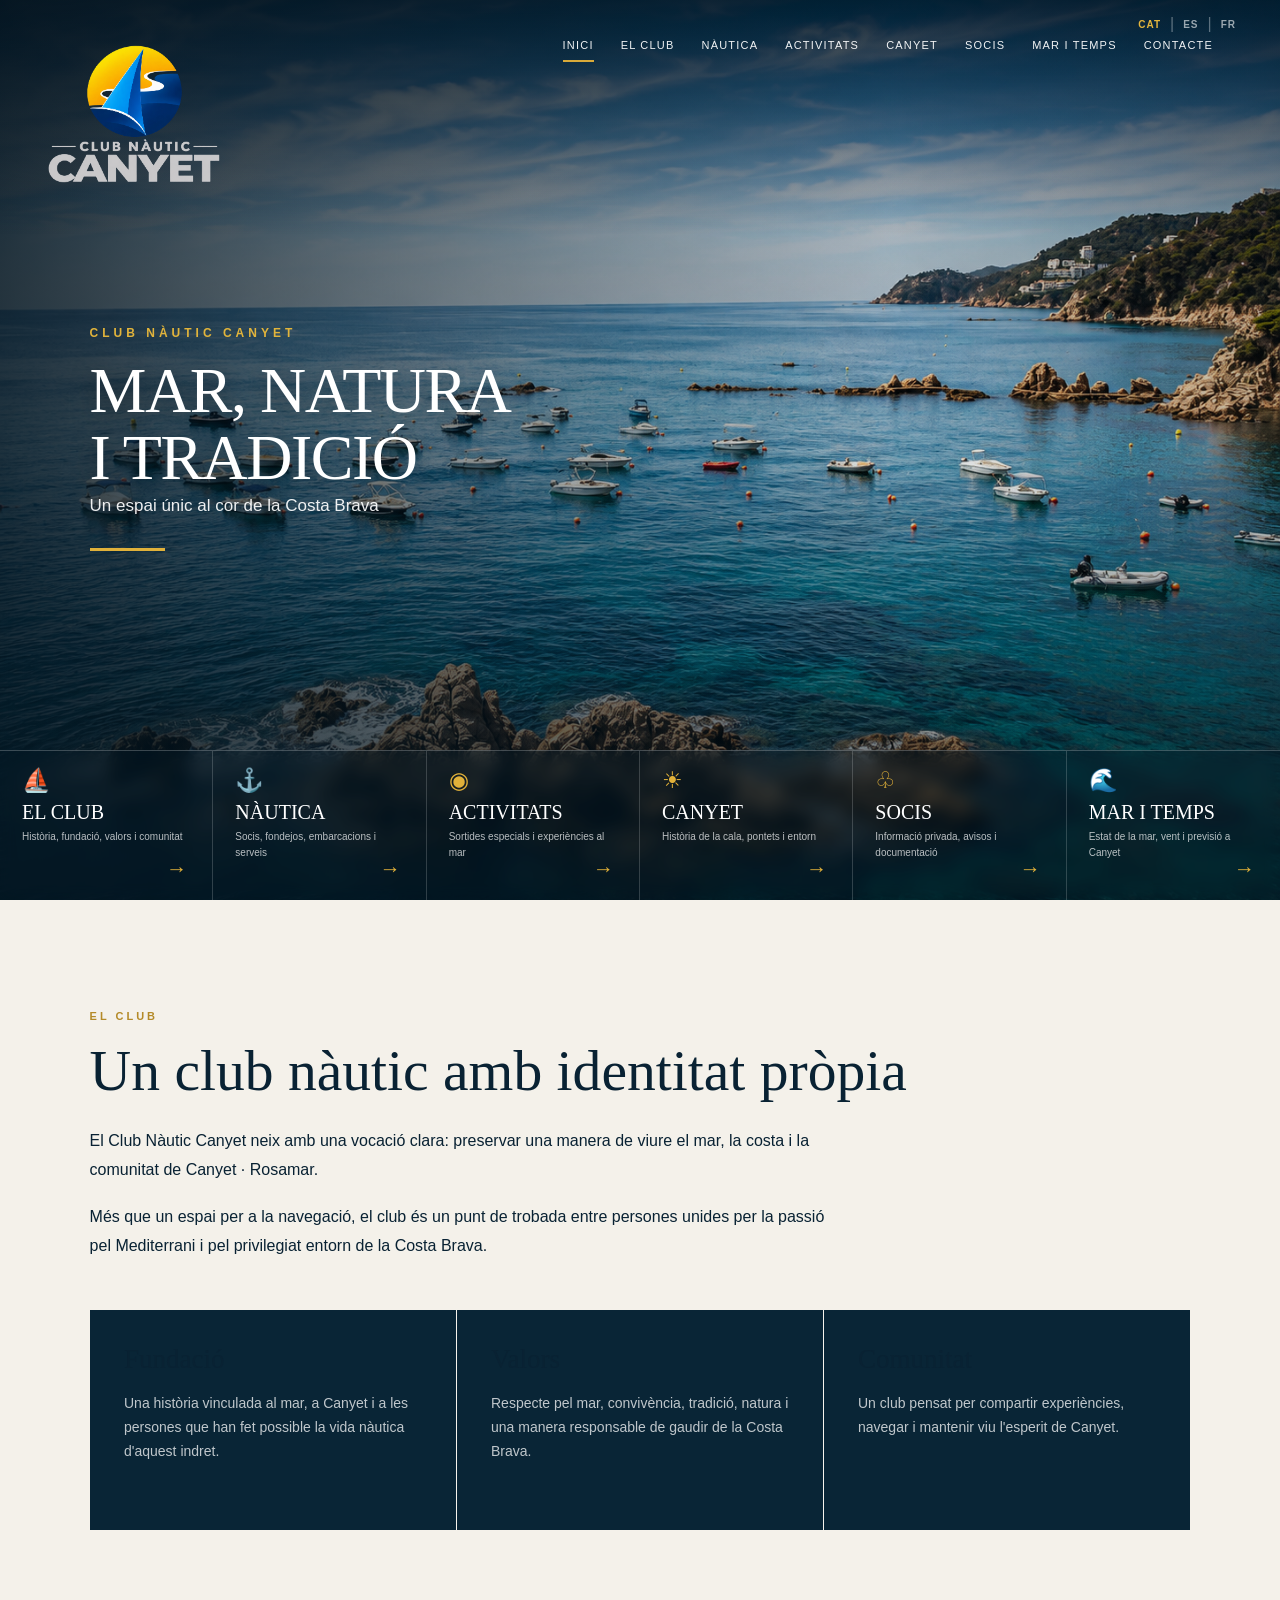
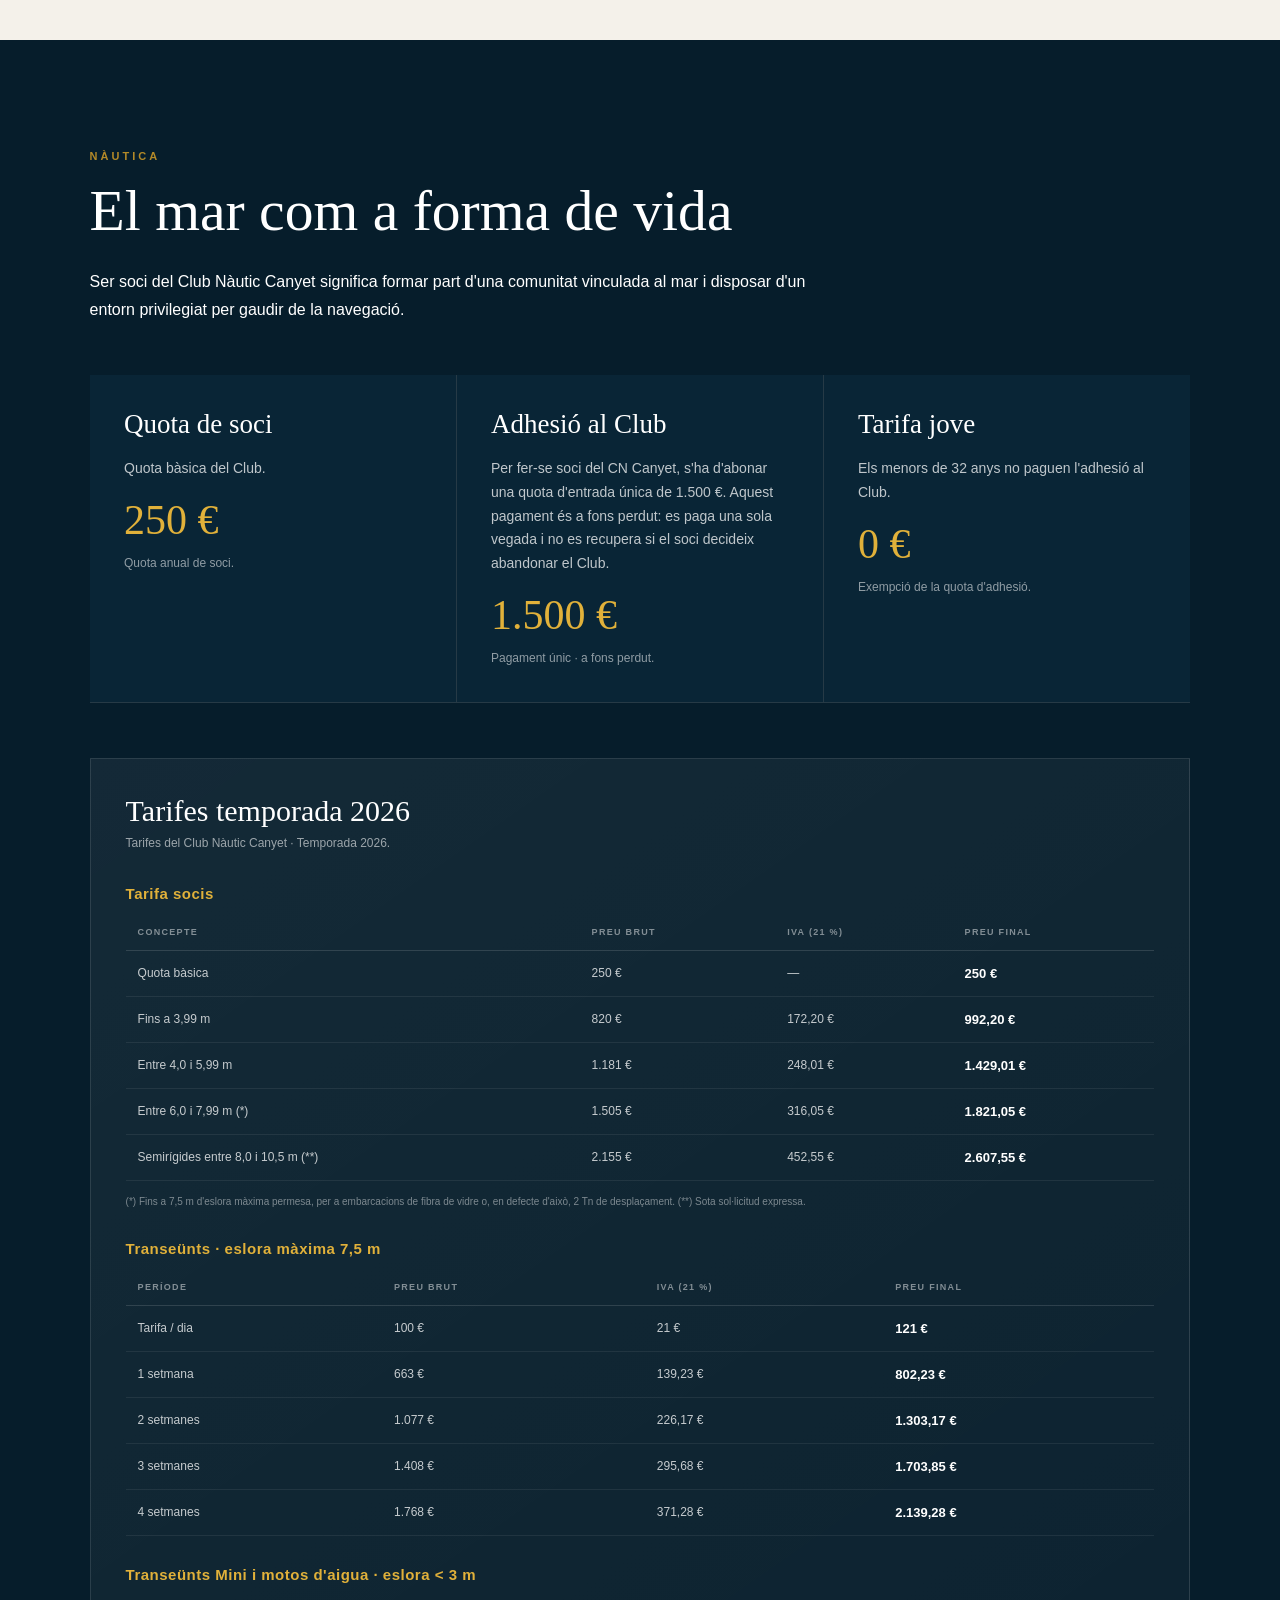
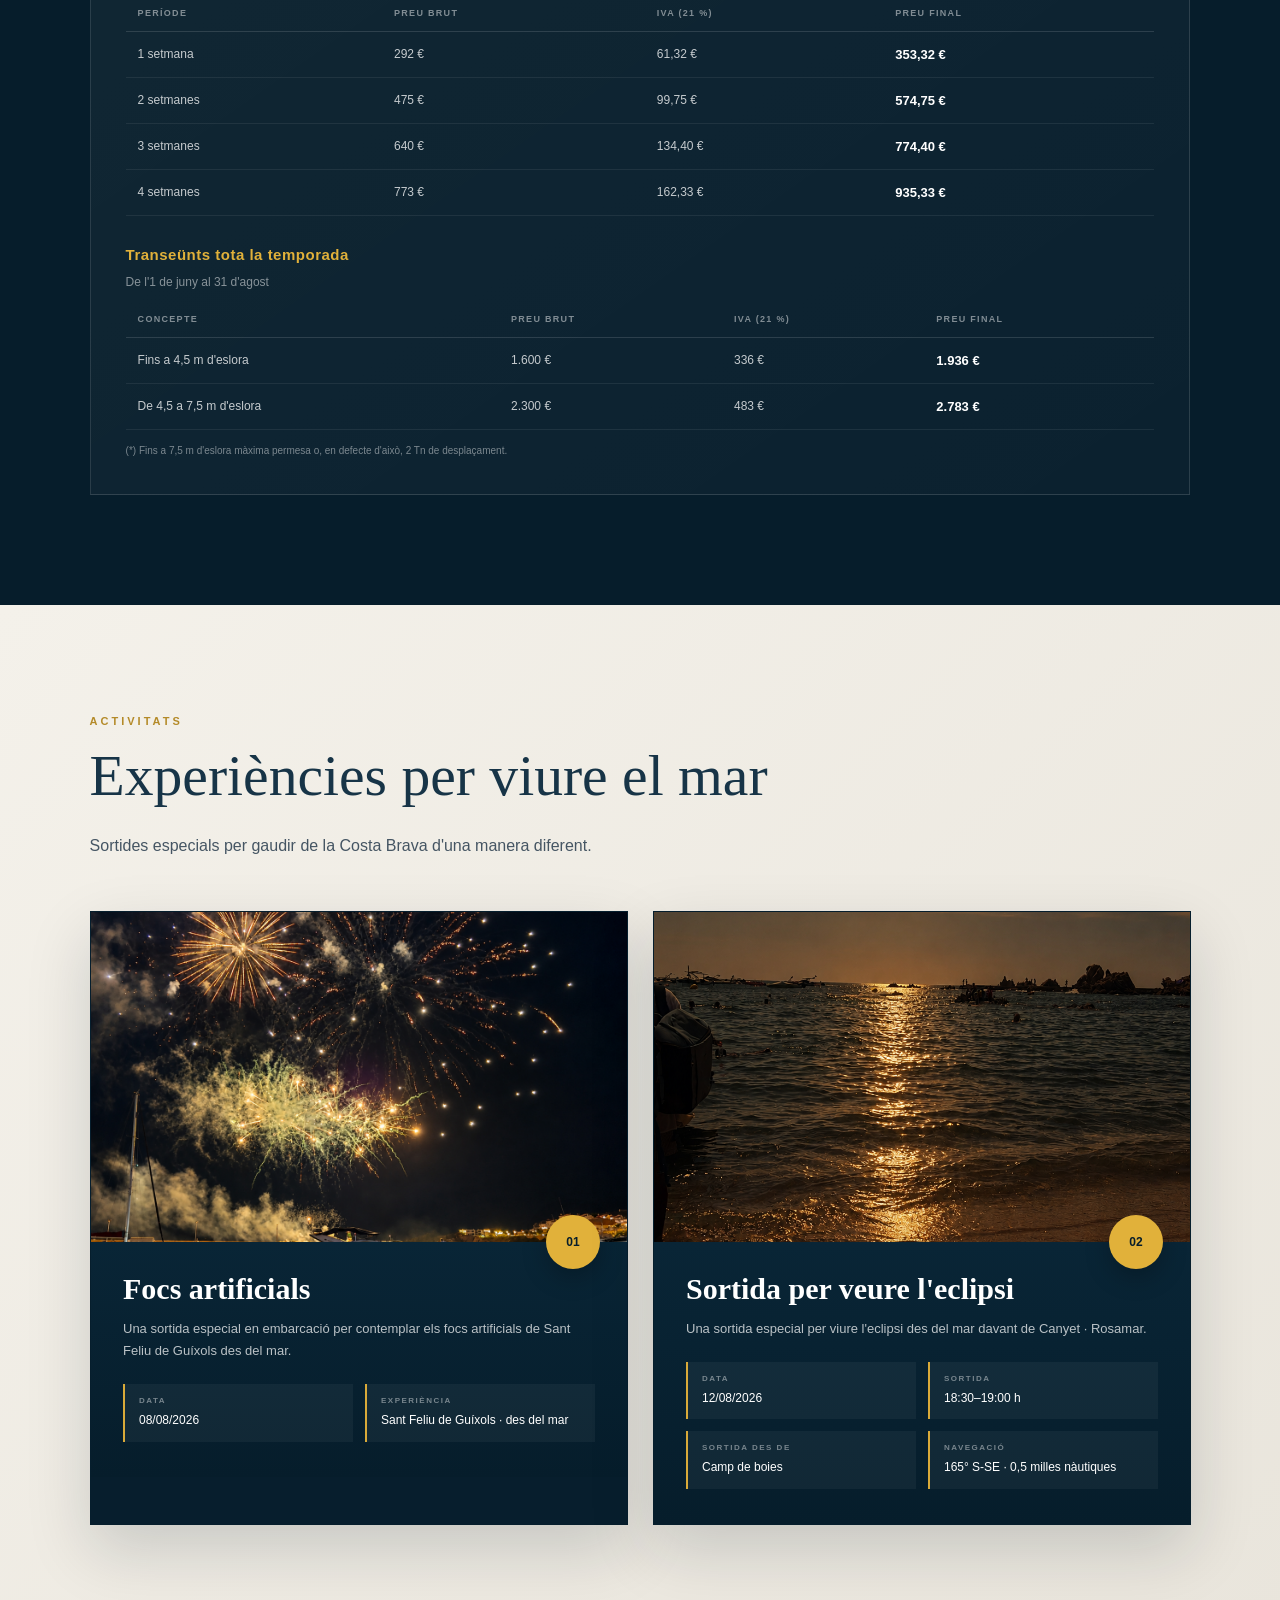
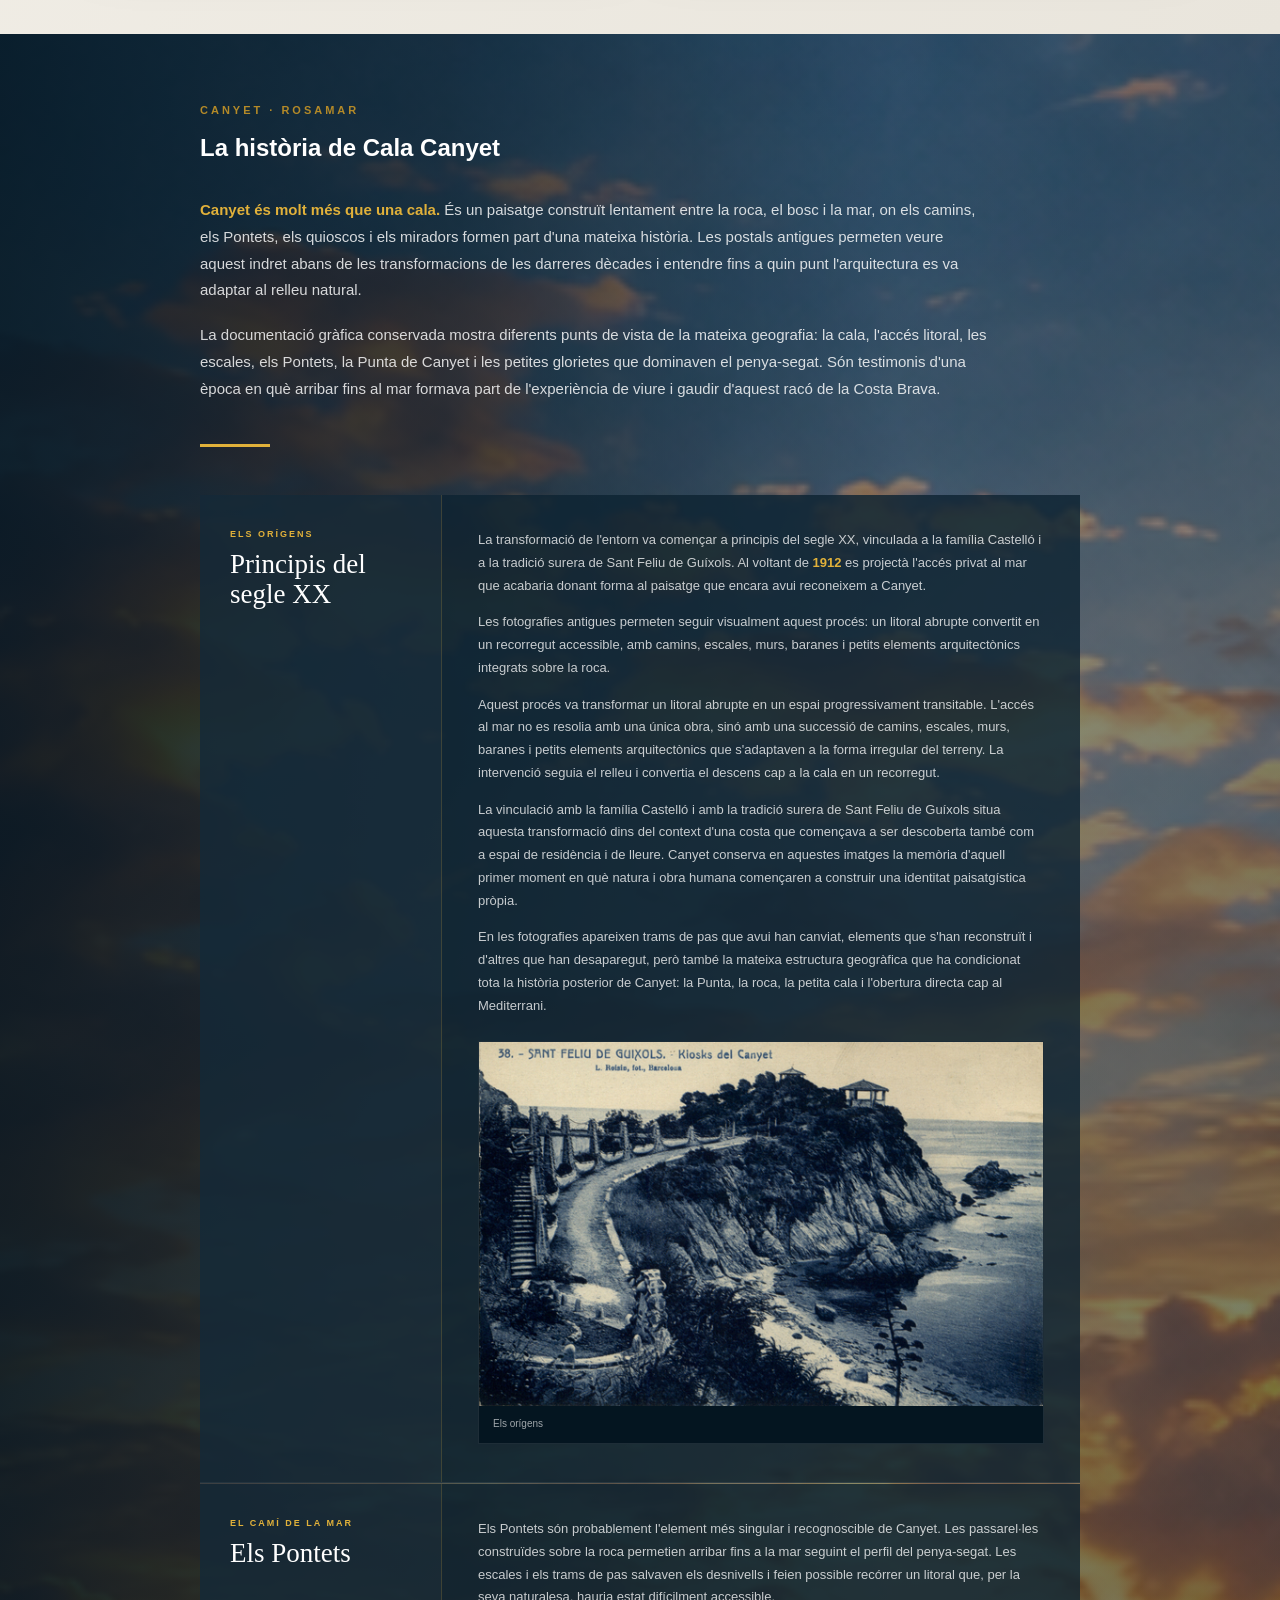
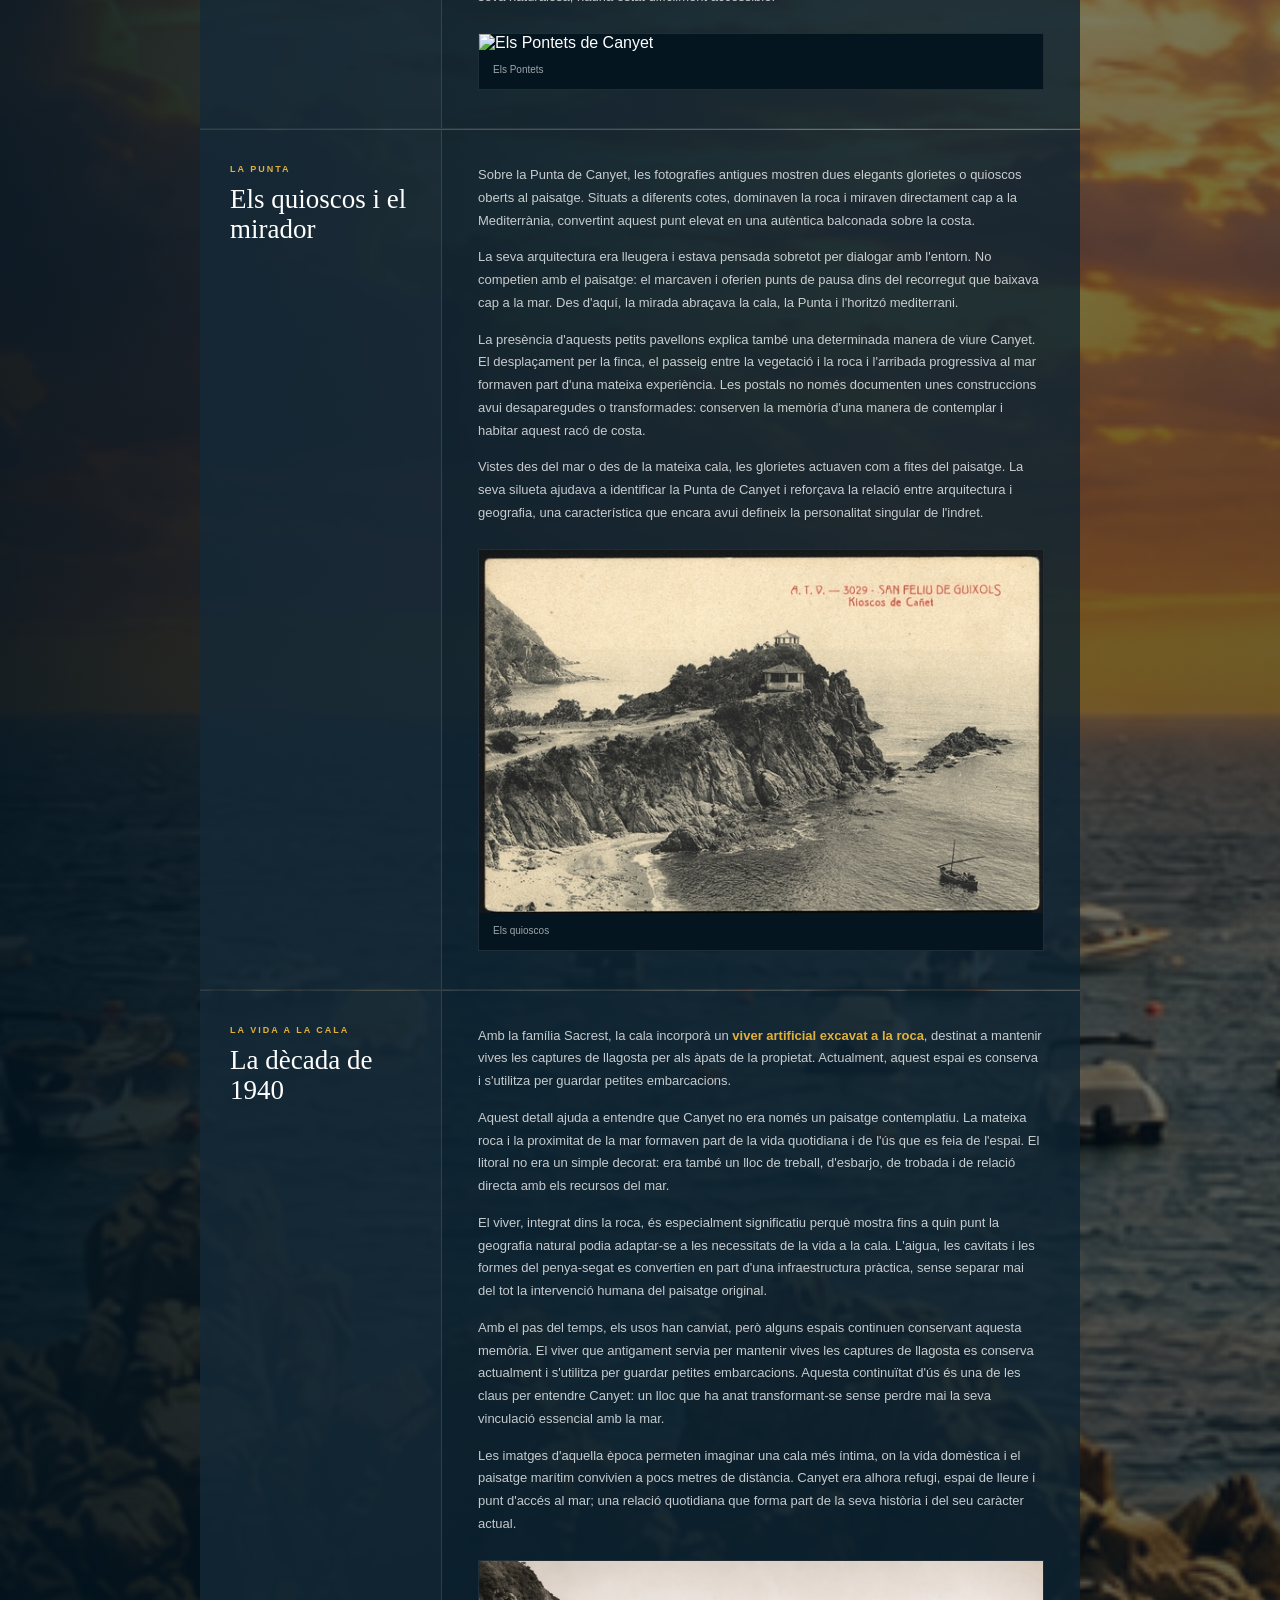
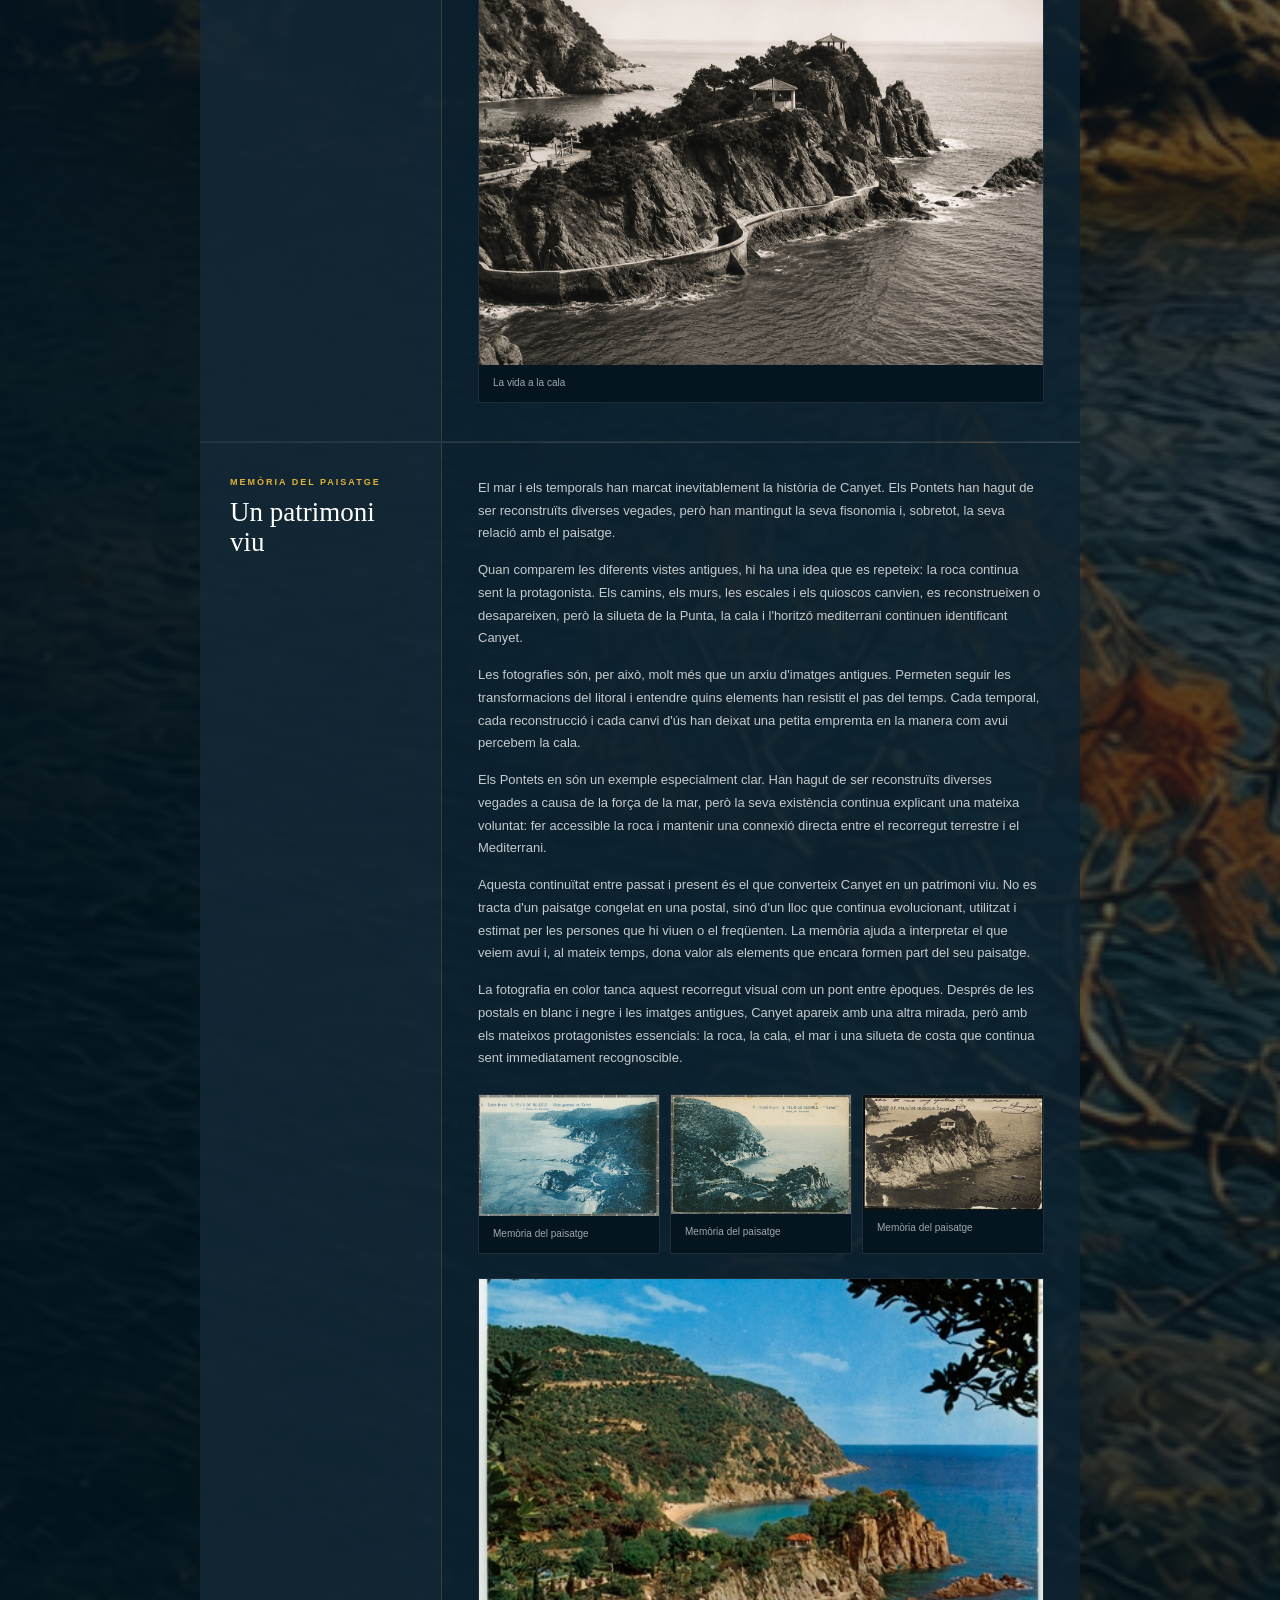
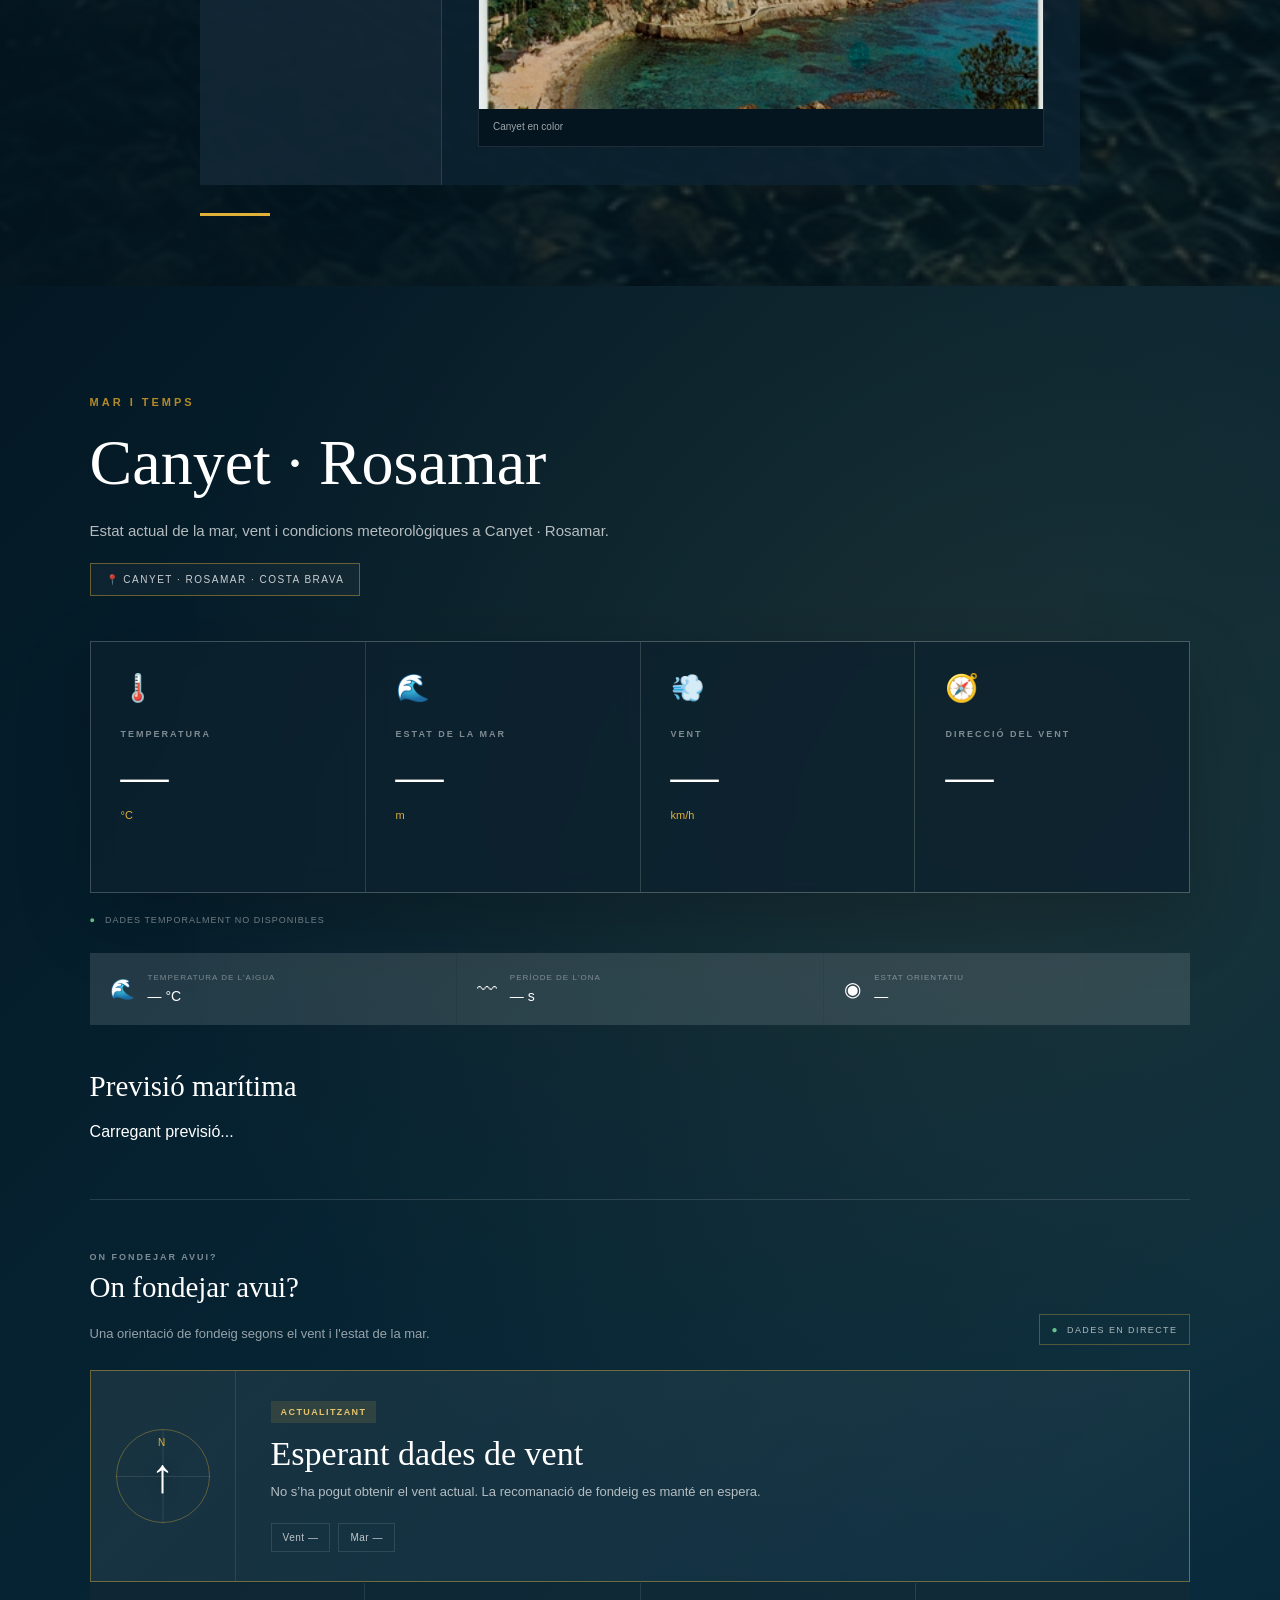
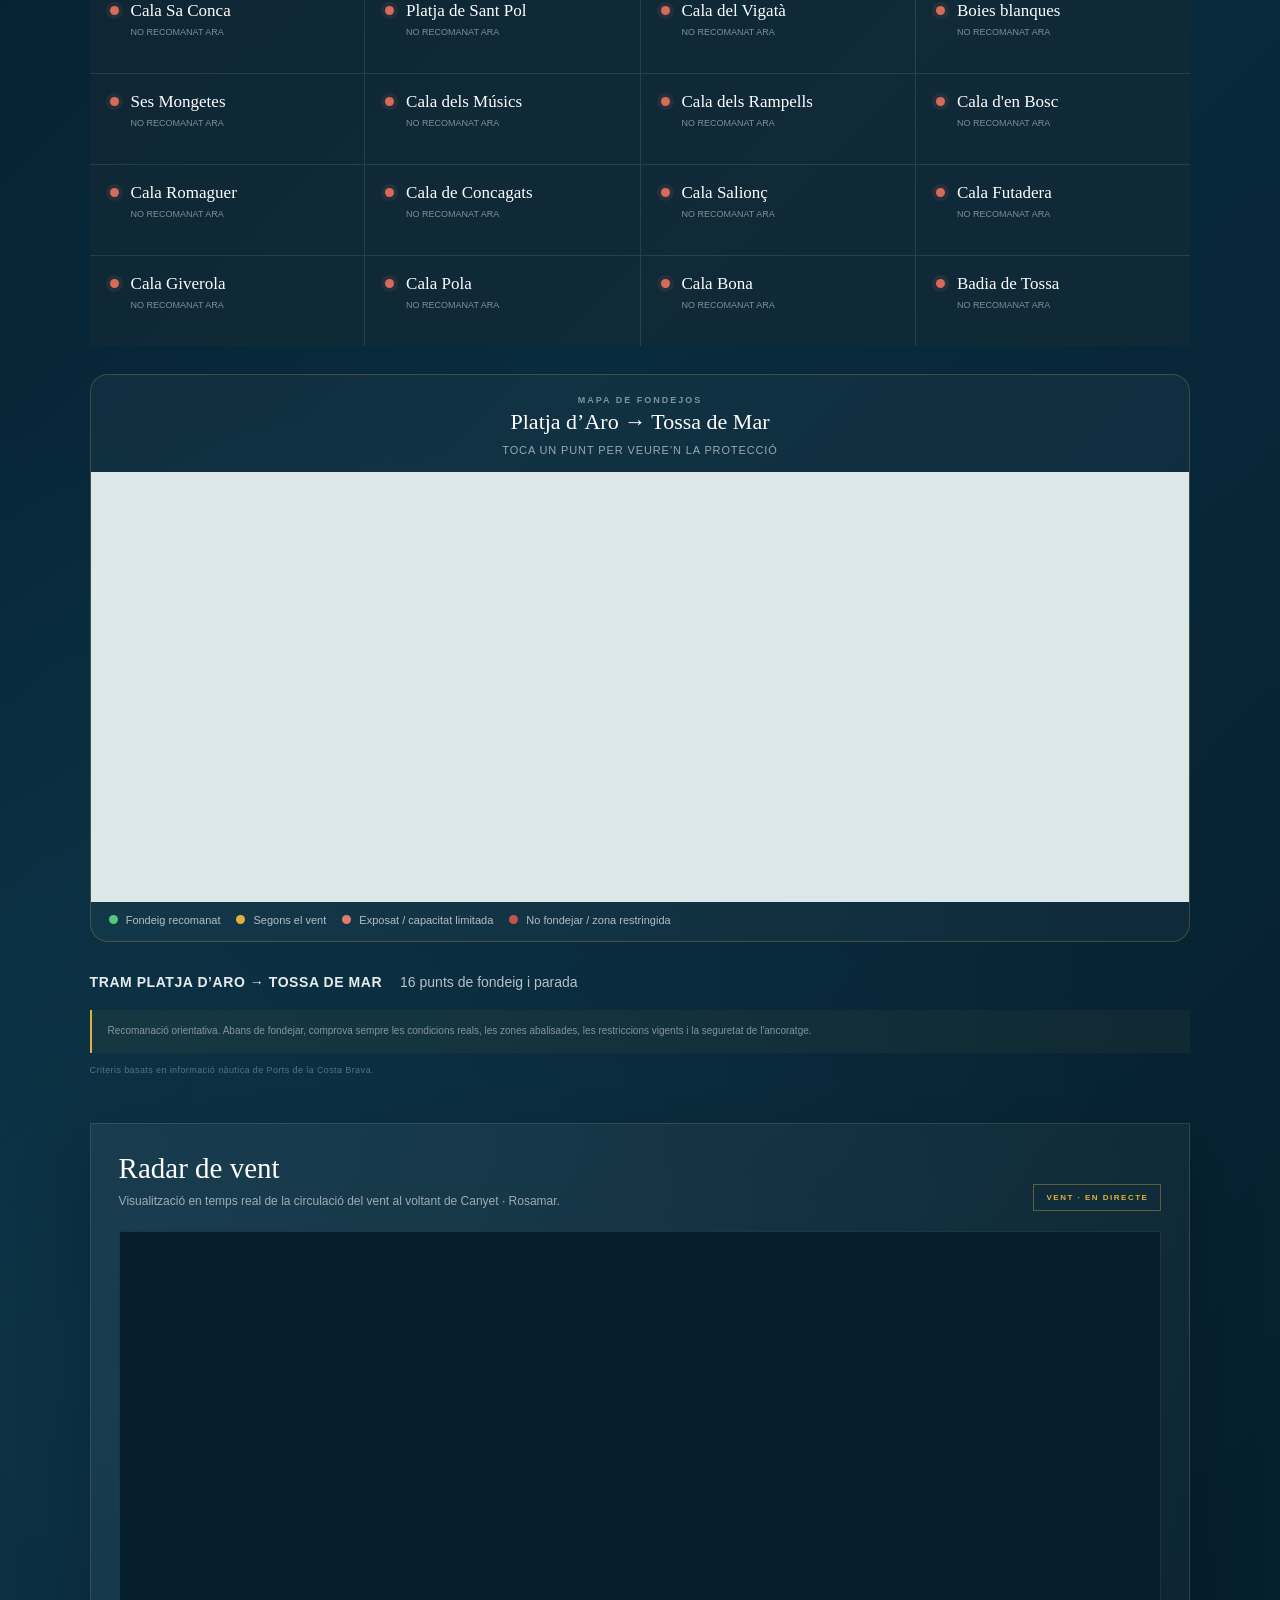
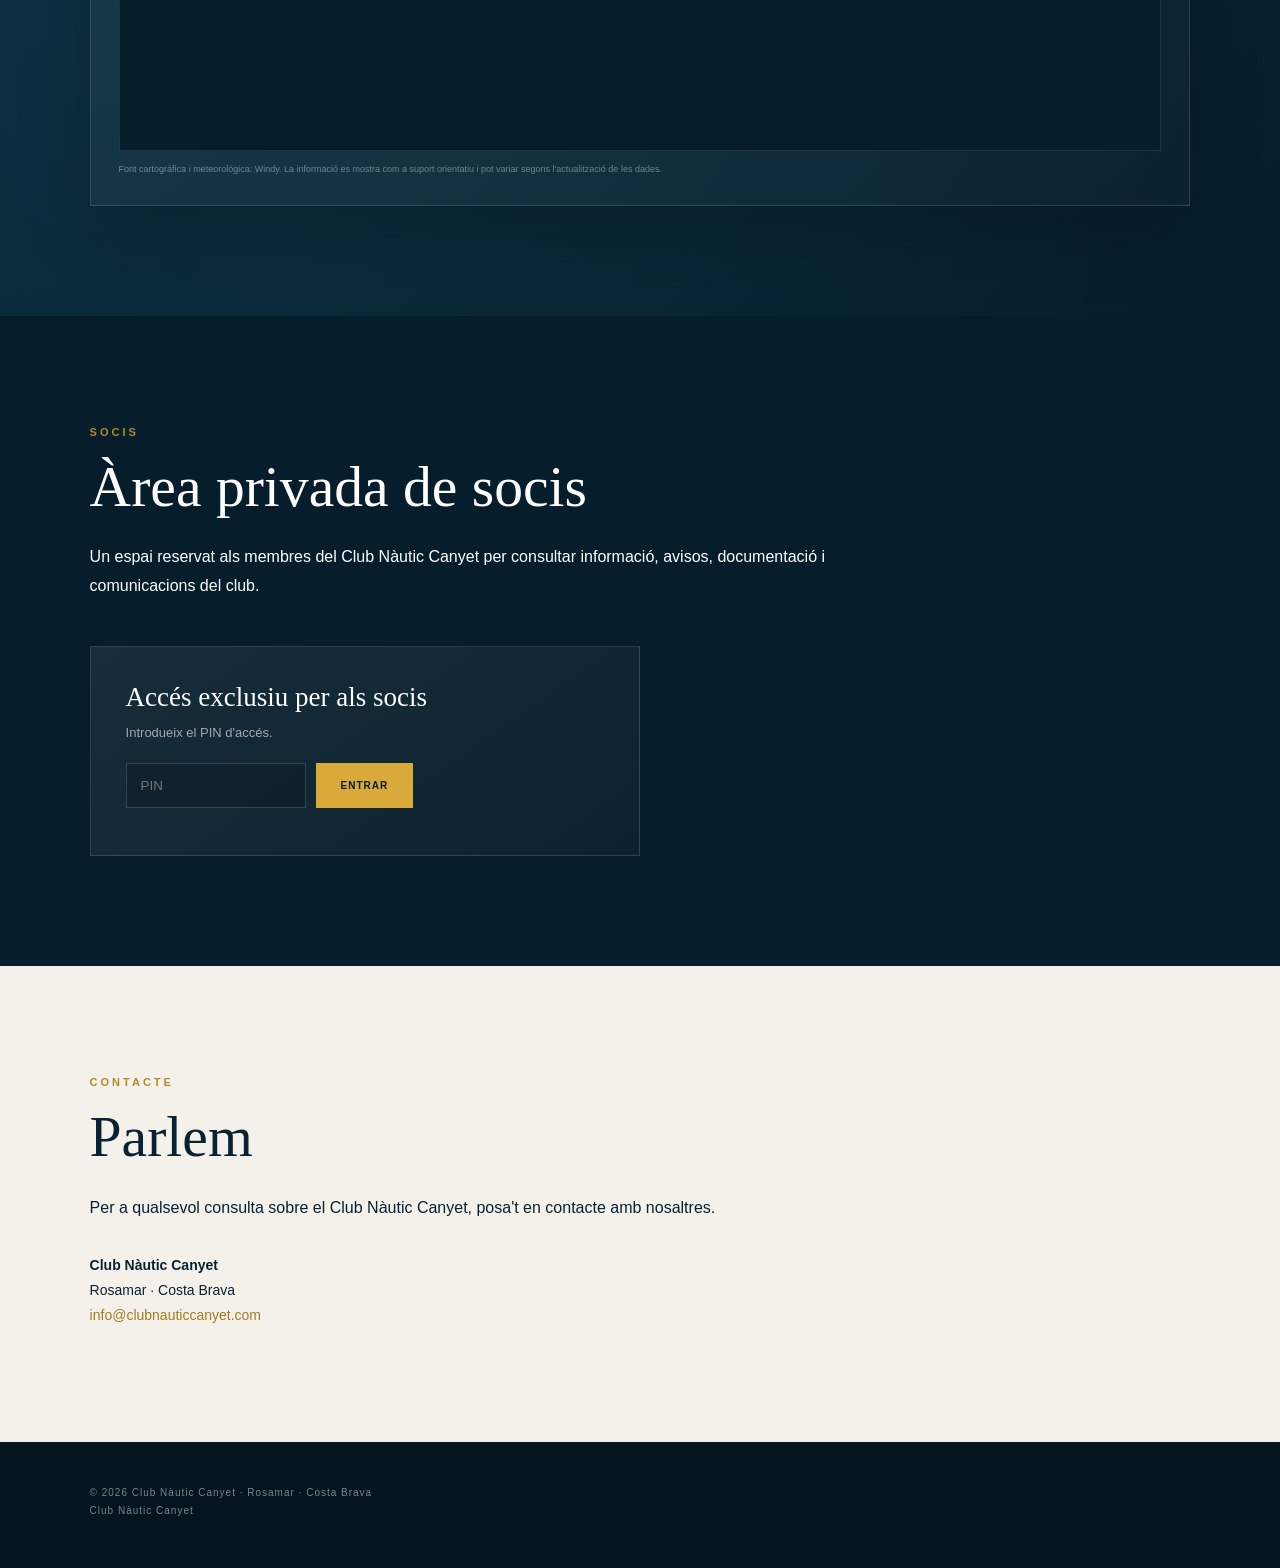
==== index.html @ 43ae9634 "Add files via upload" ====
<!DOCTYPE html>

<html lang="ca">

<head>

<meta charset="UTF-8">

<meta name="viewport"
   content="width=device-width, initial-scale=1.0">

<title>Club Nàutic Canyet · Rosamar · Costa Brava</title>

<meta name="description"
   content="Club Nàutic Canyet · Rosamar · Costa Brava. Mar, natura, navegació, tradició i comunitat.">

<style>

/* =========================================================
   CLUB NÀUTIC CANYET
   ROSAMAR · COSTA BRAVA
   INDEX COMPLETO · 2026
   ========================================================= */


/* ================= RESET ================= */

* {
    margin: 0;
    padding: 0;
    box-sizing: border-box;
}

html {
    scroll-behavior: smooth;
}

body {
    font-family:
        Montserrat,
        Arial,
        sans-serif;

    background: #061d2b;
    color: #fff;
}

a {
    color: inherit;
    text-decoration: none;
}

button,
input {
    font-family: inherit;
}


/* =========================================================
   HEADER
   ========================================================= */

.header {

    position: absolute;

    top: 0;
    left: 0;

    width: 100%;
    min-height: 125px;

    padding: 25px 42px;

    display: flex;
    align-items: flex-start;

    z-index: 50;

    background:
        linear-gradient(
            to bottom,
            rgba(2,18,29,.78),
            rgba(2,18,29,0)
        );
}


/* LOGO */

.logo {
    width: 185px;
    display: block;
}

.logo img {
    width: 100%;
    height: auto;
    display: block;
}


/* MENU */

.navigation {

    display: flex;
    align-items: center;

    gap: 27px;

    margin-left: auto;
    margin-right: 25px;

    padding-top: 14px;
}

.navigation a {

    position: relative;

    font-size: 11px;
    font-weight: 500;

    letter-spacing: 1.2px;

    white-space: nowrap;

    color: rgba(255,255,255,.94);

    transition: .3s ease;
}

.navigation a:hover {
    color: #e4b63d;
}

.navigation a.active::after {

    content: "";

    position: absolute;

    left: 0;
    right: 0;

    bottom: -11px;

    height: 2px;

    background: #d9aa39;
}


/* IDIOMAS */

.language-selector {

    position: absolute;

    top: 15px;
    right: 42px;

    display: flex;
    align-items: center;

    gap: 7px;

    z-index: 60;
}

.language-selector button {

    border: 0;
    background: transparent;

    color: rgba(255,255,255,.6);

    cursor: pointer;

    font-size: 10px;
    font-weight: 700;

    letter-spacing: 1px;

    padding: 2px;

    transition: .25s ease;
}

.language-selector button:hover,
.language-selector button.lang-active {
    color: #e4b63d;
}

.language-selector span {
    color: rgba(255,255,255,.35);
}


/* =========================================================
   HERO
   ========================================================= */

.hero {

    position: relative;

    width: 100%;
    height: 100vh;

    min-height: 640px;

    display: flex;
    align-items: center;

    overflow: hidden;

    background-image:
        url("images/615FFDF4-5258-49DB-9107-8C424C19EF22.png");

    background-size: cover;
    background-position: center;
    background-repeat: no-repeat;
}

.hero-overlay {

    position: absolute;
    inset: 0;

    background:
        linear-gradient(
            90deg,
            rgba(3,20,31,.82),
            rgba(3,20,31,.48) 32%,
            rgba(3,20,31,.08) 70%,
            rgba(3,20,31,.20)
        ),
        linear-gradient(
            to bottom,
            rgba(2,17,27,.18),
            rgba(2,17,27,0) 50%,
            rgba(2,17,27,.62)
        );
}

.hero-content {

    position: relative;

    z-index: 5;

    width: min(680px,55%);

    margin-left: 7%;

    transform: translateY(28px);
}

.hero-kicker {

    display: block;

    margin-bottom: 18px;

    color: #e2b43b;

    font-size: 12px;
    font-weight: 700;

    letter-spacing: 4px;
}

.hero h1 {

    font-family:
        Georgia,
        "Times New Roman",
        serif;

    font-size: clamp(48px,5vw,78px);

    line-height: 1.04;

    font-weight: 400;

    letter-spacing: -1.5px;

    text-transform: uppercase;

    text-shadow:
        0 5px 25px rgba(0,0,0,.35);
}

.hero-content::after {

    content: "";

    display: block;

    width: 75px;
    height: 3px;

    margin-top: 28px;
    margin-bottom: 23px;

    background: #e1b13a;
}

.hero-content > p {

    max-width: 520px;

    margin-bottom: 25px;

    color: rgba(255,255,255,.92);

    font-size: 17px;

    line-height: 1.65;
}


/* =========================================================
   QUICK LINKS
   ========================================================= */

.quick-links {

    position: absolute;

    z-index: 15;

    left: 0;
    bottom: 0;

    width: 100%;
    height: 150px;

    display: grid;

    grid-template-columns:
        repeat(6,1fr);

    background:
        rgba(3,24,38,.38);

    border-top:
        1px solid rgba(255,255,255,.22);

    backdrop-filter: blur(8px);
    -webkit-backdrop-filter: blur(8px);
}

.quick-link {

    position: relative;

    min-width: 0;
    height: 150px;

    padding: 18px 22px 16px;

    display: flex;
    flex-direction: column;

    border-right:
        1px solid rgba(255,255,255,.18);

    transition:
        background .35s ease,
        transform .35s ease;
}

.quick-link:last-child {
    border-right: 0;
}

.quick-link:hover {
    background: rgba(255,255,255,.07);
}

.quick-icon {

    margin-bottom: 9px;

    color: #e1b13a;

    font-size: 23px;

    line-height: 1;
}

.quick-link h3 {

    margin-bottom: 5px;

    font-family:
        Georgia,
        "Times New Roman",
        serif;

    font-size: 20px;
    font-weight: 400;
}

.quick-link p {

    max-width: 180px;

    color: rgba(255,255,255,.72);

    font-size: 10px;

    line-height: 1.55;
}

.quick-arrow {

    position: absolute;

    right: 25px;
    bottom: 20px;

    color: #e1b13a;

    font-size: 21px;

    transition: transform .3s ease;
}

.quick-link:hover .quick-arrow {
    transform: translateX(6px);
}


/* =========================================================
   SECCIONES GENERALES
   ========================================================= */

.section {

    position: relative;

    padding:
        110px
        7%;
}

.section-light {

    background: #f4f1ea;

    color: #092233;
}

.section-dark {

    background: #061d2b;

    color: #fff;
}

.container {

    width: min(1180px,100%);

    margin: 0 auto;
}

.section-kicker {

    display: block;

    margin-bottom: 18px;

    color: #b48a28;

    font-size: 11px;

    font-weight: 700;

    letter-spacing: 3px;
}

.section h2 {

    max-width: 850px;

    margin-bottom: 25px;

    font-family:
        Georgia,
        "Times New Roman",
        serif;

    font-size:
        clamp(40px,4.5vw,64px);

    line-height: 1.08;

    font-weight: 400;
}

.section > .container > p {

    max-width: 760px;

    margin-bottom: 18px;

    font-size: 16px;

    line-height: 1.8;
}


/* =========================================================
   CARDS GENERALES
   ========================================================= */

.cards {

    display: grid;

    grid-template-columns:
        repeat(3,1fr);

    gap: 1px;

    margin-top: 50px;

    background:
        rgba(255,255,255,.13);
}

.card {

    position: relative;

    padding: 34px;

    min-height: 220px;

    background: #092536;

    transition:
        transform .35s ease,
        background .35s ease;
}

.card:hover {

    transform: translateY(-5px);

    background: #0c3043;
}

.card h3 {

    margin-bottom: 17px;

    font-family:
        Georgia,
        "Times New Roman",
        serif;

    font-size: 27px;

    font-weight: 400;
}

.card p {

    color: rgba(255,255,255,.74);

    font-size: 14px;

    line-height: 1.7;
}


/* =========================================================
   NÁUTICA
   ========================================================= */

.nautica-price {

    margin:
        18px
        0
        12px;

    color: #e1b13a;

    font-family:
        Georgia,
        "Times New Roman",
        serif;

    font-size: 42px;

    line-height: 1;
}

.nautica-note {

    color: rgba(255,255,255,.55) !important;

    font-size: 12px !important;
}


/* TARIFAS */

.tariff-area {

    margin-top: 55px;

    padding: 35px;

    background:
        linear-gradient(
            145deg,
            rgba(255,255,255,.055),
            rgba(255,255,255,.018)
        );

    border:
        1px solid rgba(255,255,255,.12);
}

.tariff-area > h3 {

    margin-bottom: 8px;

    font-family:
        Georgia,
        "Times New Roman",
        serif;

    font-size: 30px;

    font-weight: 400;
}

.tariff-intro {

    color:
        rgba(255,255,255,.58);

    font-size: 12px !important;

    margin-bottom: 35px !important;
}

.tariff-block {

    margin-top: 30px;
}

.tariff-block h4 {

    margin-bottom: 12px;

    color: #e1b13a;

    font-size: 15px;

    font-weight: 600;

    letter-spacing: .5px;
}

.tariff-subtitle {

    color:
        rgba(255,255,255,.5);

    font-size: 12px;

    margin-bottom: 12px;
}

.tariff-table-wrap {

    overflow-x: auto;
}

.tariff-table {

    width: 100%;

    border-collapse: collapse;

    font-size: 12px;
}

.tariff-table th {

    padding:
        13px
        12px;

    text-align: left;

    color:
        rgba(255,255,255,.48);

    font-size: 9px;

    letter-spacing: 1.3px;

    text-transform: uppercase;

    border-bottom:
        1px solid rgba(255,255,255,.13);
}

.tariff-table td {

    padding:
        15px
        12px;

    color:
        rgba(255,255,255,.76);

    border-bottom:
        1px solid rgba(255,255,255,.07);
}

.tariff-table td strong {

    color: #fff;

    font-size: 13px;
}

.tariff-note {

    margin-top: 13px;

    color:
        rgba(255,255,255,.45);

    font-size: 10px !important;

    line-height: 1.6 !important;
}


/* =========================================================
   ACTIVIDADES
   ========================================================= */

.activity-section {

    background:
        linear-gradient(
            135deg,
            #f4f1ea,
            #e9e5dc
        );
}

.activity-intro {

    max-width: 650px !important;

    color: #455563;
}

.activity-grid {

    display: grid;

    grid-template-columns:
        repeat(2,1fr);

    gap: 25px;

    margin-top: 50px;
}

.activity-card {

    position: relative;

    min-height: 580px;

    padding: 0;

    overflow: hidden;

    background: #071e2d;

    border:
        1px solid rgba(9,34,51,.10);

    box-shadow:
        0 25px 60px rgba(5,25,37,.16);
}

.activity-card:hover {

    transform:
        translateY(-7px);
}

.activity-card-image {

    width: 100%;
    height: 330px;

    display: block;

    object-fit: cover;

    transition:
        transform .7s ease;
}

.activity-card:hover
.activity-card-image {

    transform: scale(1.045);
}

.activity-card-content {

    position: relative;

    padding: 30px 32px 35px;

    background:
        linear-gradient(
            180deg,
            #092536,
            #061d2b
        );
}

.activity-number {

    position: absolute;

    top: -27px;
    right: 27px;

    width: 54px;
    height: 54px;

    display: flex;
    align-items: center;
    justify-content: center;

    border-radius: 50%;

    background: #e1b13a;

    color: #071d2a;

    font-size: 12px;
    font-weight: 800;

    box-shadow:
        0 8px 25px rgba(0,0,0,.25);
}

.activity-card h3 {

    margin-bottom: 13px;

    color: #fff;

    font-family:
        Georgia,
        "Times New Roman",
        serif;

    font-size: 30px;

    line-height: 1.1;
}

.activity-card p {

    margin-bottom: 22px;

    color:
        rgba(255,255,255,.72);

    font-size: 13px;

    line-height: 1.7;
}

.activity-meta {

    display: grid;

    grid-template-columns:
        repeat(2,1fr);

    gap: 12px;
}

.activity-meta-item {

    padding:
        12px
        14px;

    background:
        rgba(255,255,255,.045);

    border-left:
        2px solid #d9aa39;
}

.activity-meta-item span {

    display: block;

    margin-bottom: 5px;

    color:
        rgba(255,255,255,.43);

    font-size: 8px;

    font-weight: 700;

    letter-spacing: 1.5px;
}

.activity-meta-item strong {

    color: #fff;

    font-size: 12px;

    font-weight: 500;

    line-height: 1.45;
}


/* =========================================================
   HISTORIA CANYET
   ========================================================= */

.section-image {

    position: relative;

    min-height: 780px;

    display: flex;
    align-items: center;

    color: #fff;

    background-image:
        url("images/C78F305A-035D-4CB3-B26A-851DBDFA6B10.png");

    background-size: cover;

    background-position: center;

    background-repeat: no-repeat;
}

.section-image-overlay {

    position: absolute;

    inset: 0;

    background:
        linear-gradient(
            90deg,
            rgba(3,20,31,.88) 0%,
            rgba(3,20,31,.68) 35%,
            rgba(3,20,31,.30) 70%,
            rgba(3,20,31,.35) 100%
        ),
        linear-gradient(
            to bottom,
            rgba(3,20,31,.18),
            rgba(3,20,31,.55)
        );
}

.section-image-content {

    position: relative;

    z-index: 2;
}

.canyet-story {

    max-width: 880px;

    padding:
        70px
        0;
}

.canyet-story h2 {

    max-width: 800px;

    margin-bottom: 35px;
}

.canyet-story p {

    max-width: 790px;

    margin-bottom: 17px;

    color:
        rgba(255,255,255,.88);

    font-size: 14px;

    line-height: 1.72;
}

.canyet-story p strong {

    color: #e1b13a;

    font-weight: 600;
}

.canyet-story::after {

    content: "";

    display: block;

    width: 70px;
    height: 3px;

    margin-top: 28px;

    background: #e1b13a;
}



/* =========================================================
   FOTOGRAFÍAS INTEGRADAS EN LA HISTORIA
   ========================================================= */

.canyet-history-photo {
    margin: 24px 0 4px;
    position: relative;
    overflow: hidden;
    background: #041520;
    border: 1px solid rgba(255,255,255,.10);
    cursor: zoom-in;
}

.canyet-history-photo img {
    display: block;
    width: 100%;
    max-height: 430px;
    object-fit: cover;
}

.canyet-history-photo figcaption {
    padding: 10px 14px 12px;
    color: rgba(255,255,255,.62);
    font-size: 10px;
    line-height: 1.5;
}

.canyet-history-photo-row {
    display: grid;
    grid-template-columns: repeat(3,1fr);
    gap: 10px;
    margin-top: 24px;
}

.canyet-history-photo-row .canyet-history-photo {
    margin: 0;
}

@media (max-width:700px) {
    .canyet-history-photo-row {
        grid-template-columns: 1fr;
    }

    .canyet-history-photo img {
        max-height: 340px;
    }
}


/* =========================================================
   HISTORIA CANYET · GALERIA HISTÒRICA
   ========================================================= */

.canyet-history-intro {
    max-width: 820px;
    margin-top: 34px;
    margin-bottom: 42px;
}

.canyet-history-intro p {
    max-width: 790px;
    margin-bottom: 18px;
    color: rgba(255,255,255,.82);
    font-size: 15px;
    line-height: 1.78;
}

.canyet-history-intro p strong {
    color: #e1b13a;
    font-weight: 600;
}

.canyet-history-divider {
    width: 70px;
    height: 3px;
    margin: 28px 0 42px;
    background: #e1b13a;
}

.canyet-timeline {
    display: grid;
    gap: 1px;
    margin-top: 48px;
    background: rgba(255,255,255,.12);
}

.canyet-timeline-item {
    display: grid;
    grid-template-columns: minmax(180px,.55fr) minmax(0,1.45fr);
    gap: 0;
    background: rgba(4,28,43,.78);
    border-bottom: 1px solid rgba(255,255,255,.08);
}

.canyet-timeline-item:last-child {
    border-bottom: 0;
}

.canyet-timeline-label {
    padding: 34px 30px;
    border-right: 1px solid rgba(225,177,58,.18);
    background: rgba(255,255,255,.025);
}

.canyet-timeline-label span {
    display: block;
    margin-bottom: 10px;
    color: #e1b13a;
    font-size: 9px;
    font-weight: 700;
    letter-spacing: 2px;
}

.canyet-timeline-label h3 {
    margin: 0;
    color: #fff;
    font-family: Georgia, "Times New Roman", serif;
    font-size: 27px;
    line-height: 1.12;
    font-weight: 400;
}

.canyet-timeline-content {
    padding: 34px 36px;
}

.canyet-timeline-content p {
    max-width: none;
    margin: 0 0 14px;
    color: rgba(255,255,255,.76);
    font-size: 13px;
    line-height: 1.75;
}

.canyet-timeline-content p:last-child {
    margin-bottom: 0;
}

.canyet-history-gallery {
    margin-top: 72px;
}

.canyet-gallery-heading {
    display: flex;
    align-items: flex-end;
    justify-content: space-between;
    gap: 25px;
    margin-bottom: 28px;
}

.canyet-gallery-heading h3 {
    margin: 0;
    font-family: Georgia, "Times New Roman", serif;
    font-size: 36px;
    font-weight: 400;
    line-height: 1.1;
}

.canyet-gallery-heading p {
    max-width: 500px;
    margin: 0;
    color: rgba(255,255,255,.52);
    font-size: 11px;
    line-height: 1.6;
}

.canyet-gallery {
    display: grid;
    grid-template-columns: repeat(12,1fr);
    gap: 10px;
}

.canyet-gallery-card {
    position: relative;
    min-height: 270px;
    overflow: hidden;
    grid-column: span 4;
    background: #041520;
    border: 1px solid rgba(255,255,255,.08);
    cursor: zoom-in;
}

.canyet-gallery-card:nth-child(1),
.canyet-gallery-card:nth-child(6),
.canyet-gallery-card:nth-child(11) {
    grid-column: span 8;
}

.canyet-gallery-card:nth-child(1) {
    min-height: 420px;
}

.canyet-gallery-card:nth-child(6),
.canyet-gallery-card:nth-child(11) {
    min-height: 360px;
}

.canyet-gallery-card img {
    width: 100%;
    height: 100%;
    min-height: inherit;
    display: block;
    object-fit: cover;
    filter: saturate(.82) contrast(1.03);
    transition: transform .7s ease, filter .5s ease;
}

.canyet-gallery-card:hover img {
    transform: scale(1.045);
    filter: saturate(.95) contrast(1.04);
}

.canyet-gallery-caption {
    position: absolute;
    left: 0;
    right: 0;
    bottom: 0;
    padding: 52px 20px 18px;
    background: linear-gradient(to top, rgba(2,14,23,.94), rgba(2,14,23,0));
    pointer-events: none;
}

.canyet-gallery-caption strong {
    display: block;
    margin-bottom: 5px;
    color: #fff;
    font-family: Georgia, "Times New Roman", serif;
    font-size: 19px;
    font-weight: 400;
}

.canyet-gallery-caption span {
    display: block;
    color: rgba(255,255,255,.62);
    font-size: 10px;
    line-height: 1.45;
}

.canyet-gallery-note {
    margin-top: 18px !important;
    color: rgba(255,255,255,.38) !important;
    font-size: 9px !important;
    line-height: 1.6 !important;
}

.canyet-lightbox {
    position: fixed;
    inset: 0;
    z-index: 9999;
    display: none;
    align-items: center;
    justify-content: center;
    padding: 35px;
    background: rgba(1,10,16,.94);
    backdrop-filter: blur(10px);
    -webkit-backdrop-filter: blur(10px);
}

.canyet-lightbox.is-open {
    display: flex;
}

.canyet-lightbox-image {
    max-width: min(94vw, 1500px);
    max-height: 88vh;
    width: auto;
    height: auto;
    object-fit: contain;
    box-shadow: 0 30px 90px rgba(0,0,0,.55);
}

.canyet-lightbox-close {
    position: fixed;
    top: 22px;
    right: 28px;
    width: 44px;
    height: 44px;
    border: 1px solid rgba(255,255,255,.22);
    background: rgba(255,255,255,.06);
    color: #fff;
    font-size: 25px;
    line-height: 1;
    cursor: pointer;
}

.canyet-lightbox-caption {
    position: fixed;
    left: 35px;
    right: 35px;
    bottom: 20px;
    text-align: center;
    color: rgba(255,255,255,.72);
    font-size: 11px;
    letter-spacing: .3px;
}

@media (max-width:900px) {
    .canyet-timeline-item {
        grid-template-columns: 1fr;
    }

    .canyet-timeline-label {
        border-right: 0;
        border-bottom: 1px solid rgba(225,177,58,.15);
    }

    .canyet-gallery-card,
    .canyet-gallery-card:nth-child(1),
    .canyet-gallery-card:nth-child(6),
    .canyet-gallery-card:nth-child(11) {
        grid-column: span 6;
        min-height: 300px;
    }
}

@media (max-width:600px) {
    .canyet-history-intro {
        margin-top: 25px;
        margin-bottom: 30px;
    }

    .canyet-history-intro p {
        font-size: 13px;
        line-height: 1.7;
    }

    .canyet-timeline {
        margin-top: 35px;
    }

    .canyet-timeline-label,
    .canyet-timeline-content {
        padding: 25px 22px;
    }

    .canyet-timeline-label h3 {
        font-size: 24px;
    }

    .canyet-gallery-heading {
        display: block;
    }

    .canyet-gallery-heading h3 {
        font-size: 31px;
        margin-bottom: 12px;
    }

    .canyet-gallery-card,
    .canyet-gallery-card:nth-child(1),
    .canyet-gallery-card:nth-child(6),
    .canyet-gallery-card:nth-child(11) {
        grid-column: span 12;
        min-height: 260px;
    }

    .canyet-gallery-card:nth-child(1) {
        min-height: 390px;
    }

    .canyet-lightbox {
        padding: 18px;
    }

    .canyet-lightbox-close {
        top: 13px;
        right: 13px;
    }

    .canyet-lightbox-caption {
        left: 18px;
        right: 18px;
        bottom: 12px;
    }
}


/* =========================================================
   MAR I TEMPS
   ========================================================= */

.marine-section {

    position: relative;

    padding:
        110px
        7%;

    overflow: hidden;

    background:
        linear-gradient(
            135deg,
            #041824,
            #082b3d 50%,
            #061d2b
        );
}

.marine-section::before {

    content: "";

    position: absolute;

    inset: 0;

    background:
        radial-gradient(
            circle at 80% 15%,
            rgba(225,177,58,.09),
            transparent 30%
        ),
        radial-gradient(
            circle at 15% 85%,
            rgba(65,170,200,.09),
            transparent 35%
        );

    pointer-events: none;
}

.marine-section .container {

    position: relative;

    z-index: 2;
}

.marine-section h2 {

    margin-bottom: 18px;

    font-family:
        Georgia,
        "Times New Roman",
        serif;

    font-size:
        clamp(42px,5vw,68px);

    font-weight: 400;
}

.marine-intro {

    max-width: 650px;

    color:
        rgba(255,255,255,.70);

    font-size: 15px;

    line-height: 1.7;
}

.marine-location {

    display: inline-flex;

    margin:
        20px
        0
        45px;

    padding:
        10px
        15px;

    border:
        1px solid rgba(225,177,58,.42);

    background:
        rgba(255,255,255,.035);

    color:
        rgba(255,255,255,.78);

    font-size: 10px;

    letter-spacing: 1.5px;
}


/* DASHBOARD */

.marine-dashboard {

    display: grid;

    grid-template-columns:
        repeat(4,1fr);

    gap: 1px;

    background:
        rgba(255,255,255,.13);

    border:
        1px solid rgba(255,255,255,.10);

    box-shadow:
        0 25px 70px rgba(0,0,0,.20);
}

.marine-card {

    position: relative;

    min-height: 250px;

    padding:
        30px;

    display: flex;
    flex-direction: column;

    background:
        rgba(3,25,38,.78);

    backdrop-filter: blur(10px);
    -webkit-backdrop-filter: blur(10px);

    transition:
        transform .3s ease,
        background .3s ease;
}

.marine-card:hover {

    transform:
        translateY(-5px);

    background:
        rgba(8,43,61,.95);
}

.marine-icon {

    margin-bottom: 25px;

    font-size: 27px;
}

.marine-label {

    margin-bottom: 13px;

    color:
        rgba(255,255,255,.48);

    font-size: 9px;

    font-weight: 700;

    letter-spacing: 2px;
}

.marine-card strong {

    font-family:
        Georgia,
        "Times New Roman",
        serif;

    font-size: 48px;

    font-weight: 400;

    line-height: 1;
}

.marine-card small {

    margin-top: 9px;

    color: #e1b13a;

    font-size: 11px;
}


/* ACTUALIZACIÓN */

.marine-update {

    display: flex;
    align-items: center;

    gap: 9px;

    margin-top: 22px;

    color:
        rgba(255,255,255,.42);

    font-size: 9px;

    letter-spacing: 1px;
}

.marine-update > span:first-child {
    color: #67bd7e;
}


/* INFO EXTRA */

.marine-extra-info {

    display: grid;

    grid-template-columns:
        repeat(3,1fr);

    gap: 1px;

    margin-top: 28px;

    background:
        rgba(255,255,255,.10);
}

.marine-extra-item {

    padding:
        20px;

    display: flex;
    align-items: center;

    gap: 13px;

    background:
        rgba(255,255,255,.025);
}

.marine-extra-item > span {

    font-size: 20px;
}

.marine-extra-item small {

    display: block;

    margin-bottom: 5px;

    color:
        rgba(255,255,255,.40);

    font-size: 8px;

    letter-spacing: 1px;
}

.marine-extra-item strong {

    font-size: 14px;

    font-weight: 500;
}



/* =========================================================
   RECOMANACIÓ DE FONDEIG
   ========================================================= */

/* =========================================================
   ON FONDEJAR AVUI?
   ========================================================= */

.anchorage-section {

    margin-top: 58px;

    padding-top: 46px;

    border-top:
        1px solid rgba(255,255,255,.13);
}

.anchorage-header {

    display: flex;

    align-items: flex-end;

    justify-content: space-between;

    gap: 30px;

    margin-bottom: 25px;
}

.anchorage-header h3 {

    margin-top: 7px;

    color: #ffffff;

    font-family:
        Georgia,
        "Times New Roman",
        serif;

    font-size: 34px;

    font-weight: 400;
}

.anchorage-header p {

    max-width: 650px;

    margin-top: 8px;

    color: rgba(255,255,255,.58);

    font-size: 13px;

    line-height: 1.6;
}

.anchorage-live {

    display: inline-flex;

    align-items: center;

    gap: 8px;

    padding: 9px 12px;

    border:
        1px solid rgba(225,177,58,.32);

    color: rgba(255,255,255,.65);

    font-size: 9px;

    letter-spacing: 1.4px;

    white-space: nowrap;
}

.anchorage-live span:first-child {

    color: #66c58b;

    font-size: 10px;
}

.anchorage-recommendation {

    display: grid;

    grid-template-columns: 145px 1fr;

    min-height: 210px;

    background:
        linear-gradient(
            135deg,
            rgba(255,255,255,.075),
            rgba(255,255,255,.025)
        );

    border:
        1px solid rgba(255,255,255,.12);

    transition:
        border-color .3s ease,
        background .3s ease;
}

.anchorage-recommendation.anchorage-good {
    border-color: rgba(91,185,126,.42);
}

.anchorage-recommendation.anchorage-watch {
    border-color: rgba(225,177,58,.45);
}

.anchorage-recommendation.anchorage-limit {
    border-color: rgba(220,105,86,.42);
}

.anchorage-compass {

    position: relative;

    min-height: 210px;

    display: flex;

    align-items: center;

    justify-content: center;

    border-right:
        1px solid rgba(255,255,255,.10);

    color: #e1b13a;
}

.anchorage-compass-ring {

    width: 94px;
    height: 94px;

    display: flex;

    align-items: flex-start;
    justify-content: center;

    padding-top: 7px;

    border:
        1px solid rgba(225,177,58,.35);

    border-radius: 50%;

    font-size: 10px;

    letter-spacing: 2px;
}

.anchorage-compass::before,
.anchorage-compass::after {

    content: "";

    position: absolute;

    width: 94px;
    height: 1px;

    background: rgba(255,255,255,.10);
}

.anchorage-compass::after {

    transform: rotate(90deg);
}

.anchorage-compass-arrow {

    position: absolute;

    color: #ffffff;

    font-size: 48px;

    line-height: 1;

    transform: translate(16px, 5px) rotate(-10deg);
}

.anchorage-main {

    padding: 29px 35px;

    display: flex;

    flex-direction: column;

    justify-content: center;
}

.anchorage-status {

    display: inline-flex;

    width: fit-content;

    padding: 6px 10px;

    margin-bottom: 12px;

    background: rgba(94,184,126,.15);

    color: #8ed0a5;

    font-size: 9px;

    font-weight: 700;

    letter-spacing: 1.4px;
}

.anchorage-limit .anchorage-status {

    background: rgba(220,105,86,.12);

    color: #e9a092;
}

.anchorage-watch .anchorage-status {

    background: rgba(225,177,58,.13);

    color: #e6c46e;
}

.anchorage-main h4 {

    margin-bottom: 8px;

    color: #ffffff;

    font-family:
        Georgia,
        "Times New Roman",
        serif;

    font-size: 34px;

    font-weight: 400;
}

.anchorage-main p {

    max-width: 760px;

    margin-bottom: 20px;

    color: rgba(255,255,255,.68);

    font-size: 13px;

    line-height: 1.7;
}

.anchorage-conditions {

    display: flex;

    flex-wrap: wrap;

    gap: 8px;
}

.anchorage-conditions span {

    padding: 8px 11px;

    border:
        1px solid rgba(255,255,255,.11);

    color: rgba(255,255,255,.72);

    font-size: 10px;

    letter-spacing: .5px;
}

.anchorage-list {

    display: grid;

    grid-template-columns:
        repeat(4,1fr);

    gap: 1px;

    margin-top: 1px;

    background:
        rgba(255,255,255,.11);
}

.anchorage-item {

    min-height: 90px;

    padding: 18px 20px;

    display: flex;

    align-items: flex-start;

    gap: 12px;

    background:
        rgba(3,25,38,.58);
}

.anchorage-item strong {

    display: block;

    margin-bottom: 5px;

    color: #ffffff;

    font-family:
        Georgia,
        "Times New Roman",
        serif;

    font-size: 17px;

    font-weight: 400;
}

.anchorage-item small {

    display: block;

    color: rgba(255,255,255,.48);

    font-size: 9px;

    line-height: 1.5;
}

.anchorage-item {
    transition: background .3s ease, box-shadow .3s ease;
}

.anchorage-item-active {
    background: rgba(102,197,139,.09) !important;
    box-shadow: inset 0 2px 0 rgba(102,197,139,.55);
}

.anchorage-item-active strong {
    color: #f5f2e8;
}

.anchorage-item-muted {
    opacity: .62;
}

.anchorage-compass-arrow {
    position: absolute;
    left: 50%;
    top: 50%;
    color: #ffffff;
    font-size: 48px;
    line-height: 1;
    transform: translate(-50%, -50%) rotate(0deg);
    transform-origin: 50% 50%;
    transition: transform .7s cubic-bezier(.2,.8,.2,1);
    text-shadow: 0 3px 16px rgba(0,0,0,.28);
}

.anchorage-dot {

    flex:
        0 0 9px;

    width: 9px;
    height: 9px;

    margin-top: 5px;

    border-radius: 50%;

    background: #66c58b;

    box-shadow:
        0 0 0 4px rgba(102,197,139,.10);
}

.anchorage-dot-watch {

    background: #e1b13a;

    box-shadow:
        0 0 0 4px rgba(225,177,58,.10);
}

.anchorage-dot-limit {

    background: #d66b59;

    box-shadow:
        0 0 0 4px rgba(214,107,89,.10);
}

.anchorage-note {

    margin-top: 17px;

    padding: 13px 16px;

    border-left:
        2px solid #e1b13a;

    background:
        rgba(225,177,58,.045);

    color: rgba(255,255,255,.48);

    font-size: 10px;

    line-height: 1.65;
}

.anchorage-source {

    margin-top: 12px;

    color: rgba(255,255,255,.32);

    font-size: 9px;

    letter-spacing: .4px;
}



/* PREVISIÓN */

.marine-forecast {

    margin-top: 45px;
}

.marine-forecast h3 {

    margin-bottom: 20px;

    font-family:
        Georgia,
        "Times New Roman",
        serif;

    font-size: 29px;

    font-weight: 400;
}

.marine-forecast-grid {

    display: grid;

    grid-template-columns:
        repeat(6,1fr);

    gap: 8px;
}

.marine-forecast-card {

    padding:
        18px
        14px;

    background:
        rgba(255,255,255,.045);

    border:
        1px solid rgba(255,255,255,.07);

    transition:
        background .3s ease;
}

.marine-forecast-card:hover {
    background:
        rgba(255,255,255,.09);
}

.marine-forecast-time {

    margin-bottom: 15px;

    color: #e1b13a;

    font-size: 13px;

    font-weight: 700;
}

.marine-forecast-card div:not(.marine-forecast-time) {

    margin-top: 7px;

    color:
        rgba(255,255,255,.68);

    font-size: 10px;
}

.marine-forecast-temperature {

    color: #fff !important;

    font-size: 17px !important;
}


/* RADAR DE VIENTO */

.wind-radar {
    margin-top: 48px;
    padding: 28px;
    background: linear-gradient(145deg, rgba(255,255,255,.055), rgba(255,255,255,.018));
    border: 1px solid rgba(255,255,255,.12);
    box-shadow: 0 25px 70px rgba(0,0,0,.20);
}

.wind-radar-header {
    display: flex;
    align-items: flex-end;
    justify-content: space-between;
    gap: 25px;
    margin-bottom: 20px;
}

.wind-radar-title {
    margin: 0 !important;
    font-family: Georgia, "Times New Roman", serif;
    font-size: 30px;
    font-weight: 400;
}

.wind-radar-intro {
    max-width: 620px;
    margin: 7px 0 0;
    color: rgba(255,255,255,.58);
    font-size: 12px;
    line-height: 1.6;
}

.wind-radar-badge {
    flex: 0 0 auto;
    padding: 8px 12px;
    border: 1px solid rgba(225,177,58,.38);
    color: #e1b13a;
    font-size: 8px;
    font-weight: 700;
    letter-spacing: 1.5px;
}

.wind-radar-frame {
    position: relative;
    width: 100%;
    height: 520px;
    overflow: hidden;
    background: #061d2b;
    border: 1px solid rgba(255,255,255,.10);
}

.wind-radar-frame iframe {
    width: 100%;
    height: 100%;
    display: block;
    border: 0;
}

.wind-radar-note {
    margin: 12px 0 0;
    color: rgba(255,255,255,.40);
    font-size: 9px;
    line-height: 1.55;
}

@media (max-width:600px) {
    .wind-radar {
        margin-top: 35px;
        padding: 18px;
    }

    .wind-radar-header {
        display: block;
    }

    .wind-radar-badge {
        display: inline-block;
        margin-top: 14px;
    }

    .wind-radar-frame {
        height: 430px;
    }
}


/* =========================================================
   ÁREA PRIVADA
   ========================================================= */

.members-login {

    max-width: 550px;

    margin-top: 45px;

    padding: 35px;

    background:
        linear-gradient(
            145deg,
            rgba(255,255,255,.07),
            rgba(255,255,255,.025)
        );

    border:
        1px solid rgba(255,255,255,.12);
}

.members-login h3 {

    margin-bottom: 10px;

    font-family:
        Georgia,
        "Times New Roman",
        serif;

    font-size: 27px;

    font-weight: 400;
}

.members-login p {

    color:
        rgba(255,255,255,.60);

    font-size: 13px;

    line-height: 1.6;
}

.members-pin-form {

    display: flex;

    gap: 10px;

    margin-top: 20px;
}

.members-pin-form input {

    width: 180px;

    padding:
        14px;

    border:
        1px solid rgba(255,255,255,.15);

    background:
        rgba(0,0,0,.18);

    color: #fff;

    outline: none;
}

.members-pin-form button {

    padding:
        0 25px;

    border: 0;

    background: #d9aa39;

    color: #071d2a;

    font-size: 10px;

    font-weight: 800;

    letter-spacing: 1px;

    cursor: pointer;
}

.members-error {

    color: #e98a8a !important;

    margin-top: 12px;

}

.members-private {

    margin-top: 45px;
}

.members-private h3 {

    margin-bottom: 12px;

    font-family:
        Georgia,
        "Times New Roman",
        serif;

    font-size: 35px;

    font-weight: 400;
}

.members-private > p {

    color:
        rgba(255,255,255,.64);
}

.members-private-grid {

    display: grid;

    grid-template-columns:
        repeat(2,1fr);

    gap: 15px;

    margin-top: 30px;
}

.member-private-card {

    padding: 27px;

    background:
        linear-gradient(
            145deg,
            rgba(255,255,255,.07),
            rgba(255,255,255,.025)
        );

    border:
        1px solid rgba(255,255,255,.10);

    transition:
        transform .3s ease;
}

.member-private-card:hover {
    transform: translateY(-4px);
}

.member-private-card > span {

    display: block;

    margin-bottom: 15px;

    font-size: 24px;
}

.member-private-card h4 {

    margin-bottom: 10px;

    color: #fff;

    font-family:
        Georgia,
        "Times New Roman",
        serif;

    font-size: 23px;

    font-weight: 400;
}

.member-private-card p {

    color:
        rgba(255,255,255,.60);

    font-size: 12px;

    line-height: 1.6;
}

.private-summary {

    grid-column:
        1 / -1;

    border-left:
        3px solid #d9aa39;
}

.private-summary ul {

    margin:
        20px
        0;

    padding-left: 18px;
}

.private-summary li {

    margin-bottom: 10px;

    color:
        rgba(255,255,255,.75);

    font-size: 13px;

    line-height: 1.6;
}

.document-link {

    display: inline-flex;

    margin-top: 8px;

    padding:
        13px
        18px;

    background: #d9aa39;

    color: #071d2a;

    font-size: 9px;

    font-weight: 800;

    letter-spacing: 1px;
}

.members-logout {

    margin-top: 25px;

    padding:
        12px
        20px;

    border:
        1px solid rgba(255,255,255,.2);

    background: transparent;

    color: #fff;

    cursor: pointer;

    font-size: 10px;

    letter-spacing: 1px;
}


/* =========================================================
   CONTACTO
   ========================================================= */

.contact-info {

    margin-top: 35px;
}

.contact-info p {

    margin-bottom: 9px;

    font-size: 14px;
}

.contact-info a {
    color: #a37a20;
}


/* =========================================================
   FOOTER
   ========================================================= */

.footer {

    padding:
        45px 7%;

    background: #041520;

    color:
        rgba(255,255,255,.48);

    font-size: 10px;

    letter-spacing: 1px;
}

.footer p {
    margin-bottom: 7px;
}


/* =========================================================
   TABLET HORIZONTAL
   ========================================================= */

@media (max-width:1150px) {

    .header {
        padding-left: 25px;
        padding-right: 25px;
    }

    .logo {
        width: 155px;
    }

    .navigation {
        gap: 16px;
        margin-right: 10px;
    }

    .navigation a {
        font-size: 9px;
    }

    .language-selector {
        right: 25px;
    }

    .quick-links {
        height: 175px;
    }

    .quick-link {
        height: 175px;
        padding: 22px 18px;
    }

    .quick-link h3 {
        font-size: 18px;
    }

    .quick-link p {
        font-size: 9px;
    }

    .marine-dashboard {
        grid-template-columns:
            repeat(2,1fr);
    }

    .marine-forecast-grid {
        grid-template-columns:
            repeat(3,1fr);
    }

    .activity-card-image {
        height: 280px;
    }
}


/* =========================================================
   TABLET VERTICAL
   ========================================================= */

@media (max-width:900px) {

    .navigation {
        display: none;
    }

    .language-selector {
        top: 22px;
        right: 25px;
    }

    .hero-content {
        width: 68%;
        margin-left: 6%;
    }

    .quick-links {

        display: flex;

        height: 175px;

        overflow-x: auto;
        overflow-y: hidden;

        scrollbar-width: none;

        -webkit-overflow-scrolling: touch;
    }

    .quick-links::-webkit-scrollbar {
        display: none;
    }

    .quick-link {

        flex:
            0 0 205px;

        min-width: 205px;

        height: 175px;

        padding:
            25px
            22px;
    }

    .cards {
        grid-template-columns:
            1fr 1fr;
    }

    .activity-grid {
        grid-template-columns:
            1fr;
    }

    .marine-dashboard {
        grid-template-columns:
            1fr 1fr;
    }

    .marine-extra-info {
        grid-template-columns:
            1fr 1fr 1fr;
    }

    .marine-forecast-grid {
        grid-template-columns:
            repeat(3,1fr);
    }

    .members-private-grid {
        grid-template-columns:
            1fr 1fr;
    }
}


/* =========================================================
   MÓVIL
   ========================================================= */

@media (max-width:600px) {

    .header {

        height: 95px;

        padding:
            17px
            20px;
    }

    .logo {
        width: 130px;
    }

    .language-selector {
        top: 17px;
        right: 18px;
    }

    .hero {

        min-height: 760px;

        height: 100svh;

        align-items: flex-start;

        background-position:
            60% center;
    }

    .hero-overlay {

        background:
            linear-gradient(
                to bottom,
                rgba(2,18,29,.22),
                rgba(2,18,29,.30) 38%,
                rgba(2,18,29,.92) 100%
            );
    }

    .hero-content {

        width: 100%;

        margin: 0;

        padding:
            245px
            25px
            220px;

        transform: none;
    }

    .hero-kicker {

        font-size: 9px;

        letter-spacing: 2.7px;
    }

    .hero h1 {
        font-size: 41px;
    }

    .hero-content > p {
        font-size: 14px;
    }


    /* QUICK */

    .quick-links {

        height: 150px;

        background:
            rgba(3,24,38,.48);
    }

    .quick-link {

        flex:
            0 0 195px;

        min-width: 195px;

        height: 150px;

        padding:
            18px;
    }

    .quick-icon {
        margin-bottom: 10px;
        font-size: 20px;
    }

    .quick-link h3 {
        font-size: 18px;
    }

    .quick-link p {
        font-size: 9px;
    }


    /* SECCIONES */

    .section {
        padding:
            78px
            25px;
    }

    .section h2 {
        font-size: 40px;
    }

    .cards {
        grid-template-columns:
            1fr;
    }


    /* NÁUTICA */

    .tariff-area {
        padding: 20px;
    }

    .tariff-table {
        min-width: 600px;
    }


    /* ACTIVIDADES */

    .activity-grid {
        gap: 18px;
    }

    .activity-card {
        min-height: auto;
    }

    .activity-card-image {
        height: 235px;
    }

    .activity-card-content {
        padding:
            27px
            23px
            28px;
    }

    .activity-card h3 {
        font-size: 26px;
    }

    .activity-meta {
        grid-template-columns:
            1fr;
    }


    /* HISTORIA */

    .section-image {
        min-height: 800px;

        background-position:
            58% center;
    }

    .section-image-overlay {

        background:
            linear-gradient(
                to bottom,
                rgba(3,20,31,.35),
                rgba(3,20,31,.72) 42%,
                rgba(3,20,31,.93)
            );
    }

    .canyet-story {
        padding:
            50px
            0;
    }

    .canyet-story p {
        font-size: 13px;
        line-height: 1.68;
    }


    /* MAR */

    .marine-section {
        padding:
            78px
            25px;
    }

    .marine-section h2 {
        font-size: 40px;
    }

    .marine-dashboard {
        grid-template-columns:
            1fr;
    }

    .marine-card {
        min-height: 180px;
    }

    .marine-extra-info {
        grid-template-columns:
            1fr;
    }

    .marine-forecast-grid {
        grid-template-columns:
            repeat(2,1fr);
    }


    /* SOCIOS */

    .members-pin-form {
        flex-direction: column;
    }

    .members-pin-form input {
        width: 100%;
    }

    .members-pin-form button {
        min-height: 45px;
    }

    .members-private-grid {
        grid-template-columns:
            1fr;
    }

    .private-summary {
        grid-column: auto;
    }

}


/* =========================================================
   MÓVIL PEQUEÑO
   ========================================================= */

@media (max-width:400px) {

    .hero h1 {
        font-size: 36px;
    }

    .logo {
        width: 115px;
    }

    .hero-content {
        padding-top: 230px;
    }

    .quick-link {
        flex-basis: 180px;
        min-width: 180px;
    }

    .marine-section h2 {
        font-size: 36px;
    }

}


/* =========================================================
   ANIMACIONES
   ========================================================= */

@keyframes fadeUp {

    from {
        opacity: 0;
        transform: translateY(20px);
    }

    to {
        opacity: 1;
        transform: translateY(0);
    }
}

.hero-content {
    animation:
        fadeUp .9s ease both;
}

.activity-card,
.card {
    will-change: transform;
}



/* =========================================================
   AJUSTES FINALES · ESCRITORIO
   ========================================================= */

/* Oculta la barra visual sin bloquear el desplazamiento */
html,
body {
    -ms-overflow-style: none;
    scrollbar-width: none;
}

html::-webkit-scrollbar,
body::-webkit-scrollbar {
    width: 0;
    height: 0;
    display: none;
}

/* En ordenador, centra más el bloque de texto de la portada.
   Tablet y móvil conservan exactamente su posición actual. */
@media (min-width: 901px) {
    .hero-content {
        transform: translateY(-42px);
    }
}

/* La sección ACTIVITATS tiene fondo claro: el título no puede ser blanco */
.activity-section .section-kicker {
    color: #b48a28;
}

.activity-section h2,
.activity-section .section h2 {
    color: #173447 !important;
}

.activity-section .activity-intro {
    color: #455563 !important;
}

/* Refuerzo para que las imágenes de la historia se muestren correctamente */
.canyet-history-photo img,
.canyet-history-feature img {
    display: block;
    width: 100%;
    height: auto;
    object-fit: cover;
}


@media (max-width: 900px) {
    .anchorage-header {
        align-items: flex-start;
        flex-direction: column;
    }
    .anchorage-recommendation {
        grid-template-columns: 110px 1fr;
    }
    .anchorage-list {
        grid-template-columns: repeat(2, 1fr);
    }
}

@media (max-width: 600px) {
    .anchorage-recommendation {
        grid-template-columns: 1fr;
    }
    .anchorage-compass {
        min-height: 135px;
        border-right: 0;
        border-bottom: 1px solid rgba(255,255,255,.10);
    }
    .anchorage-main {
        padding: 25px 22px;
    }
    .anchorage-main h4 {
        font-size: 29px;
    }
    .anchorage-list {
        grid-template-columns: 1fr;
    }
}



/* ================= MAPA DE FONDEJOS ================= */
.anchorage-map-wrap{
    width:100%;
    margin:28px auto 0;
    border:1px solid rgba(225,177,58,.24);
    background:rgba(255,255,255,.035);
    border-radius:18px;
    overflow:hidden;
}
.anchorage-map-header{
    width:100%;
    box-sizing:border-box;
    padding:20px 22px 16px;
    display:flex;
    flex-direction:column;
    justify-content:center;
    align-items:center;
    gap:9px;
    text-align:center;
}
.anchorage-map-title{
    display:flex;
    width:100%;
    align-items:center;
    justify-content:center;
    flex-direction:column;
    align-items:center;
}
.anchorage-map-header .marine-label{
    display:inline-flex;
    align-items:center;
    justify-content:center;
    margin:0 auto;
}
.anchorage-map-header h4{
    margin-top:4px;
    font-family:Georgia,serif;
    font-size:22px;
    font-weight:400;
    color:#fff;
}
.anchorage-map-hint{
    font-size:11px;
    letter-spacing:.08em;
    text-transform:uppercase;
    color:rgba(255,255,255,.58);
}
#anchorage-map{height:430px;width:100%;background:#dbe7e9;}
.anchorage-coverage{
    width:100%;
    box-sizing:border-box;
    margin:30px 0 0;
    padding:0;
    display:flex;
    flex-wrap:wrap;
    align-items:baseline;
    gap:8px 18px;
    font-family:Montserrat,Arial,sans-serif;
    color:rgba(255,255,255,.9);
    font-size:14px;
    line-height:1.5;
}
.anchorage-coverage span:first-child{
    font-weight:600;
    letter-spacing:.04em;
}
.anchorage-coverage span:last-child{
    color:rgba(255,255,255,.7);
}
.anchorage-map-legend{
    display:flex;
    flex-wrap:wrap;
    gap:16px;
    padding:12px 18px 15px;
    font-size:11px;
    color:rgba(255,255,255,.68);
}
.legend-dot{display:inline-block;width:9px;height:9px;border-radius:50%;margin-right:5px;}
.legend-good{background:#54c77a}.legend-conditional{background:#e1b13a}.legend-caution{background:#e37b6b}
.anchorage-map-popup{font-family:Montserrat,Arial,sans-serif;min-width:210px;color:#10212b;}
.anchorage-map-popup strong{display:block;font-family:Georgia,serif;font-size:18px;margin-bottom:5px;}
.anchorage-map-popup .popup-status{font-size:10px;letter-spacing:.08em;text-transform:uppercase;font-weight:700;margin-bottom:8px;}
.anchorage-map-popup p{font-size:12px;line-height:1.5;margin:0 0 7px;}
.anchorage-map-popup small{font-size:10px;color:#66727a;}

.anchorage-restrictions{
    margin:28px auto 0;
    border:1px solid rgba(210,82,72,.28);
    border-radius:18px;
    background:rgba(255,255,255,.025);
    overflow:hidden;
}
.anchorage-restrictions-head{padding:22px 22px 12px;text-align:center;}
.anchorage-restrictions-head .marine-label{display:inline-flex;margin:0 auto;}
.anchorage-restrictions-head h4{margin:6px 0 7px;font-family:Georgia,serif;font-size:22px;font-weight:400;color:#fff;}
.anchorage-restrictions-head p{margin:0 auto;color:rgba(255,255,255,.64);font-size:12px;line-height:1.55;max-width:760px;}
.anchorage-restrictions-grid{display:grid;grid-template-columns:repeat(4,1fr);gap:10px;padding:10px 18px 16px;}
.anchorage-restrictions-grid article{padding:13px 13px 14px;border:1px solid rgba(255,255,255,.08);border-radius:12px;background:rgba(255,255,255,.025);}
.anchorage-restrictions-grid b{display:block;color:#e9b0a9;font-size:10px;letter-spacing:.09em;margin-bottom:6px;}
.anchorage-restrictions-grid span{display:block;color:rgba(255,255,255,.68);font-size:11px;line-height:1.5;}
.anchorage-restrictions-sites{display:grid;grid-template-columns:repeat(2,1fr);gap:0;border-top:1px solid rgba(255,255,255,.07);}
.anchorage-restrictions-sites>div{padding:11px 18px;border-bottom:1px solid rgba(255,255,255,.06);display:flex;gap:10px;align-items:flex-start;}
.anchorage-restrictions-sites>div:nth-child(odd){border-right:1px solid rgba(255,255,255,.06);}
.anchorage-restrictions-sites strong{min-width:115px;color:#fff;font-family:Georgia,serif;font-size:14px;font-weight:400;}
.anchorage-restrictions-sites span{color:rgba(255,255,255,.62);font-size:11px;line-height:1.45;}
.anchorage-restrictions-foot{padding:13px 18px 15px;text-align:center;color:rgba(255,255,255,.5);font-size:10px;letter-spacing:.03em;}
.legend-no-anchor{background:#c6534c;}
@media(max-width:900px){.anchorage-restrictions-grid{grid-template-columns:repeat(2,1fr);}}
@media(max-width:700px){
    .anchorage-restrictions-head{padding:18px 15px 10px;}
    .anchorage-restrictions-head h4{font-size:20px;}
    .anchorage-restrictions-grid{grid-template-columns:1fr;padding:9px 12px 13px;}
    .anchorage-restrictions-sites{grid-template-columns:1fr;}
    .anchorage-restrictions-sites>div:nth-child(odd){border-right:0;}
    .anchorage-restrictions-sites strong{min-width:92px;}
    .anchorage-restrictions-sites>div{padding:10px 13px;}
}

.anchorage-marker{width:22px;height:22px;border-radius:50% 50% 50% 0;transform:rotate(-45deg);border:3px solid rgba(255,255,255,.95);box-shadow:0 2px 8px rgba(0,0,0,.35);}
.anchorage-marker > span{display:block;transform:rotate(45deg);font-size:10px;line-height:16px;text-align:center;color:#fff;font-weight:700;}
.anchorage-marker.good{background:#2f9b5d}.anchorage-marker.conditional{background:#c9961d}.anchorage-marker.caution{background:#c55f51}.anchorage-marker.muted{background:#6c7780}
@media(max-width:700px){
    .anchorage-map-header{align-items:center;flex-direction:column;gap:8px;padding:17px 16px 12px;text-align:center;}
    .anchorage-map-title{align-items:center;}
    #anchorage-map{height:360px;}
    .anchorage-map-hint{font-size:10px;}
    .anchorage-coverage{margin-top:26px;gap:5px 12px;font-size:13px;}
    .anchorage-map-legend{gap:10px;font-size:10px;padding:10px 13px 13px;}
}
</style>

<!-- Leaflet: overrides to prevent the site's global image rules from breaking map tiles -->
<style>
#anchorage-map.leaflet-container { position: relative; overflow: hidden; }
#anchorage-map .leaflet-tile-pane img.leaflet-tile {
  max-width: none !important;
  width: 256px !important;
  height: 256px !important;
  display: block !important;
  margin: 0 !important;
  padding: 0 !important;
}
#anchorage-map .leaflet-marker-icon,
#anchorage-map .leaflet-marker-shadow,
#anchorage-map .leaflet-pane img { max-width: none !important; }
#anchorage-map .leaflet-control-zoom a { box-sizing: content-box; }
</style>

<link rel="stylesheet" href="https://unpkg.com/leaflet@1.9.4/dist/leaflet.css" />

</head>

<body>

<!-- =========================================================
     HEADER
     ========================================================= -->

<header class="header">

<a href="#inicio" class="logo">

    <img
        src="images/6468DE60-AED8-4554-BC22-8978B873ECDF.png"
        alt="Club Nàutic Canyet">

</a>


<nav class="navigation">

    <a href="#inicio"
       class="active"
       data-i18n="nav_inicio">
        INICI
    </a>

    <a href="#club"
       data-i18n="nav_club">
        EL CLUB
    </a>

    <a href="#nautica"
       data-i18n="nav_nautica">
        NÀUTICA
    </a>

    <a href="#actividades"
       data-i18n="nav_actividades">
        ACTIVITATS
    </a>

    <a href="#canyet"
       data-i18n="nav_canyet">
        CANYET
    </a>

    <a href="#socios"
       data-i18n="nav_socios">
        SOCIS
    </a>

    <a href="#maritemps"
       data-i18n="nav_mar">
        MAR I TEMPS
    </a>

    <a href="#contacto"
       data-i18n="nav_contacto">
        CONTACTE
    </a>

</nav>


<div class="language-selector">

    <button
        class="lang-active"
        onclick="changeLanguage('ca')">
        CAT
    </button>

    <span>|</span>

    <button onclick="changeLanguage('es')">
        ES
    </button>

    <span>|</span>

    <button onclick="changeLanguage('fr')">
        FR
    </button>

</div>

</header>



<main>

<!-- =========================================================
     HERO
     ========================================================= -->

<section id="inicio"
         class="hero">

<div class="hero-overlay"></div>

<div class="hero-content">

    <span class="hero-kicker"
          data-i18n="hero_kicker">
        CLUB NÀUTIC CANYET
    </span>

    <h1 data-i18n="hero_title">
        MAR, NATURA<br>
        I TRADICIÓ
    </h1>

    <p data-i18n="hero_text">
        Un espai únic al cor de la Costa Brava
    </p>

</div>


<section class="quick-links">


    <a href="#club"
       class="quick-link">

        <span class="quick-icon">⛵</span>

        <h3 data-i18n="quick_club">
            EL CLUB
        </h3>

        <p data-i18n="quick_club_text">
            Història, fundació, valors i comunitat
        </p>

        <span class="quick-arrow">→</span>

    </a>


    <a href="#nautica"
       class="quick-link">

        <span class="quick-icon">⚓</span>

        <h3 data-i18n="quick_nautica">
            NÀUTICA
        </h3>

        <p data-i18n="quick_nautica_text">
            Socis, fondejos, embarcacions i serveis
        </p>

        <span class="quick-arrow">→</span>

    </a>


    <a href="#actividades"
       class="quick-link">

        <span class="quick-icon">◉</span>

        <h3 data-i18n="quick_activities">
            ACTIVITATS
        </h3>

        <p data-i18n="quick_activities_text">
            Sortides especials i experiències al mar
        </p>

        <span class="quick-arrow">→</span>

    </a>


    <a href="#canyet"
       class="quick-link">

        <span class="quick-icon">☀</span>

        <h3 data-i18n="quick_canyet">
            CANYET
        </h3>

        <p data-i18n="quick_canyet_text">
            Història de la cala, pontets i entorn
        </p>

        <span class="quick-arrow">→</span>

    </a>


    <a href="#socios"
       class="quick-link">

        <span class="quick-icon">♧</span>

        <h3 data-i18n="quick_members">
            SOCIS
        </h3>

        <p data-i18n="quick_members_text">
            Informació privada, avisos i documentació
        </p>

        <span class="quick-arrow">→</span>

    </a>


    <a href="#maritemps"
       class="quick-link">

        <span class="quick-icon">🌊</span>

        <h3 data-i18n="quick_weather">
            MAR I TEMPS
        </h3>

        <p data-i18n="quick_weather_text">
            Estat de la mar, vent i previsió a Canyet
        </p>

        <span class="quick-arrow">→</span>

    </a>


</section>

</section>



<!-- =========================================================
     EL CLUB
     ========================================================= -->

<section id="club"
         class="section section-light">

<div class="container">

    <span class="section-kicker"
          data-i18n="club_kicker">
        EL CLUB
    </span>

    <h2 data-i18n="club_title">
        Un club nàutic amb identitat pròpia
    </h2>

    <p data-i18n="club_text_1">
        El Club Nàutic Canyet neix amb una vocació clara:
        preservar una manera de viure el mar, la costa i
        la comunitat de Canyet · Rosamar.
    </p>

    <p data-i18n="club_text_2">
        Més que un espai per a la navegació, el club és un
        punt de trobada entre persones unides per la passió
        pel Mediterrani i pel privilegiat entorn de la Costa Brava.
    </p>


    <div class="cards">

        <article class="card">

            <h3 data-i18n="club_foundation_title">
                Fundació
            </h3>

            <p data-i18n="club_foundation_text">
                Una història vinculada al mar, a Canyet i a
                les persones que han fet possible la vida
                nàutica d'aquest indret.
            </p>

        </article>


        <article class="card">

            <h3 data-i18n="club_values_title">
                Valors
            </h3>

            <p data-i18n="club_values_text">
                Respecte pel mar, convivència, tradició,
                natura i una manera responsable de gaudir
                de la Costa Brava.
            </p>

        </article>


        <article class="card">

            <h3 data-i18n="club_community_title">
                Comunitat
            </h3>

            <p data-i18n="club_community_text">
                Un club pensat per compartir experiències,
                navegar i mantenir viu l'esperit de Canyet.
            </p>

        </article>

    </div>

</div>

</section>



<!-- =========================================================
     NÀUTICA
     ========================================================= -->

<section id="nautica"
         class="section section-dark">

<div class="container">

    <span class="section-kicker"
          data-i18n="nautica_kicker">
        NÀUTICA
    </span>

    <h2 data-i18n="nautica_title">
        El mar com a forma de vida
    </h2>

    <p data-i18n="nautica_text">
        Ser soci del Club Nàutic Canyet significa formar
        part d'una comunitat vinculada al mar i disposar
        d'un entorn privilegiat per gaudir de la navegació.
    </p>


    <div class="cards">


        <!-- CUOTA -->

        <article class="card">

            <h3 data-i18n="member_price_title">
                Quota de soci
            </h3>

            <p data-i18n="member_price_text">
                Quota bàsica del Club.
            </p>

            <div class="nautica-price">
                250 €
            </div>

            <p class="nautica-note"
               data-i18n="member_price_note">
                Quota anual de soci.
            </p>

        </article>


        <!-- ADHESIÓN -->

        <article class="card">

            <h3 data-i18n="adhesion_title">
                Adhesió al Club
            </h3>

            <p data-i18n="adhesion_text">
                Per fer-se soci del CN Canyet, s'ha d'abonar
                una quota d'entrada única de 1.500 €. Aquest
                pagament és a fons perdut: es paga una sola
                vegada i no es recupera si el soci decideix
                abandonar el Club.
            </p>

            <div class="nautica-price">
                1.500 €
            </div>

            <p class="nautica-note"
               data-i18n="adhesion_note">
                Pagament únic · a fons perdut.
            </p>

        </article>


        <!-- JOVES -->

        <article class="card">

            <h3 data-i18n="young_title">
                Tarifa jove
            </h3>

            <p data-i18n="young_text">
                Els menors de 32 anys no paguen l'adhesió
                al Club.
            </p>

            <div class="nautica-price">
                0 €
            </div>

            <p class="nautica-note"
               data-i18n="young_note">
                Exempció de la quota d'adhesió.
            </p>

        </article>


    </div>



    <!-- =================================================
         TARIFES 2026
         ================================================= -->

    <div class="tariff-area">

        <h3 data-i18n="tariff_title">
            Tarifes temporada 2026
        </h3>

        <p class="tariff-intro"
           data-i18n="tariff_intro">
            Tarifes del Club Nàutic Canyet · Temporada 2026.
        </p>


        <!-- SOCIS -->

        <div class="tariff-block">

            <h4 data-i18n="tariff_members_title">
                Tarifa socis
            </h4>

            <div class="tariff-table-wrap">

                <table class="tariff-table">

                    <thead>

                        <tr>
                            <th data-i18n="tariff_concept">
                                Concepte
                            </th>

                            <th data-i18n="tariff_gross">
                                Preu brut
                            </th>

                            <th data-i18n="tariff_vat">
                                IVA (21 %)
                            </th>

                            <th data-i18n="tariff_final">
                                Preu final
                            </th>
                        </tr>

                    </thead>

                    <tbody>

                        <tr>
                            <td data-i18n="tariff_basic">
                                Quota bàsica
                            </td>
                            <td>250 €</td>
                            <td>—</td>
                            <td><strong>250 €</strong></td>
                        </tr>

                        <tr>
                            <td data-i18n="tariff_u399">
                                Fins a 3,99 m
                            </td>
                            <td>820 €</td>
                            <td>172,20 €</td>
                            <td><strong>992,20 €</strong></td>
                        </tr>

                        <tr>
                            <td data-i18n="tariff_400599">
                                Entre 4,0 i 5,99 m
                            </td>
                            <td>1.181 €</td>
                            <td>248,01 €</td>
                            <td><strong>1.429,01 €</strong></td>
                        </tr>

                        <tr>
                            <td data-i18n="tariff_600799">
                                Entre 6,0 i 7,99 m (*)
                            </td>
                            <td>1.505 €</td>
                            <td>316,05 €</td>
                            <td><strong>1.821,05 €</strong></td>
                        </tr>

                        <tr>
                            <td data-i18n="tariff_rib80105">
                                Semirígides entre 8,0 i 10,5 m (**)
                            </td>
                            <td>2.155 €</td>
                            <td>452,55 €</td>
                            <td><strong>2.607,55 €</strong></td>
                        </tr>

                    </tbody>

                </table>

            </div>

            <p class="tariff-note"
               data-i18n="tariff_members_note">
                (*) Fins a 7,5 m d'eslora màxima permesa,
                per a embarcacions de fibra de vidre o,
                en defecte d'això, 2 Tn de desplaçament.
                (**) Sota sol·licitud expressa.
            </p>

        </div>


        <!-- TRANSEÜNTS -->

        <div class="tariff-block">

            <h4 data-i18n="tariff_transient_title">
                Transeünts · eslora màxima 7,5 m
            </h4>

            <div class="tariff-table-wrap">

                <table class="tariff-table">

                    <thead>

                        <tr>
                            <th data-i18n="tariff_period">
                                Període
                            </th>

                            <th data-i18n="tariff_gross">
                                Preu brut
                            </th>

                            <th data-i18n="tariff_vat">
                                IVA (21 %)
                            </th>

                            <th data-i18n="tariff_final">
                                Preu final
                            </th>
                        </tr>

                    </thead>

                    <tbody>

                        <tr>
                            <td data-i18n="tariff_day">
                                Tarifa / dia
                            </td>
                            <td>100 €</td>
                            <td>21 €</td>
                            <td><strong>121 €</strong></td>
                        </tr>

                        <tr>
                            <td>1 setmana</td>
                            <td>663 €</td>
                            <td>139,23 €</td>
                            <td><strong>802,23 €</strong></td>
                        </tr>

                        <tr>
                            <td>2 setmanes</td>
                            <td>1.077 €</td>
                            <td>226,17 €</td>
                            <td><strong>1.303,17 €</strong></td>
                        </tr>

                        <tr>
                            <td>3 setmanes</td>
                            <td>1.408 €</td>
                            <td>295,68 €</td>
                            <td><strong>1.703,85 €</strong></td>
                        </tr>

                        <tr>
                            <td>4 setmanes</td>
                            <td>1.768 €</td>
                            <td>371,28 €</td>
                            <td><strong>2.139,28 €</strong></td>
                        </tr>

                    </tbody>

                </table>

            </div>

        </div>


        <!-- MINI -->

        <div class="tariff-block">

            <h4 data-i18n="tariff_mini_title">
                Transeünts Mini i motos d'aigua · eslora &lt; 3 m
            </h4>

            <div class="tariff-table-wrap">

                <table class="tariff-table">

                    <thead>

                        <tr>
                            <th>Període</th>
                            <th>Preu brut</th>
                            <th>IVA (21 %)</th>
                            <th>Preu final</th>
                        </tr>

                    </thead>

                    <tbody>

                        <tr>
                            <td>1 setmana</td>
                            <td>292 €</td>
                            <td>61,32 €</td>
                            <td><strong>353,32 €</strong></td>
                        </tr>

                        <tr>
                            <td>2 setmanes</td>
                            <td>475 €</td>
                            <td>99,75 €</td>
                            <td><strong>574,75 €</strong></td>
                        </tr>

                        <tr>
                            <td>3 setmanes</td>
                            <td>640 €</td>
                            <td>134,40 €</td>
                            <td><strong>774,40 €</strong></td>
                        </tr>

                        <tr>
                            <td>4 setmanes</td>
                            <td>773 €</td>
                            <td>162,33 €</td>
                            <td><strong>935,33 €</strong></td>
                        </tr>

                    </tbody>

                </table>

            </div>

        </div>


        <!-- TEMPORADA -->

        <div class="tariff-block">

            <h4 data-i18n="tariff_season_title">
                Transeünts tota la temporada
            </h4>

            <p class="tariff-subtitle"
               data-i18n="tariff_season_period">
                De l'1 de juny al 31 d'agost
            </p>

            <div class="tariff-table-wrap">

                <table class="tariff-table">

                    <thead>

                        <tr>
                            <th>Concepte</th>
                            <th>Preu brut</th>
                            <th>IVA (21 %)</th>
                            <th>Preu final</th>
                        </tr>

                    </thead>

                    <tbody>

                        <tr>
                            <td data-i18n="tariff_season_45">
                                Fins a 4,5 m d'eslora
                            </td>
                            <td>1.600 €</td>
                            <td>336 €</td>
                            <td><strong>1.936 €</strong></td>
                        </tr>

                        <tr>
                            <td data-i18n="tariff_season_4575">
                                De 4,5 a 7,5 m d'eslora
                            </td>
                            <td>2.300 €</td>
                            <td>483 €</td>
                            <td><strong>2.783 €</strong></td>
                        </tr>

                    </tbody>

                </table>

            </div>

            <p class="tariff-note">
                (*) Fins a 7,5 m d'eslora màxima permesa
                o, en defecte d'això, 2 Tn de desplaçament.
            </p>

        </div>

    </div>

</div>

</section>



<!-- =========================================================
     ACTIVIDADES
     ========================================================= -->

<section id="actividades"
         class="section activity-section">

<div class="container">

    <span class="section-kicker"
          data-i18n="activities_kicker">
        ACTIVITATS
    </span>

    <h2 data-i18n="activities_title">
        Experiències per viure el mar
    </h2>

    <p class="activity-intro"
       data-i18n="activities_intro">
        Sortides especials per gaudir de la Costa Brava
        d'una manera diferent.
    </p>


    <div class="activity-grid">


        <!-- FUEGOS -->

        <article class="activity-card">

            <img
                class="activity-card-image"
                src="images/CAB4665A-33BF-4BF0-911B-FA93D63C3F12.png"
                alt="Focs artificials de Sant Feliu de Guíxols">

            <div class="activity-card-content">

                <div class="activity-number">
                    01
                </div>

                <h3 data-i18n="fireworks_title">
                    Focs artificials
                </h3>

                <p data-i18n="fireworks_text">
                    Una sortida especial en embarcació per
                    contemplar els focs artificials de
                    Sant Feliu de Guíxols des del mar.
                </p>


                <div class="activity-meta">

                    <div class="activity-meta-item">

                        <span data-i18n="date_label">
                            DATA
                        </span>

                        <strong>
                            08/08/2026
                        </strong>

                    </div>


                    <div class="activity-meta-item">

                        <span data-i18n="place_label">
                            EXPERIÈNCIA
                        </span>

                        <strong data-i18n="fireworks_place">
                            Sant Feliu de Guíxols · des del mar
                        </strong>

                    </div>

                </div>

            </div>

        </article>



        <!-- ECLIPSE -->

        <article class="activity-card">

            <img
                class="activity-card-image"
                src="images/ChatGPT%20Image%2011%20ago%202026%2C%2020_30_25.png"
                alt="Sortida en vaixell per observar l'eclipsi">

            <div class="activity-card-content">

                <div class="activity-number">
                    02
                </div>

                <h3 data-i18n="eclipse_title">
                    Sortida per veure l'eclipsi
                </h3>

                <p data-i18n="eclipse_text">
                    Una sortida especial per viure l'eclipsi
                    des del mar davant de Canyet · Rosamar.
                </p>


                <div class="activity-meta">

                    <div class="activity-meta-item">

                        <span data-i18n="date_label">
                            DATA
                        </span>

                        <strong>
                            12/08/2026
                        </strong>

                    </div>


                    <div class="activity-meta-item">

                        <span data-i18n="departure_label">
                            SORTIDA
                        </span>

                        <strong>
                            18:30–19:00 h
                        </strong>

                    </div>


                    <div class="activity-meta-item">

                        <span data-i18n="departure_place_label">
                            SORTIDA DES DE
                        </span>

                        <strong data-i18n="departure_place">
                            Camp de boies
                        </strong>

                    </div>


                    <div class="activity-meta-item">

                        <span data-i18n="route_label">
                            NAVEGACIÓ
                        </span>

                        <strong>
                            165° S-SE · 0,5 milles nàutiques
                        </strong>

                    </div>

                </div>

            </div>

        </article>


    </div>

</div>

</section>



<!-- =========================================================
     CANYET · HISTORIA
     ========================================================= -->

<section id="canyet"
         class="section-image">

<div class="section-image-overlay"></div>

<div class="container section-image-content canyet-story">

    <span class="section-kicker"
          data-i18n="canyet_kicker">
        CANYET · ROSAMAR
    </span>

    <h2 data-i18n="canyet_title">
        La història de Cala Canyet
    </h2>

    <div class="canyet-history-intro">

        <p data-i18n="canyet_history_intro_1">
            <strong>Canyet és molt més que una cala.</strong>
            És un paisatge construït lentament entre la roca, el bosc i la mar,
            on els camins, els Pontets, els quioscos i els miradors formen part
            d'una mateixa història. Les postals antigues permeten veure aquest
            indret abans de les transformacions de les darreres dècades i entendre
            fins a quin punt l'arquitectura es va adaptar al relleu natural.
        </p>

        <p data-i18n="canyet_history_intro_2">
            La documentació gràfica conservada mostra diferents punts de vista de
            la mateixa geografia: la cala, l'accés litoral, les escales, els
            Pontets, la Punta de Canyet i les petites glorietes que dominaven el
            penya-segat. Són testimonis d'una època en què arribar fins al mar
            formava part de l'experiència de viure i gaudir d'aquest racó de la
            Costa Brava.
        </p>

    </div>

    <div class="canyet-history-divider"></div>


    <div class="canyet-timeline">

        <article class="canyet-timeline-item">

            <div class="canyet-timeline-label">
                <span data-i18n="history_origins_label">ELS ORÍGENS</span>
                <h3 data-i18n="history_origins_title">
                    Principis del segle XX
                </h3>
            </div>

            <div class="canyet-timeline-content">

                <p data-i18n="history_origins_p1">
                    La transformació de l'entorn va començar a principis del
                    segle XX, vinculada a la família Castelló i a la tradició
                    surera de Sant Feliu de Guíxols. Al voltant de <strong>1912</strong>
                    es projectà l'accés privat al mar que acabaria donant forma
                    al paisatge que encara avui reconeixem a Canyet.
                </p>

                <p data-i18n="history_origins_p2">
                    Les fotografies antigues permeten seguir visualment aquest
                    procés: un litoral abrupte convertit en un recorregut
                    accessible, amb camins, escales, murs, baranes i petits
                    elements arquitectònics integrats sobre la roca.
                </p>

                <p data-i18n="history_origins_p3">
                    Aquest procés va transformar un litoral abrupte en un espai
                    progressivament transitable. L'accés al mar no es resolia amb
                    una única obra, sinó amb una successió de camins, escales,
                    murs, baranes i petits elements arquitectònics que s'adaptaven
                    a la forma irregular del terreny. La intervenció seguia el
                    relleu i convertia el descens cap a la cala en un recorregut.
                </p>

                <p data-i18n="history_origins_p4">
                    La vinculació amb la família Castelló i amb la tradició
                    surera de Sant Feliu de Guíxols situa aquesta transformació
                    dins del context d'una costa que començava a ser descoberta
                    també com a espai de residència i de lleure. Canyet conserva
                    en aquestes imatges la memòria d'aquell primer moment en què
                    natura i obra humana començaren a construir una identitat
                    paisatgística pròpia.
                </p>

                <p data-i18n="history_origins_p5">
                    En les fotografies apareixen trams de pas que avui han canviat,
                    elements que s'han reconstruït i d'altres que han desaparegut,
                    però també la mateixa estructura geogràfica que ha condicionat
                    tota la història posterior de Canyet: la Punta, la roca, la
                    petita cala i l'obertura directa cap al Mediterrani.
                </p>

                <figure class="canyet-history-photo"
                        onclick="openCanyetLightbox(this)"
                        data-title="Els orígens"
                        data-description="Una imatge històrica dels inicis de la transformació de Canyet.">

                    <img
                        src="images/IMG_4247.JPG"
                        alt="Els orígens de Canyet"
                        loading="lazy">

                    <figcaption data-i18n="history_origins_caption">
                        Els orígens
                    </figcaption>

                </figure>

            </div>

        </article>


        <article class="canyet-timeline-item">

            <div class="canyet-timeline-label">
                <span data-i18n="history_pontets_label">
                    EL CAMÍ DE LA MAR
                </span>

                <h3 data-i18n="history_pontets_title">
                    Els Pontets
                </h3>
            </div>

            <div class="canyet-timeline-content">

                <p data-i18n="history_pontets_p1">
                    Els Pontets són probablement l'element més singular i
                    recognoscible de Canyet. Les passarel·les construïdes sobre
                    la roca permetien arribar fins a la mar seguint el perfil
                    del penya-segat. Les escales i els trams de pas salvaven
                    els desnivells i feien possible recórrer un litoral que,
                    per la seva naturalesa, hauria estat difícilment accessible.
                </p>

                <figure class="canyet-history-photo"
                        onclick="openCanyetLightbox(this)"
                        data-title="Els Pontets"
                        data-description="Els Pontets de Canyet en una fotografia històrica.">

                    <img
                        src="https://raw.githubusercontent.com/clubnauticcanyet/club-nautic-canyet/main/images/IMG_0127.png"
                        alt="Els Pontets de Canyet"
                        loading="lazy">

                    <figcaption data-i18n="history_pontets_caption">
                        Els Pontets
                    </figcaption>

                </figure>

            </div>

        </article>


        <article class="canyet-timeline-item">

            <div class="canyet-timeline-label">

                <span data-i18n="history_kiosks_label">
                    LA PUNTA
                </span>

                <h3 data-i18n="history_kiosks_title">
                    Els quioscos i el mirador
                </h3>

            </div>

            <div class="canyet-timeline-content">

                <p data-i18n="history_kiosks_p1">
                    Sobre la Punta de Canyet, les fotografies antigues mostren
                    dues elegants glorietes o quioscos oberts al paisatge.
                    Situats a diferents cotes, dominaven la roca i miraven
                    directament cap a la Mediterrània, convertint aquest punt
                    elevat en una autèntica balconada sobre la costa.
                </p>

                <p data-i18n="history_kiosks_p2">
                    La seva arquitectura era lleugera i estava pensada sobretot
                    per dialogar amb l'entorn. No competien amb el paisatge: el
                    marcaven i oferien punts de pausa dins del recorregut que
                    baixava cap a la mar. Des d'aquí, la mirada abraçava la cala,
                    la Punta i l'horitzó mediterrani.
                </p>

                <p data-i18n="history_kiosks_p3">
                    La presència d'aquests petits pavellons explica també una
                    determinada manera de viure Canyet. El desplaçament per la
                    finca, el passeig entre la vegetació i la roca i l'arribada
                    progressiva al mar formaven part d'una mateixa experiència.
                    Les postals no només documenten unes construccions avui
                    desaparegudes o transformades: conserven la memòria d'una
                    manera de contemplar i habitar aquest racó de costa.
                </p>

                <p data-i18n="history_kiosks_p4">
                    Vistes des del mar o des de la mateixa cala, les glorietes
                    actuaven com a fites del paisatge. La seva silueta ajudava a
                    identificar la Punta de Canyet i reforçava la relació entre
                    arquitectura i geografia, una característica que encara avui
                    defineix la personalitat singular de l'indret.
                </p>

                <figure class="canyet-history-photo"
                        onclick="openCanyetLightbox(this)"
                        data-title="Els quioscos"
                        data-description="Els quioscos i el mirador de la Punta de Canyet.">

                    <img
                        src="images/IMG_4242.JPG"
                        alt="Els quioscos de Canyet"
                        loading="lazy">

                    <figcaption data-i18n="history_kiosks_caption">
                        Els quioscos
                    </figcaption>

                </figure>

            </div>

        </article>


        <article class="canyet-timeline-item">

            <div class="canyet-timeline-label">

                <span data-i18n="history_1940s_label">
                    LA VIDA A LA CALA
                </span>

                <h3 data-i18n="history_1940s_title">
                    La dècada de 1940
                </h3>

            </div>

            <div class="canyet-timeline-content">

                <p data-i18n="history_1940s_p1">
                    Amb la família Sacrest, la cala incorporà un
                    <strong>viver artificial excavat a la roca</strong>,
                    destinat a mantenir vives les captures de llagosta
                    per als àpats de la propietat. Actualment, aquest espai
                    es conserva i s'utilitza per guardar petites embarcacions.
                </p>

                <p data-i18n="history_1940s_p2">
                    Aquest detall ajuda a entendre que Canyet no era només un
                    paisatge contemplatiu. La mateixa roca i la proximitat de la
                    mar formaven part de la vida quotidiana i de l'ús que es feia
                    de l'espai. El litoral no era un simple decorat: era també
                    un lloc de treball, d'esbarjo, de trobada i de relació directa
                    amb els recursos del mar.
                </p>

                <p data-i18n="history_1940s_p3">
                    El viver, integrat dins la roca, és especialment significatiu
                    perquè mostra fins a quin punt la geografia natural podia
                    adaptar-se a les necessitats de la vida a la cala. L'aigua,
                    les cavitats i les formes del penya-segat es convertien en
                    part d'una infraestructura pràctica, sense separar mai del
                    tot la intervenció humana del paisatge original.
                </p>

                <p data-i18n="history_1940s_p4">
                    Amb el pas del temps, els usos han canviat, però alguns
                    espais continuen conservant aquesta memòria. El viver que
                    antigament servia per mantenir vives les captures de llagosta
                    es conserva actualment i s'utilitza per guardar petites
                    embarcacions. Aquesta continuïtat d'ús és una de les claus
                    per entendre Canyet: un lloc que ha anat transformant-se
                    sense perdre mai la seva vinculació essencial amb la mar.
                </p>

                <p data-i18n="history_1940s_p5">
                    Les imatges d'aquella època permeten imaginar una cala més
                    íntima, on la vida domèstica i el paisatge marítim convivien
                    a pocs metres de distància. Canyet era alhora refugi, espai
                    de lleure i punt d'accés al mar; una relació quotidiana que
                    forma part de la seva història i del seu caràcter actual.
                </p>

                <figure class="canyet-history-photo"
                        onclick="openCanyetLightbox(this)"
                        data-title="La vida a la cala"
                        data-description="Una imatge de la vida quotidiana a Canyet.">

                    <img
                        src="images/95F91CB8-8190-4932-B212-E6872C7CA7BD.PNG"
                        alt="La vida a la cala"
                        loading="lazy">

                    <figcaption data-i18n="history_1940s_caption">
                        La vida a la cala
                    </figcaption>

                </figure>

            </div>

        </article>


        <article class="canyet-timeline-item">

            <div class="canyet-timeline-label">

                <span data-i18n="history_heritage_label">
                    MEMÒRIA DEL PAISATGE
                </span>

                <h3 data-i18n="history_heritage_title">
                    Un patrimoni viu
                </h3>

            </div>

            <div class="canyet-timeline-content">

                <p data-i18n="history_heritage_p1">
                    El mar i els temporals han marcat inevitablement la història
                    de Canyet. Els Pontets han hagut de ser reconstruïts diverses
                    vegades, però han mantingut la seva fisonomia i, sobretot,
                    la seva relació amb el paisatge.
                </p>

                <p data-i18n="history_heritage_p2">
                    Quan comparem les diferents vistes antigues, hi ha una idea
                    que es repeteix: la roca continua sent la protagonista. Els
                    camins, els murs, les escales i els quioscos canvien, es
                    reconstrueixen o desapareixen, però la silueta de la Punta,
                    la cala i l'horitzó mediterrani continuen identificant Canyet.
                </p>

                <p data-i18n="history_heritage_p3">
                    Les fotografies són, per això, molt més que un arxiu d'imatges
                    antigues. Permeten seguir les transformacions del litoral i
                    entendre quins elements han resistit el pas del temps. Cada
                    temporal, cada reconstrucció i cada canvi d'ús han deixat una
                    petita empremta en la manera com avui percebem la cala.
                </p>

                <p data-i18n="history_heritage_p4">
                    Els Pontets en són un exemple especialment clar. Han hagut de
                    ser reconstruïts diverses vegades a causa de la força de la
                    mar, però la seva existència continua explicant una mateixa
                    voluntat: fer accessible la roca i mantenir una connexió
                    directa entre el recorregut terrestre i el Mediterrani.
                </p>

                <p data-i18n="history_heritage_p5">
                    Aquesta continuïtat entre passat i present és el que converteix
                    Canyet en un patrimoni viu. No es tracta d'un paisatge congelat
                    en una postal, sinó d'un lloc que continua evolucionant, utilitzat
                    i estimat per les persones que hi viuen o el freqüenten. La
                    memòria ajuda a interpretar el que veiem avui i, al mateix temps,
                    dona valor als elements que encara formen part del seu paisatge.
                </p>

                <p data-i18n="history_heritage_p6">
                    La fotografia en color tanca aquest recorregut visual com un
                    pont entre èpoques. Després de les postals en blanc i negre i
                    les imatges antigues, Canyet apareix amb una altra mirada, però
                    amb els mateixos protagonistes essencials: la roca, la cala, el
                    mar i una silueta de costa que continua sent immediatament
                    recognoscible.
                </p>

                <div class="canyet-history-photo-row">

                    <figure class="canyet-history-photo"
                            onclick="openCanyetLightbox(this)"
                            data-title="Memòria del paisatge"
                            data-description="Canyet i la permanència del seu paisatge.">

                        <img
                            src="images/IMG_4238.JPG"
                            alt="Memòria del paisatge"
                            loading="lazy">

                        <figcaption data-i18n="history_heritage_caption">
                            Memòria del paisatge
                        </figcaption>

                    </figure>

                    <figure class="canyet-history-photo"
                            onclick="openCanyetLightbox(this)"
                            data-title="Memòria del paisatge"
                            data-description="Una altra mirada històrica de Canyet.">

                        <img
                            src="images/IMG_4237.JPG"
                            alt="Memòria del paisatge"
                            loading="lazy">

                        <figcaption data-i18n="history_heritage_caption">
                            Memòria del paisatge
                        </figcaption>

                    </figure>

                    <figure class="canyet-history-photo"
                            onclick="openCanyetLightbox(this)"
                            data-title="Memòria del paisatge"
                            data-description="La roca, la cala i l'horitzó mediterrani.">

                        <img
                            src="images/IMG_4241.JPG"
                            alt="Memòria del paisatge"
                            loading="lazy">

                        <figcaption data-i18n="history_heritage_caption">
                            Memòria del paisatge
                        </figcaption>

                    </figure>

                </div>

                <figure class="canyet-history-photo"
                        onclick="openCanyetLightbox(this)"
                        data-title="Canyet en color"
                        data-description="Una mirada en color al paisatge de Canyet.">

                    <img
                        src="images/IMG_0121.jpeg"
                        alt="Canyet en color"
                        loading="lazy">

                    <figcaption data-i18n="history_color_caption">
                        Canyet en color
                    </figcaption>

                </figure>

            </div>

        </article>

    </div>

</div>

</section>


<!-- VISOR DE FOTOGRAFIA HISTÒRICA -->

<div id="canyet-lightbox"
     class="canyet-lightbox"
     aria-hidden="true"
     onclick="closeCanyetLightbox(event)">

    <button
        type="button"
        class="canyet-lightbox-close"
        aria-label="Tancar"
        onclick="closeCanyetLightbox(event)">
        ×
    </button>

    <img
        id="canyet-lightbox-image"
        class="canyet-lightbox-image"
        src=""
        alt="">

    <div
        id="canyet-lightbox-caption"
        class="canyet-lightbox-caption">
    </div>

</div>



<!-- =========================================================
     MAR I TEMPS
     ========================================================= -->

<section id="maritemps"
         class="marine-section">

<div class="container">

    <span class="section-kicker"
          data-i18n="marine_kicker">
        MAR I TEMPS
    </span>

    <h2>
        Canyet · Rosamar
    </h2>

    <p class="marine-intro"
       data-i18n="marine_intro">
        Estat actual de la mar, vent i condicions
        meteorològiques a Canyet · Rosamar.
    </p>

    <div class="marine-location">
        📍 CANYET · ROSAMAR · COSTA BRAVA
    </div>


    <div class="marine-dashboard">


        <article class="marine-card">

            <span class="marine-icon">
                🌡️
            </span>

            <span class="marine-label"
                  data-i18n="marine_temperature">
                TEMPERATURA
            </span>

            <strong id="marine-temperature">
                —
            </strong>

            <small>°C</small>

        </article>


        <article class="marine-card">

            <span class="marine-icon">
                🌊
            </span>

            <span class="marine-label"
                  data-i18n="marine_wave">
                ESTAT DE LA MAR
            </span>

            <strong id="marine-wave">
                —
            </strong>

            <small>m</small>

        </article>


        <article class="marine-card">

            <span class="marine-icon">
                💨
            </span>

            <span class="marine-label"
                  data-i18n="marine_wind">
                VENT
            </span>

            <strong id="marine-wind">
                —
            </strong>

            <small>km/h</small>

        </article>


        <article class="marine-card">

            <span class="marine-icon">
                🧭
            </span>

            <span class="marine-label"
                  data-i18n="marine_direction">
                DIRECCIÓ DEL VENT
            </span>

            <strong id="marine-direction">
                —
            </strong>

            <small></small>

        </article>


    </div>


    <div class="marine-update">

        <span>●</span>

        <span>
            ACTUALITZANT...
        </span>

    </div>


    <div id="marine-extra-info"
         class="marine-extra-info">
    </div>


    <div class="marine-forecast">

        <h3 data-i18n="marine_forecast_title">
            Previsió marítima
        </h3>

        <div id="marine-forecast-grid"
             class="marine-forecast-grid">

            <div>
                Carregant previsió...
            </div>

        </div>



    <!-- =========================================================
         ON FONDEJAR AVUI?
         RECOMANACIÓ DINÀMICA DE FONDEIG
         ========================================================= -->

    <div class="anchorage-section">

        <div class="anchorage-header">

            <div>
                <span class="marine-label">
                    ON FONDEJAR AVUI?
                </span>

                <h3 data-i18n="anchorage_title">
                    On fondejar avui?
                </h3>

                <p data-i18n="anchorage_intro">
                    Una orientació de fondeig segons el vent i l'estat de la mar.
                </p>
            </div>

            <span class="anchorage-live">
                <span>●</span>
                <span data-i18n="anchorage_live">DADES EN DIRECTE</span>
            </span>

        </div>


        <div id="anchorage-recommendation"
             class="anchorage-recommendation">

            <div class="anchorage-compass">
                <span class="anchorage-compass-ring">N</span>
                <span id="anchorage-compass-arrow"
              class="anchorage-compass-arrow"
              aria-hidden="true">↑</span>
            </div>

            <div class="anchorage-main">

                <span class="anchorage-status"
                      data-i18n="anchorage_calculating">
                    CALCULANT RECOMANACIÓ...
                </span>

                <h4 id="anchorage-place">
                    —
                </h4>

                <p id="anchorage-reason">
                    —
                </p>

                <div class="anchorage-conditions">
                    <span id="anchorage-wind">Vent —</span>
                    <span id="anchorage-wave">Mar —</span>
                </div>

            </div>

        </div>


        <div class="anchorage-list anchorage-list-expanded">

            <article class="anchorage-item" data-anchorage="sa-conca">
                <span class="anchorage-dot anchorage-dot-good"></span><div><strong>Cala Sa Conca</strong><small class="anchorage-advice" data-anchorage-advice="sa-conca">—</small></div>
            </article>
            <article class="anchorage-item" data-anchorage="sant-pol">
                <span class="anchorage-dot anchorage-dot-good"></span><div><strong>Platja de Sant Pol</strong><small class="anchorage-advice" data-anchorage-advice="sant-pol">—</small></div>
            </article>
            <article class="anchorage-item" data-anchorage="vigata">
                <span class="anchorage-dot anchorage-dot-watch"></span><div><strong>Cala del Vigatà</strong><small class="anchorage-advice" data-anchorage-advice="vigata">—</small></div>
            </article>
            <article class="anchorage-item" data-anchorage="boies-blanques">
                <span class="anchorage-dot anchorage-dot-watch"></span><div><strong>Boies blanques</strong><small class="anchorage-advice" data-anchorage-advice="boies-blanques">—</small></div>
            </article>
            <article class="anchorage-item" data-anchorage="ses-mongetes">
                <span class="anchorage-dot anchorage-dot-watch"></span><div><strong>Ses Mongetes</strong><small class="anchorage-advice" data-anchorage-advice="ses-mongetes">—</small></div>
            </article>
            <article class="anchorage-item" data-anchorage="musics">
                <span class="anchorage-dot anchorage-dot-watch"></span><div><strong>Cala dels Músics</strong><small class="anchorage-advice" data-anchorage-advice="musics">—</small></div>
            </article>
            <article class="anchorage-item" data-anchorage="rampells">
                <span class="anchorage-dot anchorage-dot-watch"></span><div><strong>Cala dels Rampells</strong><small class="anchorage-advice" data-anchorage-advice="rampells">—</small></div>
            </article>
            <article class="anchorage-item" data-anchorage="bosc">
                <span class="anchorage-dot anchorage-dot-watch"></span><div><strong>Cala d'en Bosc</strong><small class="anchorage-advice" data-anchorage-advice="bosc">—</small></div>
            </article>
            <article class="anchorage-item" data-anchorage="romaguer">
                <span class="anchorage-dot anchorage-dot-watch"></span><div><strong>Cala Romaguer</strong><small class="anchorage-advice" data-anchorage-advice="romaguer">—</small></div>
            </article>
            <article class="anchorage-item" data-anchorage="concagats">
                <span class="anchorage-dot anchorage-dot-watch"></span><div><strong>Cala de Concagats</strong><small class="anchorage-advice" data-anchorage-advice="concagats">—</small></div>
            </article>
            <article class="anchorage-item" data-anchorage="salionc">
                <span class="anchorage-dot anchorage-dot-watch"></span><div><strong>Cala Salionç</strong><small class="anchorage-advice" data-anchorage-advice="salionc">—</small></div>
            </article>
            <article class="anchorage-item" data-anchorage="futadera">
                <span class="anchorage-dot anchorage-dot-watch"></span><div><strong>Cala Futadera</strong><small class="anchorage-advice" data-anchorage-advice="futadera">—</small></div>
            </article>
            <article class="anchorage-item" data-anchorage="giverola">
                <span class="anchorage-dot anchorage-dot-good"></span><div><strong>Cala Giverola</strong><small class="anchorage-advice" data-anchorage-advice="giverola">—</small></div>
            </article>
            <article class="anchorage-item" data-anchorage="pola">
                <span class="anchorage-dot anchorage-dot-watch"></span><div><strong>Cala Pola</strong><small class="anchorage-advice" data-anchorage-advice="pola">—</small></div>
            </article>
            <article class="anchorage-item" data-anchorage="bona">
                <span class="anchorage-dot anchorage-dot-watch"></span><div><strong>Cala Bona</strong><small class="anchorage-advice" data-anchorage-advice="bona">—</small></div>
            </article>
            <article class="anchorage-item" data-anchorage="tossa">
                <span class="anchorage-dot anchorage-dot-good"></span><div><strong>Badia de Tossa</strong><small class="anchorage-advice" data-anchorage-advice="tossa">—</small></div>
            </article>

        </div>

        <div class="anchorage-map-wrap">
            <div class="anchorage-map-header">
                <div class="anchorage-map-title">
                    <span class="marine-label" data-i18n="anchorage_map_label">MAPA DE FONDEJOS</span>
                    <h4 data-i18n="anchorage_map_title">Platja d’Aro → Tossa de Mar</h4>
                </div>
                <span class="anchorage-map-hint" data-i18n="anchorage_map_hint">Toca un punt per veure’n la protecció</span>
            </div>
            <div id="anchorage-map" data-i18n-attr="aria-label:anchorage_map_aria" aria-label="Mapa dels fondejos entre Platja d’Aro i Tossa de Mar"></div>
            <div class="anchorage-map-legend">
                <span><i class="legend-dot legend-good"></i> <span data-i18n="anchorage_map_legend_good">Fondeig recomanat</span></span>
                <span><i class="legend-dot legend-conditional"></i> <span data-i18n="anchorage_map_legend_conditional">Segons el vent</span></span>
                <span><i class="legend-dot legend-caution"></i> <span data-i18n="anchorage_map_legend_caution">Exposat / capacitat limitada</span></span>
                <span><i class="legend-dot legend-no-anchor"></i> <span data-i18n="anchorage_map_legend_no_anchor">No fondejar / zona restringida</span></span>
            </div>
        </div>

        <div class="anchorage-coverage">
            <span data-i18n="anchorage_map_route">TRAM PLATJA D’ARO → TOSSA DE MAR</span>
            <span data-i18n="anchorage_map_count">16 punts de fondeig i parada</span>
        </div>

        <div class="anchorage-note"
             data-i18n="anchorage_note">
            Recomanació orientativa. Abans de fondejar, comprova sempre les condicions reals,
            les zones abalisades, les restriccions vigents i la seguretat de l'ancoratge.
        </div>

        <div class="anchorage-source">
            <span data-i18n="anchorage_source">
                Criteris basats en informació nàutica de Ports de la Costa Brava.
            </span>
        </div>

    </div>

    <!-- RADAR DE VIENTO -->

    <div class="wind-radar">

        <div class="wind-radar-header">

            <div>
                <h3 class="wind-radar-title" data-i18n="marine_wind_radar_title">
                    Radar de vent
                </h3>

                <p class="wind-radar-intro" data-i18n="marine_wind_radar_intro">
                    Visualització en temps real de la circulació del vent al voltant de Canyet · Rosamar.
                </p>
            </div>

            <span class="wind-radar-badge" data-i18n="marine_wind_radar_badge">
                VENT · EN DIRECTE
            </span>

        </div>

        <div class="wind-radar-frame">

            <iframe
                title="Radar de vent a Canyet · Rosamar"
                src="https://embed.windy.com/embed2.html?lat=41.7596&lon=2.98205&zoom=10&level=surface&overlay=wind&menu=&message=false&marker=true&calendar=now&pressure=&type=map&location=coordinates&detail=true&detailLat=41.7596&detailLon=2.98205&metricWind=default&metricTemp=default&radarRange=-1"
                loading="lazy"
                allowfullscreen>
            </iframe>

        </div>

        <p class="wind-radar-note" data-i18n="marine_wind_radar_note">
            Font cartogràfica i meteorològica: Windy. La informació es mostra com a suport orientatiu i pot variar segons l'actualització de les dades.
        </p>

    </div>

    </div>

</section>



<!-- =========================================================
     SOCIOS
     ========================================================= -->

<section id="socios"
         class="section section-dark">

<div class="container">

    <span class="section-kicker"
          data-i18n="members_kicker">
        SOCIS
    </span>

    <h2 data-i18n="members_title">
        Àrea privada de socis
    </h2>

    <p data-i18n="members_text">
        Un espai reservat als membres del Club Nàutic
        Canyet per consultar informació, avisos,
        documentació i comunicacions del club.
    </p>


    <div class="members-login"
         id="members-login">

        <h3 data-i18n="members_login_title">
            Accés exclusiu per als socis
        </h3>

        <p data-i18n="members_login_text">
            Introdueix el PIN d'accés.
        </p>

        <div class="members-pin-form">

            <input
                type="password"
                id="members-pin"
                maxlength="12"
                inputmode="numeric"
                autocomplete="off"
                placeholder="PIN">

            <button
                type="button"
                onclick="checkMemberPin()"
                data-i18n="members_login_button">
                ENTRAR
            </button>

        </div>

        <p id="members-error"
           class="members-error">
        </p>

    </div>


    <div class="members-private"
         id="members-private"
         style="display:none;">

        <h3 data-i18n="members_private_title">
            Benvingut a l'àrea de socis
        </h3>

        <p data-i18n="members_private_text">
            Aquesta zona incorpora informació, avisos
            i documentació del Club Nàutic Canyet.
        </p>


        <div class="members-private-grid">


            <article class="member-private-card private-summary">

                <span>📋</span>

                <h4 data-i18n="private_meeting_title">
                    Última reunió del Club
                </h4>

                <p data-i18n="private_meeting_intro">
                    Resum de l'Assemblea General Extraordinària
                    celebrada el 7 d'agost de 2026.
                </p>


                <ul>

                    <li data-i18n="private_meeting_1">
                        <strong>Embarcació:</strong>
                        proposta de substitució de la
                        semirígida Narwhal.
                    </li>

                    <li data-i18n="private_meeting_2">
                        <strong>Nova embarcació:</strong>
                        semirígida de 4,5 m, motor de 20 CV
                        i remolc.
                    </li>

                    <li data-i18n="private_meeting_3">
                        <strong>Inversió total:</strong>
                        12.498 € incloent matriculació.
                    </li>

                    <li data-i18n="private_meeting_4">
                        <strong>Finançament:</strong>
                        derrama extraordinària de 350 €
                        per soci/a.
                    </li>

                    <li data-i18n="private_meeting_5">
                        <strong>Pagament:</strong>
                        del 15 d'agost a l'1 d'octubre
                        de 2026. Fora de termini,
                        recàrrec del 20 %.
                    </li>

                    <li data-i18n="private_meeting_6">
                        <strong>Aprovació:</strong>
                        16 vots a favor i 1 en contra.
                    </li>

                </ul>


                <a
                    class="document-link"
                    href="documents/acta-asamblea-general-extraordinaria-2026.pdf"
                    target="_blank"
                    rel="noopener"
                    data-i18n="private_meeting_pdf">

                    DESCARREGAR ACTA COMPLETA EN PDF

                </a>

            </article>


            <article class="member-private-card">

                <span>📢</span>

                <h4 data-i18n="private_news">
                    Avisos
                </h4>

                <p data-i18n="private_news_text">
                    Properament.
                </p>

            </article>


            <article class="member-private-card">

                <span>📄</span>

                <h4 data-i18n="private_documents">
                    Documentació
                </h4>

                <p data-i18n="private_documents_text">
                    Tarifes i documents del Club.
                </p>

            </article>


            <article class="member-private-card">

                <span>⚓</span>

                <h4 data-i18n="private_moorings">
                    Fondejos
                </h4>

                <p data-i18n="private_moorings_text">
                    Informació sobre el camp de boies.
                </p>

            </article>


            <article class="member-private-card">

                <span>📅</span>

                <h4 data-i18n="private_calendar">
                    Calendari
                </h4>

                <p data-i18n="private_calendar_text">
                    Activitats i dates del Club.
                </p>

            </article>


        </div>


        <button
            type="button"
            class="members-logout"
            onclick="logoutMembers()"
            data-i18n="members_logout">

            SORTIR

        </button>

    </div>

</div>

</section>



<!-- =========================================================
     CONTACTO
     ========================================================= -->

<section id="contacto"
         class="section section-light">

<div class="container">

    <span class="section-kicker"
          data-i18n="contact_kicker">
        CONTACTE
    </span>

    <h2 data-i18n="contact_title">
        Parlem
    </h2>

    <p data-i18n="contact_text">
        Canyet no és només un lloc. És una manera de viure el mar.
    Si vols formar part d'ella, som aquí per escoltar-te.
    </p>


    <div class="contact-info">

        <p>
            <strong>
                Club Nàutic Canyet
            </strong>
        </p>

        <p>
            Rosamar · Costa Brava
        </p>

        <p>
            <a href="mailto:info@clubnauticcanyet.com">
                info@clubnauticcanyet.com
            </a>
        </p>

    </div>

</div>

</section>

</main>



<!-- =========================================================
     FOOTER
     ========================================================= -->

<footer class="footer">

<div class="container">

    <p>
        © 2026 Club Nàutic Canyet · Rosamar · Costa Brava
    </p>

    <p>
        Club Nàutic Canyet
    </p>

</div>

</footer>



<script>

/* =========================================================
   TRADUCCIONES
   ========================================================= */

const translations = {


ca: {

nav_inicio:"INICI",
nav_club:"EL CLUB",
nav_nautica:"NÀUTICA",
nav_actividades:"ACTIVITATS",
nav_canyet:"CANYET",
nav_socios:"SOCIS",
nav_mar:"MAR I TEMPS",
nav_contacto:"CONTACTE",

hero_kicker:"CLUB NÀUTIC CANYET",
hero_title:"MAR, NATURA<br>I TRADICIÓ",
hero_text:"Un espai únic al cor de la Costa Brava",

quick_club:"EL CLUB",
quick_club_text:"Història, fundació, valors i comunitat",

quick_nautica:"NÀUTICA",
quick_nautica_text:"Socis, fondejos, embarcacions i serveis",

quick_activities:"ACTIVITATS",
quick_activities_text:"Sortides especials i experiències al mar",

quick_canyet:"CANYET",
quick_canyet_text:"Història de la cala, pontets i entorn",

quick_members:"SOCIS",
quick_members_text:"Informació privada, avisos i documentació",

quick_weather:"MAR I TEMPS",
quick_weather_text:"Estat de la mar, vent i previsió a Canyet",

club_kicker:"EL CLUB",
club_title:"Un club nàutic amb identitat pròpia",
club_text_1:"El Club Nàutic Canyet neix amb una vocació clara: preservar una manera de viure el mar, la costa i la comunitat de Canyet · Rosamar.",
club_text_2:"Més que un espai per a la navegació, el club és un punt de trobada entre persones unides per la passió pel Mediterrani i pel privilegiat entorn de la Costa Brava.",

club_foundation_title:"Fundació",
club_foundation_text:"Una història vinculada al mar, a Canyet i a les persones que han fet possible la vida nàutica d'aquest indret.",
club_values_title:"Valors",
club_values_text:"Respecte pel mar, convivència, tradició, natura i una manera responsable de gaudir de la Costa Brava.",
club_community_title:"Comunitat",
club_community_text:"Un club pensat per compartir experiències, navegar i mantenir viu l'esperit de Canyet.",

nautica_kicker:"NÀUTICA",
nautica_title:"El mar com a forma de vida",
nautica_text:"Ser soci del Club Nàutic Canyet significa formar part d'una comunitat vinculada al mar i disposar d'un entorn privilegiat per gaudir de la navegació.",

member_price_title:"Quota de soci",
member_price_text:"Quota bàsica del Club.",
member_price_note:"Quota anual de soci.",

adhesion_title:"Adhesió al Club",
adhesion_text:"Per fer-se soci del CN Canyet, s'ha d'abonar una quota d'entrada única de 1.500 €. Aquest pagament és a fons perdut: es paga una sola vegada i no es recupera si el soci decideix abandonar el Club.",
adhesion_note:"Pagament únic · a fons perdut.",

young_title:"Tarifa jove",
young_text:"Els menors de 32 anys no paguen l'adhesió al Club.",
young_note:"Exempció de la quota d'adhesió.",

tariff_title:"Tarifes temporada 2026",
tariff_intro:"Tarifes del Club Nàutic Canyet · Temporada 2026.",
tariff_members_title:"Tarifa socis",
tariff_concept:"Concepte",
tariff_gross:"Preu brut",
tariff_vat:"IVA (21 %)",
tariff_final:"Preu final",
tariff_basic:"Quota bàsica",
tariff_u399:"Fins a 3,99 m",
tariff_400599:"Entre 4,0 i 5,99 m",
tariff_600799:"Entre 6,0 i 7,99 m (*)",
tariff_rib80105:"Semirígides entre 8,0 i 10,5 m (**)",
tariff_members_note:"(*) Fins a 7,5 m d'eslora màxima permesa, per a embarcacions de fibra de vidre o, en defecte d'això, 2 Tn de desplaçament. (**) Sota sol·licitud expressa.",
tariff_transient_title:"Transeünts · eslora màxima 7,5 m",
tariff_period:"Període",
tariff_day:"Tarifa / dia",
tariff_mini_title:"Transeünts Mini i motos d'aigua · eslora < 3 m",
tariff_season_title:"Transeünts tota la temporada",
tariff_season_period:"De l'1 de juny al 31 d'agost",
tariff_season_45:"Fins a 4,5 m d'eslora",
tariff_season_4575:"De 4,5 a 7,5 m d'eslora",

activities_kicker:"ACTIVITATS",
activities_title:"Experiències per viure el mar",
activities_intro:"Sortides especials per gaudir de la Costa Brava d'una manera diferent.",

fireworks_title:"Focs artificials",
fireworks_text:"Una sortida especial en embarcació per contemplar els focs artificials de Sant Feliu de Guíxols des del mar.",
fireworks_place:"Sant Feliu de Guíxols · des del mar",

eclipse_title:"Sortida per veure l'eclipsi",
eclipse_text:"Una sortida especial per viure l'eclipsi des del mar davant de Canyet · Rosamar.",

date_label:"DATA",
place_label:"EXPERIÈNCIA",
departure_label:"SORTIDA",
departure_place_label:"SORTIDA DES DE",
departure_place:"Camp de boies",
route_label:"NAVEGACIÓ",

/* =========================================================
   HISTÒRIA CANYET · CATALÀ
   ========================================================= */

canyet_kicker:"CANYET · ROSAMAR",
canyet_title:"La història de Cala Canyet",

canyet_history_intro_1:"<strong>Canyet és molt més que una cala.</strong> És un paisatge construït lentament entre la roca, el bosc i la mar, on els camins, els Pontets, els quioscos i els miradors formen part d'una mateixa història. Les postals antigues permeten veure aquest indret abans de les transformacions de les darreres dècades i entendre fins a quin punt l'arquitectura es va adaptar al relleu natural.",

canyet_history_intro_2:"La documentació gràfica conservada mostra diferents punts de vista de la mateixa geografia: la cala, l'accés litoral, les escales, els Pontets, la Punta de Canyet i les petites glorietes que dominaven el penya-segat. Són testimonis d'una època en què arribar fins al mar formava part de l'experiència de viure i gaudir d'aquest racó de la Costa Brava.",

history_origins_label:"ELS ORÍGENS",
history_origins_title:"Principis del segle XX",
history_origins_p1:"La transformació de l'entorn va començar a principis del segle XX, vinculada a la família Castelló i a la tradició surera de Sant Feliu de Guíxols. Al voltant de <strong>1912</strong> es projectà l'accés privat al mar que acabaria donant forma al paisatge que encara avui reconeixem a Canyet.",
history_origins_p2:"Les fotografies antigues permeten seguir visualment aquest procés: un litoral abrupte convertit en un recorregut accessible, amb camins, escales, murs, baranes i petits elements arquitectònics integrats sobre la roca.",
history_origins_p3:"Aquest procés va transformar un litoral abrupte en un espai progressivament transitable. L'accés al mar no es resolia amb una única obra, sinó amb una successió de camins, escales, murs, baranes i petits elements arquitectònics que s'adaptaven a la forma irregular del terreny. La intervenció seguia el relleu i convertia el descens cap a la cala en un recorregut.",
history_origins_p4:"La vinculació amb la família Castelló i amb la tradició surera de Sant Feliu de Guíxols situa aquesta transformació dins del context d'una costa que començava a ser descoberta també com a espai de residència i de lleure. Canyet conserva en aquestes imatges la memòria d'aquell primer moment en què natura i obra humana començaren a construir una identitat paisatgística pròpia.",
history_origins_p5:"En les fotografies apareixen trams de pas que avui han canviat, elements que s'han reconstruït i d'altres que han desaparegut, però també la mateixa estructura geogràfica que ha condicionat tota la història posterior de Canyet: la Punta, la roca, la petita cala i l'obertura directa cap al Mediterrani.",
history_origins_caption:"Els orígens",

history_pontets_label:"EL CAMÍ DE LA MAR",
history_pontets_title:"Els Pontets",
history_pontets_p1:"Els Pontets són probablement l'element més singular i recognoscible de Canyet. Les passarel·les construïdes sobre la roca permetien arribar fins a la mar seguint el perfil del penya-segat. Les escales i els trams de pas salvaven els desnivells i feien possible recórrer un litoral que, per la seva naturalesa, hauria estat difícilment accessible.",
history_pontets_caption:"Els Pontets",

history_kiosks_label:"LA PUNTA",
history_kiosks_title:"Els quioscos i el mirador",
history_kiosks_p1:"Sobre la Punta de Canyet, les fotografies antigues mostren dues elegants glorietes o quioscos oberts al paisatge. Situats a diferents cotes, dominaven la roca i miraven directament cap a la Mediterrània, convertint aquest punt elevat en una autèntica balconada sobre la costa.",
history_kiosks_p2:"La seva arquitectura era lleugera i estava pensada sobretot per dialogar amb l'entorn. No competien amb el paisatge: el marcaven i oferien punts de pausa dins del recorregut que baixava cap a la mar. Des d'aquí, la mirada abraçava la cala, la Punta i l'horitzó mediterrani.",
history_kiosks_p3:"La presència d'aquests petits pavellons explica també una determinada manera de viure Canyet. El desplaçament per la finca, el passeig entre la vegetació i la roca i l'arribada progressiva al mar formaven part d'una mateixa experiència. Les postals no només documenten unes construccions avui desaparegudes o transformades: conserven la memòria d'una manera de contemplar i habitar aquest racó de costa.",
history_kiosks_p4:"Vistes des del mar o des de la mateixa cala, les glorietes actuaven com a fites del paisatge. La seva silueta ajudava a identificar la Punta de Canyet i reforçava la relació entre arquitectura i geografia, una característica que encara avui defineix la personalitat singular de l'indret.",
history_kiosks_caption:"Els quioscos",

history_1940s_label:"LA VIDA A LA CALA",
history_1940s_title:"La dècada de 1940",
history_1940s_p1:"Amb la família Sacrest, la cala incorporà un <strong>viver artificial excavat a la roca</strong>, destinat a mantenir vives les captures de llagosta per als àpats de la propietat. Actualment, aquest espai es conserva i s'utilitza per guardar petites embarcacions.",
history_1940s_p2:"Aquest detall ajuda a entendre que Canyet no era només un paisatge contemplatiu. La mateixa roca i la proximitat de la mar formaven part de la vida quotidiana i de l'ús que es feia de l'espai. El litoral no era un simple decorat: era també un lloc de treball, d'esbarjo, de trobada i de relació directa amb els recursos del mar.",
history_1940s_p3:"El viver, integrat dins la roca, és especialment significatiu perquè mostra fins a quin punt la geografia natural podia adaptar-se a les necessitats de la vida a la cala. L'aigua, les cavitats i les formes del penya-segat es convertien en part d'una infraestructura pràctica, sense separar mai del tot la intervenció humana del paisatge original.",
history_1940s_p4:"Amb el pas del temps, els usos han canviat, però alguns espais continuen conservant aquesta memòria. El viver que antigament servia per mantenir vives les captures de llagosta es conserva actualment i s'utilitza per guardar petites embarcacions. Aquesta continuïtat d'ús és una de les claus per entendre Canyet: un lloc que ha anat transformant-se sense perdre mai la seva vinculació essencial amb la mar.",
history_1940s_p5:"Les imatges d'aquella època permeten imaginar una cala més íntima, on la vida domèstica i el paisatge marítim convivien a pocs metres de distància. Canyet era alhora refugi, espai de lleure i punt d'accés al mar; una relació quotidiana que forma part de la seva història i del seu caràcter actual.",
history_1940s_caption:"La vida a la cala",

history_heritage_label:"MEMÒRIA DEL PAISATGE",
history_heritage_title:"Un patrimoni viu",
history_heritage_p1:"El mar i els temporals han marcat inevitablement la història de Canyet. Els Pontets han hagut de ser reconstruïts diverses vegades, però han mantingut la seva fisonomia i, sobretot, la seva relació amb el paisatge.",
history_heritage_p2:"Quan comparem les diferents vistes antigues, hi ha una idea que es repeteix: la roca continua sent la protagonista. Els camins, els murs, les escales i els quioscos canvien, es reconstrueixen o desapareixen, però la silueta de la Punta, la cala i l'horitzó mediterrani continuen identificant Canyet.",
history_heritage_p3:"Les fotografies són, per això, molt més que un arxiu d'imatges antigues. Permeten seguir les transformacions del litoral i entendre quins elements han resistit el pas del temps. Cada temporal, cada reconstrucció i cada canvi d'ús han deixat una petita empremta en la manera com avui percebem la cala.",
history_heritage_p4:"Els Pontets en són un exemple especialment clar. Han hagut de ser reconstruïts diverses vegades a causa de la força de la mar, però la seva existència continua explicant una mateixa voluntat: fer accessible la roca i mantenir una connexió directa entre el recorregut terrestre i el Mediterrani.",
history_heritage_p5:"Aquesta continuïtat entre passat i present és el que converteix Canyet en un patrimoni viu. No es tracta d'un paisatge congelat en una postal, sinó d'un lloc que continua evolucionant, utilitzat i estimat per les persones que hi viuen o el freqüenten. La memòria ajuda a interpretar el que veiem avui i, al mateix temps, dona valor als elements que encara formen part del seu paisatge.",
history_heritage_p6:"La fotografia en color tanca aquest recorregut visual com un pont entre èpoques. Després de les postals en blanc i negre i les imatges antigues, Canyet apareix amb una altra mirada, però amb els mateixos protagonistes essencials: la roca, la cala, el mar i una silueta de costa que continua sent immediatament recognoscible.",
history_heritage_caption:"Memòria del paisatge",
history_color_caption:"Canyet en color",

marine_kicker:"MAR I TEMPS",
marine_intro:"Estat actual de la mar, vent i condicions meteorològiques a Canyet · Rosamar.",
marine_temperature:"TEMPERATURA",
marine_wave:"ESTAT DE LA MAR",
marine_wind:"VENT",
marine_direction:"DIRECCIÓ DEL VENT",
marine_forecast_title:"Previsió marítima",
marine_wind_radar_title:"Radar de vent",
marine_wind_radar_intro:"Visualització en temps real de la circulació del vent al voltant de Canyet · Rosamar.",
marine_wind_radar_badge:"VENT · EN DIRECTE",
marine_wind_radar_note:"Font cartogràfica i meteorològica: Windy. La informació es mostra com a suport orientatiu i pot variar segons l'actualització de les dades.",
anchorage_title:"On fondejar avui?",
anchorage_intro:"Una orientació de fondeig segons el vent i l'estat de la mar.",
anchorage_live:"DADES EN DIRECTE",
anchorage_calculating:"CALCULANT RECOMANACIÓ...",
anchorage_canyet_note:"Bon abric amb Tramuntana i Gregal",
anchorage_giverola_note:"Alternativa amb Tramuntana",
anchorage_futadera_note:"Especialment favorable amb Garbí",
anchorage_salions_note:"No és la primera opció amb mar oberta",
anchorage_note:"Recomanació orientativa. Abans de fondejar, comprova sempre les condicions reals, les zones abalisades, les restriccions vigents i la seguretat de l'ancoratge.",
anchorage_source:"Criteris basats en informació nàutica de Ports de la Costa Brava.",
anchorage_list_sa_conca:"Fondeig davant la platja · valorar la mar local",
anchorage_list_sant_pol:"Fondeig exterior · respectar boies i zona de bany",
anchorage_list_vigata:"Preferència per boies ecològiques · Posidonia",
anchorage_list_white_buoys:"Amarratge amb boia · no tirar l'àncora dins el camp",
anchorage_list_local:"—",
anchorage_list_salionc:"Molt condicionada pel vent · millor amb vent de terra",
anchorage_list_futadera:"Especialment favorable amb Garbí · evitar amb vents de nord",
anchorage_list_giverola:"Bona alternativa amb Tramuntana · uns 5 m de fons",
anchorage_list_pola:"Poca capacitat · exposada al Llevant",
anchorage_list_bona:"Més recollida · exposada al Llevant",
anchorage_list_tossa:"Possible amb Tramuntana · atenció als baixos",
anchorage_map_label:"MAPA DE FONDEJOS",
anchorage_map_title:"Platja d’Aro → Tossa de Mar",
anchorage_map_hint:"Toca un punt per veure’n la protecció",
anchorage_map_aria:"Mapa dels fondejos entre Platja d’Aro i Tossa de Mar",
anchorage_map_legend_good:"Fondeig recomanat",
anchorage_map_legend_conditional:"Segons el vent",
anchorage_map_legend_caution:"Exposat / capacitat limitada",
anchorage_map_legend_no_anchor:"No fondejar / zona restringida",
anchorage_restrictions_label:"NO FONDEJAR",
anchorage_restrictions_title:"Zones de bany, praderies, boies i perills",
anchorage_restrictions_intro:"El mapa separa les zones on el fondeig està restringit o prohibit de les zones que simplement requereixen molta precaució.",
anchorage_restriction_bathing_title:"ZONES DE BANY",
anchorage_restriction_bathing_text:"Dins les zones abalisades no s'hi pot navegar ni fondejar. Sense abalisament, la franja de platja és de 200 m i la resta de costa de 50 m.",
anchorage_restriction_seagrass_title:"PRADERIES",
anchorage_restriction_seagrass_text:"No fondejar sobre Posidonia oceanica o Cymodocea nodosa. Només s'admeten sistemes de baix impacte autoritzats.",
anchorage_restriction_buoys_title:"CAMPS DE BOIES",
anchorage_restriction_buoys_text:"No tirar l'àncora dins un camp de boies ni travessar-ne la zona d'amarrament. Utilitza la boia autoritzada corresponent.",
anchorage_restriction_hazards_title:"ROQUES I BAIXOS",
anchorage_restriction_hazards_text:"No és una prohibició general per si sola, però són zones inadequades o perilloses per a l'àncora. Cal deixar marge de seguretat.",
anchorage_restriction_sa_conca:"No dins la zona de bany davant la platja; el fondeig s'ha de fer fora de la zona abalisada.",
anchorage_restriction_sant_pol:"Zona de bany + camp de boies + zona de protecció de Cymodocea. No fondejar dins aquestes àrees.",
anchorage_restriction_canyet:"Hi ha praderies de Posidonia al voltant de la cala: prioritzar les boies de fondeig i evitar l'àncora sobre la praderia.",
anchorage_restriction_futadera:"Respectar la zona de bany i evitar roques o baixos. Buscar només fons segur i net d'obstacles.",
anchorage_restriction_giverola:"Zona de bany i presència de praderia de Posidonia. Respectar les boies i no ancorar sobre la praderia.",
anchorage_restriction_pola:"Camp de boies regulat i praderia de Posidonia: utilitzar l'amarratge autoritzat i no fondejar sobre la praderia.",
anchorage_restriction_bona:"Capacitat molt limitada i fons amb roca; evitar els baixos i la zona de bany.",
anchorage_restriction_tossa:"Respectar les zones de bany i el camp de boies. Atenció especial als baixos prop de l'illa de la Palma.",
anchorage_restrictions_foot:"Abans de fondejar, prevalen sempre les boies, balises, cartes nàutiques i instruccions de les autoritats marítimes. Criteri de protecció de fanerògames: normativa estatal vigent.",
anchorage_map_route:"TRAM PLATJA D’ARO → TOSSA DE MAR",
anchorage_map_count:"16 punts de fondeig i parada",
anchorage_popup_mooring:"Fondeig",
anchorage_popup_good_shelter:"Bon abric",
anchorage_popup_wind_dependent:"Segons el vent",
anchorage_popup_exposed:"Exposat",
anchorage_popup_local:"Punt habitual de fondeig",
anchorage_popup_local_spot:"Valoració segons el vent i l’estat de la mar. Comprovar sempre el fons, les zones de bany i les restriccions vigents.",
anchorage_popup_vigata:"Cala protegida segons les condicions locals. Ports Costa Brava recomana el fondeig amb boies ecològiques; davant hi ha una important pradera de Posidonia.",
anchorage_popup_white_buoys:"Zona de boies: utilitzar el sistema d’amarratge corresponent i no tirar l’àncora dins del camp de boies.",
anchorage_popup_salionc:"Cala molt condicionada pel vent: especialment dependent del vent de terra.",anchorage_popup_sa_conca:"Cala profunda i envoltada de pins. Fondeig davant la platja; valorar sempre la mar local.",
anchorage_popup_sant_pol:"Fondeig només fora del camp de boies i de la zona de bany abalisada; respectar també la zona de protecció de Cymodocea.",
anchorage_popup_futadera:"Especialment favorable amb Garbí. Cal evitar-la amb vents de nord.",
anchorage_popup_giverola:"Uns 5 m de fons. Alternativa protegida de la Tramuntana; respectar la zona de bany, les boies i la praderia de Posidonia.",
anchorage_popup_pola:"Fondeig de poca capacitat i exposat al Llevant. Camp de boies regulat: no fondejar sobre la praderia de Posidonia.",
anchorage_popup_bona:"Més recollida que Pola; exposada al Llevant. Possibilitat de cap a terra.",
anchorage_popup_tossa:"Possible amb Tramuntana en la zona sorrenca indicada per Ports; respectar les zones de bany, el camp de boies i els baixos prop de l’illa de la Palma.",
anchorage_popup_footer:"Club Nàutic Canyet · informació orientativa",

members_kicker:"SOCIS",
members_title:"Àrea privada de socis",
members_text:"Un espai reservat als membres del Club Nàutic Canyet per consultar informació, avisos, documentació i comunicacions del club.",
members_login_title:"Accés exclusiu per als socis",
members_login_text:"Introdueix el PIN d'accés.",
members_login_button:"ENTRAR",
members_private_title:"Benvingut a l'àrea de socis",
members_private_text:"Aquesta zona incorpora informació, avisos i documentació del Club Nàutic Canyet.",

private_meeting_title:"Última reunió del Club",
private_meeting_intro:"Resum de l'Assemblea General Extraordinària celebrada el 7 d'agost de 2026.",
private_meeting_1:"<strong>Embarcació:</strong> proposta de substitució de la semirígida Narwhal, amb més de deu anys de servei.",
private_meeting_2:"<strong>Nova embarcació:</strong> semirígida de 4,5 m, motor de 20 CV i remolc.",
private_meeting_3:"<strong>Inversió total:</strong> 12.498 € incloent matriculació.",
private_meeting_4:"<strong>Finançament:</strong> derrama extraordinària de 350 € per soci/a.",
private_meeting_5:"<strong>Pagament:</strong> del 15 d'agost a l'1 d'octubre de 2026. Fora de termini, recàrrec del 20 %.",
private_meeting_6:"<strong>Aprovació:</strong> 16 vots a favor i 1 en contra.",
private_meeting_pdf:"DESCARREGAR ACTA COMPLETA EN PDF",

private_news:"Avisos",
private_news_text:"Properament.",
private_documents:"Documentació",
private_documents_text:"Tarifes i documents del Club.",
private_moorings:"Fondejos",
private_moorings_text:"Informació sobre el camp de boies.",
private_calendar:"Calendari",
private_calendar_text:"Activitats i dates del Club.",
members_logout:"SORTIR",

contact_kicker:"CONTACTE",
contact_title:"Parlem",
contact_text:"Per a qualsevol consulta sobre el Club Nàutic Canyet, posa't en contacte amb nosaltres."

},


es: {

nav_inicio:"INICIO",
nav_club:"EL CLUB",
nav_nautica:"NÁUTICA",
nav_actividades:"ACTIVIDADES",
nav_canyet:"CANYET",
nav_socios:"SOCIOS",
nav_mar:"MAR Y TIEMPO",
nav_contacto:"CONTACTO",

hero_kicker:"CLUB NÀUTIC CANYET",
hero_title:"MAR, NATURALEZA<br>Y TRADICIÓN",
hero_text:"Un espacio único en el corazón de la Costa Brava",

quick_club:"EL CLUB",
quick_club_text:"Historia, fundación, valores y comunidad",
quick_nautica:"NÁUTICA",
quick_nautica_text:"Socios, fondeos, embarcaciones y servicios",
quick_activities:"ACTIVIDADES",
quick_activities_text:"Salidas especiales y experiencias en el mar",
quick_canyet:"CANYET",
quick_canyet_text:"Historia de la cala, pontets y entorno",
quick_members:"SOCIOS",
quick_members_text:"Información privada, avisos y documentación",
quick_weather:"MAR Y TIEMPO",
quick_weather_text:"Estado del mar, viento y previsión en Canyet",

club_kicker:"EL CLUB",
club_title:"Un club náutico con identidad propia",
club_text_1:"El Club Nàutic Canyet nace con una vocación clara: preservar una manera de vivir el mar, la costa y la comunidad de Canyet · Rosamar.",
club_text_2:"Más que un espacio para la navegación, el club es un punto de encuentro entre personas unidas por la pasión por el Mediterráneo y por el privilegiado entorno de la Costa Brava.",
club_foundation_title:"Fundación",
club_foundation_text:"Una historia vinculada al mar, a Canyet y a las personas que han hecho posible la vida náutica de este lugar.",
club_values_title:"Valores",
club_values_text:"Respeto por el mar, convivencia, tradición, naturaleza y una manera responsable de disfrutar de la Costa Brava.",
club_community_title:"Comunidad",
club_community_text:"Un club pensado para compartir experiencias, navegar y mantener vivo el espíritu de Canyet.",

nautica_kicker:"NÁUTICA",
nautica_title:"El mar como forma de vida",
nautica_text:"Ser socio del Club Nàutic Canyet significa formar parte de una comunidad vinculada al mar y disponer de un entorno privilegiado para disfrutar de la navegación.",
member_price_title:"Cuota de socio",
member_price_text:"Cuota básica del Club.",
member_price_note:"Cuota anual de socio.",
adhesion_title:"Adhesión al Club",
adhesion_text:"Para hacerse socio del CN Canyet debe abonarse una cuota de entrada única de 1.500 €. Este pago es a fondo perdido: se paga una sola vez y no se recupera si el socio decide abandonar el Club.",
adhesion_note:"Pago único · a fondo perdido.",
young_title:"Tarifa joven",
young_text:"Los menores de 32 años no pagan la adhesión al Club.",
young_note:"Exención de la cuota de adhesión.",

tariff_title:"Tarifas temporada 2026",
tariff_intro:"Tarifas del Club Nàutic Canyet · Temporada 2026.",
tariff_members_title:"Tarifa socios",
tariff_concept:"Concepto",
tariff_gross:"Precio bruto",
tariff_vat:"IVA (21 %)",
tariff_final:"Precio final",
tariff_basic:"Cuota básica",
tariff_u399:"Hasta 3,99 m",
tariff_400599:"Entre 4,0 y 5,99 m",
tariff_600799:"Entre 6,0 y 7,99 m (*)",
tariff_rib80105:"Semirrígidas entre 8,0 y 10,5 m (**)",
tariff_members_note:"(*) Hasta 7,5 m de eslora máxima permitida, para embarcaciones de fibra de vidrio o, en su defecto, 2 Tn de desplazamiento. (**) Bajo solicitud expresa.",
tariff_transient_title:"Transeúntes · eslora máxima 7,5 m",
tariff_period:"Periodo",
tariff_day:"Tarifa / día",
tariff_mini_title:"Transeúntes Mini y motos de agua · eslora < 3 m",
tariff_season_title:"Transeúntes toda la temporada",
tariff_season_period:"Del 1 de junio al 31 de agosto",
tariff_season_45:"Hasta 4,5 m de eslora",
tariff_season_4575:"De 4,5 a 7,5 m de eslora",

activities_kicker:"ACTIVIDADES",
activities_title:"Experiencias para vivir el mar",
activities_intro:"Salidas especiales para disfrutar de la Costa Brava de una manera diferente.",
fireworks_title:"Fuegos artificiales",
fireworks_text:"Una salida especial en embarcación para contemplar los fuegos artificiales de Sant Feliu de Guíxols desde el mar.",
fireworks_place:"Sant Feliu de Guíxols · desde el mar",
eclipse_title:"Salida para ver el eclipse",
eclipse_text:"Una salida especial para vivir el eclipse desde el mar frente a Canyet · Rosamar.",
date_label:"FECHA",
place_label:"EXPERIENCIA",
departure_label:"SALIDA",
departure_place_label:"SALIDA DESDE",
departure_place:"Campo de boyas",
route_label:"NAVEGACIÓN",

/* =========================================================
   HISTÒRIA CANYET · ESPAÑOL
   ========================================================= */

canyet_kicker:"CANYET · ROSAMAR",
canyet_title:"La historia de Cala Canyet",

canyet_history_intro_1:"<strong>Canyet es mucho más que una cala.</strong> Es un paisaje construido lentamente entre la roca, el bosque y el mar, donde los caminos, los Pontets, los quioscos y los miradores forman parte de una misma historia. Las postales antiguas permiten ver este lugar antes de las transformaciones de las últimas décadas y entender hasta qué punto la arquitectura se adaptó al relieve natural.",

canyet_history_intro_2:"La documentación gráfica conservada muestra diferentes puntos de vista de una misma geografía: la cala, el acceso litoral, las escaleras, los Pontets, la Punta de Canyet y las pequeñas glorietas que dominaban el acantilado. Son testimonios de una época en la que llegar hasta el mar formaba parte de la experiencia de vivir y disfrutar de este rincón de la Costa Brava.",

history_origins_label:"LOS ORÍGENES",
history_origins_title:"Principios del siglo XX",
history_origins_p1:"La transformación del entorno comenzó a principios del siglo XX, vinculada a la familia Castelló y a la tradición corchera de Sant Feliu de Guíxols. Alrededor de <strong>1912</strong> se proyectó el acceso privado al mar que acabaría dando forma al paisaje que todavía hoy reconocemos en Canyet.",
history_origins_p2:"Las fotografías antiguas permiten seguir visualmente este proceso: un litoral abrupto convertido en un recorrido accesible, con caminos, escaleras, muros, barandillas y pequeños elementos arquitectónicos integrados sobre la roca.",
history_origins_p3:"Este proceso transformó un litoral abrupto en un espacio progresivamente transitable. El acceso al mar no se resolvía con una única obra, sino con una sucesión de caminos, escaleras, muros, barandillas y pequeños elementos arquitectónicos que se adaptaban a la forma irregular del terreno. La intervención seguía el relieve y convertía el descenso hacia la cala en un recorrido.",
history_origins_p4:"La vinculación con la familia Castelló y con la tradición corchera de Sant Feliu de Guíxols sitúa esta transformación dentro del contexto de una costa que empezaba a ser descubierta también como espacio de residencia y ocio. Canyet conserva en estas imágenes la memoria de aquel primer momento en que naturaleza y obra humana comenzaron a construir una identidad paisajística propia.",
history_origins_p5:"En las fotografías aparecen tramos de paso que hoy han cambiado, elementos que se han reconstruido y otros que han desaparecido, pero también la misma estructura geográfica que ha condicionado toda la historia posterior de Canyet: la Punta, la roca, la pequeña cala y la apertura directa hacia el Mediterráneo.",
history_origins_caption:"Los orígenes",

history_pontets_label:"EL CAMINO DEL MAR",
history_pontets_title:"Els Pontets",
history_pontets_p1:"Els Pontets son probablemente el elemento más singular y reconocible de Canyet. Las pasarelas construidas sobre la roca permitían llegar hasta el mar siguiendo el perfil del acantilado. Las escaleras y los tramos de paso salvaban los desniveles y hacían posible recorrer un litoral que, por su naturaleza, habría sido difícilmente accesible.",
history_pontets_caption:"Els Pontets",

history_kiosks_label:"LA PUNTA",
history_kiosks_title:"Los quioscos y el mirador",
history_kiosks_p1:"Sobre la Punta de Canyet, las fotografías antiguas muestran dos elegantes glorietas o quioscos abiertos al paisaje. Situados a diferentes cotas, dominaban la roca y miraban directamente hacia el Mediterráneo, convirtiendo este punto elevado en un auténtico balcón sobre la costa.",
history_kiosks_p2:"Su arquitectura era ligera y estaba pensada sobre todo para dialogar con el entorno. No competían con el paisaje: lo enmarcaban y ofrecían puntos de pausa dentro del recorrido que descendía hacia el mar. Desde aquí, la mirada abrazaba la cala, la Punta y el horizonte mediterráneo.",
history_kiosks_p3:"La presencia de estos pequeños pabellones explica también una determinada manera de vivir Canyet. El desplazamiento por la finca, el paseo entre la vegetación y la roca y la llegada progresiva al mar formaban parte de una misma experiencia. Las postales no solo documentan unas construcciones hoy desaparecidas o transformadas: conservan la memoria de una manera de contemplar y habitar este rincón de costa.",
history_kiosks_p4:"Vistas desde el mar o desde la propia cala, las glorietas actuaban como hitos del paisaje. Su silueta ayudaba a identificar la Punta de Canyet y reforzaba la relación entre arquitectura y geografía, una característica que todavía hoy define la personalidad singular del lugar.",
history_kiosks_caption:"Los quioscos",

history_1940s_label:"LA VIDA EN LA CALA",
history_1940s_title:"La década de 1940",
history_1940s_p1:"Con la familia Sacrest, la cala incorporó un <strong>vivero artificial excavado en la roca</strong>, destinado a mantener vivas las capturas de langosta para las comidas de la propiedad. Actualmente, este espacio se conserva y se utiliza para guardar pequeñas embarcaciones.",
history_1940s_p2:"Este detalle ayuda a entender que Canyet no era solo un paisaje contemplativo. La propia roca y la proximidad del mar formaban parte de la vida cotidiana y del uso que se hacía del espacio. El litoral no era un simple decorado: era también un lugar de trabajo, ocio, encuentro y relación directa con los recursos del mar.",
history_1940s_p3:"El vivero, integrado en la roca, es especialmente significativo porque muestra hasta qué punto la geografía natural podía adaptarse a las necesidades de la vida en la cala. El agua, las cavidades y las formas del acantilado se convertían en parte de una infraestructura práctica, sin separar nunca por completo la intervención humana del paisaje original.",
history_1940s_p4:"Con el paso del tiempo, los usos han cambiado, pero algunos espacios continúan conservando esta memoria. El vivero que antiguamente servía para mantener vivas las capturas de langosta se conserva actualmente y se utiliza para guardar pequeñas embarcaciones. Esta continuidad de uso es una de las claves para entender Canyet: un lugar que ha ido transformándose sin perder nunca su vinculación esencial con el mar.",
history_1940s_p5:"Las imágenes de aquella época permiten imaginar una cala más íntima, donde la vida doméstica y el paisaje marítimo convivían a pocos metros de distancia. Canyet era a la vez refugio, espacio de ocio y punto de acceso al mar; una relación cotidiana que forma parte de su historia y de su carácter actual.",
history_1940s_caption:"La vida en la cala",

history_heritage_label:"MEMORIA DEL PAISAJE",
history_heritage_title:"Un patrimonio vivo",
history_heritage_p1:"El mar y los temporales han marcado inevitablemente la historia de Canyet. Els Pontets han tenido que ser reconstruidos varias veces, pero han mantenido su fisonomía y, sobre todo, su relación con el paisaje.",
history_heritage_p2:"Cuando comparamos las diferentes vistas antiguas, hay una idea que se repite: la roca continúa siendo la protagonista. Los caminos, los muros, las escaleras y los quioscos cambian, se reconstruyen o desaparecen, pero la silueta de la Punta, la cala y el horizonte mediterráneo continúan identificando Canyet.",
history_heritage_p3:"Las fotografías son, por ello, mucho más que un archivo de imágenes antiguas. Permiten seguir las transformaciones del litoral y entender qué elementos han resistido el paso del tiempo. Cada temporal, cada reconstrucción y cada cambio de uso han dejado una pequeña huella en la manera en que hoy percibimos la cala.",
history_heritage_p4:"Els Pontets son un ejemplo especialmente claro. Han tenido que ser reconstruidos varias veces debido a la fuerza del mar, pero su existencia continúa explicando una misma voluntad: hacer accesible la roca y mantener una conexión directa entre el recorrido terrestre y el Mediterráneo.",
history_heritage_p5:"Esta continuidad entre pasado y presente es lo que convierte Canyet en un patrimonio vivo. No se trata de un paisaje congelado en una postal, sino de un lugar que continúa evolucionando, utilizado y querido por las personas que viven en él o lo frecuentan. La memoria ayuda a interpretar lo que vemos hoy y, al mismo tiempo, da valor a los elementos que todavía forman parte de su paisaje.",
history_heritage_p6:"La fotografía en color cierra este recorrido visual como un puente entre épocas. Después de las postales en blanco y negro y las imágenes antiguas, Canyet aparece con otra mirada, pero con los mismos protagonistas esenciales: la roca, la cala, el mar y una silueta de costa que continúa siendo inmediatamente reconocible.",
history_heritage_caption:"Memoria del paisaje",
history_color_caption:"Canyet en color",

marine_kicker:"MAR Y TIEMPO",
marine_intro:"Estado actual del mar, viento y condiciones meteorológicas en Canyet · Rosamar.",
marine_temperature:"TEMPERATURA",
marine_wave:"ESTADO DEL MAR",
marine_wind:"VIENTO",
marine_direction:"DIRECCIÓN DEL VIENTO",
marine_forecast_title:"Previsión marítima",
marine_wind_radar_title:"Radar de viento",
marine_wind_radar_intro:"Visualización en tiempo real de la circulación del viento alrededor de Canyet · Rosamar.",
marine_wind_radar_badge:"VIENTO · EN DIRECTO",
marine_wind_radar_note:"Fuente cartográfica y meteorológica: Windy. La información se muestra como apoyo orientativo y puede variar según la actualización de los datos.",
anchorage_title:"¿Dónde fondear hoy?",
anchorage_intro:"Una orientación de fondeo según el viento y el estado de la mar.",
anchorage_live:"DATOS EN DIRECTO",
anchorage_calculating:"CALCULANDO RECOMENDACIÓN...",
anchorage_canyet_note:"Buen abrigo con Tramontana y Gregal",
anchorage_giverola_note:"Alternativa con Tramontana",
anchorage_futadera_note:"Especialmente favorable con Garbí",
anchorage_salions_note:"No es la primera opción con mar abierta",
anchorage_note:"Recomendación orientativa. Antes de fondear, comprueba siempre las condiciones reales, las zonas balizadas, las restricciones vigentes y la seguridad del anclaje.",
anchorage_source:"Criterios basados en información náutica de Ports de la Costa Brava.",
anchorage_list_sa_conca:"Fondeo frente a la playa · valorar el estado del mar",
anchorage_list_sant_pol:"Fondeo exterior · respetar boyas y zona de baño",
anchorage_list_vigata:"Preferencia por boyas ecológicas · Posidonia",
anchorage_list_white_buoys:"Amarre con boya · no echar el ancla dentro del campo",
anchorage_list_local:"—",
anchorage_list_salionc:"Muy condicionada por el viento · mejor con viento de tierra",
anchorage_list_futadera:"Especialmente favorable con Garbí · evitar vientos del norte",
anchorage_list_giverola:"Buena alternativa con Tramontana · unos 5 m de fondo",
anchorage_list_pola:"Poca capacidad · expuesta al Levante",
anchorage_list_bona:"Más recogida · expuesta al Levante",
anchorage_list_tossa:"Posible con Tramontana · atención a los bajos",
anchorage_map_label:"MAPA DE FONDEOS",
anchorage_map_title:"Platja d’Aro → Tossa de Mar",
anchorage_map_hint:"Toca un punto para ver su protección",
anchorage_map_aria:"Mapa de los fondeos entre Platja d’Aro y Tossa de Mar",
anchorage_map_legend_good:"Fondeo recomendado",
anchorage_map_legend_conditional:"Según el viento",
anchorage_map_legend_caution:"Expuesto / capacidad limitada",
anchorage_map_legend_no_anchor:"No fondear / zona restringida",
anchorage_restrictions_label:"NO FONDEAR",
anchorage_restrictions_title:"Zonas de baño, praderas, boyas y peligros",
anchorage_restrictions_intro:"El mapa separa las zonas donde el fondeo está restringido o prohibido de las zonas que simplemente requieren mucha precaución.",
anchorage_restriction_bathing_title:"ZONAS DE BAÑO",
anchorage_restriction_bathing_text:"Dentro de las zonas balizadas no se puede navegar ni fondear. Sin balizamiento, la franja de playa es de 200 m y el resto de costa de 50 m.",
anchorage_restriction_seagrass_title:"PRADERAS",
anchorage_restriction_seagrass_text:"No fondear sobre Posidonia oceanica o Cymodocea nodosa. Solo se admiten sistemas de bajo impacto autorizados.",
anchorage_restriction_buoys_title:"CAMPOS DE BOYAS",
anchorage_restriction_buoys_text:"No echar el ancla dentro de un campo de boyas ni atravesar su zona de amarre. Utiliza la boya autorizada correspondiente.",
anchorage_restriction_hazards_title:"ROCAS Y BAJOS",
anchorage_restriction_hazards_text:"No es una prohibición general por sí sola, pero son zonas inadecuadas o peligrosas para el ancla. Hay que dejar margen de seguridad.",
anchorage_restriction_sa_conca:"No dentro de la zona de baño frente a la playa; el fondeo debe hacerse fuera de la zona balizada.",
anchorage_restriction_sant_pol:"Zona de baño + campo de boyas + zona de protección de Cymodocea. No fondear dentro de estas áreas.",
anchorage_restriction_canyet:"Hay praderas de Posidonia alrededor de la cala: priorizar las boyas de fondeo y evitar el ancla sobre la pradera.",
anchorage_restriction_futadera:"Respetar la zona de baño y evitar rocas o bajos. Buscar solo fondo seguro y limpio de obstáculos.",
anchorage_restriction_giverola:"Zona de baño y presencia de pradera de Posidonia. Respetar las boyas y no anclar sobre la pradera.",
anchorage_restriction_pola:"Campo de boyas regulado y pradera de Posidonia: utilizar el amarre autorizado y no fondear sobre la pradera.",
anchorage_restriction_bona:"Capacidad muy limitada y fondo con roca; evitar los bajos y la zona de baño.",
anchorage_restriction_tossa:"Respetar las zonas de baño y el campo de boyas. Atención especial a los bajos cerca de la isla de la Palma.",
anchorage_restrictions_foot:"Antes de fondear, prevalecen siempre las boyas, balizas, cartas náuticas y las instrucciones de las autoridades marítimas. Criterio de protección de fanerógamas: normativa estatal vigente.",
anchorage_map_route:"TRAMO PLATJA D’ARO → TOSSA DE MAR",
anchorage_map_count:"16 puntos de fondeo y parada",
anchorage_popup_mooring:"Fondeo",
anchorage_popup_good_shelter:"Buen abrigo",
anchorage_popup_wind_dependent:"Según el viento",
anchorage_popup_exposed:"Expuesto",
anchorage_popup_local:"Punto habitual de fondeo",
anchorage_popup_local_spot:"Punto habitual de parada y fondeo de los socios. Comprobar siempre el fondo, las zonas de baño y las restricciones vigentes.",
anchorage_popup_vigata:"Cala protegida según las condiciones locales. Ports Costa Brava recomienda el fondeo con boyas ecológicas; frente a ella hay una importante pradera de Posidonia.",
anchorage_popup_white_buoys:"Zona de boyas: utilizar el sistema de amarre correspondiente y no echar el ancla dentro del campo de boyas.",
anchorage_popup_salionc:"Cala muy condicionada por el viento: especialmente dependiente del viento de tierra.",anchorage_popup_sa_conca:"Cala profunda y rodeada de pinos. Fondeo frente a la playa; valorar siempre la mar local.",
anchorage_popup_sant_pol:"Fondeo solo fuera del campo de boyas y de la zona de baño balizada; respetar también la zona de protección de Cymodocea.",
anchorage_popup_futadera:"Especialmente favorable con Garbí. Debe evitarse con vientos de norte.",
anchorage_popup_giverola:"Unos 5 m de fondo. Alternativa protegida de la Tramontana; respetar la zona de baño, las boyas y la pradera de Posidonia.",
anchorage_popup_pola:"Fondeo de poca capacidad y expuesto al Llevant. Campo de boyas regulado: no fondear sobre la pradera de Posidonia.",
anchorage_popup_bona:"Más recogida que Pola; expuesta al Llevant. Posibilidad de cabo a tierra.",
anchorage_popup_tossa:"Posible con Tramontana. Fondo de arena; atención a bajos y ocupación estival.",
anchorage_popup_footer:"Club Nàutic Canyet · información orientativa",

members_kicker:"SOCIOS",
members_title:"Área privada de socios",
members_text:"Un espacio reservado a los miembros del Club Nàutic Canyet para consultar información, avisos, documentación y comunicaciones del club.",
members_login_title:"Acceso exclusivo para socios",
members_login_text:"Introduce el PIN de acceso.",
members_login_button:"ENTRAR",
members_private_title:"Bienvenido al área de socios",
members_private_text:"Esta zona incorpora información, avisos y documentación del Club Nàutic Canyet.",

private_meeting_title:"Última reunión del Club",
private_meeting_intro:"Resumen del Acta de la Asamblea General Extraordinaria celebrada el 7 de agosto de 2026.",
private_meeting_1:"<strong>Embarcación:</strong> propuesta de sustitución de la semirrígida Narwhal, con más de diez años de servicio.",
private_meeting_2:"<strong>Nueva embarcación:</strong> semirrígida de 4,5 m, motor de 20 CV y remolque.",
private_meeting_3:"<strong>Inversión total:</strong> 12.498 € incluida la matriculación.",
private_meeting_4:"<strong>Financiación:</strong> derrama extraordinaria de 350 € por socio/a.",
private_meeting_5:"<strong>Pago:</strong> del 15 de agosto al 1 de octubre de 2026. Fuera de plazo, recargo del 20 %.",
private_meeting_6:"<strong>Aprobación:</strong> 16 votos a favor y 1 en contra.",
private_meeting_pdf:"DESCARGAR ACTA COMPLETA EN PDF",

private_news:"Avisos",
private_news_text:"Próximamente.",
private_documents:"Documentación",
private_documents_text:"Tarifas y documentos del Club.",
private_moorings:"Fondeos",
private_moorings_text:"Información sobre el campo de boyas.",
private_calendar:"Calendario",
private_calendar_text:"Actividades y fechas del Club.",
members_logout:"SALIR",

contact_kicker:"CONTACTO",
contact_title:"Hablemos",
contact_text:"Para cualquier consulta sobre el Club Nàutic Canyet, ponte en contacto con nosotros."

},


fr: {

nav_inicio:"ACCUEIL",
nav_club:"LE CLUB",
nav_nautica:"NAUTISME",
nav_actividades:"ACTIVITÉS",
nav_canyet:"CANYET",
nav_socios:"MEMBRES",
nav_mar:"MER ET MÉTÉO",
nav_contacto:"CONTACT",

hero_kicker:"CLUB NÀUTIC CANYET",
hero_title:"MER, NATURE<br>ET TRADITION",
hero_text:"Un lieu unique au cœur de la Costa Brava",

quick_club:"LE CLUB",
quick_club_text:"Histoire, fondation, valeurs et communauté",
quick_nautica:"NAUTISME",
quick_nautica_text:"Membres, mouillages, bateaux et services",
quick_activities:"ACTIVITÉS",
quick_activities_text:"Sorties spéciales et expériences en mer",
quick_canyet:"CANYET",
quick_canyet_text:"Histoire de la crique, pontets et environs",
quick_members:"MEMBRES",
quick_members_text:"Informations privées, avis et documentation",
quick_weather:"MER ET MÉTÉO",
quick_weather_text:"État de la mer, vent et prévisions à Canyet",

club_kicker:"LE CLUB",
club_title:"Un club nautique avec une identité propre",
club_text_1:"Le Club Nàutic Canyet est né avec une vocation claire : préserver une manière de vivre la mer, la côte et la communauté de Canyet · Rosamar.",
club_text_2:"Plus qu'un espace de navigation, le club est un lieu de rencontre pour ceux qui partagent la passion de la Méditerranée et de l'environnement exceptionnel de la Costa Brava.",
club_foundation_title:"Fondation",
club_foundation_text:"Une histoire liée à la mer, à Canyet et aux personnes qui ont rendu possible la vie nautique de ce lieu.",
club_values_title:"Valeurs",
club_values_text:"Respect de la mer, convivialité, tradition, nature et une manière responsable de profiter de la Costa Brava.",
club_community_title:"Communauté",
club_community_text:"Un club conçu pour partager des expériences, naviguer et préserver l'esprit de Canyet.",

nautica_kicker:"NAUTISME",
nautica_title:"La mer comme art de vivre",
nautica_text:"Être membre du Club Nàutic Canyet signifie faire partie d'une communauté liée à la mer et profiter d'un environnement privilégié pour naviguer.",
member_price_title:"Cotisation",
member_price_text:"Cotisation de base du Club.",
member_price_note:"Cotisation annuelle.",
adhesion_title:"Adhésion au Club",
adhesion_text:"Pour devenir membre du CN Canyet, une cotisation d'entrée unique de 1 500 € doit être versée. Ce paiement est non remboursable.",
adhesion_note:"Paiement unique · non remboursable.",
young_title:"Tarif jeune",
young_text:"Les moins de 32 ans ne paient pas les frais d'adhésion.",
young_note:"Exonération des frais d'adhésion.",

tariff_title:"Tarifs saison 2026",
tariff_intro:"Tarifs du Club Nàutic Canyet · Saison 2026.",
tariff_members_title:"Tarifs membres",
tariff_concept:"Concept",
tariff_gross:"Prix brut",
tariff_vat:"TVA (21 %)",
tariff_final:"Prix final",
tariff_basic:"Cotisation de base",
tariff_u399:"Jusqu'à 3,99 m",
tariff_400599:"Entre 4,0 et 5,99 m",
tariff_600799:"Entre 6,0 et 7,99 m (*)",
tariff_rib80105:"Semi-rigides entre 8,0 et 10,5 m (**)",
tariff_members_note:"(*) Jusqu'à 7,5 m de longueur maximale autorisée. (**) Sur demande expresse.",
tariff_transient_title:"Visiteurs · longueur maximale 7,5 m",
tariff_period:"Période",
tariff_day:"Tarif / jour",
tariff_mini_title:"Visiteurs Mini et jet-skis · longueur < 3 m",
tariff_season_title:"Visiteurs toute la saison",
tariff_season_period:"Du 1er juin au 31 août",
tariff_season_45:"Jusqu'à 4,5 m",
tariff_season_4575:"De 4,5 à 7,5 m",

activities_kicker:"ACTIVITÉS",
activities_title:"Des expériences pour vivre la mer",
activities_intro:"Des sorties spéciales pour profiter de la Costa Brava autrement.",
fireworks_title:"Feux d'artifice",
fireworks_text:"Une sortie spéciale en bateau pour admirer les feux d'artifice de Sant Feliu de Guíxols depuis la mer.",
fireworks_place:"Sant Feliu de Guíxols · depuis la mer",
eclipse_title:"Sortie pour observer l'éclipse",
eclipse_text:"Une sortie spéciale pour vivre l'éclipse depuis la mer face à Canyet · Rosamar.",
date_label:"DATE",
place_label:"EXPÉRIENCE",
departure_label:"DÉPART",
departure_place_label:"DÉPART DE",
departure_place:"Champ de bouées",
route_label:"NAVIGATION",

/* =========================================================
   HISTOIRE CANYET · FRANÇAIS
   ========================================================= */

canyet_kicker:"CANYET · ROSAMAR",
canyet_title:"L'histoire de Cala Canyet",

canyet_history_intro_1:"<strong>Canyet est bien plus qu'une crique.</strong> C'est un paysage construit lentement entre la roche, la forêt et la mer, où les chemins, les Pontets, les kiosques et les belvédères font partie d'une même histoire. Les anciennes cartes postales permettent de voir ce lieu avant les transformations des dernières décennies et de comprendre à quel point l'architecture s'est adaptée au relief naturel.",

canyet_history_intro_2:"La documentation graphique conservée montre différents points de vue d'une même géographie : la crique, l'accès au littoral, les escaliers, les Pontets, la Punta de Canyet et les petites gloriettes qui dominaient la falaise. Ce sont les témoignages d'une époque où rejoindre la mer faisait partie de l'expérience de vivre et de profiter de ce coin de la Costa Brava.",

history_origins_label:"LES ORIGINES",
history_origins_title:"Début du XXe siècle",
history_origins_p1:"La transformation du site commence au début du XXe siècle, liée à la famille Castelló et à la tradition du liège de Sant Feliu de Guíxols. Vers <strong>1912</strong>, l'accès privé à la mer qui allait donner forme au paysage que nous reconnaissons encore aujourd'hui à Canyet fut projeté.",
history_origins_p2:"Les anciennes photographies permettent de suivre visuellement ce processus : un littoral abrupt transformé en parcours accessible, avec des chemins, des escaliers, des murs, des garde-corps et de petits éléments architecturaux intégrés à la roche.",
history_origins_p3:"Ce processus transforma un littoral abrupt en un espace progressivement praticable. L'accès à la mer ne reposait pas sur un ouvrage unique, mais sur une succession de chemins, d'escaliers, de murs, de garde-corps et de petits éléments architecturaux qui s'adaptaient à la forme irrégulière du terrain. L'intervention suivait le relief et transformait la descente vers la crique en un véritable parcours.",
history_origins_p4:"Le lien avec la famille Castelló et avec la tradition du liège de Sant Feliu de Guíxols situe cette transformation dans le contexte d'une côte qui commençait également à être découverte comme lieu de résidence et de loisirs. Dans ces images, Canyet conserve la mémoire de ce premier moment où nature et intervention humaine commencèrent à construire une identité paysagère propre.",
history_origins_p5:"Les photographies montrent des passages qui ont aujourd'hui changé, des éléments qui ont été reconstruits et d'autres qui ont disparu, mais aussi la même structure géographique qui a conditionné toute l'histoire ultérieure de Canyet : la Punta, la roche, la petite crique et l'ouverture directe sur la Méditerranée.",
history_origins_caption:"Les origines",

history_pontets_label:"LE CHEMIN DE LA MER",
history_pontets_title:"Els Pontets",
history_pontets_p1:"Els Pontets sont probablement l'élément le plus singulier et reconnaissable de Canyet. Les passerelles construites sur la roche permettaient d'atteindre la mer en suivant le profil de la falaise. Les escaliers et les passages franchissaient les dénivelés et rendaient possible la découverte d'un littoral qui, par sa nature, aurait été difficilement accessible.",
history_pontets_caption:"Els Pontets",

history_kiosks_label:"LA PUNTA",
history_kiosks_title:"Les kiosques et le belvédère",
history_kiosks_p1:"Sur la Punta de Canyet, les anciennes photographies montrent deux élégantes gloriettes ou kiosques ouverts sur le paysage. Situés à différentes hauteurs, ils dominaient la roche et regardaient directement vers la Méditerranée, transformant ce point élevé en véritable balcon sur la côte.",
history_kiosks_p2:"Leur architecture était légère et conçue avant tout pour dialoguer avec l'environnement. Ils ne rivalisaient pas avec le paysage : ils le mettaient en valeur et offraient des points de pause le long du parcours qui descendait vers la mer. De là, le regard embrassait la crique, la Punta et l'horizon méditerranéen.",
history_kiosks_p3:"La présence de ces petits pavillons explique également une certaine manière de vivre Canyet. Le déplacement dans la propriété, la promenade entre la végétation et la roche et l'arrivée progressive à la mer faisaient partie d'une même expérience. Les cartes postales ne documentent pas seulement des constructions aujourd'hui disparues ou transformées : elles conservent la mémoire d'une manière de contempler et d'habiter ce coin de côte.",
history_kiosks_p4:"Vues depuis la mer ou depuis la crique elle-même, les gloriettes servaient de repères dans le paysage. Leur silhouette permettait d'identifier la Punta de Canyet et renforçait la relation entre architecture et géographie, une caractéristique qui définit encore aujourd'hui la personnalité singulière du lieu.",
history_kiosks_caption:"Les kiosques",

history_1940s_label:"LA VIE DANS LA CRIQUE",
history_1940s_title:"Les années 1940",
history_1940s_p1:"Avec la famille Sacrest, la crique accueillit un <strong>vivier artificiel creusé dans la roche</strong>, destiné à conserver vivants les homards pêchés pour les repas de la propriété. Aujourd'hui, cet espace est conservé et utilisé pour ranger de petites embarcations.",
history_1940s_p2:"Ce détail permet de comprendre que Canyet n'était pas seulement un paysage contemplatif. La roche elle-même et la proximité de la mer faisaient partie de la vie quotidienne et de l'usage de l'espace. Le littoral n'était pas un simple décor : c'était aussi un lieu de travail, de loisirs, de rencontres et de relation directe avec les ressources de la mer.",
history_1940s_p3:"Le vivier, intégré dans la roche, est particulièrement significatif car il montre à quel point la géographie naturelle pouvait s'adapter aux besoins de la vie dans la crique. L'eau, les cavités et les formes de la falaise devenaient partie intégrante d'une infrastructure pratique, sans jamais séparer complètement l'intervention humaine du paysage originel.",
history_1940s_p4:"Au fil du temps, les usages ont changé, mais certains espaces continuent de conserver cette mémoire. Le vivier qui servait autrefois à maintenir les homards vivants est toujours conservé et utilisé pour ranger de petites embarcations. Cette continuité d'usage est l'une des clés pour comprendre Canyet : un lieu qui s'est transformé sans jamais perdre son lien essentiel avec la mer.",
history_1940s_p5:"Les images de cette époque permettent d'imaginer une crique plus intime, où la vie domestique et le paysage maritime coexistaient à quelques mètres de distance. Canyet était à la fois refuge, espace de loisirs et point d'accès à la mer ; une relation quotidienne qui fait partie de son histoire et de son caractère actuel.",
history_1940s_caption:"La vie dans la crique",

history_heritage_label:"MÉMOIRE DU PAYSAGE",
history_heritage_title:"Un patrimoine vivant",
history_heritage_p1:"La mer et les tempêtes ont inévitablement marqué l'histoire de Canyet. Els Pontets ont dû être reconstruits à plusieurs reprises, mais ils ont conservé leur physionomie et, surtout, leur relation avec le paysage.",
history_heritage_p2:"Lorsque l'on compare les différentes vues anciennes, une idée revient : la roche reste la protagoniste. Les chemins, les murs, les escaliers et les kiosques changent, sont reconstruits ou disparaissent, mais la silhouette de la Punta, la crique et l'horizon méditerranéen continuent d'identifier Canyet.",
history_heritage_p3:"Les photographies sont donc bien plus qu'une archive d'images anciennes. Elles permettent de suivre les transformations du littoral et de comprendre quels éléments ont résisté au passage du temps. Chaque tempête, chaque reconstruction et chaque changement d'usage ont laissé une petite empreinte dans la manière dont nous percevons aujourd'hui la crique.",
history_heritage_p4:"Els Pontets en sont un exemple particulièrement clair. Ils ont dû être reconstruits plusieurs fois sous l'effet de la force de la mer, mais leur existence continue d'exprimer une même volonté : rendre la roche accessible et maintenir une connexion directe entre le parcours terrestre et la Méditerranée.",
history_heritage_p5:"Cette continuité entre passé et présent fait de Canyet un patrimoine vivant. Il ne s'agit pas d'un paysage figé dans une carte postale, mais d'un lieu qui continue d'évoluer, utilisé et aimé par les personnes qui y vivent ou le fréquentent. La mémoire aide à interpréter ce que nous voyons aujourd'hui et, en même temps, donne de la valeur aux éléments qui font encore partie de son paysage.",
history_heritage_p6:"La photographie en couleur clôt ce parcours visuel comme un pont entre les époques. Après les cartes postales en noir et blanc et les images anciennes, Canyet apparaît sous un autre regard, mais avec les mêmes protagonistes essentiels : la roche, la crique, la mer et une silhouette côtière qui reste immédiatement reconnaissable.",
history_heritage_caption:"Mémoire du paysage",
history_color_caption:"Canyet en couleur",

marine_kicker:"MER ET MÉTÉO",
marine_intro:"État actuel de la mer, vent et conditions météorologiques à Canyet · Rosamar.",
marine_temperature:"TEMPÉRATURE",
marine_wave:"ÉTAT DE LA MER",
marine_wind:"VENT",
marine_direction:"DIRECTION DU VENT",
marine_forecast_title:"Prévisions maritimes",
marine_wind_radar_title:"Radar du vent",
marine_wind_radar_intro:"Visualisation en temps réel de la circulation du vent autour de Canyet · Rosamar.",
marine_wind_radar_badge:"VENT · EN DIRECT",
marine_wind_radar_note:"Source cartographique et météorologique : Windy. Les informations sont fournies à titre indicatif et peuvent varier selon la mise à jour des données.",
anchorage_title:"Où mouiller aujourd'hui ?",
anchorage_intro:"Une orientation de mouillage selon le vent et l'état de la mer.",
anchorage_live:"DONNÉES EN DIRECT",
anchorage_calculating:"CALCUL DE LA RECOMMANDATION...",
anchorage_canyet_note:"Bon abri par Tramuntana et Gregal",
anchorage_giverola_note:"Alternative par Tramuntana",
anchorage_futadera_note:"Particulièrement favorable par Garbí",
anchorage_salions_note:"Pas le premier choix par mer ouverte",
anchorage_note:"Recommandation indicative. Vérifiez toujours les conditions réelles, les zones balisées, les restrictions en vigueur et la sécurité du mouillage.",
anchorage_source:"Critères basés sur les informations nautiques de Ports de la Costa Brava.",
anchorage_list_sa_conca:"Mouillage devant la plage · vérifier l'état de la mer",
anchorage_list_sant_pol:"Mouillage extérieur · respecter les bouées et la zone de baignade",
anchorage_list_vigata:"Privilégier les bouées écologiques · Posidonie",
anchorage_list_white_buoys:"Amarrage sur bouée · ne pas jeter l'ancre dans le champ",
anchorage_list_local:"—",
anchorage_list_salionc:"Très dépendante du vent · préférable avec vent de terre",
anchorage_list_futadera:"Particulièrement favorable avec Garbí · éviter les vents du nord",
anchorage_list_giverola:"Bonne alternative par Tramuntana · environ 5 m de fond",
anchorage_list_pola:"Capacité limitée · exposée au Levant",
anchorage_list_bona:"Plus abritée · exposée au Levant",
anchorage_list_tossa:"Possible par Tramuntana · attention aux hauts-fonds",
anchorage_map_label:"CARTE DES MOUILLAGES",
anchorage_map_title:"Platja d’Aro → Tossa de Mar",
anchorage_map_hint:"Touchez un point pour voir sa protection",
anchorage_map_aria:"Carte des mouillages entre Platja d’Aro et Tossa de Mar",
anchorage_map_legend_good:"Mouillage recommandé",
anchorage_map_legend_conditional:"Selon le vent",
anchorage_map_legend_caution:"Exposé / capacité limitée",
anchorage_map_legend_no_anchor:"Mouillage interdit / zone réglementée",
anchorage_restrictions_label:"PAS DE MOUILLAGE",
anchorage_restrictions_title:"Zones de baignade, herbiers, bouées et dangers",
anchorage_restrictions_intro:"La carte distingue les zones où le mouillage est réglementé ou interdit des zones qui exigent simplement une grande prudence.",
anchorage_restriction_bathing_title:"ZONES DE BAIGNADE",
anchorage_restriction_bathing_text:"Dans les zones balisées, la navigation et le mouillage sont interdits. Sans balisage, la bande de plage est de 200 m et le reste de la côte de 50 m.",
anchorage_restriction_seagrass_title:"HERBIERS",
anchorage_restriction_seagrass_text:"Ne pas mouiller sur Posidonia oceanica ou Cymodocea nodosa. Seuls les systèmes à faible impact autorisés sont admis.",
anchorage_restriction_buoys_title:"CHAMPS DE BOUÉES",
anchorage_restriction_buoys_text:"Ne pas jeter l'ancre dans un champ de bouées ni traverser sa zone d'amarrage. Utiliser la bouée autorisée correspondante.",
anchorage_restriction_hazards_title:"ROCHERS ET HAUTS-FONDS",
anchorage_restriction_hazards_text:"Ce n'est pas une interdiction générale en soi, mais ce sont des zones inadaptées ou dangereuses pour l'ancre. Garder une marge de sécurité.",
anchorage_restriction_sa_conca:"Pas dans la zone de baignade devant la plage ; mouiller à l'extérieur de la zone balisée.",
anchorage_restriction_sant_pol:"Zone de baignade + champ de bouées + zone de protection de Cymodocea. Pas de mouillage dans ces zones.",
anchorage_restriction_canyet:"Des herbiers de Posidonia entourent la crique : privilégier les bouées et éviter l'ancre sur l'herbier.",
anchorage_restriction_futadera:"Respecter la zone de baignade et éviter les rochers ou hauts-fonds. Chercher un fond sûr et dégagé.",
anchorage_restriction_giverola:"Zone de baignade et présence d'un herbier de Posidonia. Respecter les bouées et ne pas ancrer sur l'herbier.",
anchorage_restriction_pola:"Champ de bouées réglementé et herbier de Posidonia : utiliser l'amarrage autorisé et ne pas mouiller sur l'herbier.",
anchorage_restriction_bona:"Capacité très limitée et fond rocheux ; éviter les hauts-fonds et la zone de baignade.",
anchorage_restriction_tossa:"Respecter les zones de baignade et le champ de bouées. Attention particulière aux hauts-fonds près de l'île de la Palma.",
anchorage_restrictions_foot:"Avant de mouiller, les bouées, balises, cartes nautiques et instructions des autorités maritimes prévalent toujours. Protection des herbiers : réglementation nationale en vigueur.",
anchorage_map_route:"SECTEUR PLATJA D’ARO → TOSSA DE MAR",
anchorage_map_count:"16 points de mouillage et d’arrêt",
anchorage_popup_mooring:"Mouillage",
anchorage_popup_good_shelter:"Bon abri",
anchorage_popup_wind_dependent:"Selon le vent",
anchorage_popup_exposed:"Exposé",
anchorage_popup_local:"Point de mouillage habituel",
anchorage_popup_local_spot:"Point de mouillage. Vérifier toujours le fond, les zones de baignade et les restrictions en vigueur.",
anchorage_popup_vigata:"Crique protégée selon les conditions locales. Ports Costa Brava recommande le mouillage sur bouées écologiques ; une importante prairie de Posidonia se trouve devant la crique.",
anchorage_popup_white_buoys:"Zone de bouées : utiliser le système d’amarrage correspondant et ne pas jeter l’ancre dans le champ de bouées.",
anchorage_popup_salionc:"Crique très dépendante du vent : particulièrement dépendante du vent de terre.",anchorage_popup_sa_conca:"Crique profonde entourée de pins. Mouillage devant la plage ; évaluer toujours l’état de la mer.",
anchorage_popup_sant_pol:"Mouillage uniquement à l’extérieur du champ de bouées et de la zone de baignade balisée ; respecter aussi la zone de protection de Cymodocea.",
anchorage_popup_futadera:"Particulièrement favorable par Garbí. À éviter avec les vents de nord.",
anchorage_popup_giverola:"Environ 5 m de fond. Alternative protégée de la Tramuntana ; respecter la zone de baignade, les bouées et l’herbier de Posidonia.",
anchorage_popup_pola:"Mouillage de faible capacité et exposé au Llevant. Champ de bouées réglementé : ne pas mouiller sur l’herbier de Posidonia.",
anchorage_popup_bona:"Plus abritée que Pola ; exposée au Llevant. Possibilité de ligne à terre.",
anchorage_popup_tossa:"Possible par Tramuntana dans la zone sableuse indiquée par Ports ; respecter les zones de baignade, le champ de bouées et les hauts-fonds près de l’île de la Palma.",
anchorage_popup_footer:"Club Nàutic Canyet · information indicative",

members_kicker:"MEMBRES",
members_title:"Espace privé des membres",
members_text:"Un espace réservé aux membres du Club Nàutic Canyet pour consulter les informations, avis, documents et communications du club.",
members_login_title:"Accès réservé aux membres",
members_login_text:"Introduisez votre code PIN.",
members_login_button:"ENTRER",
members_private_title:"Bienvenue dans l'espace membres",
members_private_text:"Cette zone contient les informations, avis et documents du Club Nàutic Canyet.",

private_meeting_title:"Dernière réunion du Club",
private_meeting_intro:"Résumé de l'Assemblée Générale Extraordinaire du 7 août 2026.",
private_meeting_1:"<strong>Bateau :</strong> remplacement du semi-rigide Narwhal.",
private_meeting_2:"<strong>Nouveau bateau :</strong> semi-rigide de 4,5 m, moteur 20 CV et remorque.",
private_meeting_3:"<strong>Investissement :</strong> 12 498 € immatriculation comprise.",
private_meeting_4:"<strong>Financement :</strong> appel exceptionnel de 350 € par membre.",
private_meeting_5:"<strong>Paiement :</strong> du 15 août au 1er octobre 2026. Après cette date, majoration de 20 %.",
private_meeting_6:"<strong>Vote :</strong> 16 voix pour et 1 contre.",
private_meeting_pdf:"TÉLÉCHARGER LE PROCÈS-VERBAL COMPLET",

private_news:"Avis",
private_news_text:"Prochainement.",
private_documents:"Documents",
private_documents_text:"Tarifs et documents du Club.",
private_moorings:"Mouillages",
private_moorings_text:"Informations sur le champ de bouées.",
private_calendar:"Calendrier",
private_calendar_text:"Activités et dates du Club.",
members_logout:"SORTIR",

contact_kicker:"CONTACT",
contact_title:"Parlons-en",
contact_text:"Pour toute question concernant le Club Nàutic Canyet, contactez-nous."

}

};


/* =========================================================
   CAMBIO IDIOMA
   ========================================================= */

function changeLanguage(language) {

    localStorage.setItem(
        "clubLanguage",
        language
    );

    document.documentElement.lang =
        language;

    document
        .querySelectorAll("[data-i18n]")
        .forEach(element => {

            const key =
                element.getAttribute(
                    "data-i18n"
                );

            if (
                translations[language] &&
                translations[language][key]
            ) {

                element.innerHTML =
                    translations[language][key];

            }

        });

    document
        .querySelectorAll("[data-i18n-attr]")
        .forEach(element => {
            const spec = element.getAttribute("data-i18n-attr") || "";
            const [attribute, key] = spec.split(":");
            if (attribute && key && translations[language] && translations[language][key]) {
                element.setAttribute(attribute, translations[language][key]);
            }
        });

    if (typeof updateAnchorageMapPopups === "function") {
        updateAnchorageMapPopups();
    }

    document
        .querySelectorAll(
            ".language-selector button"
        )
        .forEach(button => {

            button.classList.remove(
                "lang-active"
            );

        });

    const activeButton =
        document.querySelector(
            '.language-selector button[onclick*="' +
            language +
            '"]'
        );

    if (activeButton) {

        activeButton.classList.add(
            "lang-active"
        );

    }

}


/* =========================================================
   PIN SOCIOS
   ========================================================= */

const MEMBER_PIN = "4729";


function checkMemberPin() {

    const input =
        document.getElementById(
            "members-pin"
        );

    const error =
        document.getElementById(
            "members-error"
        );

    const login =
        document.getElementById(
            "members-login"
        );

    const privateArea =
        document.getElementById(
            "members-private"
        );

    if (
        input.value === MEMBER_PIN
    ) {

        login.style.display =
            "none";

        privateArea.style.display =
            "block";

        error.textContent =
            "";

        input.value =
            "";

    } else {

        error.textContent =
            "PIN incorrecte.";

        input.value =
            "";

        input.focus();

    }

}


function logoutMembers() {

    document.getElementById(
        "members-login"
    ).style.display =
        "block";

    document.getElementById(
        "members-private"
    ).style.display =
        "none";

}


/* =========================================================
   MAR I TEMPS
   ========================================================= */

const CANYET_LAT = 41.7596;
const CANYET_LON = 2.98205;


/* NOMBRES CATALANES DEL VENT */

function windDirectionCatalan(degrees) {

    if (
        degrees === null ||
        degrees === undefined ||
        Number.isNaN(degrees)
    ) {
        return "—";
    }

    const directions = [

        "Tramuntana",
        "Gregal",
        "Llevant",
        "Xaloc",
        "Migjorn",
        "Garbí",
        "Ponent",
        "Mestral"

    ];

    const index =
        Math.round(
            degrees / 45
        ) % 8;

    return directions[index];

}


/* ABREVIATURAS PARA PREVISIÓN */

function windDirectionShort(degrees) {

    if (
        degrees === null ||
        degrees === undefined ||
        Number.isNaN(degrees)
    ) {
        return "—";
    }

    const directions = [
        "N",
        "NE",
        "E",
        "SE",
        "S",
        "SO",
        "O",
        "NO"
    ];

    return directions[
        Math.round(
            degrees / 45
        ) % 8
    ];

}




/* =========================================================
   MAPA REAL DE FONDEJOS · PLATJA D’ARO → TOSSA
   ========================================================= */

/*
 * PUNTS DE FONDEIG
 * Les coordenades no són el centre de la platja: el marcador es col·loca
 * dins l'espai de badia/fondeig, sobre l'aigua, per evitar que aparegui a terra.
 * S'han contrastat les coordenades de les cales amb fonts cartogràfiques.
 */
const ANCHORAGE_POINTS = [
    {id:'sa-conca', name:'Cala Sa Conca', lat:41.79645, lon:3.06125, type:'good', statusKey:'anchorage_popup_mooring', textKey:'anchorage_popup_sa_conca'},
    {id:'sant-pol', name:'Platja de Sant Pol', lat:41.78895, lon:3.04905, type:'good', statusKey:'anchorage_popup_mooring', textKey:'anchorage_popup_sant_pol'},
    {id:'concagats', name:'Cala de Concagats', lat:41.75445, lon:2.97525, type:'conditional', statusKey:'anchorage_popup_local', textKey:'anchorage_popup_local_spot'},
    {id:'salionc', name:'Cala Salionç', lat:41.74755, lon:2.96585, type:'conditional', statusKey:'anchorage_popup_wind_dependent', textKey:'anchorage_popup_salionc'},
    {id:'futadera', name:'Cala Futadera', lat:41.73715, lon:2.95815, type:'conditional', statusKey:'anchorage_popup_wind_dependent', textKey:'anchorage_popup_futadera'},
    {id:'giverola', name:'Cala Giverola', lat:41.73615, lon:2.95380, type:'good', statusKey:'anchorage_popup_good_shelter', textKey:'anchorage_popup_giverola'},
    {id:'pola', name:'Cala Pola', lat:41.73215, lon:2.95125, type:'caution', statusKey:'anchorage_popup_exposed', textKey:'anchorage_popup_pola'},
    {id:'bona', name:'Cala Bona', lat:41.72970, lon:2.94775, type:'caution', statusKey:'anchorage_popup_exposed', textKey:'anchorage_popup_bona'},
    {id:'tossa', name:'Badia de Tossa', lat:41.71885, lon:2.93810, type:'conditional', statusKey:'anchorage_popup_wind_dependent', textKey:'anchorage_popup_tossa'},
    {id:'vigata', name:'Cala del Vigatà', lat:41.77370, lon:3.02505, type:'conditional', statusKey:'anchorage_popup_local', textKey:'anchorage_popup_vigata'},
    {id:'boies-blanques', name:'Boies blanques', lat:41.77335, lon:3.02455, type:'conditional', statusKey:'anchorage_popup_mooring', textKey:'anchorage_popup_white_buoys'},
    {id:'ses-mongetes', name:'Ses Mongetes', lat:41.76740, lon:3.00295, type:'conditional', statusKey:'anchorage_popup_local', textKey:'anchorage_popup_local_spot'},
    {id:'musics', name:'Cala dels Músics', lat:41.76625, lon:3.00145, type:'conditional', statusKey:'anchorage_popup_local', textKey:'anchorage_popup_local_spot'},
    {id:'rampells', name:'Cala dels Rampells', lat:41.76545, lon:3.00165, type:'conditional', statusKey:'anchorage_popup_local', textKey:'anchorage_popup_local_spot'},
    {id:'bosc', name:"Cala d'en Bosc", lat:41.76465, lon:2.99985, type:'conditional', statusKey:'anchorage_popup_local', textKey:'anchorage_popup_local_spot'},
    {id:'romaguer', name:'Cala Romaguer', lat:41.76295, lon:2.99785, type:'conditional', statusKey:'anchorage_popup_local', textKey:'anchorage_popup_local_spot'}
];

function currentAnchorageLanguage(){
    return document.documentElement.lang || localStorage.getItem('clubLanguage') || 'ca';
}

function anchorageText(key){
    const lang=currentAnchorageLanguage();
    return (translations[lang] && translations[lang][key]) || (translations.ca && translations.ca[key]) || key;
}

function anchoragePopupHtml(p){
    return `<div class="anchorage-map-popup"><strong>${p.name}</strong><div class="popup-status">${anchorageText(p.statusKey)}</div><p>${anchorageText(p.textKey)}</p><small>${anchorageText('anchorage_popup_footer')}</small></div>`;
}

function updateAnchorageMapPopups(){
    Object.entries(anchorageMarkers).forEach(([id, marker])=>{
        const point=ANCHORAGE_POINTS.find(p=>p.id===id);
        if(point) marker.setPopupContent(anchoragePopupHtml(point));
    });
}

let anchorageMap = null;
let anchorageMarkers = {};

function initAnchorageMap(){
    const el=document.getElementById('anchorage-map');
    if(!el || anchorageMap) return;
    if(typeof L === 'undefined') return;

    anchorageMap=L.map(el,{zoomControl:true,scrollWheelZoom:false});

    const street=L.tileLayer('https://{s}.tile.openstreetmap.org/{z}/{x}/{y}.png',{
        maxZoom:19,
        attribution:'&copy; OpenStreetMap contributors'
    });

    const satellite=L.tileLayer('https://server.arcgisonline.com/ArcGIS/rest/services/World_Imagery/MapServer/tile/{z}/{y}/{x}',{
        maxZoom:19,
        attribution:'Tiles &copy; Esri'
    });

    street.addTo(anchorageMap);
    L.control.layers({'Mapa':street,'Satèl·lit':satellite},null,{collapsed:true,position:'topright'}).addTo(anchorageMap);

    const bounds=[];
    ANCHORAGE_POINTS.forEach(p=>{
        const icon=L.divIcon({className:'',html:`<div class="anchorage-marker ${p.type}"><span>⚓</span></div>`,iconSize:[22,22],iconAnchor:[11,21],popupAnchor:[0,-19]});
        const marker=L.marker([p.lat,p.lon],{icon}).addTo(anchorageMap);
        marker.bindPopup(anchoragePopupHtml(p));
        anchorageMarkers[p.id]=marker;
        bounds.push([p.lat,p.lon]);
    });
    anchorageMap.fitBounds(bounds,{padding:[28,28]});
}

function focusAnchorageMap(id){
    const marker=anchorageMarkers[id];
    if(!marker || !anchorageMap) return;
    anchorageMap.setView(marker.getLatLng(),13,{animate:true});
    marker.openPopup();
}

function updateAnchorageMapSelection(selected){
    ANCHORAGE_POINTS.forEach(p=>{
        const marker=anchorageMarkers[p.id];
        if(!marker) return;
        const el=marker.getElement();
        if(!el) return;
        el.style.opacity = selected && p.id!==selected ? '0.48' : '1';
        el.style.transform = selected===p.id ? 'scale(1.22)' : '';
    });
}

function updateAnchorageListAdvice(selected, blockedAll=false){
    const lang=currentAnchorageLanguage();
    const labels={
        ca:{good:"FAVORABLE ARA",bad:"NO RECOMANAT ARA"},
        es:{good:"FAVORABLE AHORA",bad:"NO RECOMENDADO AHORA"},
        fr:{good:"FAVORABLE MAINTENANT",bad:"NON RECOMMANDÉ MAINTENANT"}
    }[lang] || {good:"FAVORABLE ARA",bad:"NO RECOMANAT ARA"};

    document.querySelectorAll(".anchorage-item[data-anchorage]").forEach(item=>{
        const id=item.dataset.anchorage;
        const advice=item.querySelector(".anchorage-advice");
        const dot=item.querySelector(".anchorage-dot");
        if(!advice || !dot) return;
        const good = !blockedAll && selected === id;
        advice.textContent = good ? labels.good : labels.bad;
        dot.classList.remove("anchorage-dot-good","anchorage-dot-watch","anchorage-dot-limit");
        dot.classList.add(good ? "anchorage-dot-good" : "anchorage-dot-limit");
    });
}

function updateAnchorageRecommendation(
    windDegrees,
    windSpeed,
    waveHeight
) {
    const place = document.getElementById("anchorage-place");
    const reason = document.getElementById("anchorage-reason");
    const status = document.querySelector(".anchorage-status");
    const wind = document.getElementById("anchorage-wind");
    const wave = document.getElementById("anchorage-wave");
    const box = document.getElementById("anchorage-recommendation");
    const arrow = document.getElementById("anchorage-compass-arrow");

    if (!place || !reason || !status || !box || windDegrees === undefined || windDegrees === null || Number.isNaN(windDegrees)) return;

    const windName = windDirectionCatalan(windDegrees);
    const shortName = windDirectionShort(windDegrees);
    const speed = windSpeed !== undefined && windSpeed !== null ? Math.round(windSpeed) : null;
    const waveValue = waveHeight !== undefined && waveHeight !== null ? Number(waveHeight) : null;

    if (arrow) {
        arrow.style.transform = `translate(-50%, -50%) rotate(${Number(windDegrees)}deg)`;
        arrow.title = `Vent de ${windName}`;
    }

    wind.textContent = speed !== null ? `Vent ${windName} (${shortName}) · ${speed} km/h` : `Vent ${windName} (${shortName})`;
    wave.textContent = waveValue !== null ? `Mar ${waveValue.toFixed(1)} m` : "Mar —";

    // Criteris documentats per Ports Costa Brava per al tram Platja d'Aro → Tossa.
    // Quan no hi ha una proteccio prou clara, no fem una recomanacio automatica.
    const candidates = {
        "giverola": { name: "Cala Giverola", good: [0,1,7], note: "Bona alternativa amb Tramuntana i vents de component nord; uns 5 m de fons." },
        "futadera": { name: "Cala Futadera", good: [5], avoid: [0,7], note: "Especialment adequada amb Garbí; cal evitar-la amb vents de nord." },
        "tossa": { name: "Badia de Tossa", good: [0], note: "Possibilitat de fondeig amb Tramuntana; atenció als baixos i a l'ocupació estival." },
        "pola": { name: "Cala Pola", good: [5,6,7], avoid: [2], note: "Fondeig de poca capacitat i exposat al Llevant." },
        "bona": { name: "Cala Bona", good: [5,6,7], avoid: [2], note: "Més recollida que Pola; pot permetre cap a terra. Exposada al Llevant." },
        "sa-conca": { name: "Cala Sa Conca", good: [], note: "Fondeig davant la platja; valorar la mar local abans d'entrar." },
        "sant-pol": { name: "Platja de Sant Pol", good: [0,1,7], avoid: [2,3,4,5], note: "Favorable amb vents del nord; mantenir-se fora de la zona de bany i del camp de boies." },
        "salionc": { name: "Cala Salionç", good: [0,1,7], avoid: [2,3,4,5,6], note: "Només favorable quan el vent entra de terra; amb mar oberta no és una bona opció." },
        "vigata": { name: "Cala del Vigatà", good: [0,1,7], note: "Favorable segons el vent, però el fondeig s'ha de fer al sistema de boies autoritzat; evitar l'herbari." },
        "concagats": { name: "Cala de Concagats", good: [0,1,7], note: "Favorable amb vent de component nord; comprovar sempre el fons i la mar local." },
        "ses-mongetes": { name: "Ses Mongetes", good: [0,1,7], note: "Favorable amb Tramuntana, Gregal o Mestral; comprovar el fons abans de fondejar." },
        "musics": { name: "Cala dels Músics", good: [0,1,7], note: "Favorable amb vents del nord; comprovar el fons i la mar local." },
        "rampells": { name: "Cala dels Rampells", good: [0,1,7], note: "Favorable amb vents del nord; comprovar el fons i mantenir distància de les roques." },
        "bosc": { name: "Cala d'en Bosc", good: [0,1,7], note: "Favorable amb vents del nord; comprovar el fons abans d'ancorar." },
        "romaguer": { name: "Cala Romaguer", good: [0,1,7], note: "Favorable amb vents del nord; comprovar el fons i la mar local." },
        "boies-blanques": { name: "Boies blanques", good: [0,1,2,3,4,5,6,7], note: "Amarrament en boia: utilitzar la boia autoritzada i no tirar l'àncora dins del camp." }
    };

    const directionIndex = Math.round(Number(windDegrees) / 45) % 8;
    const candidatesOrder = ["giverola","futadera","tossa","pola","bona","salionc","vigata","concagats","ses-mongetes","musics","rampells","bosc","romaguer","sa-conca","sant-pol"];
    let selected = null;

    // Mar agitada o vent fort: mostrar el tram, però no inventar una recomanació.
    if ((speed !== null && speed >= 30) || (waveValue !== null && waveValue >= 1.5)) {
        place.textContent = "Revisar abans de fondejar";
        reason.textContent = "El vent o la mar són prou significatius perquè no sigui prudent fer una recomanació automàtica. Revisa les condicions locals i l'evolució prevista.";
        status.textContent = "PRECAUCIÓ";
        box.classList.remove("anchorage-good", "anchorage-watch", "anchorage-limit");
        box.classList.add("anchorage-limit");
    } else {
        selected = candidatesOrder.find(key => {
            const c = candidates[key];
            return c.good.includes(directionIndex) && !(c.avoid || []).includes(directionIndex);
        });

        if (selected) {
            const c = candidates[selected];
            place.textContent = c.name;
            reason.textContent = c.note;
            status.textContent = "OPCIÓ FAVORABLE";
            box.classList.remove("anchorage-good", "anchorage-watch", "anchorage-limit");
            box.classList.add("anchorage-good");
        } else {
            place.textContent = "Revisar el mapa de fondejos";
            reason.textContent = `Amb ${windName}, la protecció depèn molt de la mar local. Consulta les opcions del tram abans de fondejar.`;
            status.textContent = "CONDICIONS A VALORAR";
            box.classList.remove("anchorage-good", "anchorage-watch", "anchorage-limit");
            box.classList.add("anchorage-watch");
        }
    }

    const blockedAll = (speed !== null && speed >= 30) || (waveValue !== null && waveValue >= 1.5);
    document.querySelectorAll(".anchorage-item").forEach(item => {
        item.classList.remove("anchorage-item-active", "anchorage-item-muted");
        if (selected && item.dataset.anchorage === selected) item.classList.add("anchorage-item-active");
    });
    updateAnchorageListAdvice(selected, blockedAll);
    updateAnchorageMapSelection(selected);
}

/* ESTADO MAR */

function seaState(height) {

    if (
        height === null ||
        height === undefined
    ) {
        return "—";
    }

    if (height < .3)
        return "Calma";

    if (height < .7)
        return "Suau";

    if (height < 1.2)
        return "Moderada";

    if (height < 2)
        return "Movida";

    if (height < 3)
        return "Fort";

    return "Molt fort";

}


/* CARGAR DATOS */

async function loadMarineWeather() {

    const updateStamp = (text) => {
        const el = document.querySelector('.marine-update');
        if (el) {
            el.innerHTML = '<span>●</span><span>' + text + '</span>';
        }
    };

    const weatherURL =
        'https://api.open-meteo.com/v1/forecast' +
        '?latitude=' + encodeURIComponent(CANYET_LAT) +
        '&longitude=' + encodeURIComponent(CANYET_LON) +
        '&current=temperature_2m,wind_speed_10m,wind_direction_10m,wind_gusts_10m' +
        '&hourly=temperature_2m,wind_speed_10m,wind_direction_10m,wind_gusts_10m' +
        '&forecast_days=3' +
        '&timezone=Europe%2FMadrid';

    const marineURL =
        'https://marine-api.open-meteo.com/v1/marine' +
        '?latitude=' + encodeURIComponent(CANYET_LAT) +
        '&longitude=' + encodeURIComponent(CANYET_LON) +
        '&current=wave_height,wave_direction,wave_period,sea_surface_temperature' +
        '&hourly=wave_height,wave_direction,wave_period,sea_surface_temperature' +
        '&forecast_days=3' +
        '&timezone=Europe%2FMadrid';

    try {
        /*
         * IMPORTANTE:
         * El tiempo atmosférico y el estado del mar se consultan por separado.
         * Si una API falla, la otra sigue funcionando. Así los fondeos no quedan
         * bloqueados por un fallo puntual de la API marina.
         */
        const weatherPromise = fetch(weatherURL, {cache:'no-store'}).then(async r => {
            if (!r.ok) throw new Error('Weather HTTP ' + r.status);
            return r.json();
        });

        const marinePromise = fetch(marineURL, {cache:'no-store'}).then(async r => {
            if (!r.ok) throw new Error('Marine HTTP ' + r.status);
            return r.json();
        });

        let weather = null;
        let marine = null;

        try {
            weather = await weatherPromise;
        } catch (e) {
            console.warn('Open-Meteo tiempo no disponible:', e);
        }

        try {
            marine = await marinePromise;
        } catch (e) {
            console.warn('Open-Meteo mar no disponible:', e);
        }

        const currentWeather = weather?.current || {};
        const currentMarine = marine?.current || {};

        /* TIEMPO / VIENTO */
        const temperature = currentWeather.temperature_2m;
        const wind = currentWeather.wind_speed_10m;
        const windDegrees = currentWeather.wind_direction_10m;
        const gusts = currentWeather.wind_gusts_10m;

        const temperatureEl = document.getElementById('marine-temperature');
        const windEl = document.getElementById('marine-wind');
        const directionEl = document.getElementById('marine-direction');

        if (temperatureEl) {
            temperatureEl.textContent = temperature != null ? Math.round(temperature) : '—';
        }
        if (windEl) {
            windEl.textContent = wind != null ? Math.round(wind) : '—';
        }
        if (directionEl) {
            directionEl.textContent = windDegrees != null ? windDirectionCatalan(windDegrees) : '—';
        }

        /* MAR */
        let wave = currentMarine.wave_height;
        let wavePeriod = currentMarine.wave_period;
        let seaTemperature = currentMarine.sea_surface_temperature;
        let waveDirection = currentMarine.wave_direction;

        /*
         * Fallback: si el endpoint no entrega current, buscamos la hora actual
         * en hourly. Esto evita mostrar "—" aunque la previsión esté disponible.
         */
        if (marine?.hourly?.time?.length) {
            const now = new Date();
            const localKey = new Intl.DateTimeFormat('sv-SE', {
                timeZone:'Europe/Madrid',
                year:'numeric', month:'2-digit', day:'2-digit',
                hour:'2-digit', minute:'2-digit'
            }).format(now).replace(' ', 'T');

            let idx = marine.hourly.time.findIndex(t => t === localKey);
            if (idx < 0) {
                const hourKey = localKey.slice(0,13);
                idx = marine.hourly.time.findIndex(t => t.slice(0,13) === hourKey);
            }
            if (idx < 0) idx = 0;

            if (wave == null) wave = marine.hourly.wave_height?.[idx];
            if (wavePeriod == null) wavePeriod = marine.hourly.wave_period?.[idx];
            if (seaTemperature == null) seaTemperature = marine.hourly.sea_surface_temperature?.[idx];
            if (waveDirection == null) waveDirection = marine.hourly.wave_direction?.[idx];
        }

        const waveEl = document.getElementById('marine-wave');
        if (waveEl) waveEl.textContent = wave != null ? Number(wave).toFixed(1) : '—';

        updateMarineExtraInfo(seaTemperature, wavePeriod, wave);

        /*
         * LOS FONDEOS SE ACTUALIZAN SIEMPRE QUE HAYA VIENTO.
         * No exigimos que la API marina haya respondido.
         */
        if (windDegrees != null) {
            updateAnchorageRecommendation(windDegrees, wind, wave);
        } else {
            updateAnchorageRecommendationUnavailable();
        }

        if (weather && marine) {
            createMarineForecast(weather, marine);
        } else if (weather) {
            createMarineForecast(weather, null);
        }

        const nowText = new Date().toLocaleTimeString('ca-ES', {
            hour:'2-digit', minute:'2-digit'
        });

        if (weather && marine) {
            updateStamp('ACTUALITZAT A LES ' + nowText + ' · CANYET');
        } else if (weather) {
            updateStamp('VENT ACTUALITZAT A LES ' + nowText + ' · MAR EN ACTUALITZACIÓ');
        } else if (marine) {
            updateStamp('MAR ACTUALITZAT A LES ' + nowText + ' · VENT EN ACTUALITZACIÓ');
        } else {
            updateStamp('DADES TEMPORALMENT NO DISPONIBLES');
        }

    } catch (error) {
        console.error('Mar i Temps:', error);
        updateStamp('DADES TEMPORALMENT NO DISPONIBLES');
    }
}

function updateAnchorageRecommendationUnavailable() {
    const place = document.getElementById('anchorage-place');
    const reason = document.getElementById('anchorage-reason');
    const status = document.querySelector('.anchorage-status');
    const box = document.getElementById('anchorage-recommendation');
    if (!place || !reason || !status || !box) return;

    place.textContent = 'Esperant dades de vent';
    reason.textContent = 'No s’ha pogut obtenir el vent actual. La recomanació de fondeig es manté en espera.';
    status.textContent = 'ACTUALITZANT';
    box.classList.remove('anchorage-good', 'anchorage-watch', 'anchorage-limit');
    box.classList.add('anchorage-watch');
    updateAnchorageListAdvice(null, true);
    updateAnchorageMapSelection(null);
}

/* EXTRA MAR */

function updateMarineExtraInfo(
    seaTemperature,
    wavePeriod,
    wave
) {

    const container =
        document.getElementById(
            "marine-extra-info"
        );

    const water =
        seaTemperature !== undefined &&
        seaTemperature !== null
            ? seaTemperature.toFixed(1)
            : "—";

    const period =
        wavePeriod !== undefined &&
        wavePeriod !== null
            ? wavePeriod.toFixed(1)
            : "—";

    const state =
        seaState(wave);


    container.innerHTML = `

        <div class="marine-extra-item">

            <span>🌊</span>

            <div>

                <small>
                    TEMPERATURA DE L'AIGUA
                </small>

                <strong>
                    ${water} °C
                </strong>

            </div>

        </div>


        <div class="marine-extra-item">

            <span>〰</span>

            <div>

                <small>
                    PERÍODE DE L'ONA
                </small>

                <strong>
                    ${period} s
                </strong>

            </div>

        </div>


        <div class="marine-extra-item">

            <span>◉</span>

            <div>

                <small>
                    ESTAT ORIENTATIU
                </small>

                <strong>
                    ${state}
                </strong>

            </div>

        </div>

    `;

}


/* PREVISIÓN */

function createMarineForecast(
    weather,
    marine
) {

    const container =
        document.getElementById(
            "marine-forecast-grid"
        );

    container.innerHTML = "";

    const weatherTimes =
        weather.hourly?.time || [];

    const marineTimes =
        marine?.hourly?.time || [];

    const now =
        new Date();

    let shown = 0;


    for (
        let i = 0;
        i < weatherTimes.length;
        i++
    ) {

        if (shown >= 12)
            break;


        const date =
            new Date(
                weatherTimes[i]
            );


        if (date < now)
            continue;


        const marineIndex =
            marineTimes.indexOf(
                weatherTimes[i]
            );


        if (marineIndex === -1) {
            if (!marine) {
                /* Forecast de vent continua encara que la API marina falli. */
            } else {
                continue;
            }
        }


        const hour =
            date.toLocaleTimeString(
                "ca-ES",
                {
                    hour:"2-digit",
                    minute:"2-digit"
                }
            );


        const temperature =
            weather.hourly.temperature_2m[i];

        const wind =
            weather.hourly.wind_speed_10m[i];

        const windDegrees =
            weather.hourly.wind_direction_10m[i];

        const wave =
            marine && marineIndex >= 0
                ? marine.hourly.wave_height[marineIndex]
                : null;

        const period =
            marine && marineIndex >= 0
                ? marine.hourly.wave_period[marineIndex]
                : null;


        const card =
            document.createElement(
                "div"
            );

        card.className =
            "marine-forecast-card";


        card.innerHTML = `

            <div class="marine-forecast-time">
                ${hour}
            </div>

            <div>
                🌊
                ${wave != null ? wave.toFixed(1) : "—"}
                m
            </div>

            <div>
                💨
                ${wind != null ? Math.round(wind) : "—"}
                km/h
            </div>

            <div>
                🧭
                ${windDirectionShort(windDegrees)}
            </div>

            <div class="marine-forecast-temperature">
                ${temperature != null ? Math.round(temperature) : "—"} °C
            </div>

            <div>
                〰
                ${period != null ? period.toFixed(1) : "—"} s
            </div>

        `;


        container.appendChild(
            card
        );

        shown++;

    }

}



/* =========================================================
   VISOR HISTÒRIC DE CANYET
   ========================================================= */

function openCanyetLightbox(card) {

    const image =
        card.querySelector("img");

    const lightbox =
        document.getElementById(
            "canyet-lightbox"
        );

    const lightboxImage =
        document.getElementById(
            "canyet-lightbox-image"
        );

    const caption =
        document.getElementById(
            "canyet-lightbox-caption"
        );

    lightboxImage.src =
        image.currentSrc ||
        image.src;

    lightboxImage.alt =
        image.alt;

    caption.textContent =
        card.dataset.title +
        " · " +
        card.dataset.description;

    lightbox.classList.add(
        "is-open"
    );

    lightbox.setAttribute(
        "aria-hidden",
        "false"
    );

    document.body.style.overflow =
        "hidden";
}


function closeCanyetLightbox(event) {

    if (
        event &&
        event.target &&
        event.target.id ===
            "canyet-lightbox-image"
    ) {
        return;
    }

    const lightbox =
        document.getElementById(
            "canyet-lightbox"
        );

    if (!lightbox)
        return;

    lightbox.classList.remove(
        "is-open"
    );

    lightbox.setAttribute(
        "aria-hidden",
        "true"
    );

    document.body.style.overflow =
        "";
}


document.addEventListener(
    "keydown",
    function(event) {

        if (
            event.key === "Escape"
        ) {
            closeCanyetLightbox();
        }

    }
);


/* =========================================================
   INICIALIZACIÓN
   ========================================================= */

document.addEventListener(
    "DOMContentLoaded",
    function() {

        const savedLanguage =
            localStorage.getItem(
                "clubLanguage"
            ) || "ca";


        changeLanguage(
            savedLanguage
        );


        loadMarineWeather();

        setTimeout(initAnchorageMap, 250);
        document.querySelectorAll(".anchorage-item").forEach(item => {
            item.addEventListener("click", () => focusAnchorageMap(item.dataset.anchorage));
        });

        /* Actualització periòdica de les condicions marines. */
        setInterval(loadMarineWeather, 15 * 60 * 1000);


        const pinInput =
            document.getElementById(
                "members-pin"
            );


        if (pinInput) {

            pinInput.addEventListener(
                "keydown",
                function(event) {

                    if (
                        event.key === "Enter"
                    ) {

                        checkMemberPin();

                    }

                }
            );

        }

    }
);

</script>

<script src="https://unpkg.com/leaflet@1.9.4/dist/leaflet.js" integrity="sha256-20nQCchB9co0qIjJZRGuk2/Z9VM+kNiyxNV1lvTlZBo=" crossorigin=""></script>

</body>

</html>
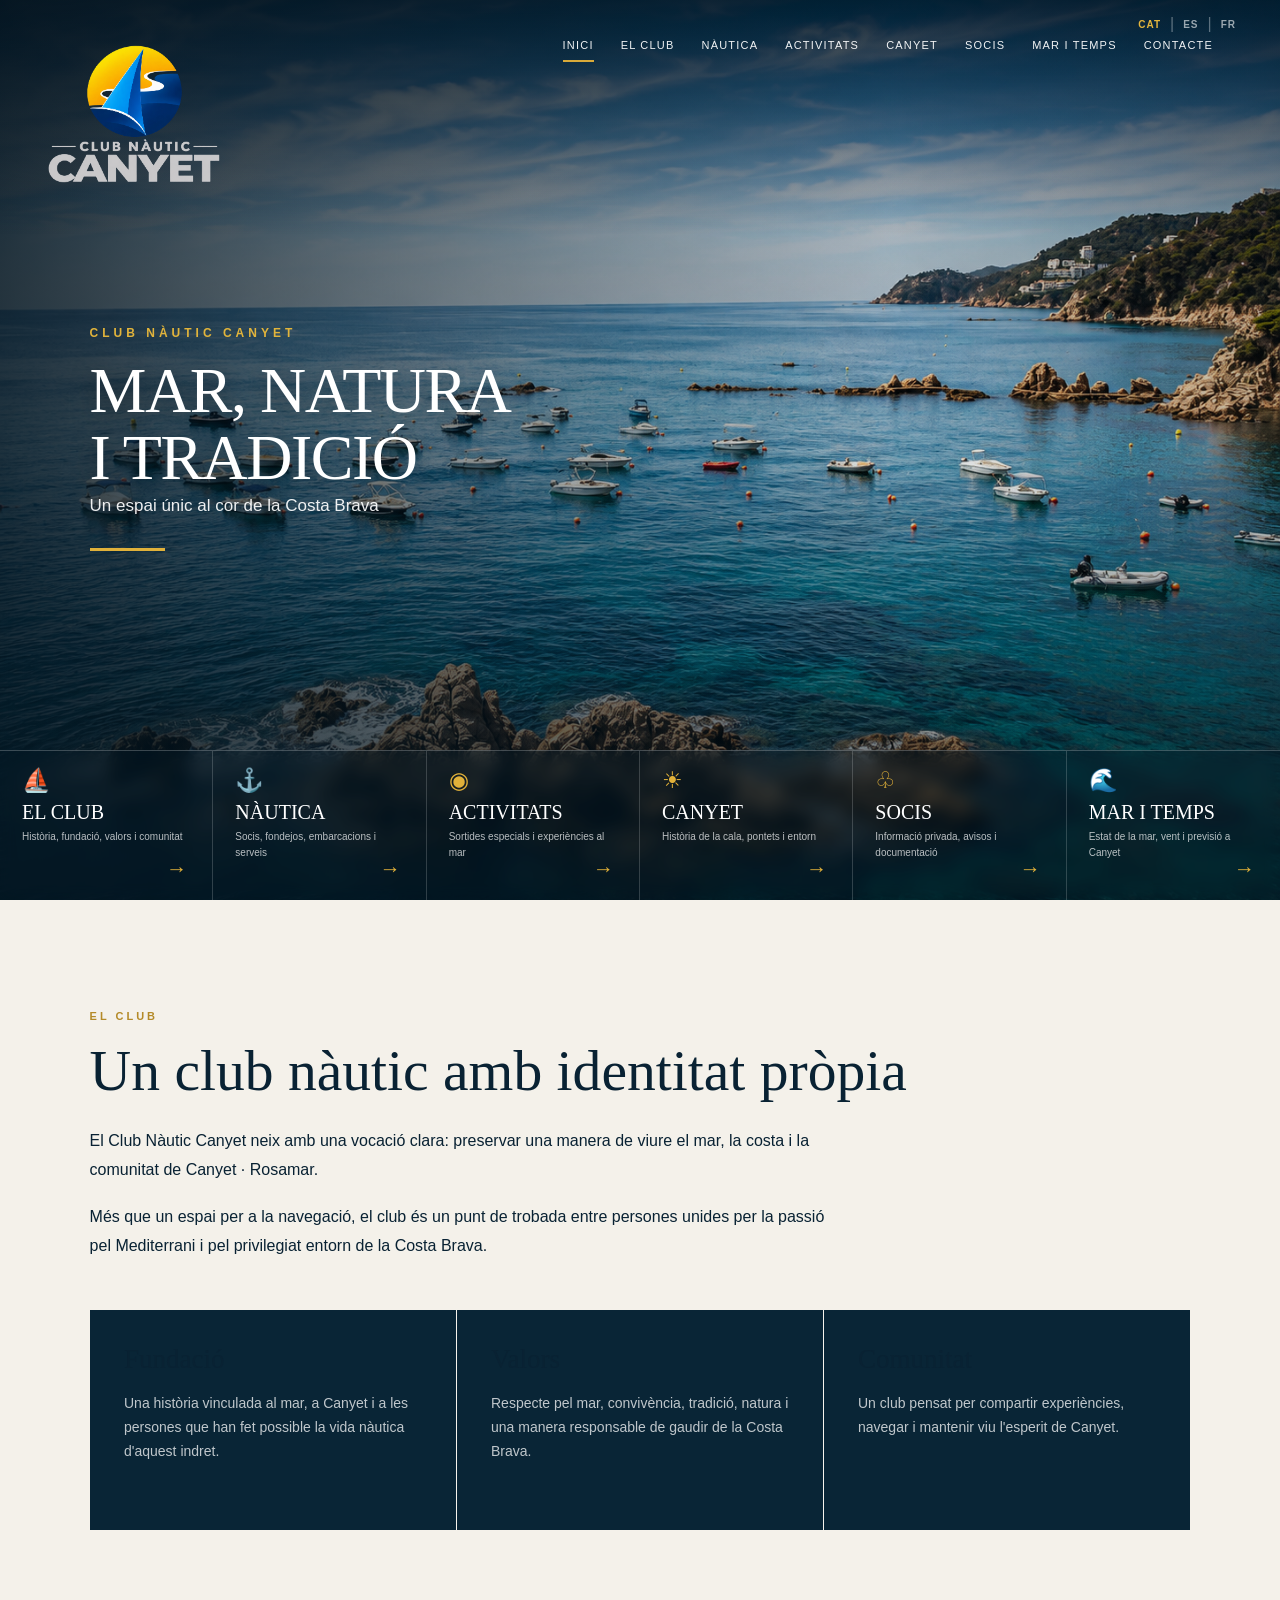
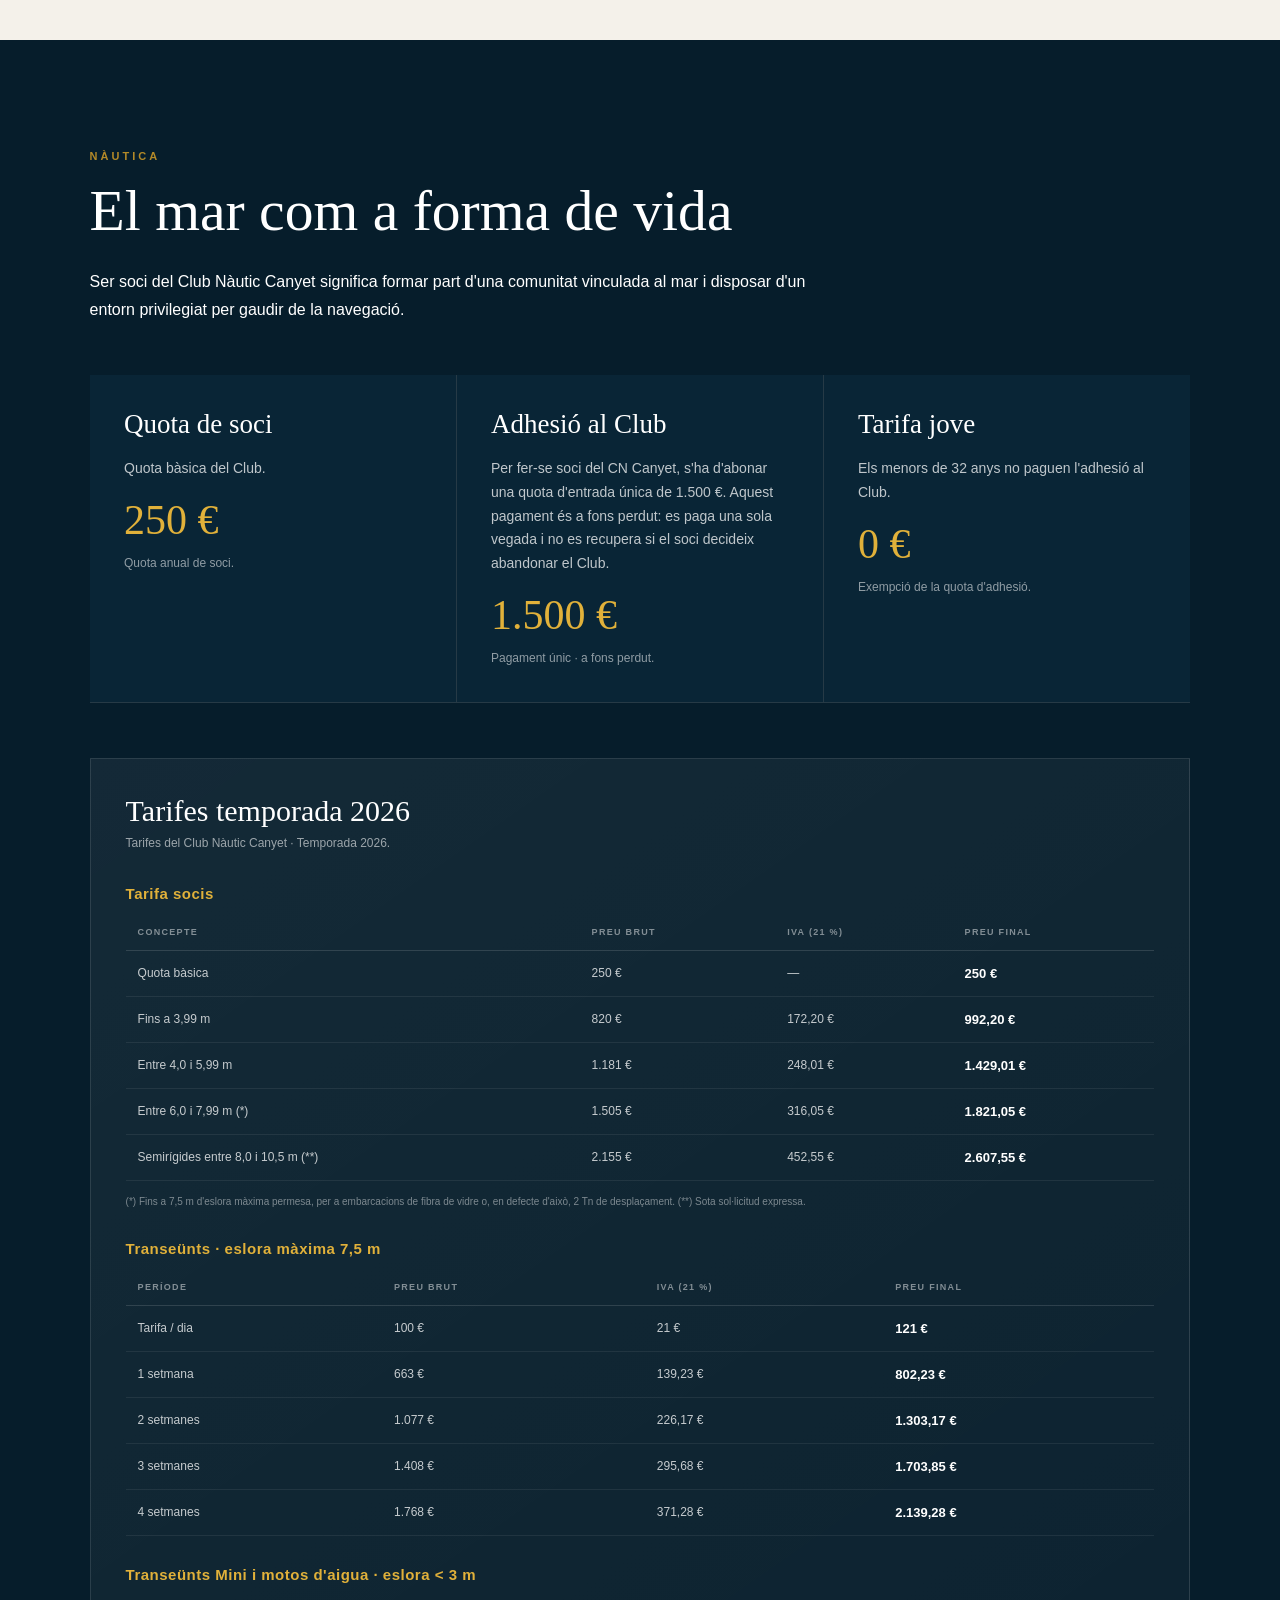
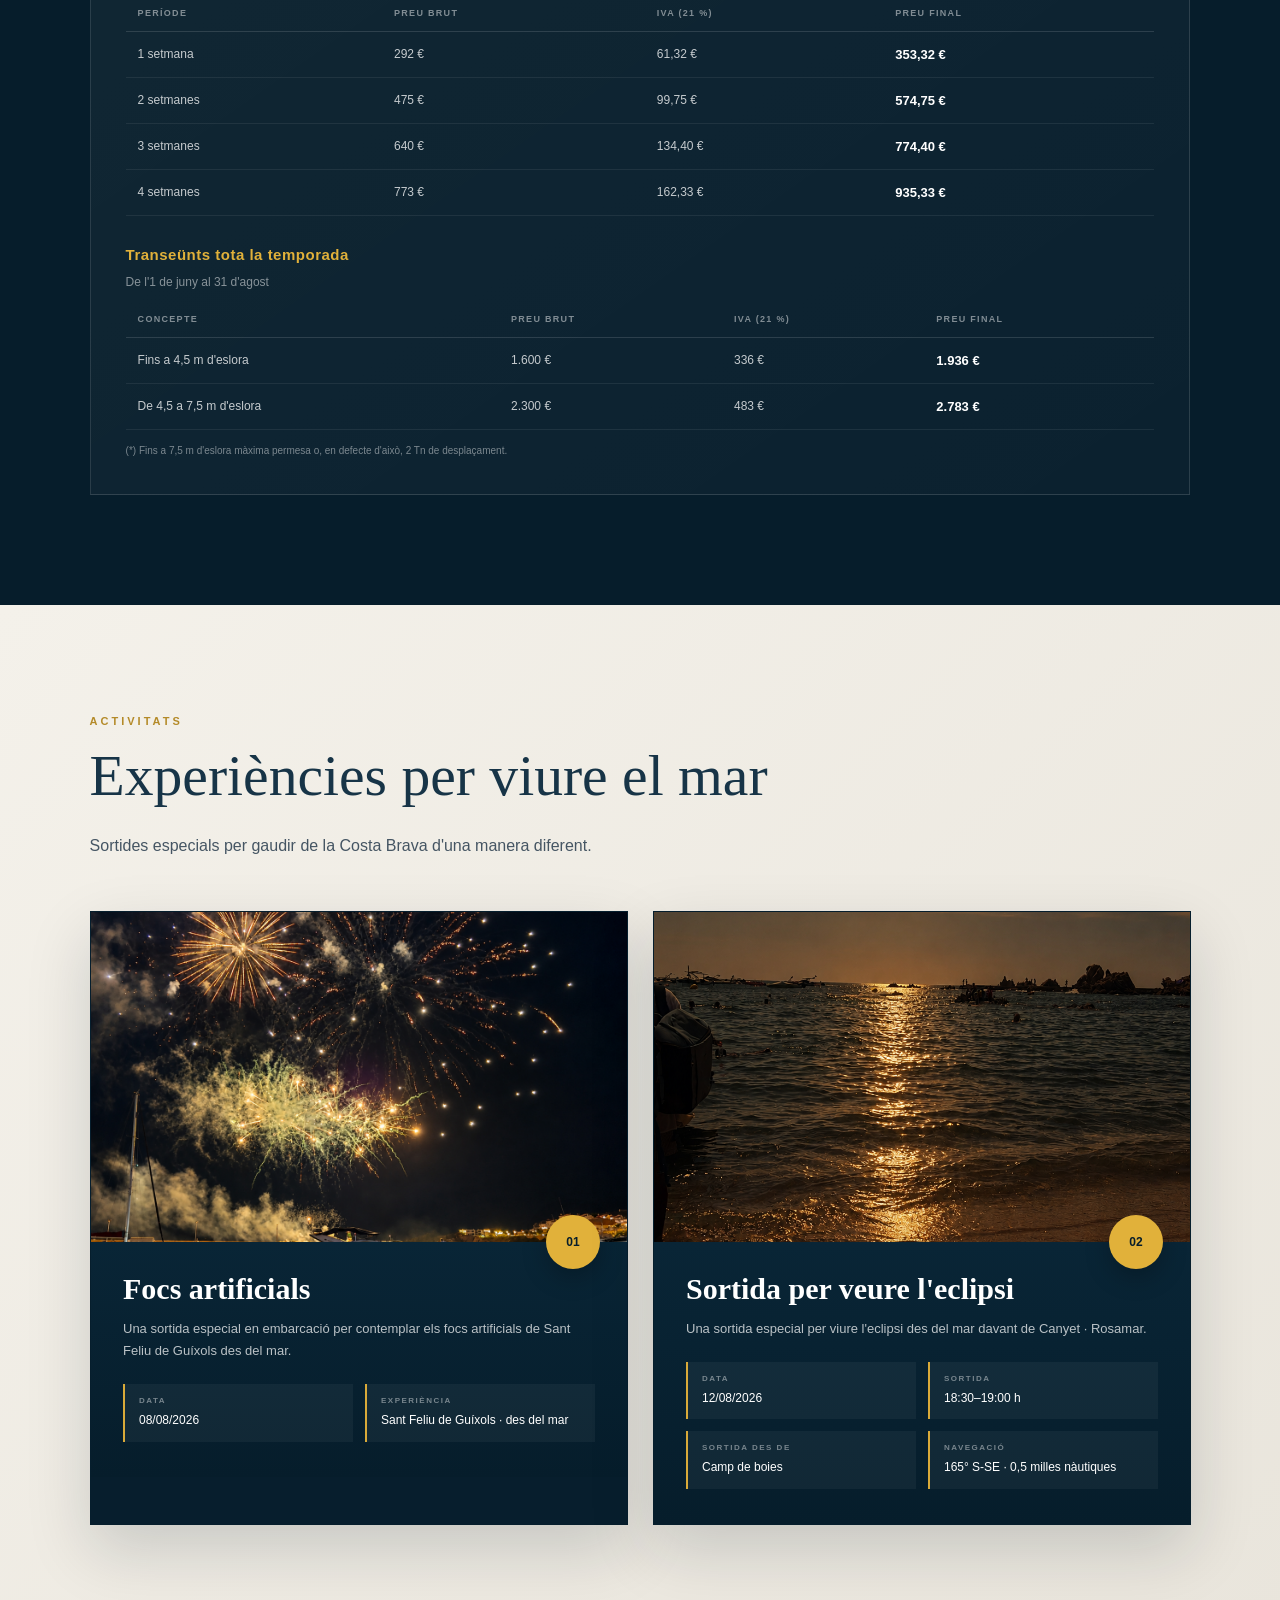
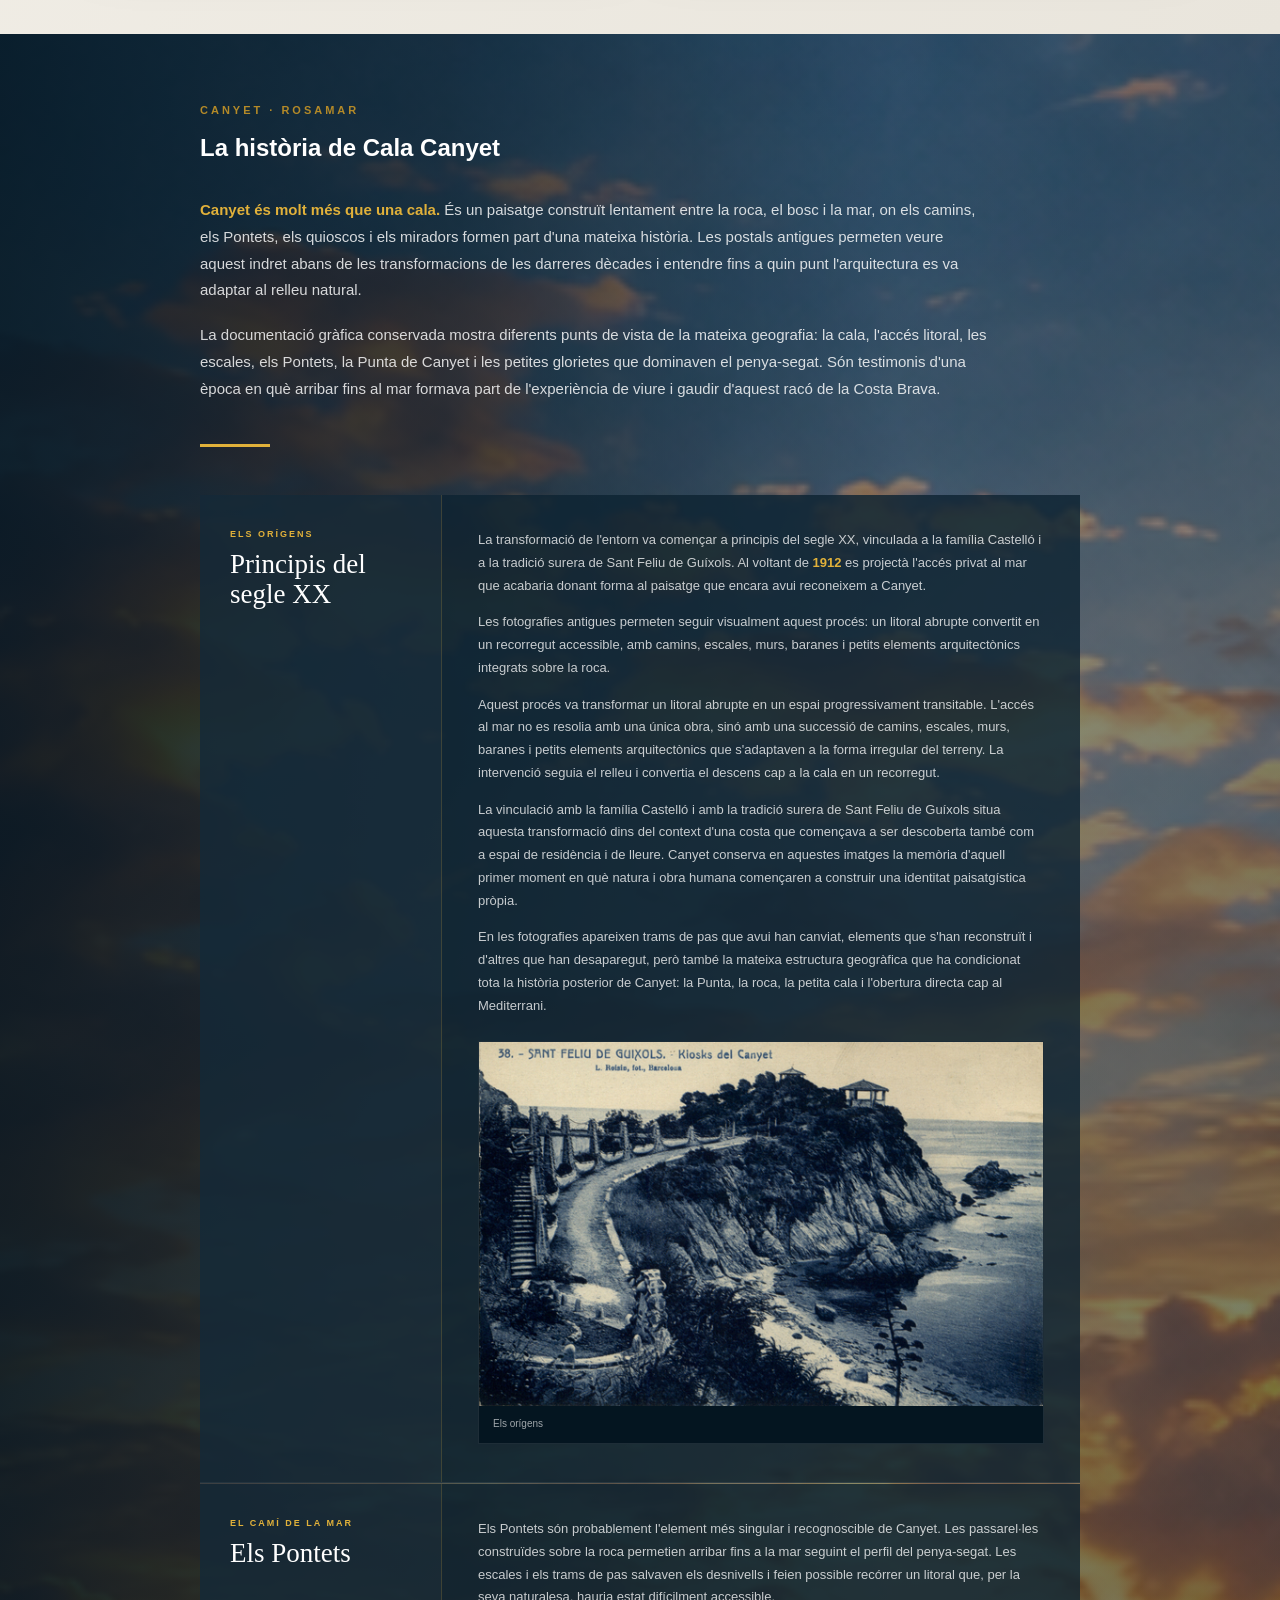
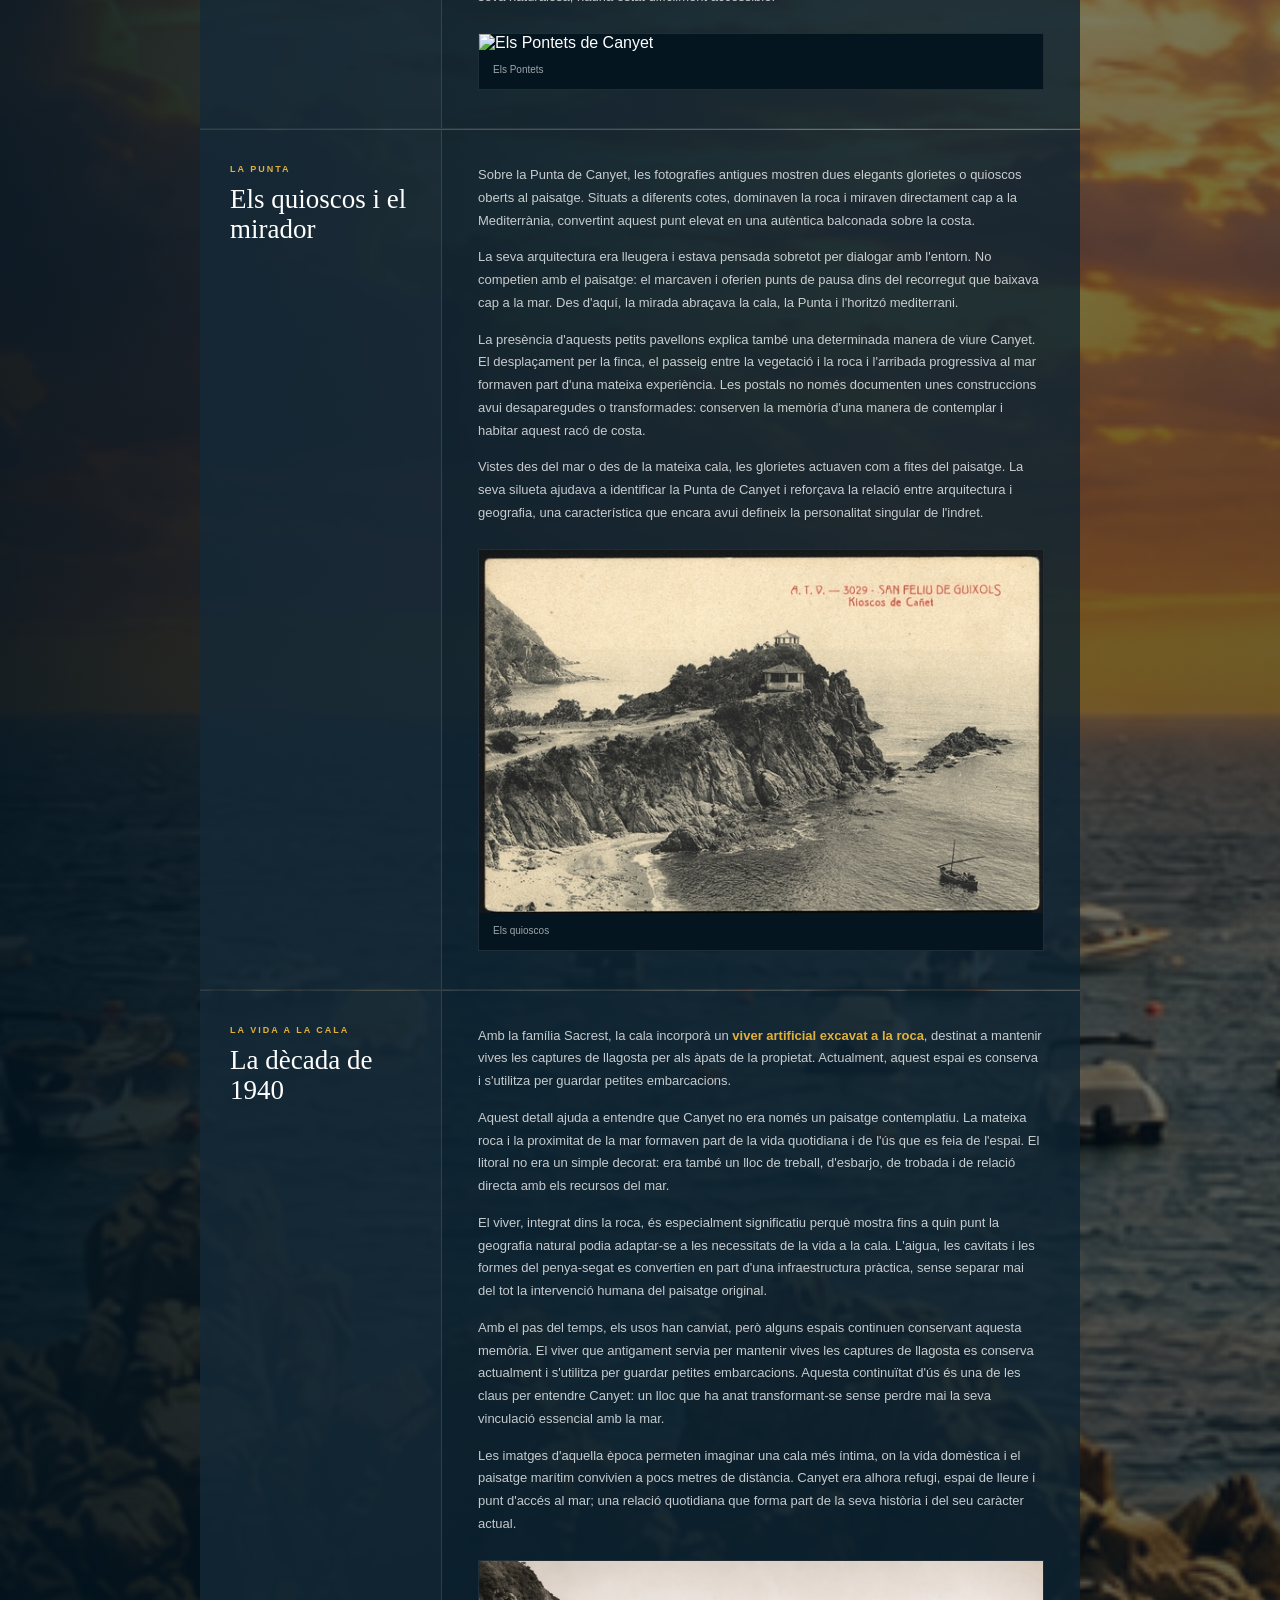
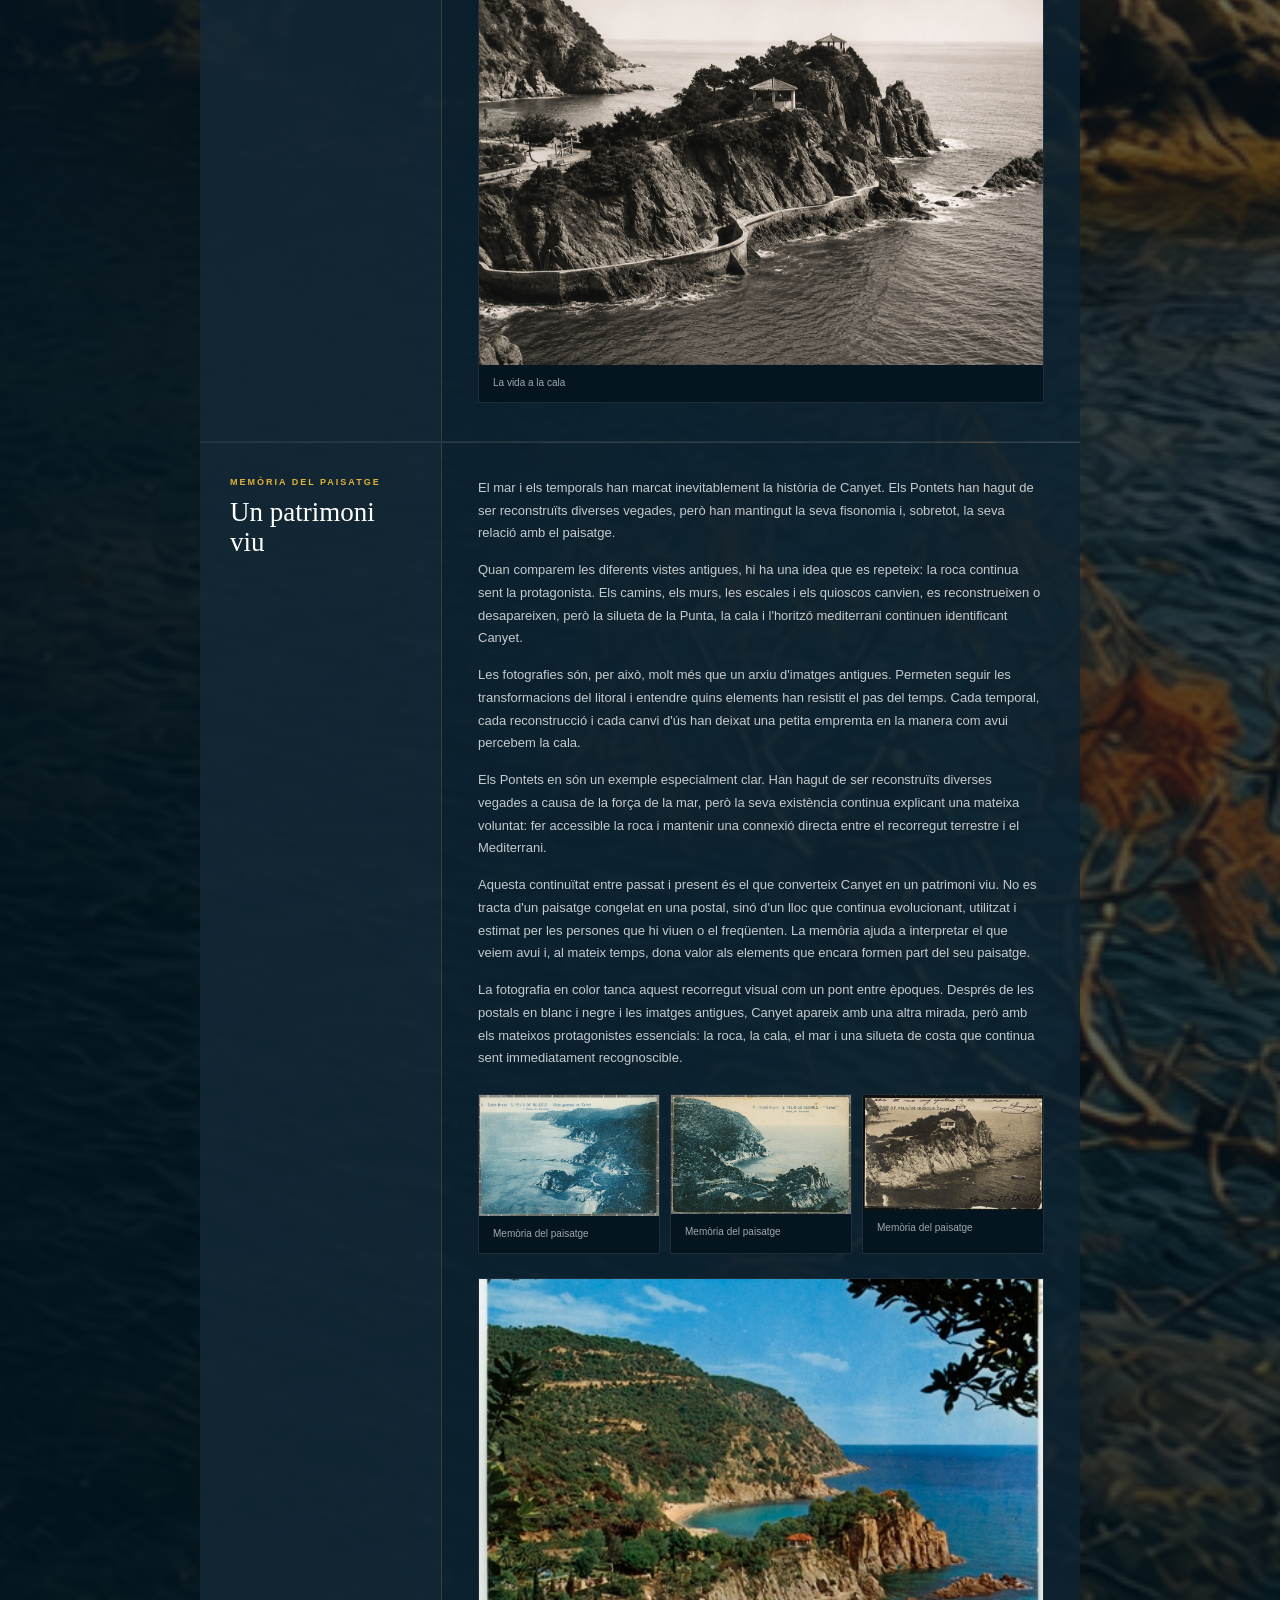
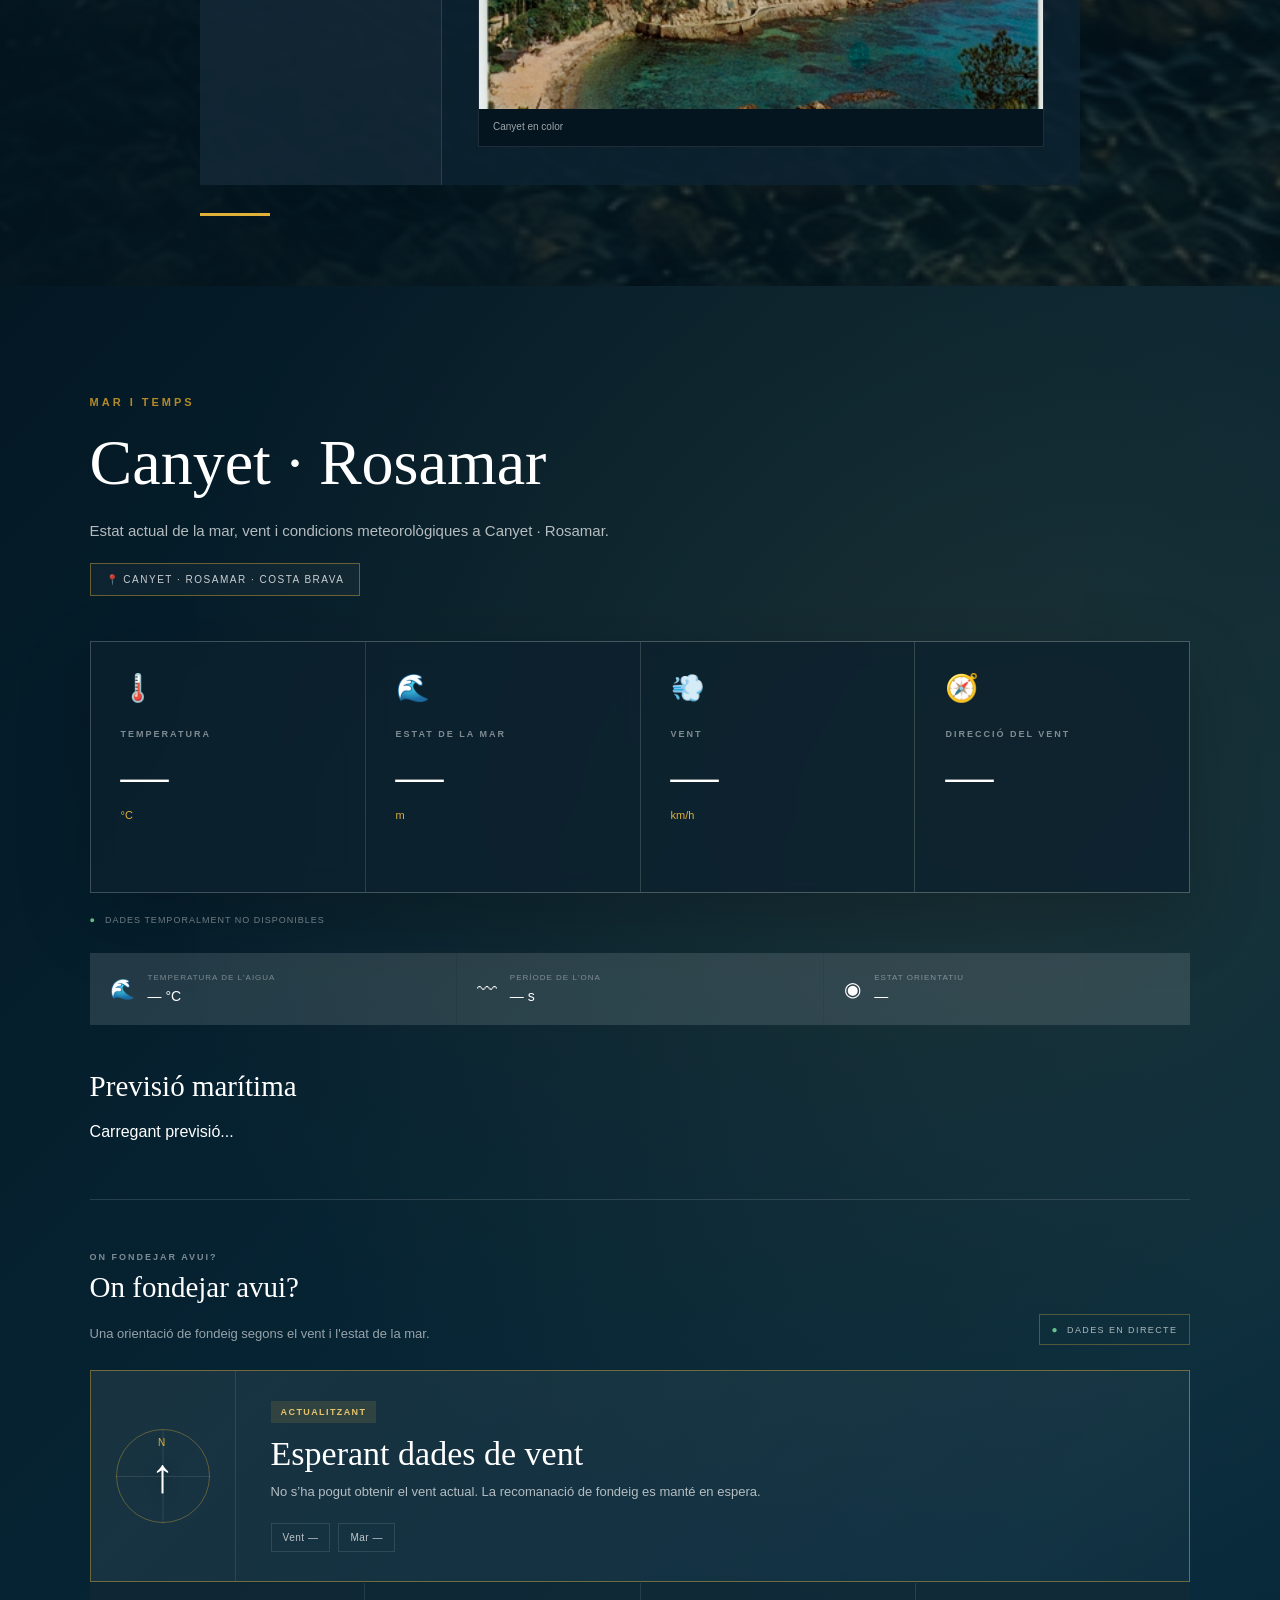
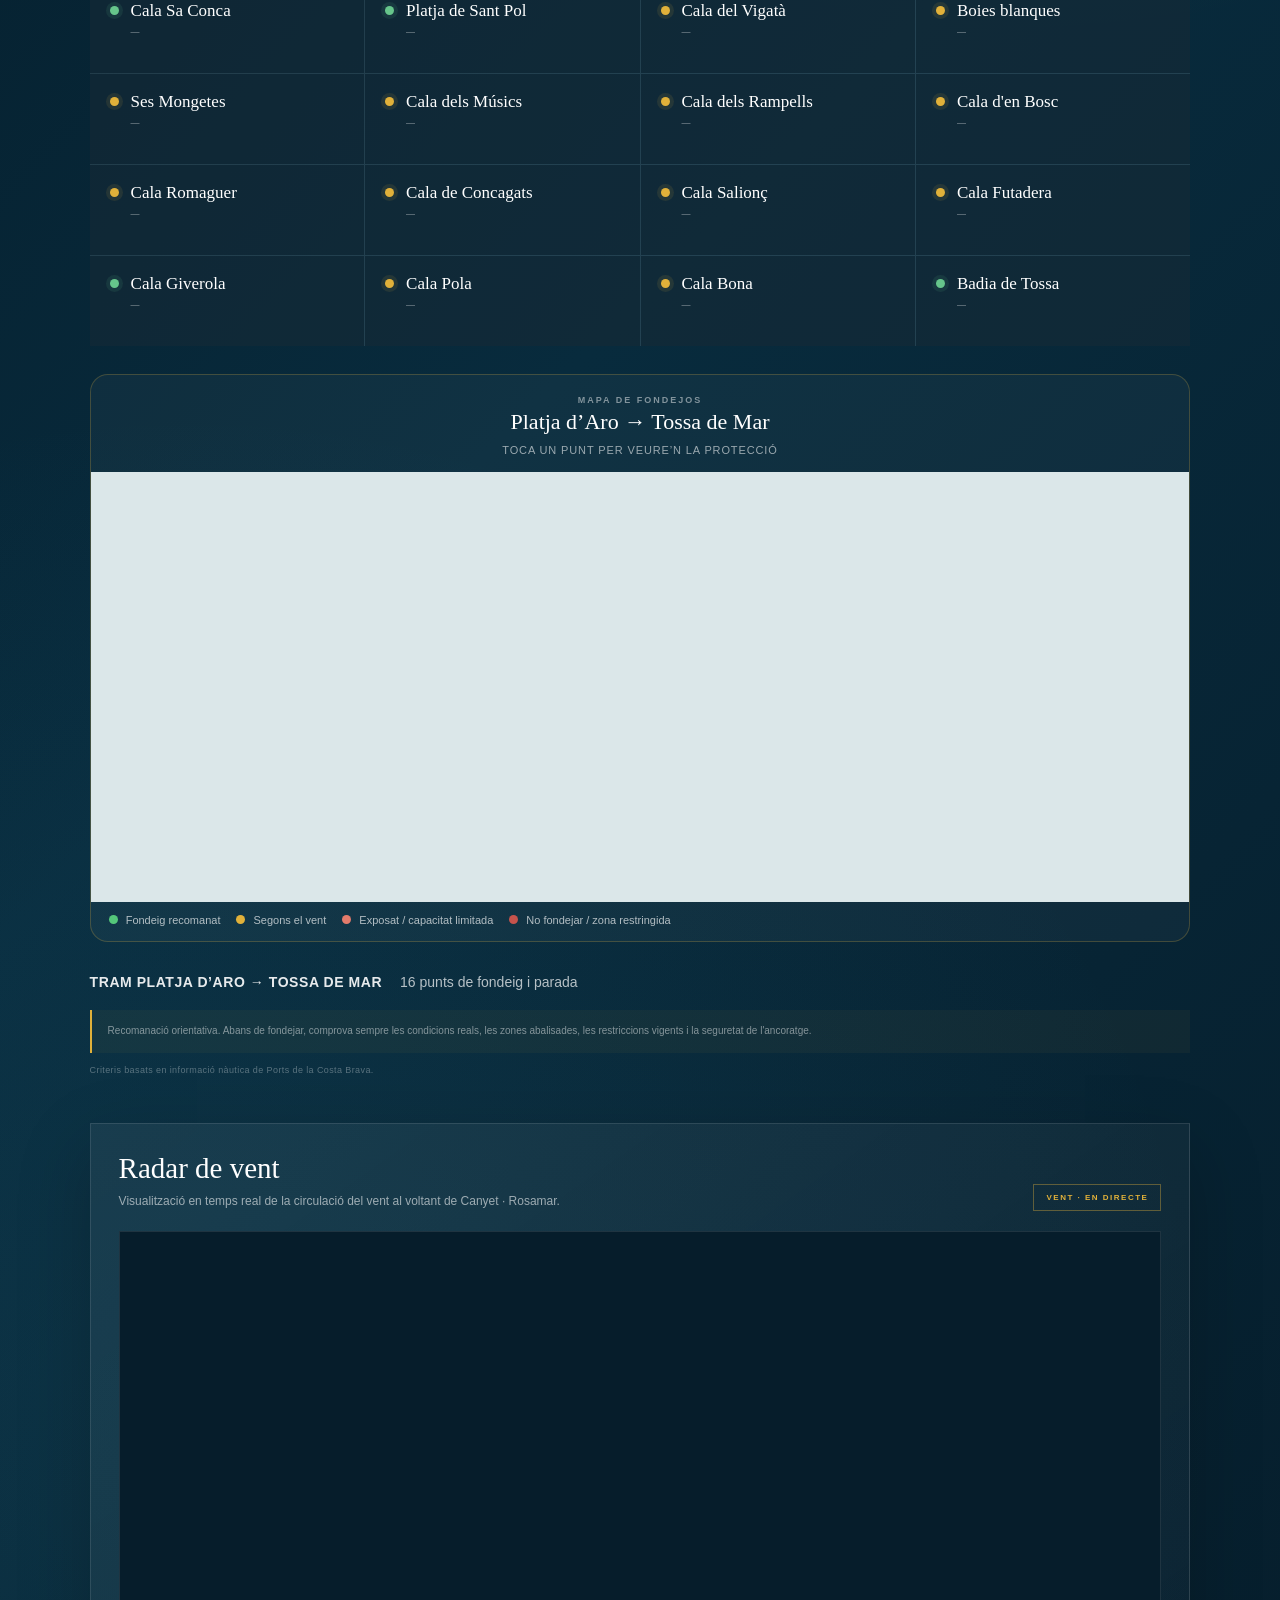
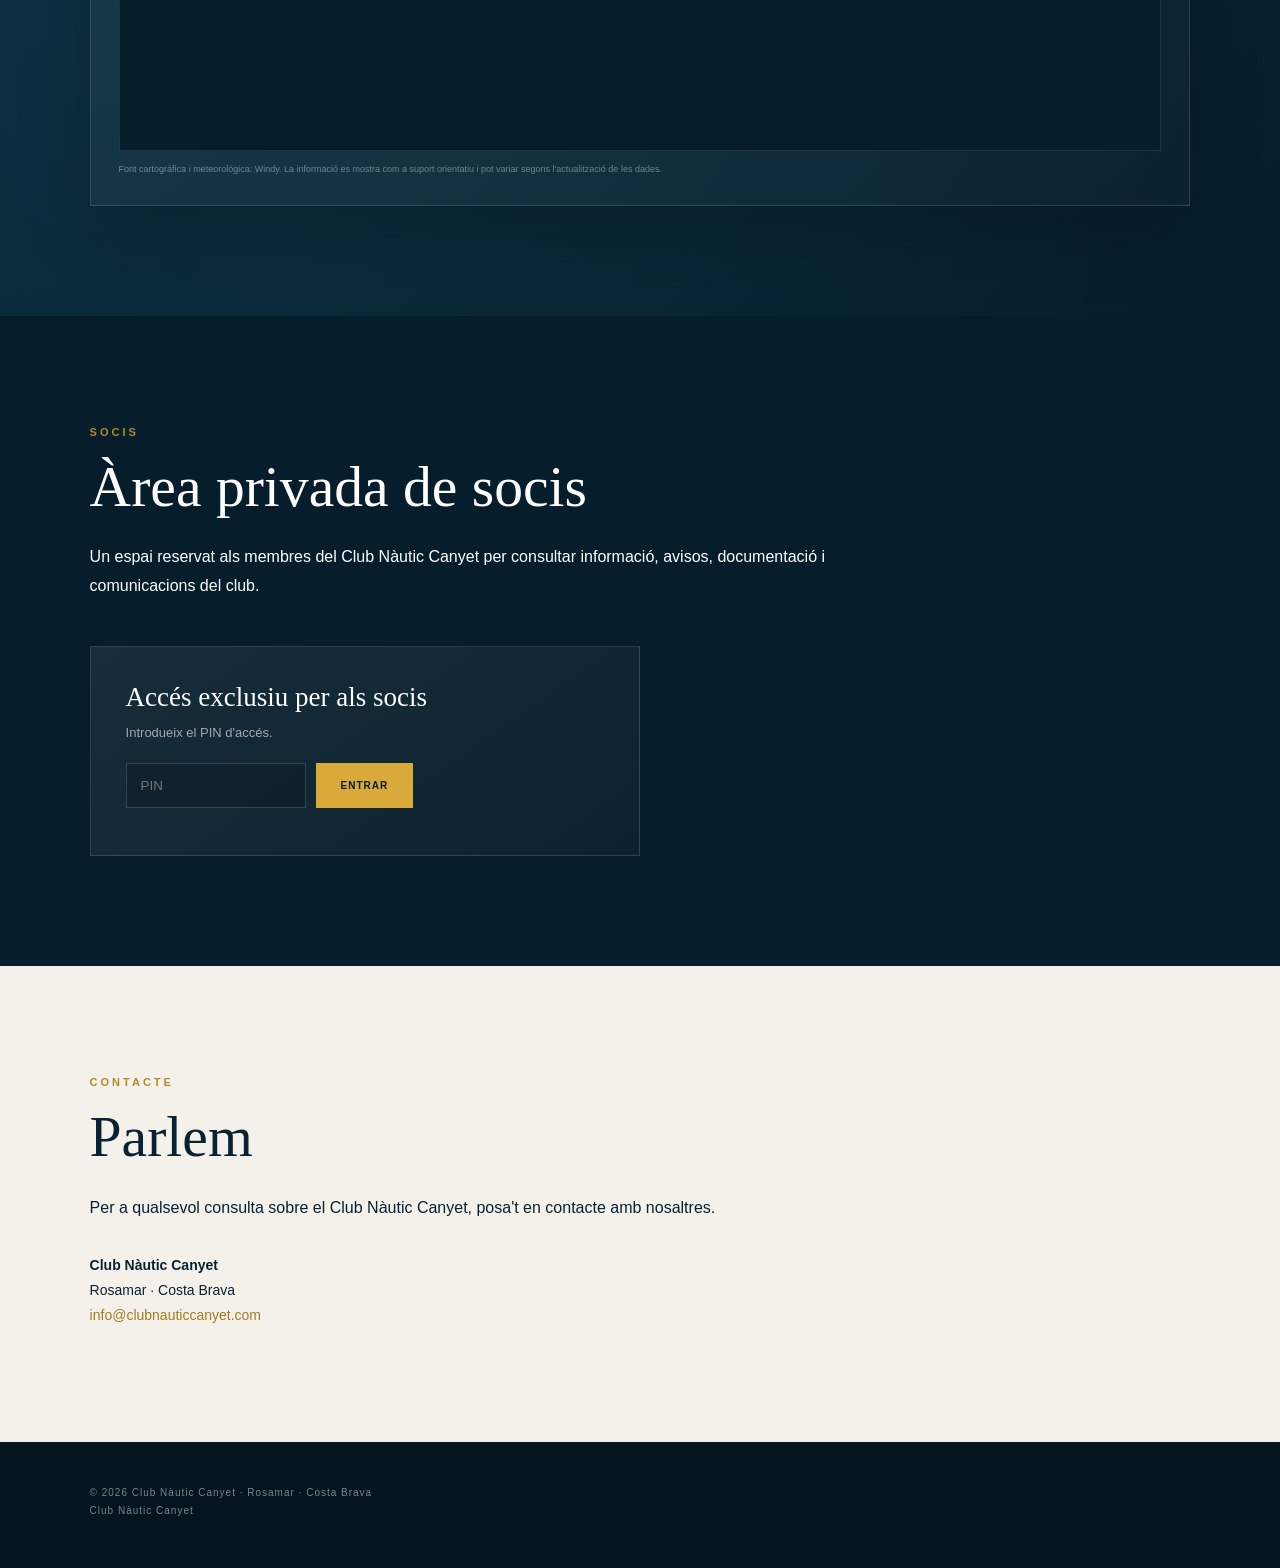
==== commit 826814a4: "Add files via upload" ====
--- a/index.html
+++ b/index.html
@@ -6561,21 +6561,24 @@
     });
 }
 
-function updateAnchorageListAdvice(selected, blockedAll=false){
+function updateAnchorageListAdvice(selected, favorableIds=[], blockedAll=false){
     const lang=currentAnchorageLanguage();
     const labels={
-        ca:{good:"FAVORABLE ARA",bad:"NO RECOMANAT ARA"},
-        es:{good:"FAVORABLE AHORA",bad:"NO RECOMENDADO AHORA"},
-        fr:{good:"FAVORABLE MAINTENANT",bad:"NON RECOMMANDÉ MAINTENANT"}
-    }[lang] || {good:"FAVORABLE ARA",bad:"NO RECOMANAT ARA"};
-
+        ca:{good:"FAVORABLE ARA",primary:"OPCIÓ PRINCIPAL",bad:"NO RECOMANAT ARA"},
+        es:{good:"FAVORABLE AHORA",primary:"OPCIÓN PRINCIPAL",bad:"NO RECOMENDADO AHORA"},
+        fr:{good:"FAVORABLE MAINTENANT",primary:"OPTION PRINCIPALE",bad:"NON RECOMMANDÉ MAINTENANT"}
+    }[lang] || {good:"FAVORABLE ARA",primary:"OPCIÓ PRINCIPAL",bad:"NO RECOMANAT ARA"};
+
+    const favorable = new Set(favorableIds || []);
     document.querySelectorAll(".anchorage-item[data-anchorage]").forEach(item=>{
         const id=item.dataset.anchorage;
         const advice=item.querySelector(".anchorage-advice");
         const dot=item.querySelector(".anchorage-dot");
         if(!advice || !dot) return;
-        const good = !blockedAll && selected === id;
-        advice.textContent = good ? labels.good : labels.bad;
+
+        const good = !blockedAll && favorable.has(id);
+        const primary = good && selected === id;
+        advice.textContent = primary ? labels.primary : (good ? labels.good : labels.bad);
         dot.classList.remove("anchorage-dot-good","anchorage-dot-watch","anchorage-dot-limit");
         dot.classList.add(good ? "anchorage-dot-good" : "anchorage-dot-limit");
     });
@@ -6631,44 +6634,97 @@
     };
 
     const directionIndex = Math.round(Number(windDegrees) / 45) % 8;
-    const candidatesOrder = ["giverola","futadera","tossa","pola","bona","salionc","vigata","concagats","ses-mongetes","musics","rampells","bosc","romaguer","sa-conca","sant-pol"];
+
+    /*
+     * LÓGICA DE RECOMENDACIÓN
+     *
+     * No descartamos una cala únicamente porque el viento venga de una
+     * dirección que no figure como "favorable". La dirección importa cuando
+     * el viento o la mar tienen entidad. Con viento muy débil y mar muy baja,
+     * se busca una opción generalista y se priorizan los fondeaderos mejor
+     * documentados, sin inventar una exposición que no existe en ese momento.
+     */
+    const candidatesOrder = [
+        "giverola", "sa-conca", "sant-pol", "bona", "pola", "tossa",
+        "concagats", "ses-mongetes", "musics", "rampells", "bosc",
+        "romaguer", "futadera", "salionc"
+    ];
+
+    // Punts que es poden considerar per a fondeig amb àncora.
+    // Vigatà i Boies blanques queden fora: són sistemes de boies/ecològics,
+    // no fondeig lliure amb àncora.
+    const anchorableIds = candidatesOrder.slice();
+
+    const calmWind = speed !== null && speed <= 10;
+    const calmSea = waveValue !== null && waveValue <= 0.6;
+    const moderateWind = speed !== null && speed >= 20;
+    const roughSea = waveValue !== null && waveValue >= 1.2;
+    const strongWind = speed !== null && speed >= 30;
+    const veryRoughSea = waveValue !== null && waveValue >= 1.5;
+
     let selected = null;
-
-    // Mar agitada o vent fort: mostrar el tram, però no inventar una recomanació.
-    if ((speed !== null && speed >= 30) || (waveValue !== null && waveValue >= 1.5)) {
+    let favorableIds = [];
+
+    if (strongWind || veryRoughSea) {
         place.textContent = "Revisar abans de fondejar";
         reason.textContent = "El vent o la mar són prou significatius perquè no sigui prudent fer una recomanació automàtica. Revisa les condicions locals i l'evolució prevista.";
         status.textContent = "PRECAUCIÓ";
         box.classList.remove("anchorage-good", "anchorage-watch", "anchorage-limit");
         box.classList.add("anchorage-limit");
+    } else if (calmWind && calmSea) {
+        // Amb vent molt feble i mar baixa, la direcció per si sola no exclou
+        // una cala. Mostrem diverses alternatives realment comparables.
+        favorableIds = anchorableIds.filter(key => key !== "salionc");
+        selected = "giverola";
+        place.textContent = candidates[selected].name;
+        reason.textContent = "Vent i mar molt tranquils. Hi ha diverses opcions favorables ara; aquesta és l'opció principal. Mantén-te fora de zones de bany, praderies i camps de boies i comprova el fons abans de fondejar.";
+        status.textContent = "OPCIÓ PRINCIPAL";
+        box.classList.remove("anchorage-good", "anchorage-watch", "anchorage-limit");
+        box.classList.add("anchorage-good");
     } else {
-        selected = candidatesOrder.find(key => {
+        // En condicions més definides, classifiquem totes les cales que tenen
+        // una protecció coherent amb el vent actual. Això evita que només una
+        // cala aparegui com a vàlida quan n'hi ha diverses de similars.
+        favorableIds = candidatesOrder.filter(key => {
             const c = candidates[key];
             return c.good.includes(directionIndex) && !(c.avoid || []).includes(directionIndex);
         });
 
+        // Amb vent/mar encara moderats, una cala no explícitament favorable
+        // pot continuar sent una alternativa si no està marcada com exposada.
+        if (!favorableIds.length && !moderateWind && !roughSea) {
+            favorableIds = candidatesOrder.filter(key => {
+                const c = candidates[key];
+                return !(c.avoid || []).includes(directionIndex) && key !== "salionc";
+            });
+        }
+
+        selected = favorableIds[0] || null;
+
         if (selected) {
             const c = candidates[selected];
             place.textContent = c.name;
-            reason.textContent = c.note;
-            status.textContent = "OPCIÓ FAVORABLE";
+            reason.textContent = favorableIds.length > 1
+                ? `${c.note} També hi ha altres fondejadors favorables ara, indicats al llistat.`
+                : c.note;
+            status.textContent = "OPCIÓ PRINCIPAL";
             box.classList.remove("anchorage-good", "anchorage-watch", "anchorage-limit");
             box.classList.add("anchorage-good");
         } else {
             place.textContent = "Revisar el mapa de fondejos";
-            reason.textContent = `Amb ${windName}, la protecció depèn molt de la mar local. Consulta les opcions del tram abans de fondejar.`;
+            reason.textContent = `Amb ${windName}, la protecció depèn de la mar local. Consulta les opcions del tram abans de fondejar.`;
             status.textContent = "CONDICIONS A VALORAR";
             box.classList.remove("anchorage-good", "anchorage-watch", "anchorage-limit");
             box.classList.add("anchorage-watch");
         }
     }
 
-    const blockedAll = (speed !== null && speed >= 30) || (waveValue !== null && waveValue >= 1.5);
+    const blockedAll = strongWind || veryRoughSea;
     document.querySelectorAll(".anchorage-item").forEach(item => {
         item.classList.remove("anchorage-item-active", "anchorage-item-muted");
         if (selected && item.dataset.anchorage === selected) item.classList.add("anchorage-item-active");
     });
-    updateAnchorageListAdvice(selected, blockedAll);
+    updateAnchorageListAdvice(selected, favorableIds, blockedAll);
     updateAnchorageMapSelection(selected);
 }
 
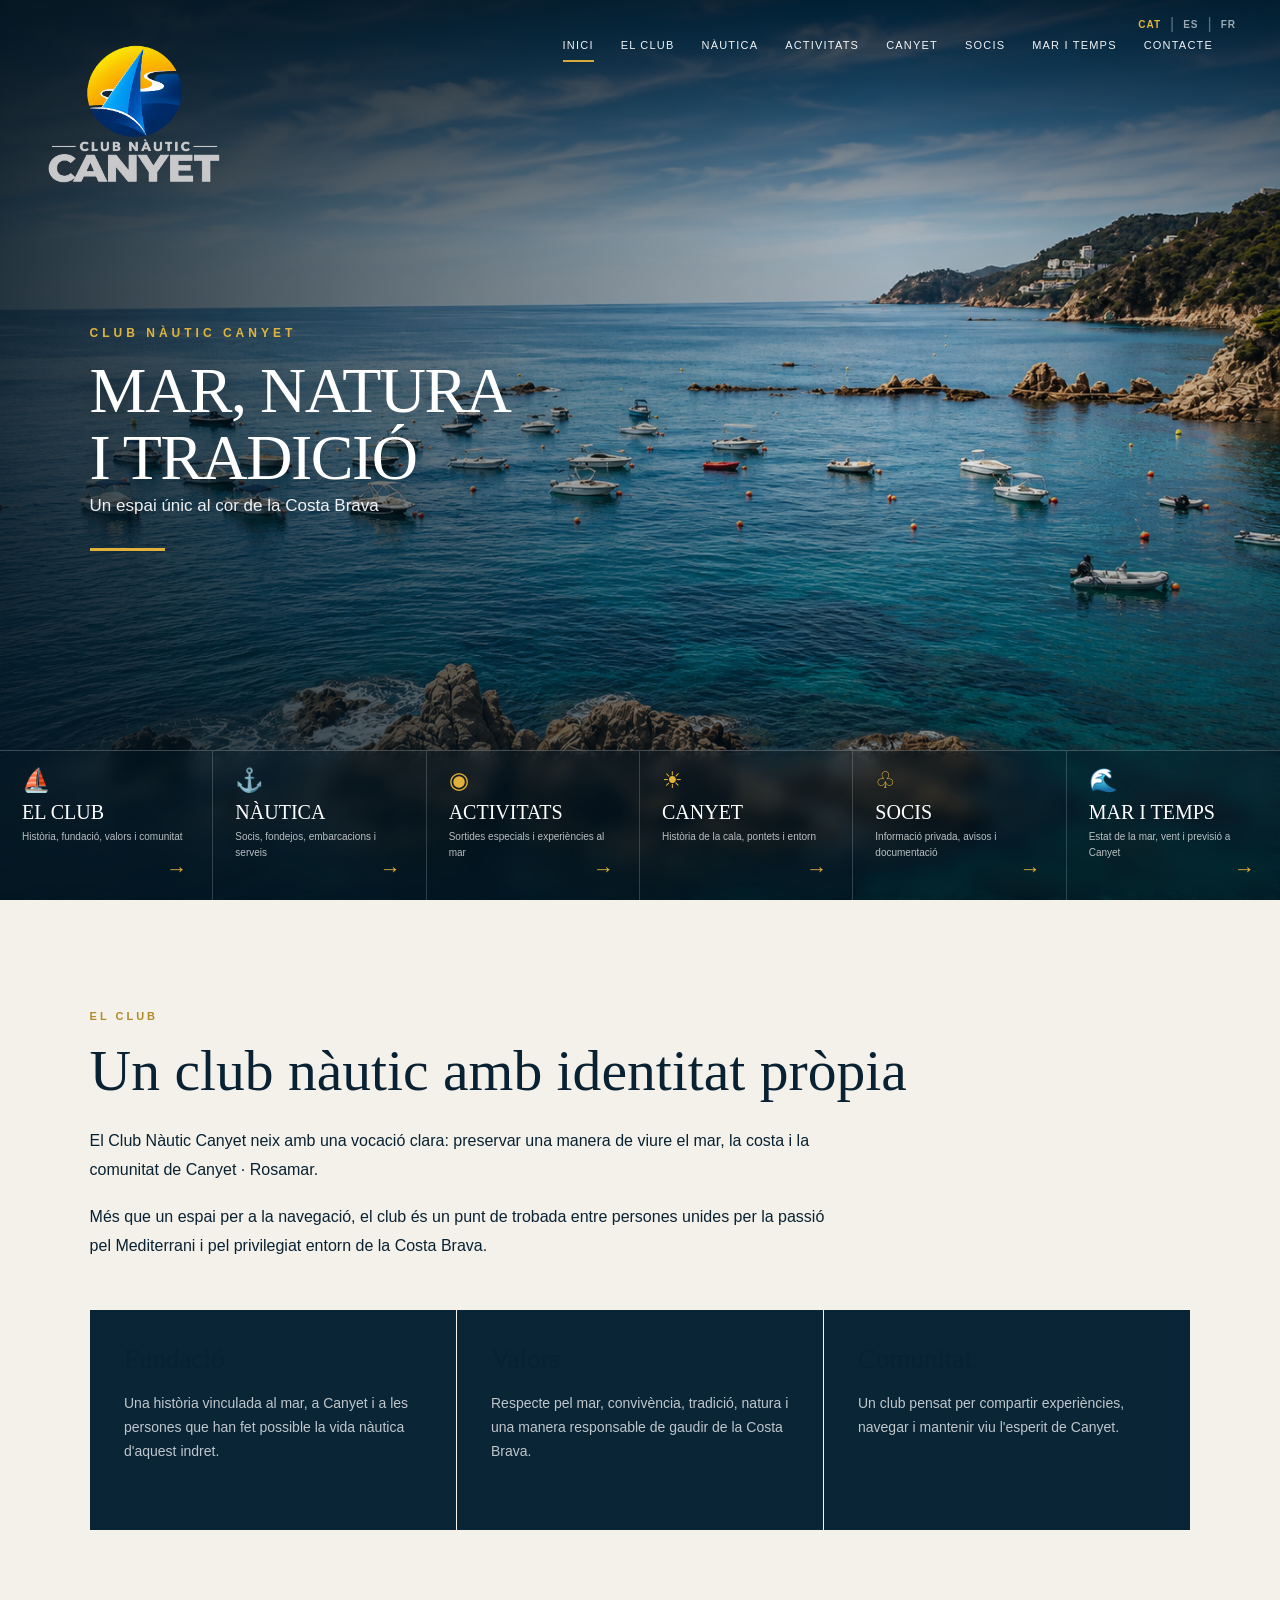
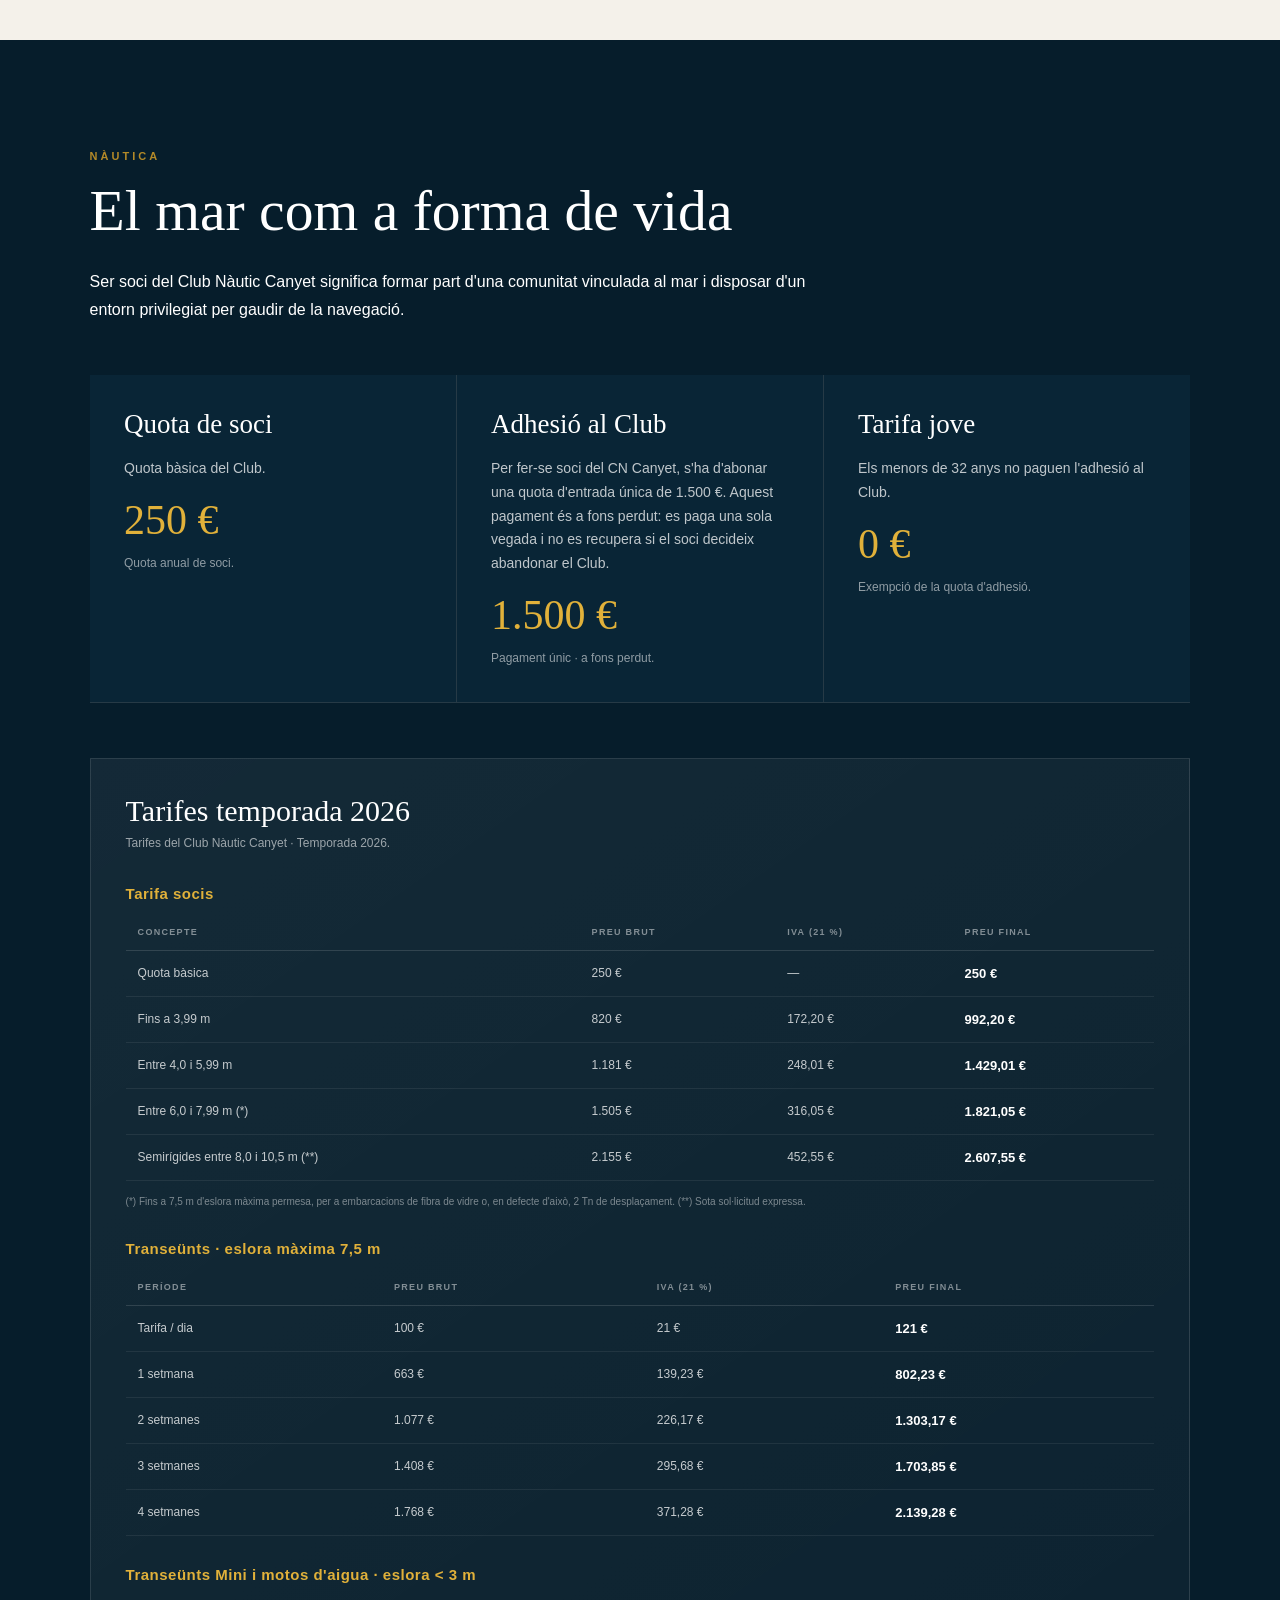
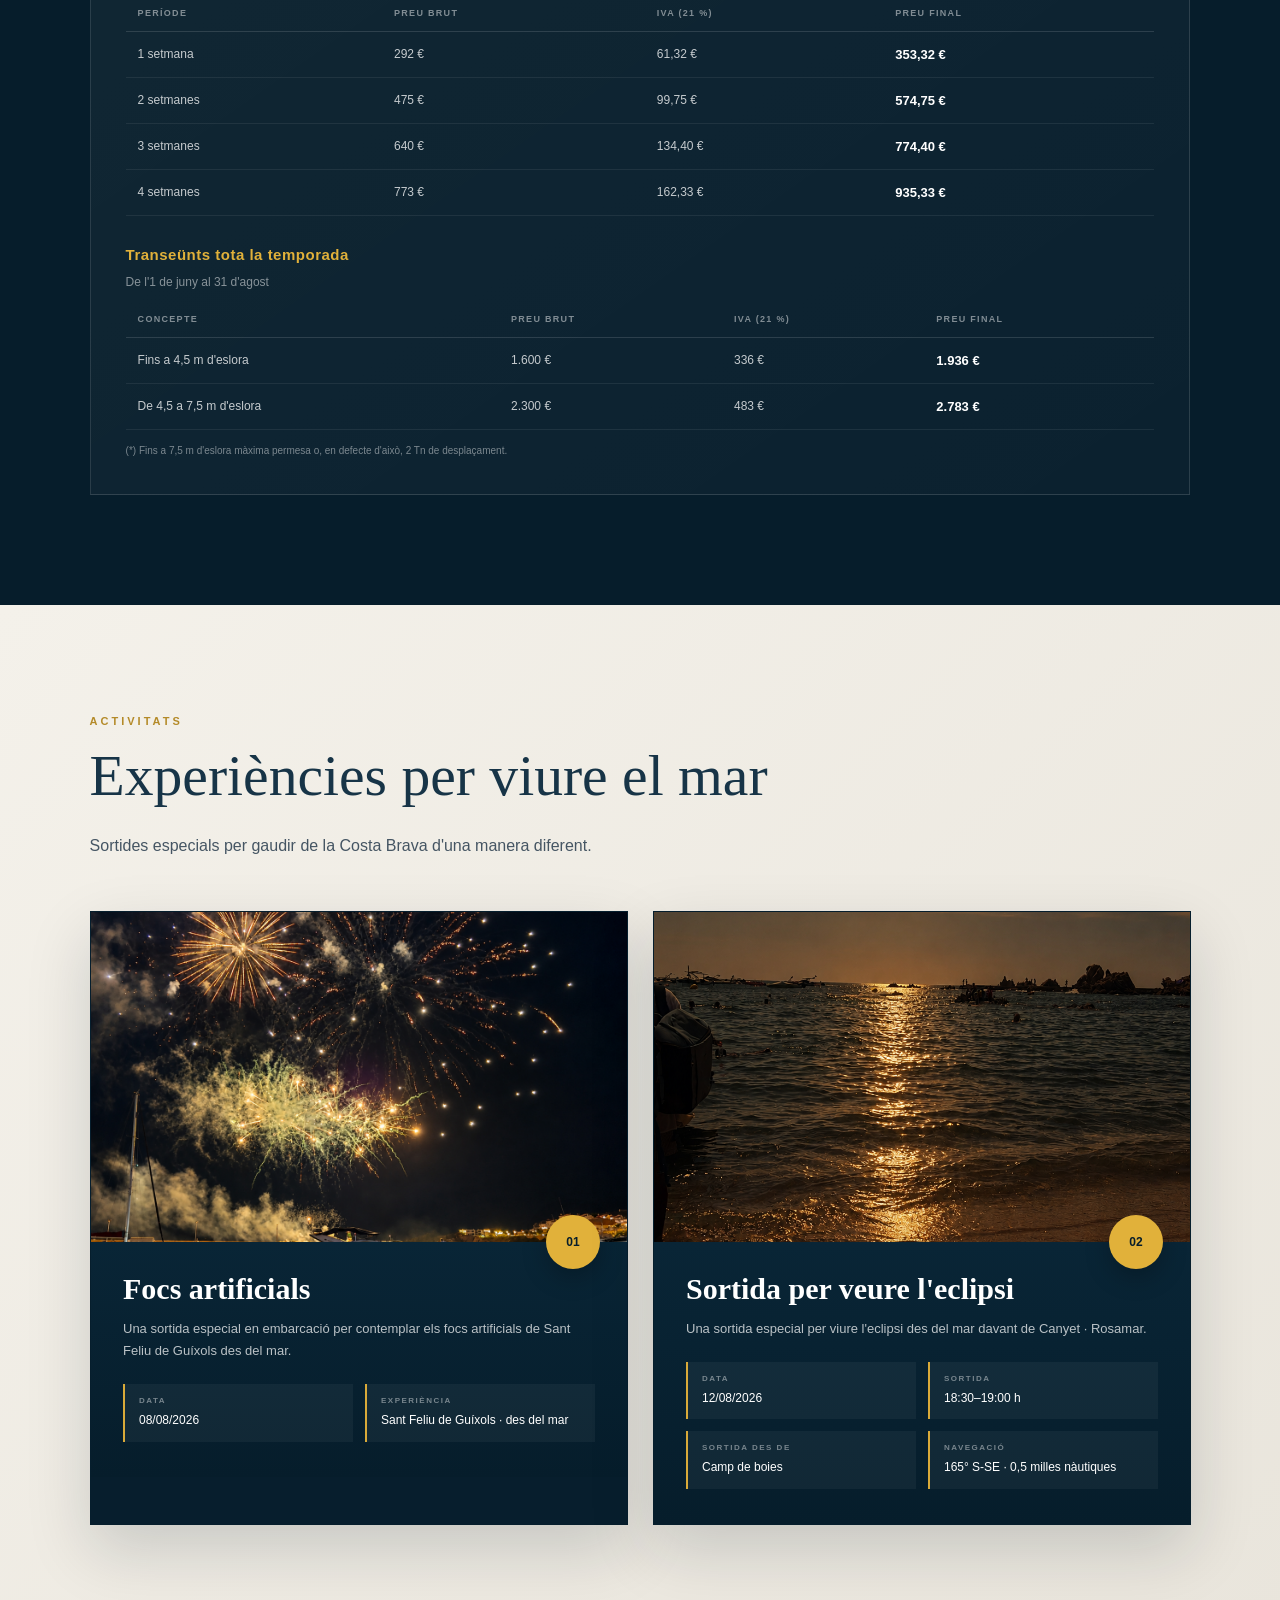
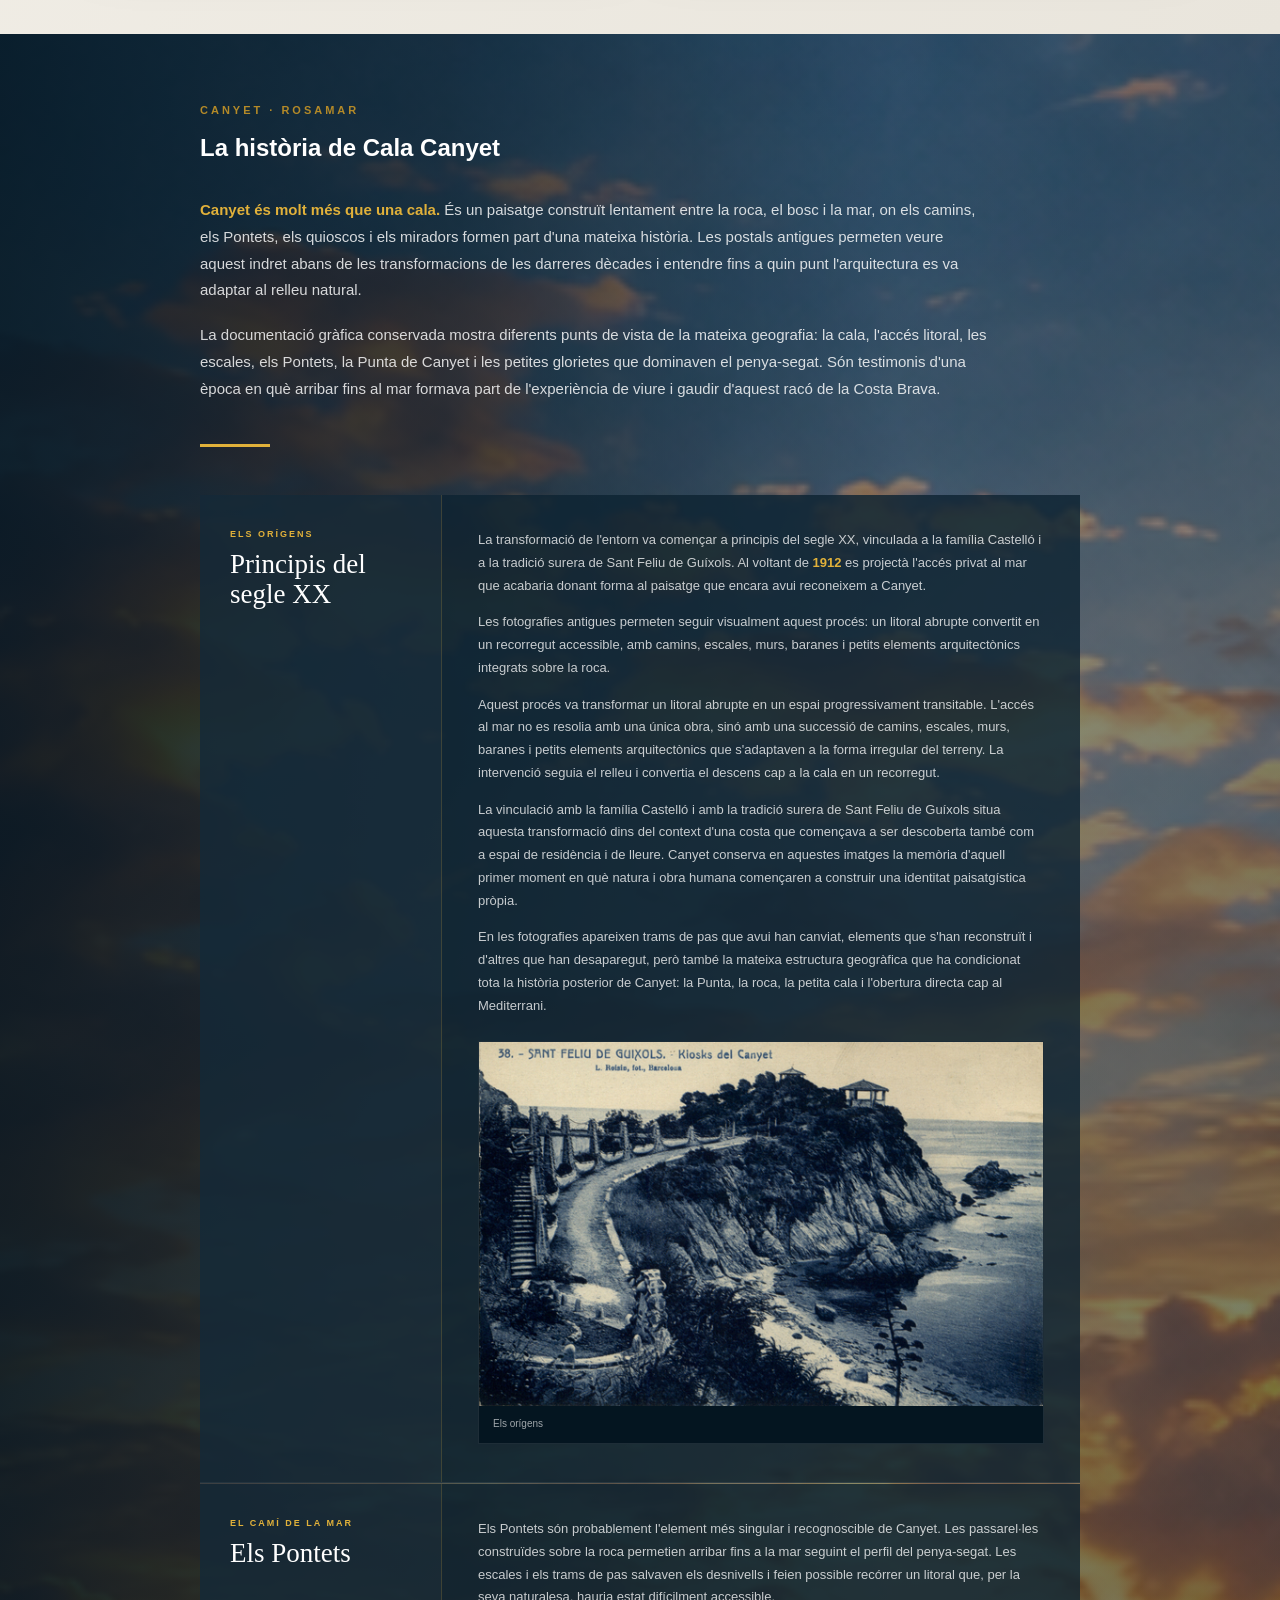
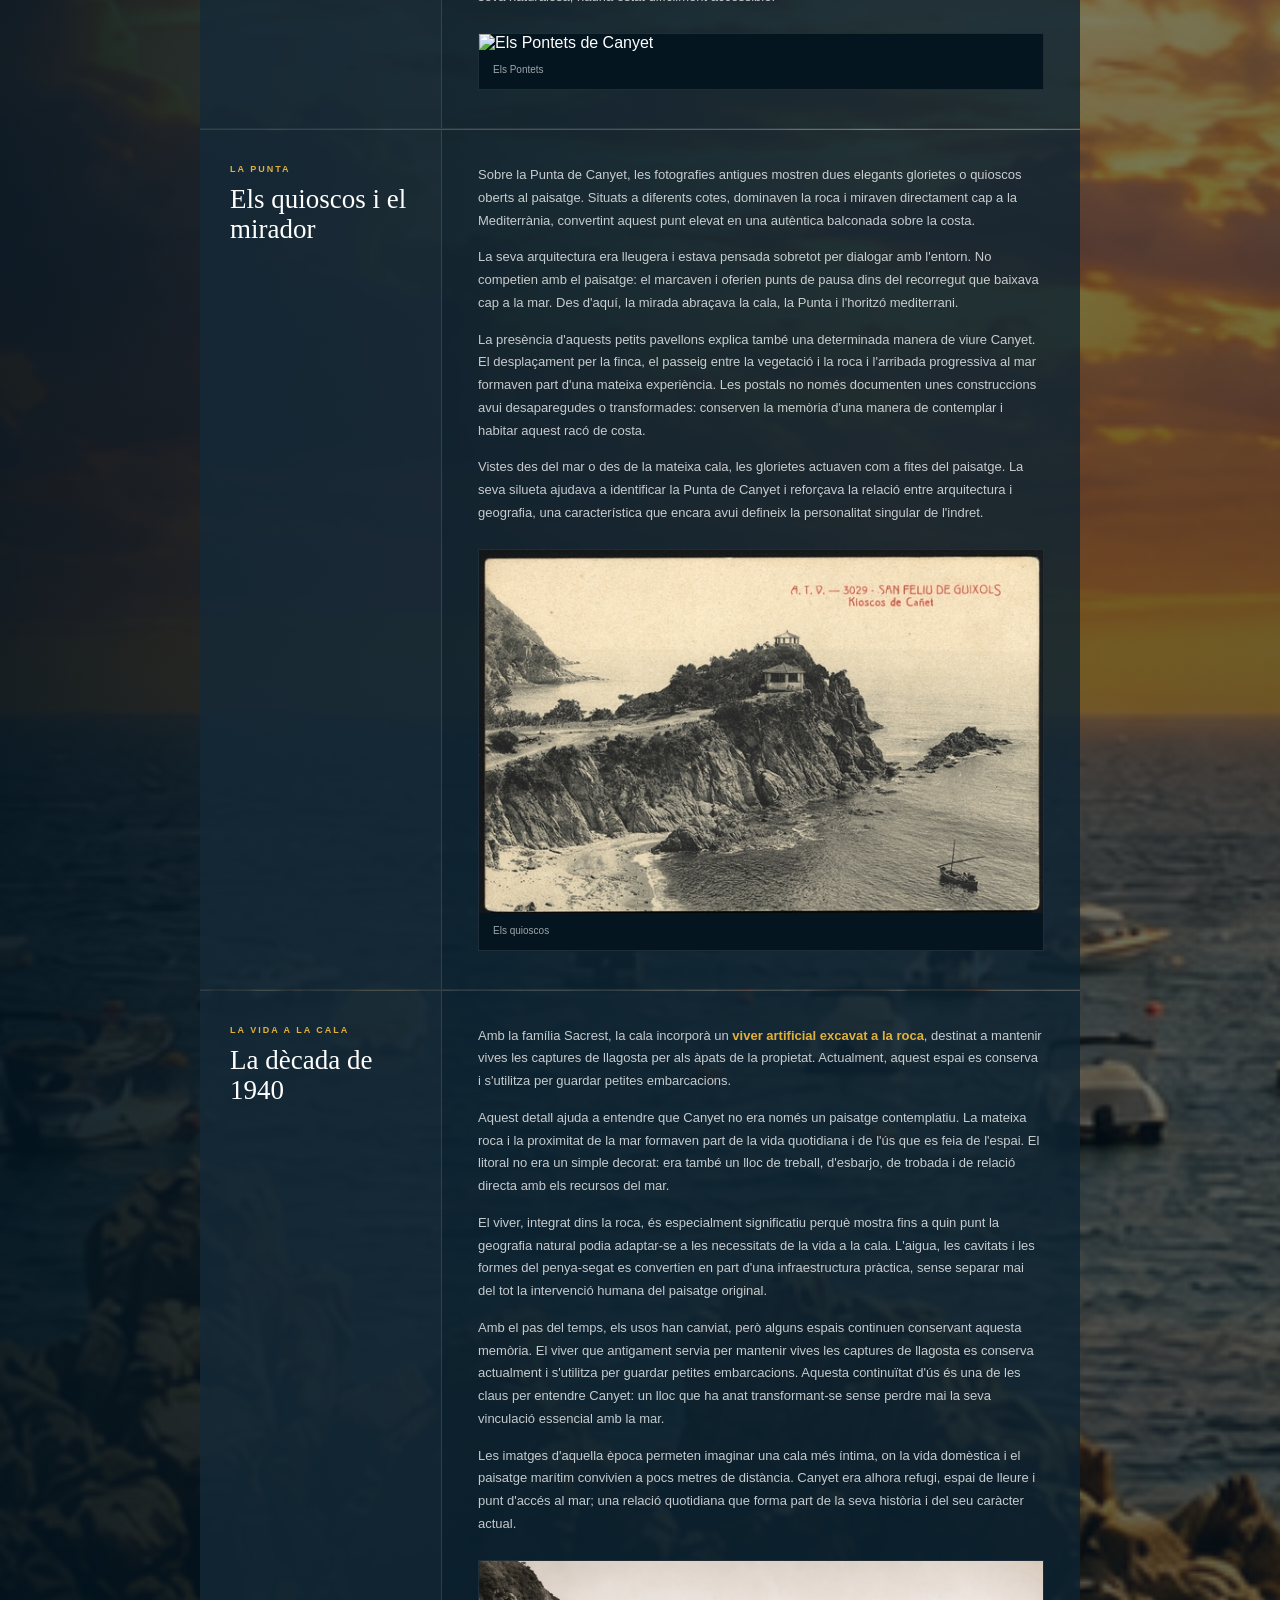
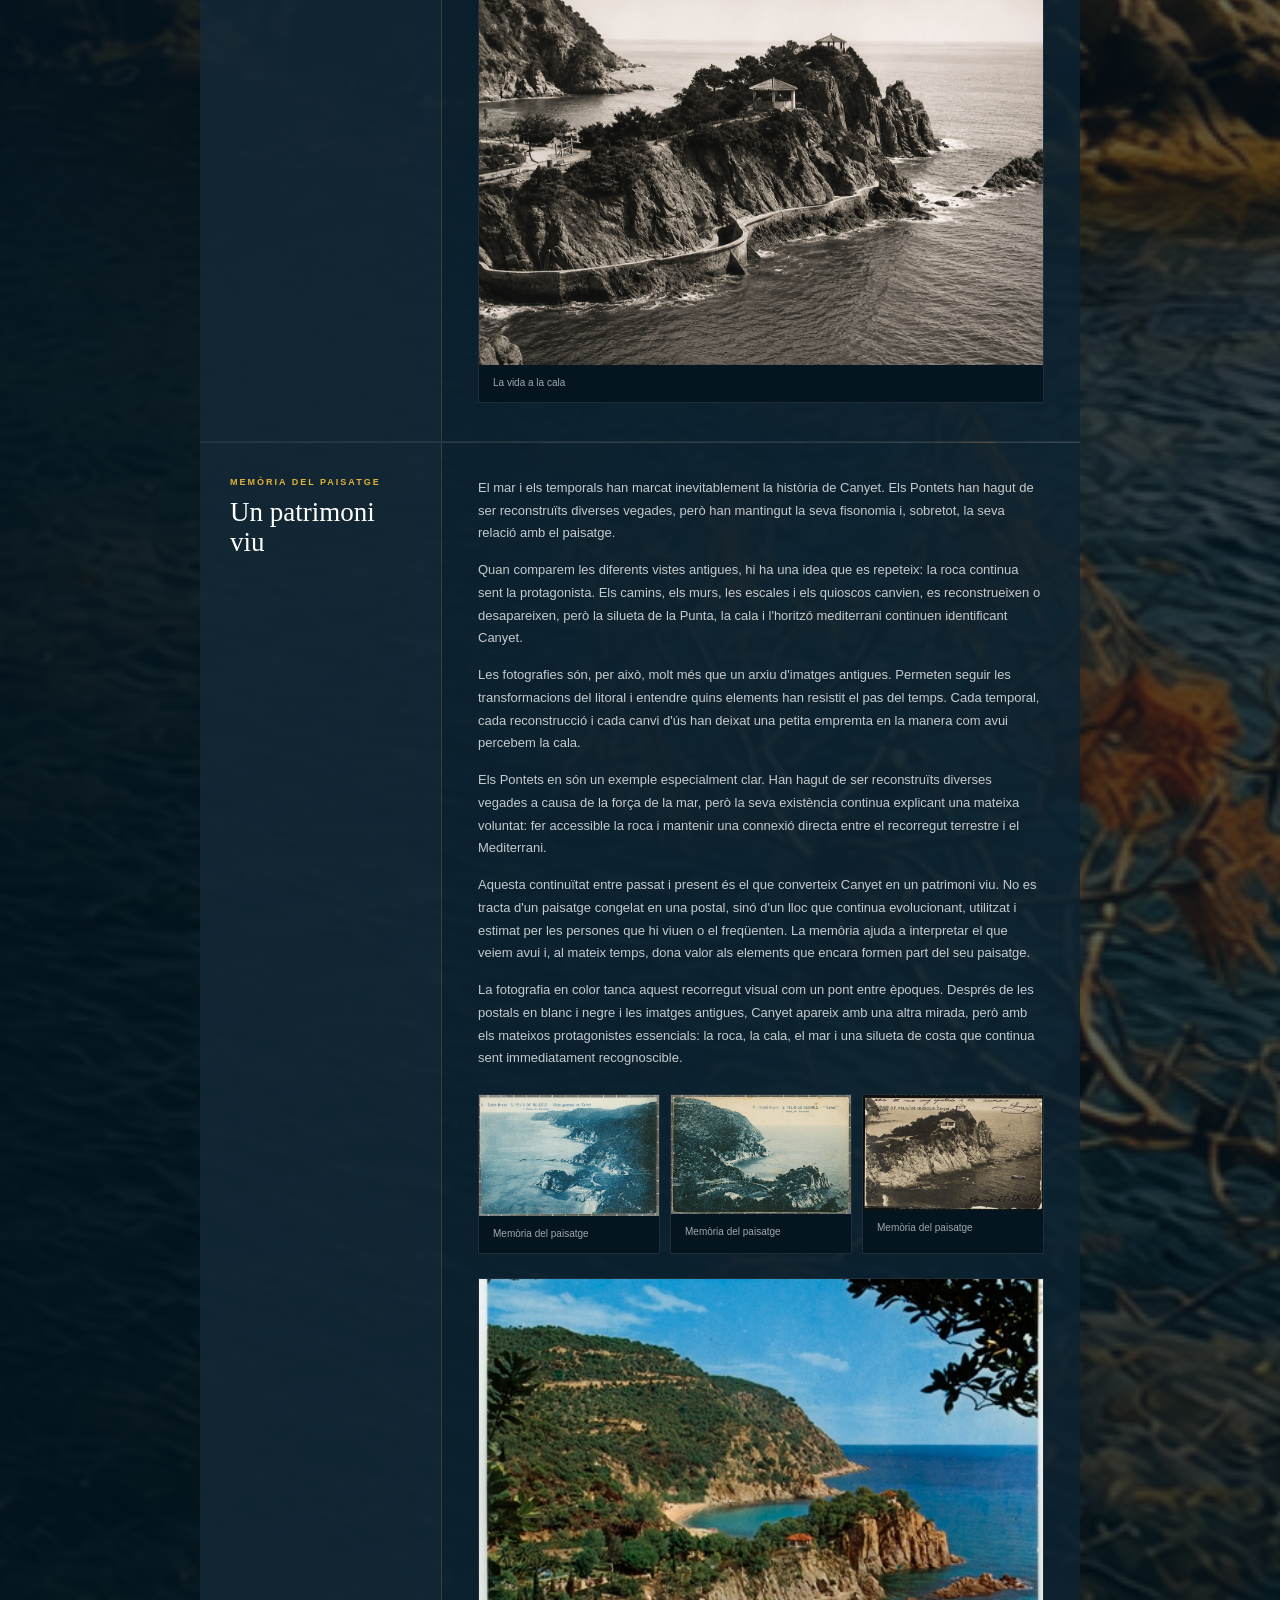
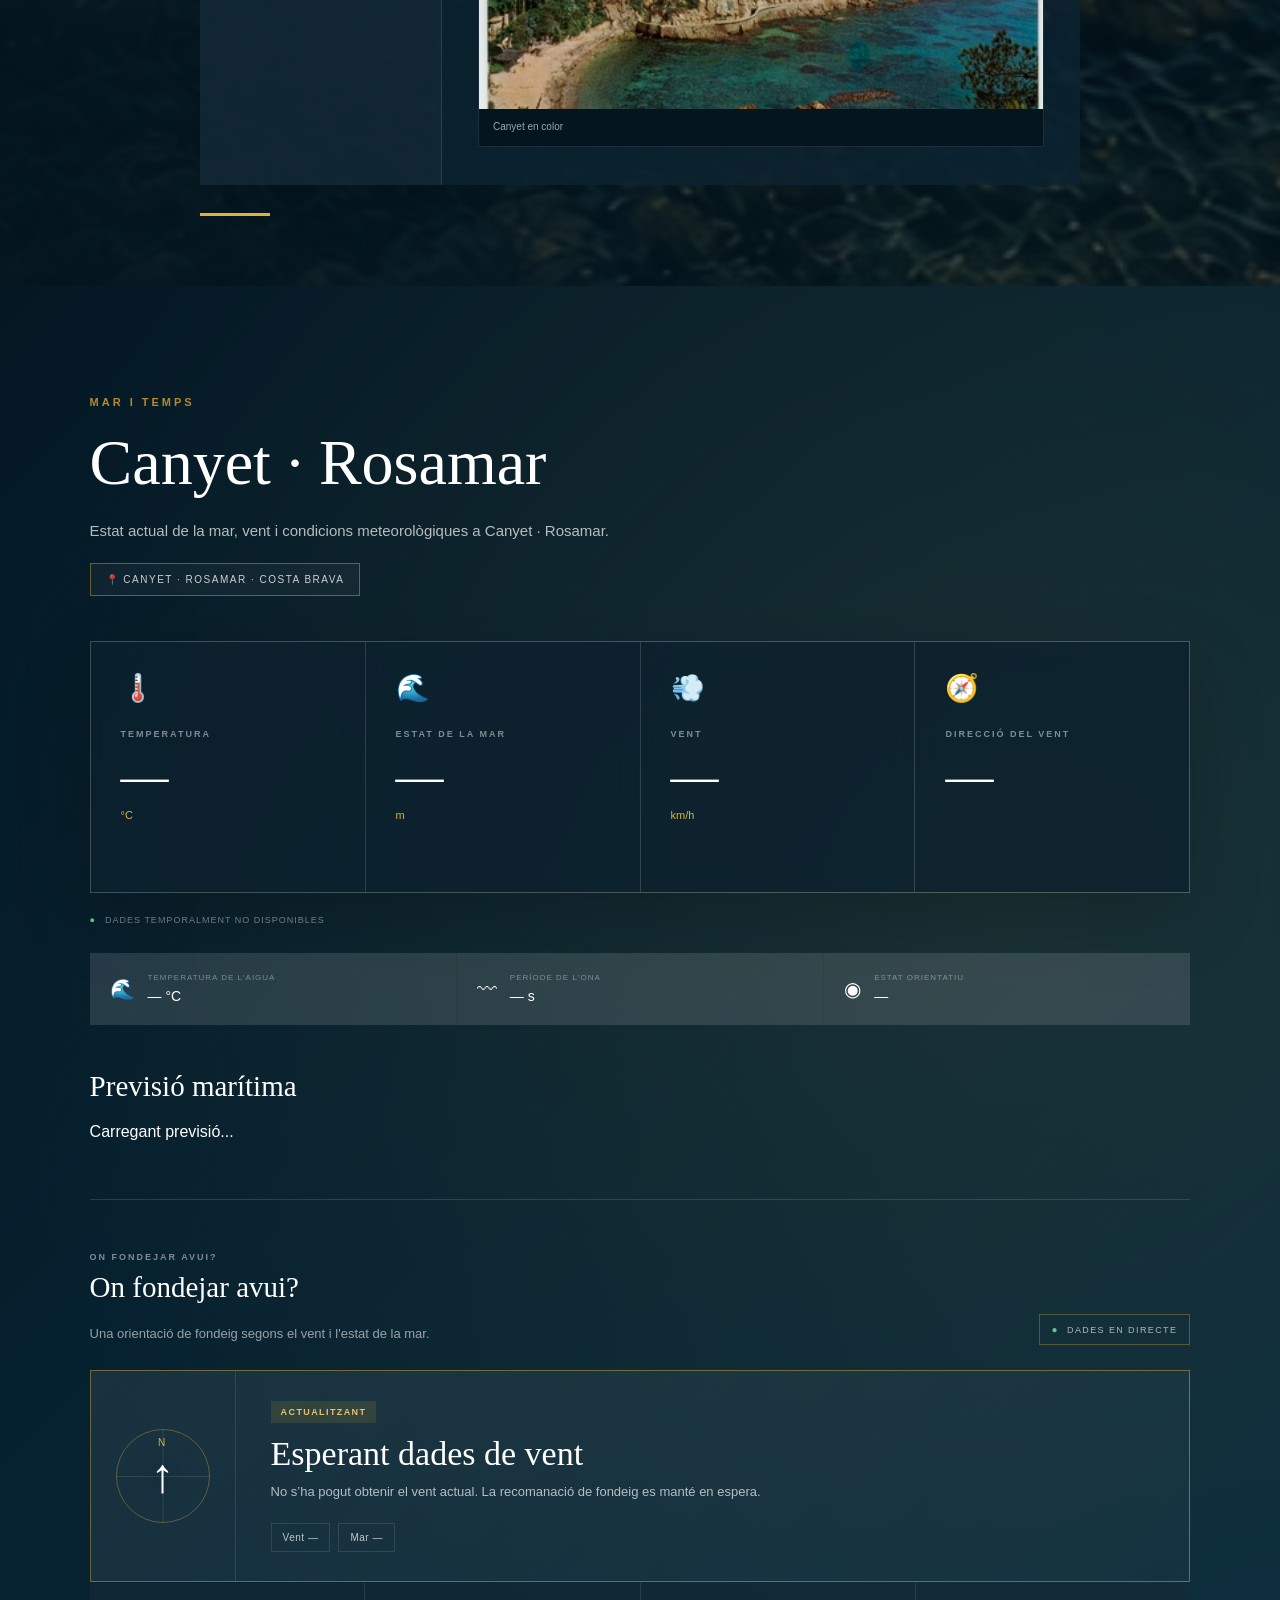
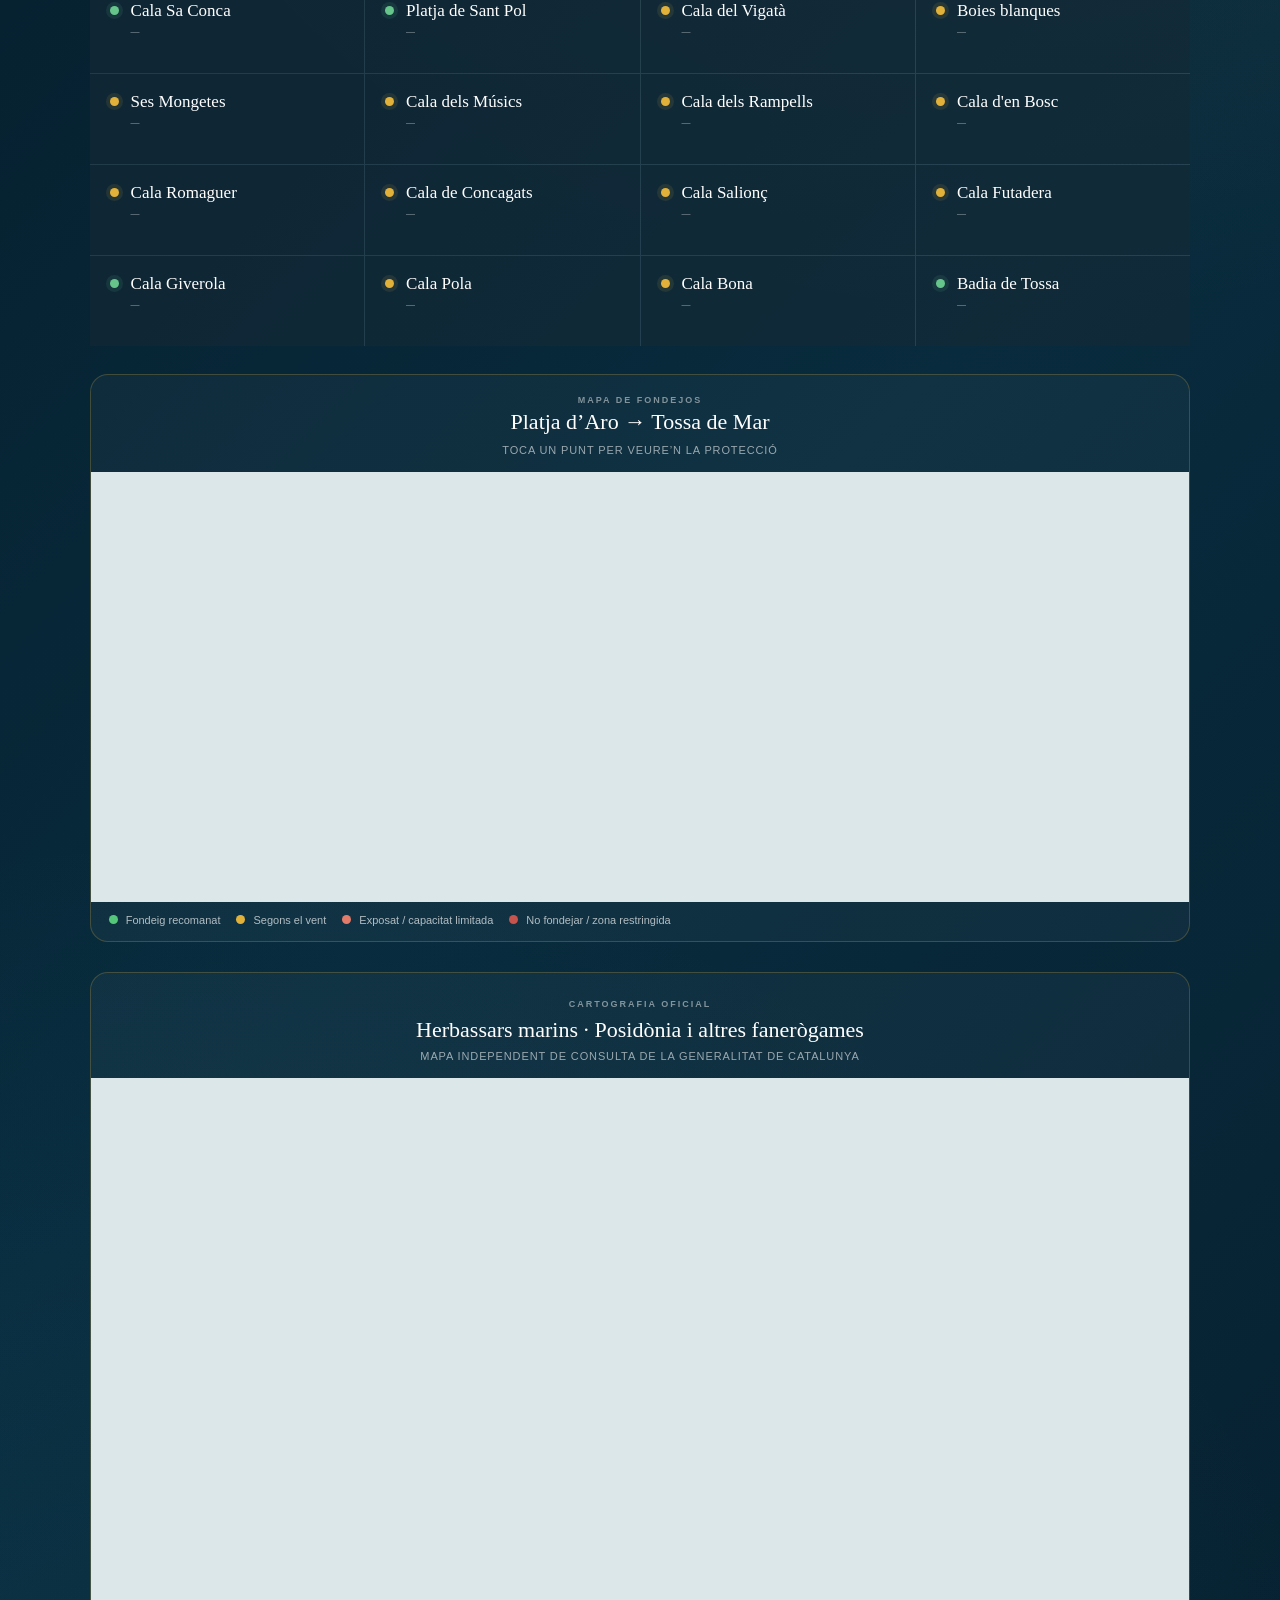
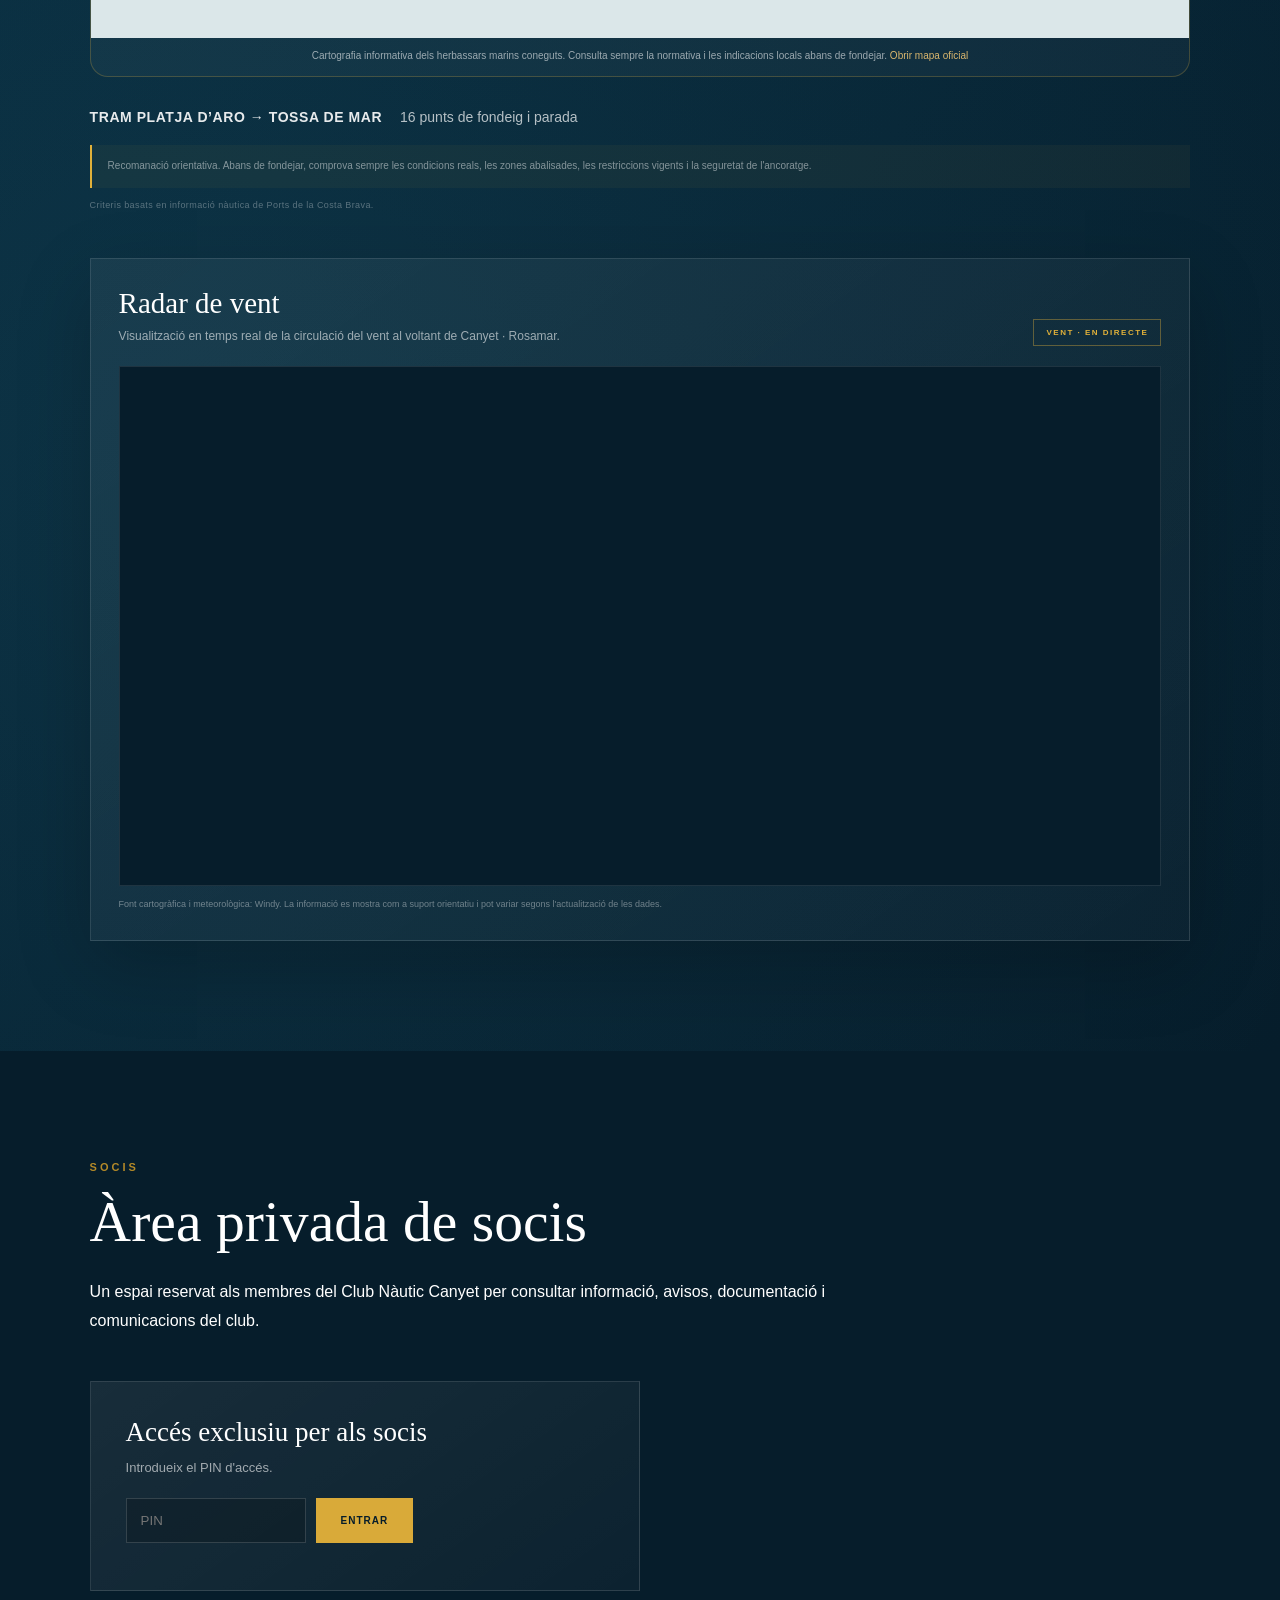
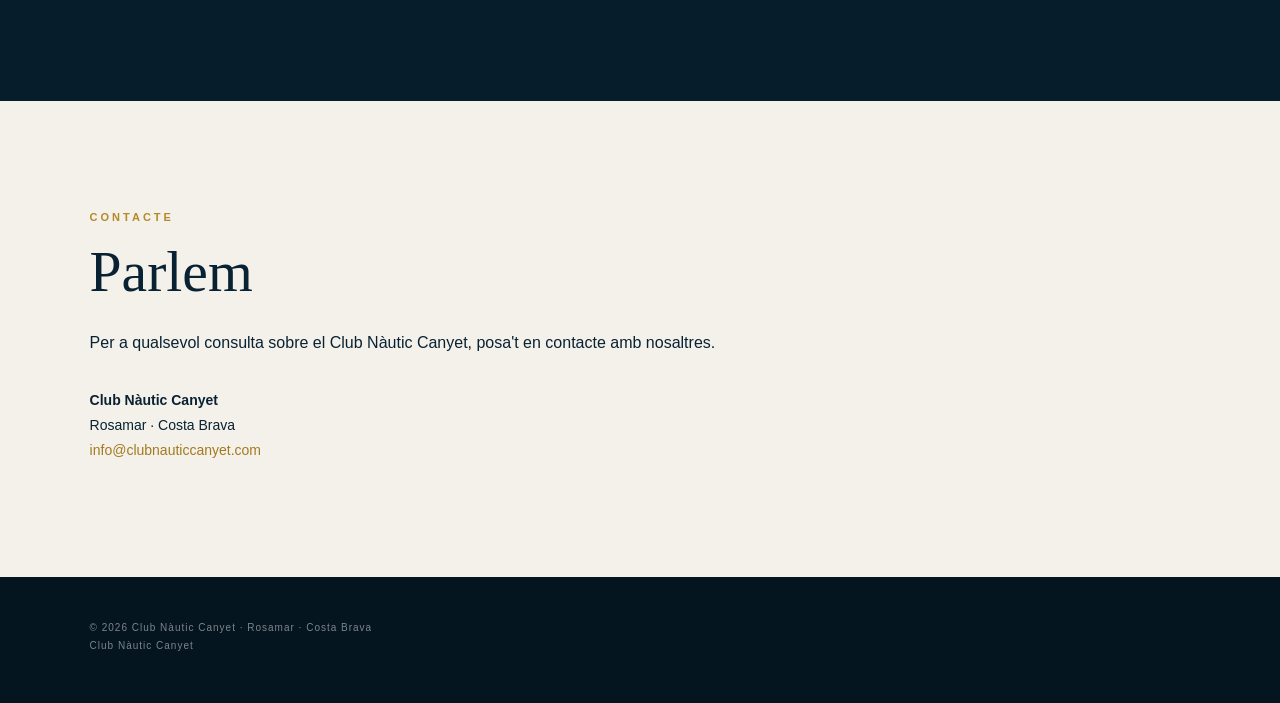
==== commit ddf397cb: "Add files via upload" ====
--- a/index.html
+++ b/index.html
@@ -3354,6 +3354,11 @@
 
 <link rel="stylesheet" href="https://unpkg.com/leaflet@1.9.4/dist/leaflet.css" />
 
+<style>
+@media (max-width: 700px) {
+  .herbarium-map-wrap > div:nth-child(2) { height: 460px !important; }
+}
+</style>
 </head>
 
 <body>
@@ -5067,6 +5072,27 @@
                 <span><i class="legend-dot legend-caution"></i> <span data-i18n="anchorage_map_legend_caution">Exposat / capacitat limitada</span></span>
                 <span><i class="legend-dot legend-no-anchor"></i> <span data-i18n="anchorage_map_legend_no_anchor">No fondejar / zona restringida</span></span>
             </div>
+        </div>
+
+        <div class="herbarium-map-wrap" style="width:100%;margin:30px auto 0;border:1px solid rgba(225,177,58,.24);background:rgba(255,255,255,.035);border-radius:18px;overflow:hidden;">
+            <div style="padding:20px 22px 16px;text-align:center;">
+                <span class="marine-label">CARTOGRAFIA OFICIAL</span>
+                <h4 style="margin:6px 0 7px;font-family:Georgia,serif;font-size:22px;font-weight:400;color:#fff;">Herbassars marins · Posidònia i altres fanerògames</h4>
+                <p style="margin:0;color:rgba(255,255,255,.58);font-size:11px;letter-spacing:.08em;text-transform:uppercase;">Mapa independent de consulta de la Generalitat de Catalunya</p>
+            </div>
+            <div style="width:100%;height:560px;min-height:420px;background:#dbe7e9;">
+                <iframe
+                    title="Cartografia oficial dels herbassars marins de Catalunya"
+                    src="https://www.google.com/maps/d/embed?mid=18WgsmikuaQhnTd5FDjZrQmvjZyim6LM&amp;hl=ca&amp;ll=41.75%2C3.0&amp;z=11"
+                    style="display:block;width:100%;height:100%;border:0;"
+                    loading="lazy"
+                    allowfullscreen>
+                </iframe>
+            </div>
+            <p style="margin:0;padding:10px 16px 13px;color:rgba(255,255,255,.58);font-size:10px;line-height:1.5;text-align:center;">
+                Cartografia informativa dels herbassars marins coneguts. Consulta sempre la normativa i les indicacions locals abans de fondejar.
+                <a href="https://gen.cat/mapaherbassarsmarins" target="_blank" rel="noopener" style="color:#d9b66d;">Obrir mapa oficial</a>
+            </p>
         </div>
 
         <div class="anchorage-coverage">
@@ -6561,12 +6587,12 @@
     });
 }
 
-function updateAnchorageListAdvice(selected, favorableIds=[], blockedAll=false){
+function updateAnchorageListAdvice(selected, favorableIds=[], blockedAll=false, outingCaution=false){
     const lang=currentAnchorageLanguage();
     const labels={
-        ca:{good:"FAVORABLE ARA",primary:"OPCIÓ PRINCIPAL",bad:"NO RECOMANAT ARA"},
-        es:{good:"FAVORABLE AHORA",primary:"OPCIÓN PRINCIPAL",bad:"NO RECOMENDADO AHORA"},
-        fr:{good:"FAVORABLE MAINTENANT",primary:"OPTION PRINCIPALE",bad:"NON RECOMMANDÉ MAINTENANT"}
+        ca:{good:"FAVORABLE ARA",primary:"OPCIÓ PRINCIPAL",bad:"NO RECOMANAT ARA",shelter:"ABRIC RELATIU"},
+        es:{good:"FAVORABLE AHORA",primary:"OPCIÓN PRINCIPAL",bad:"NO RECOMENDADO AHORA",shelter:"ABRIGO RELATIVO"},
+        fr:{good:"FAVORABLE MAINTENANT",primary:"OPTION PRINCIPALE",bad:"NON RECOMMANDÉ MAINTENANT",shelter:"ABRI RELATIF"}
     }[lang] || {good:"FAVORABLE ARA",primary:"OPCIÓ PRINCIPAL",bad:"NO RECOMANAT ARA"};
 
     const favorable = new Set(favorableIds || []);
@@ -6578,7 +6604,7 @@
 
         const good = !blockedAll && favorable.has(id);
         const primary = good && selected === id;
-        advice.textContent = primary ? labels.primary : (good ? labels.good : labels.bad);
+        advice.textContent = primary ? (outingCaution ? labels.shelter : labels.primary) : (good ? (outingCaution ? labels.shelter : labels.good) : labels.bad);
         dot.classList.remove("anchorage-dot-good","anchorage-dot-watch","anchorage-dot-limit");
         dot.classList.add(good ? "anchorage-dot-good" : "anchorage-dot-limit");
     });
@@ -6656,11 +6682,13 @@
     const anchorableIds = candidatesOrder.slice();
 
     const calmWind = speed !== null && speed <= 10;
-    const calmSea = waveValue !== null && waveValue <= 0.6;
+    const calmSea = waveValue !== null && waveValue < 0.4;
     const moderateWind = speed !== null && speed >= 20;
-    const roughSea = waveValue !== null && waveValue >= 1.2;
+    const roughSea = waveValue !== null && waveValue >= 1.0;
     const strongWind = speed !== null && speed >= 30;
-    const veryRoughSea = waveValue !== null && waveValue >= 1.5;
+    const veryRoughSea = waveValue !== null && waveValue >= 1.2;
+    // Valorem per separat les condicions de sortida i l'abric local de la cala.
+    const outingCaution = (waveValue !== null && waveValue >= 0.7) || moderateWind;
 
     let selected = null;
     let favorableIds = [];
@@ -6704,16 +6732,18 @@
         if (selected) {
             const c = candidates[selected];
             place.textContent = c.name;
-            reason.textContent = favorableIds.length > 1
-                ? `${c.note} També hi ha altres fondejadors favorables ara, indicats al llistat.`
-                : c.note;
-            status.textContent = "OPCIÓ PRINCIPAL";
+            reason.textContent = outingCaution
+                ? `La cala pot oferir aquest abric relatiu (${c.note}) però les condicions generals a mar obert requereixen precaució. Valora l'estat real del mar, les ratxes i la previsió de tornada abans de sortir.`
+                : (favorableIds.length > 1
+                    ? `${c.note} També hi ha altres fondejadors favorables ara, indicats al llistat.`
+                    : c.note);
+            status.textContent = outingCaution ? "SORTIDA A VALORAR · PRECAUCIÓ" : "OPCIÓ PRINCIPAL";
             box.classList.remove("anchorage-good", "anchorage-watch", "anchorage-limit");
-            box.classList.add("anchorage-good");
+            box.classList.add(outingCaution ? "anchorage-watch" : "anchorage-good");
         } else {
             place.textContent = "Revisar el mapa de fondejos";
             reason.textContent = `Amb ${windName}, la protecció depèn de la mar local. Consulta les opcions del tram abans de fondejar.`;
-            status.textContent = "CONDICIONS A VALORAR";
+            status.textContent = outingCaution ? "SORTIDA A VALORAR · PRECAUCIÓ" : "CONDICIONS A VALORAR";
             box.classList.remove("anchorage-good", "anchorage-watch", "anchorage-limit");
             box.classList.add("anchorage-watch");
         }
@@ -6724,7 +6754,7 @@
         item.classList.remove("anchorage-item-active", "anchorage-item-muted");
         if (selected && item.dataset.anchorage === selected) item.classList.add("anchorage-item-active");
     });
-    updateAnchorageListAdvice(selected, favorableIds, blockedAll);
+    updateAnchorageListAdvice(selected, favorableIds, blockedAll, outingCaution);
     updateAnchorageMapSelection(selected);
 }
 
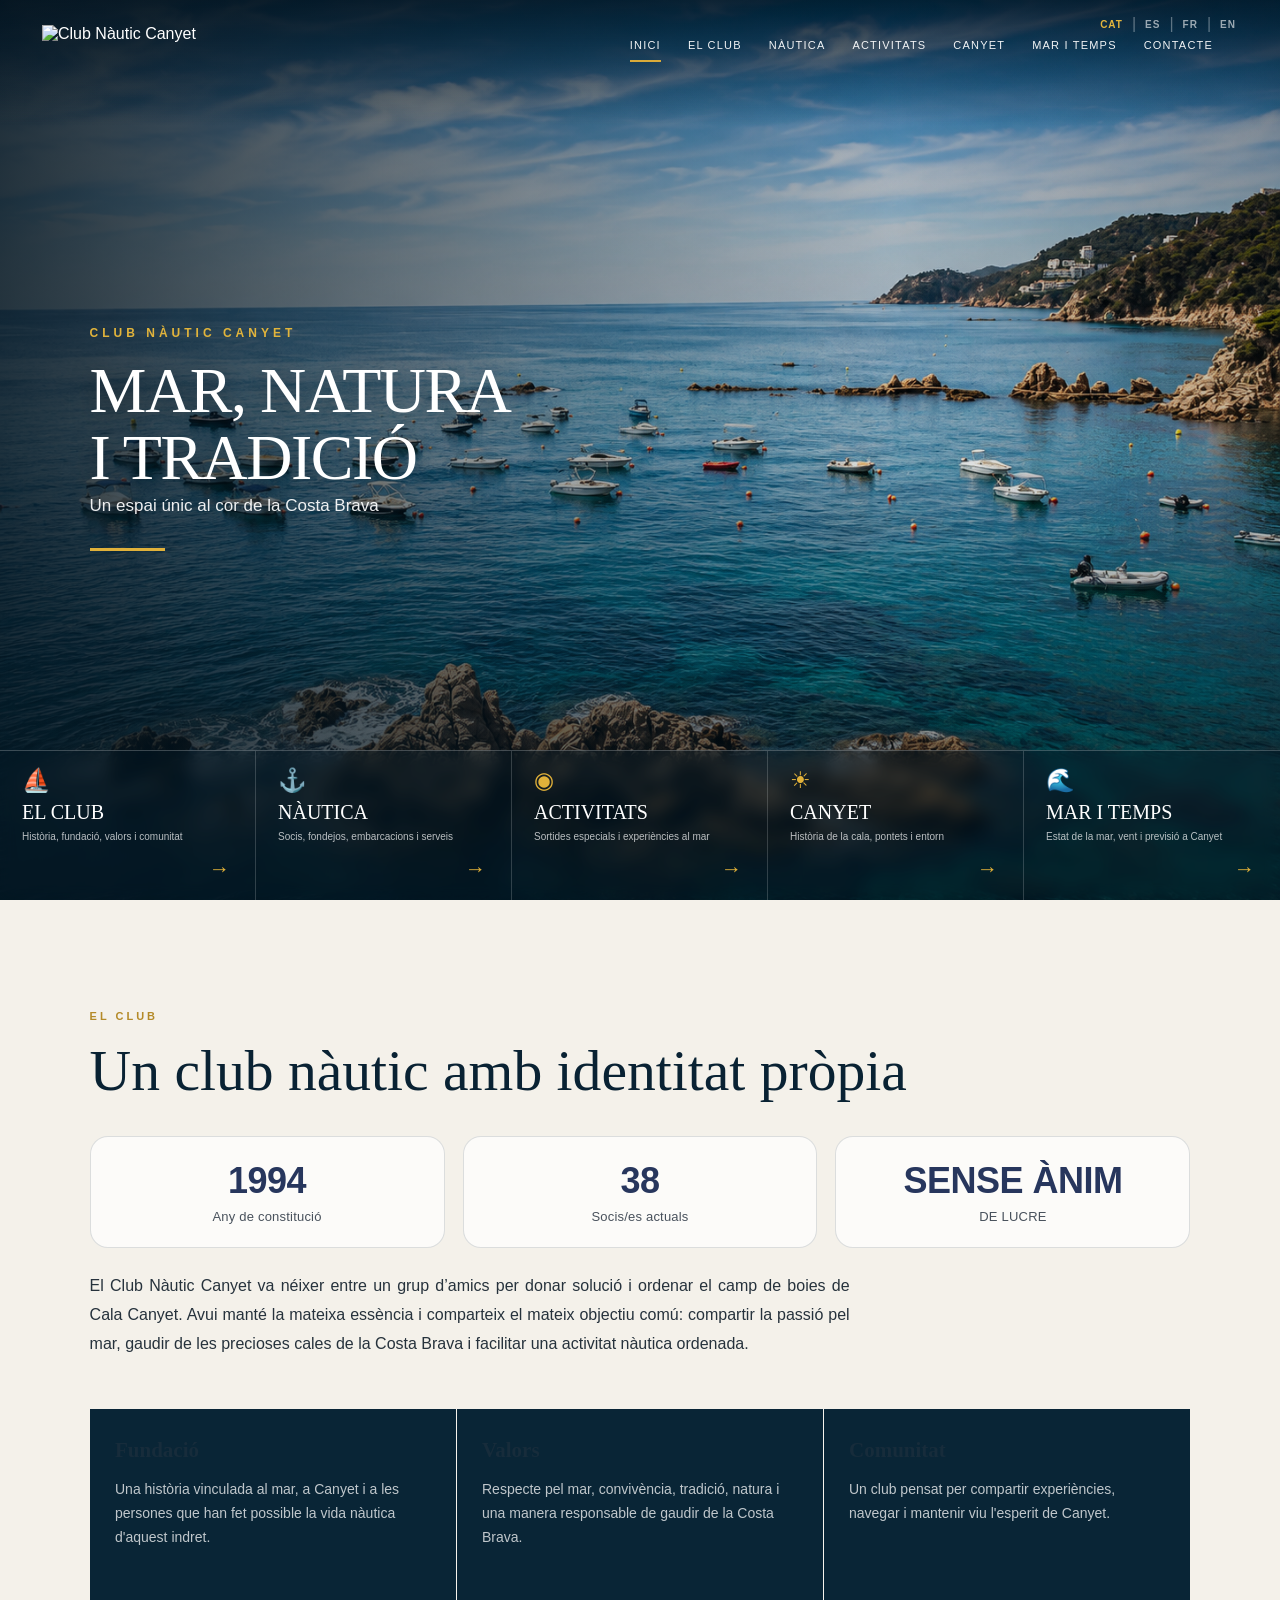
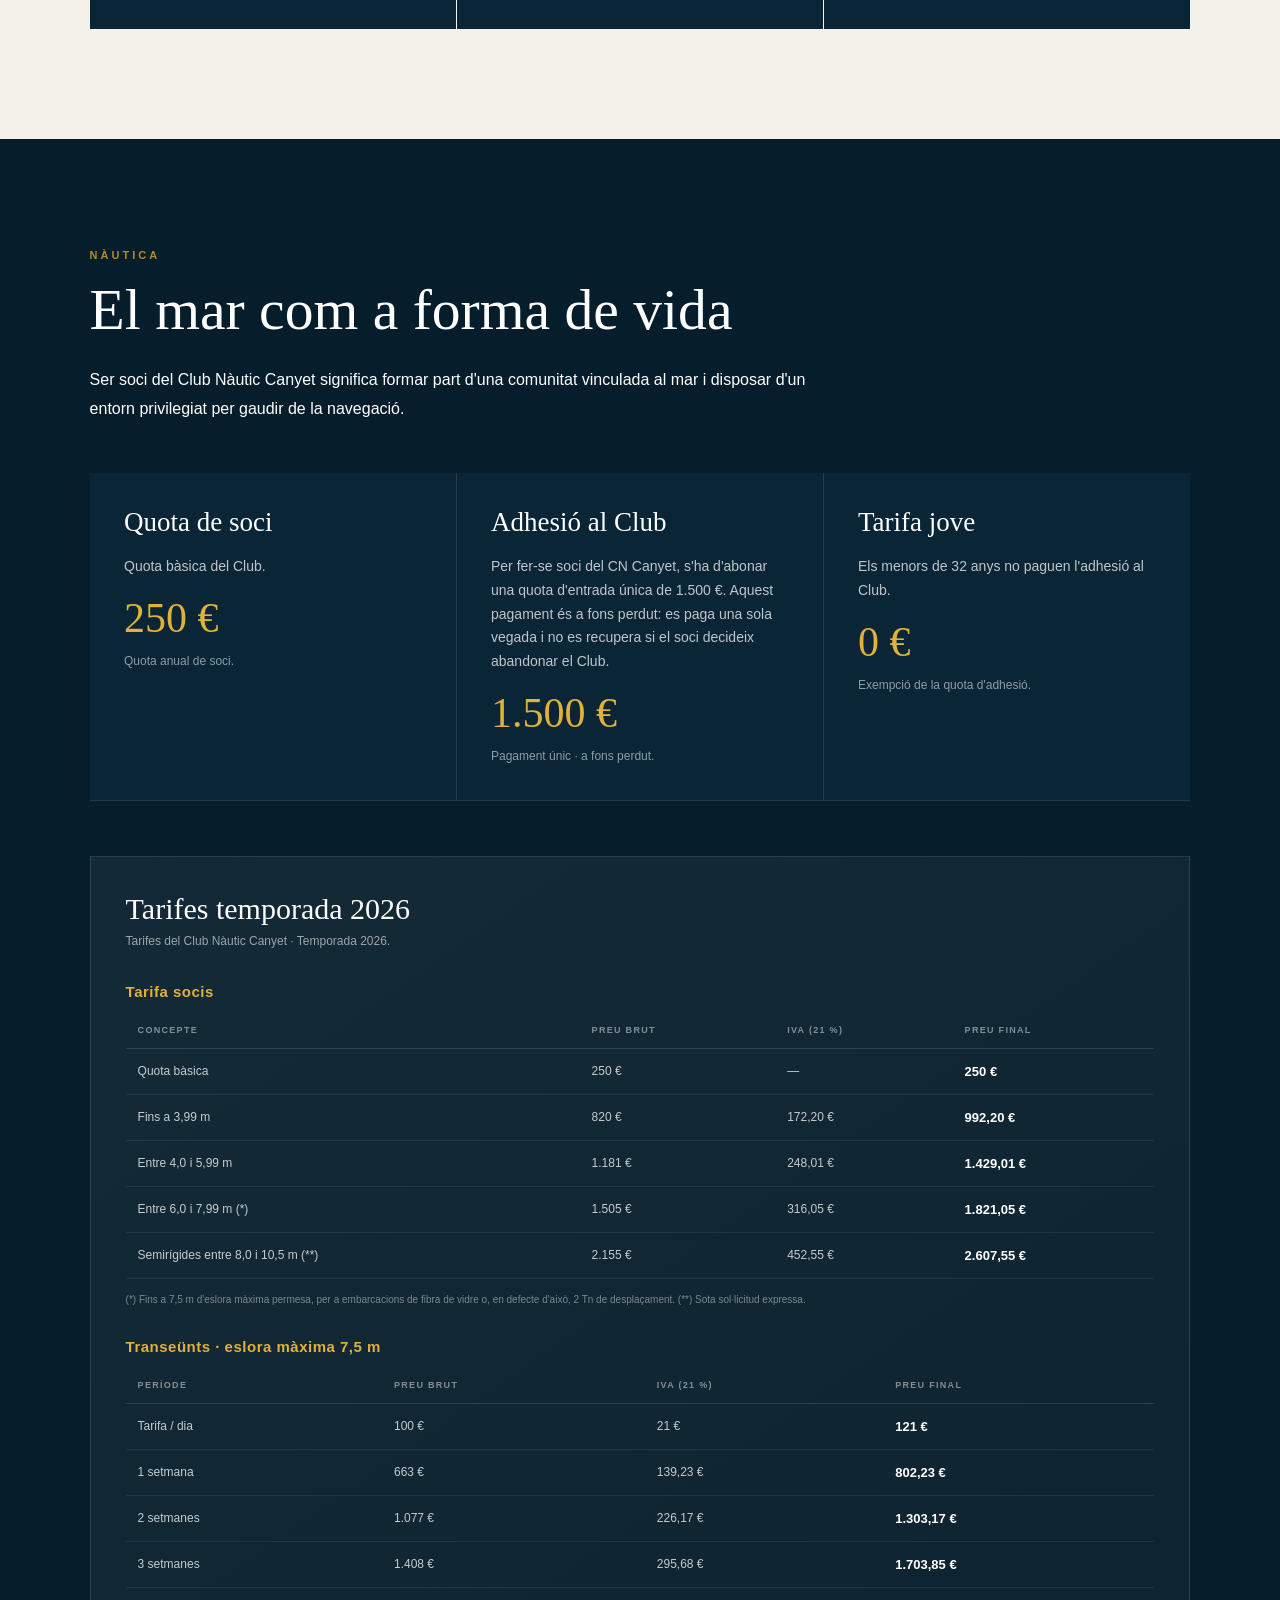
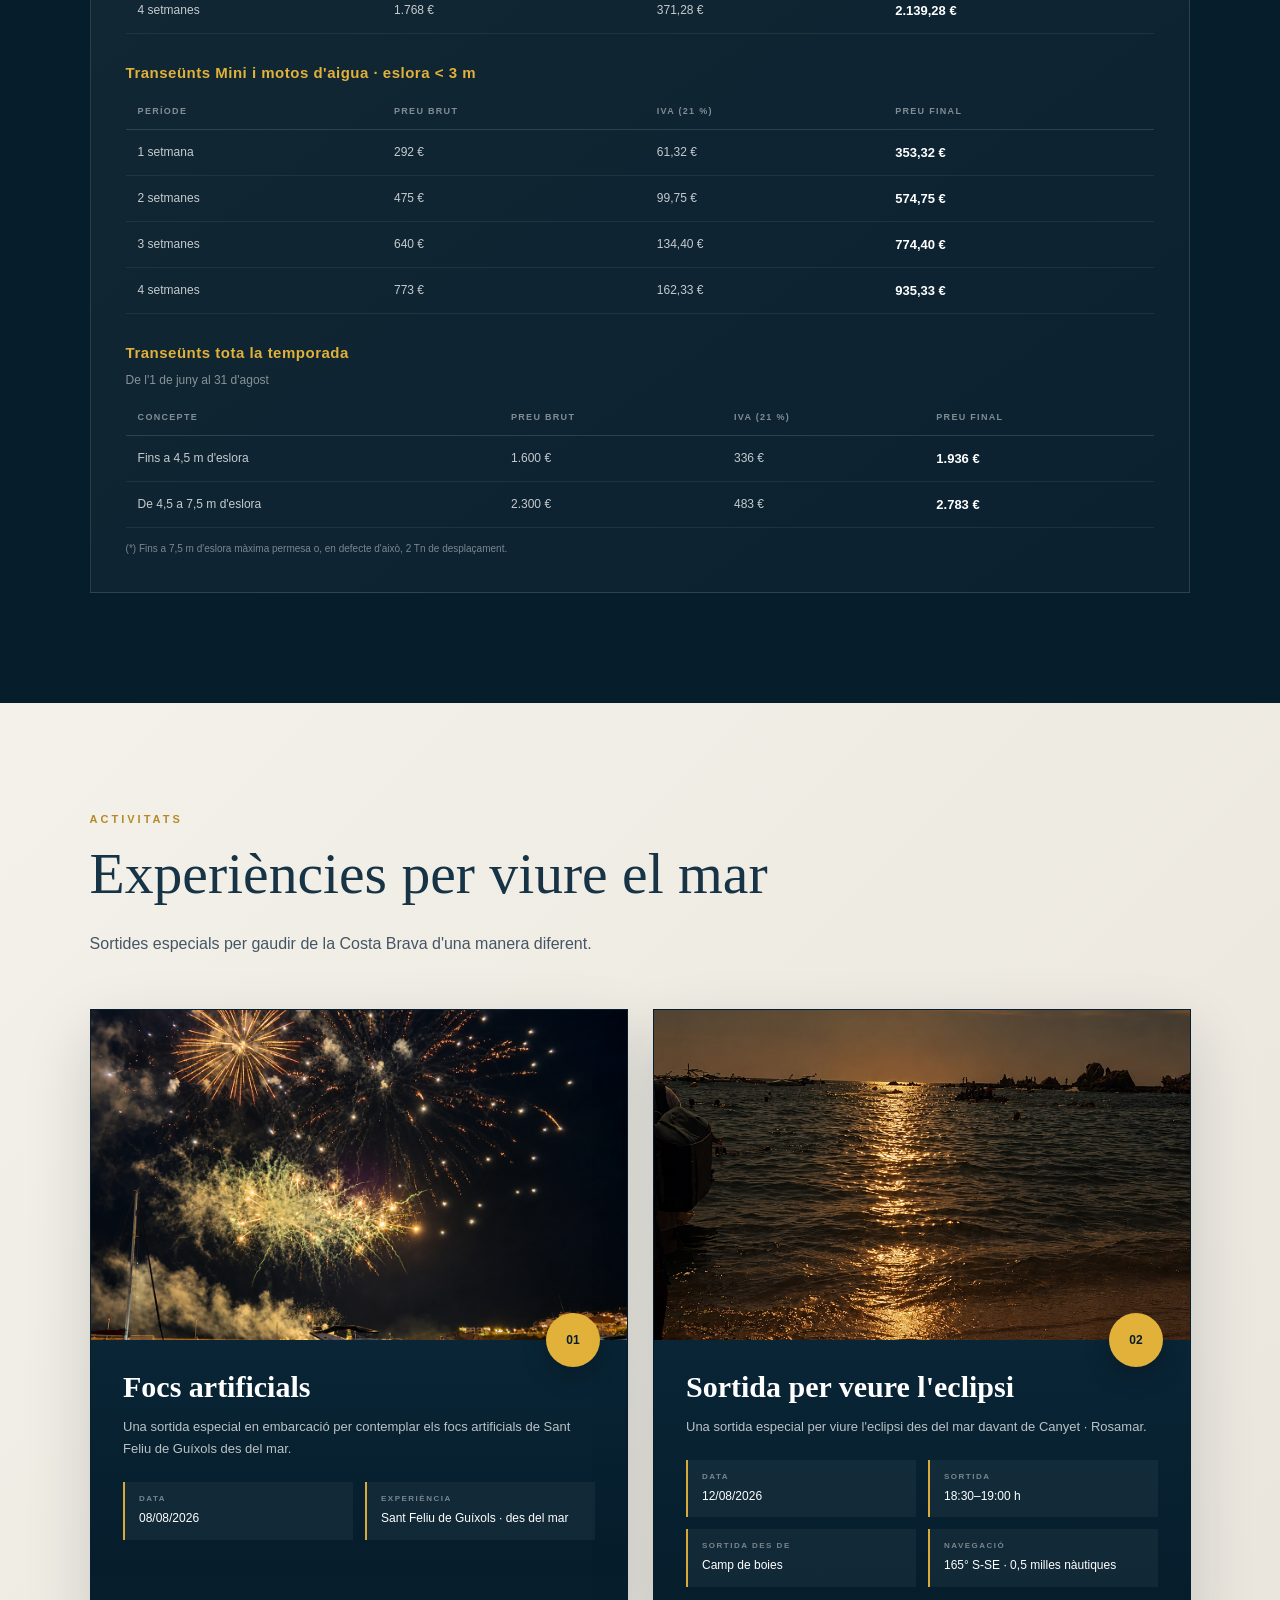
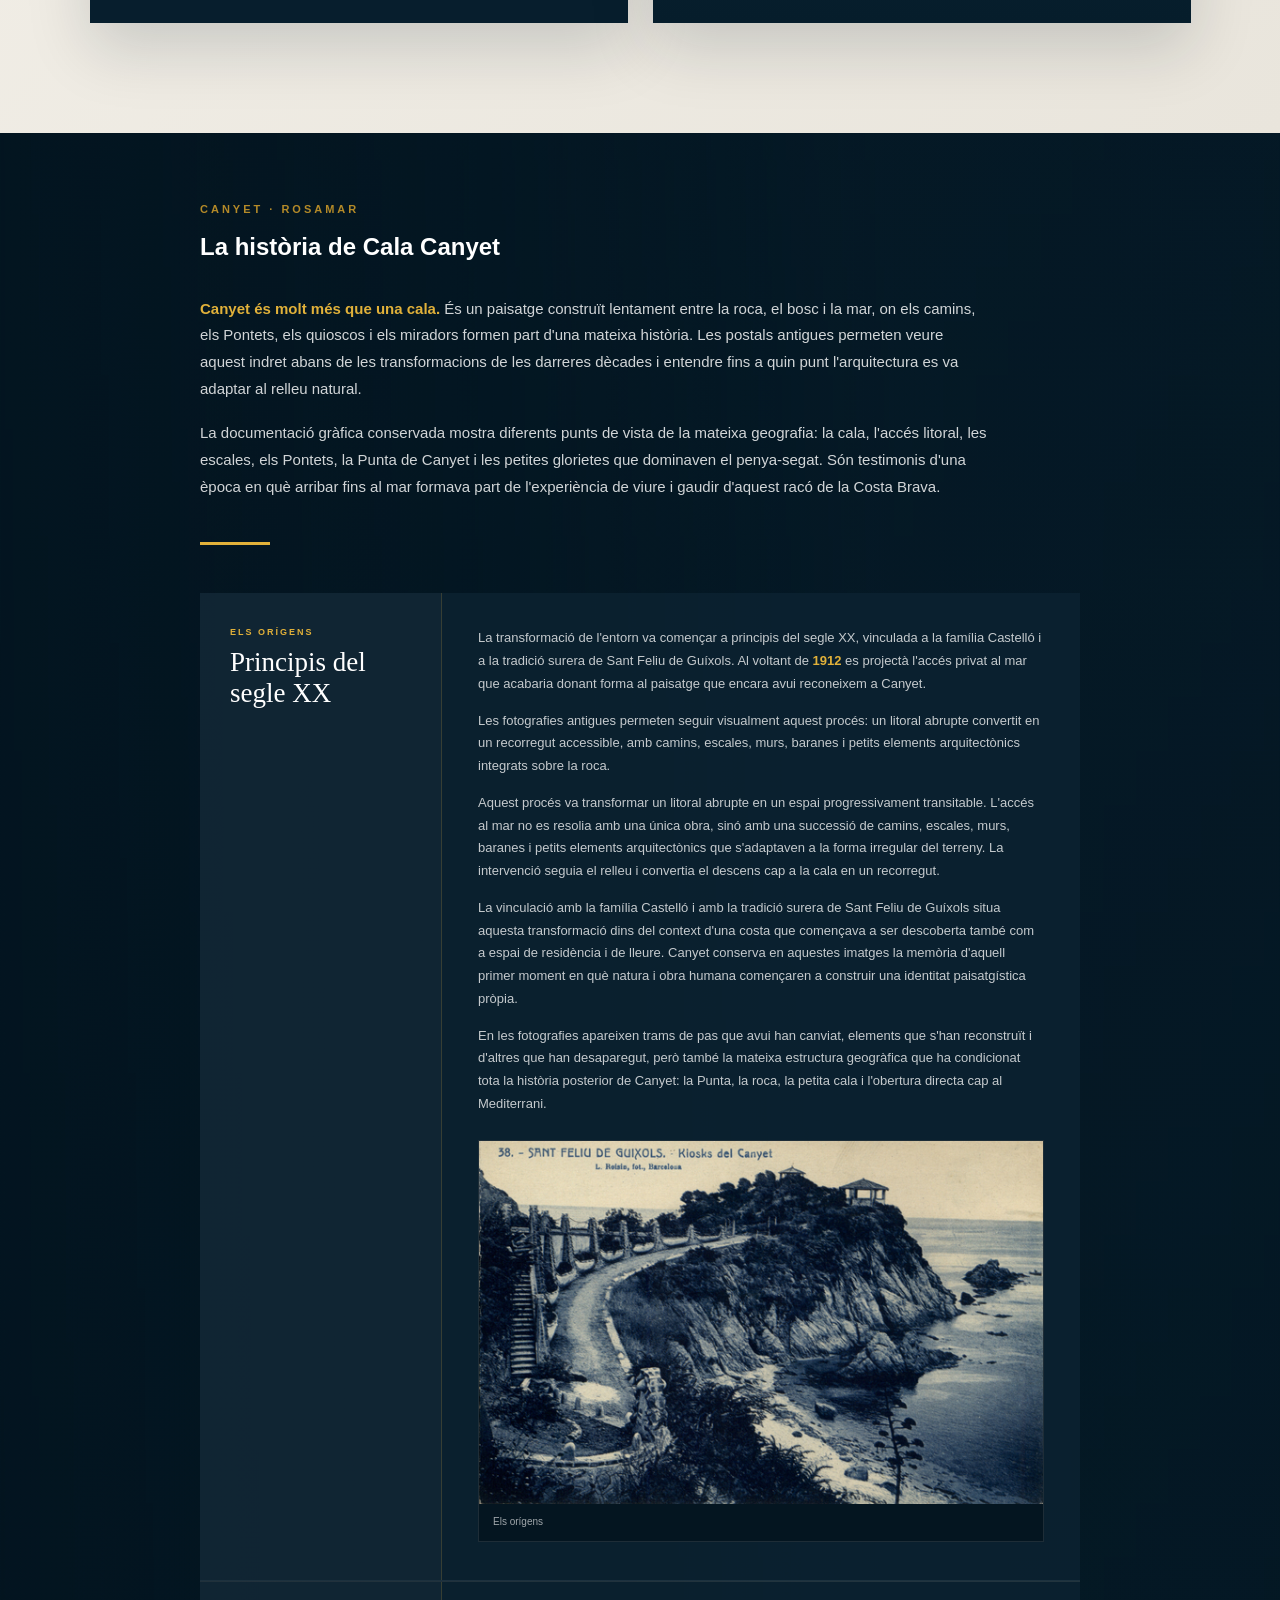
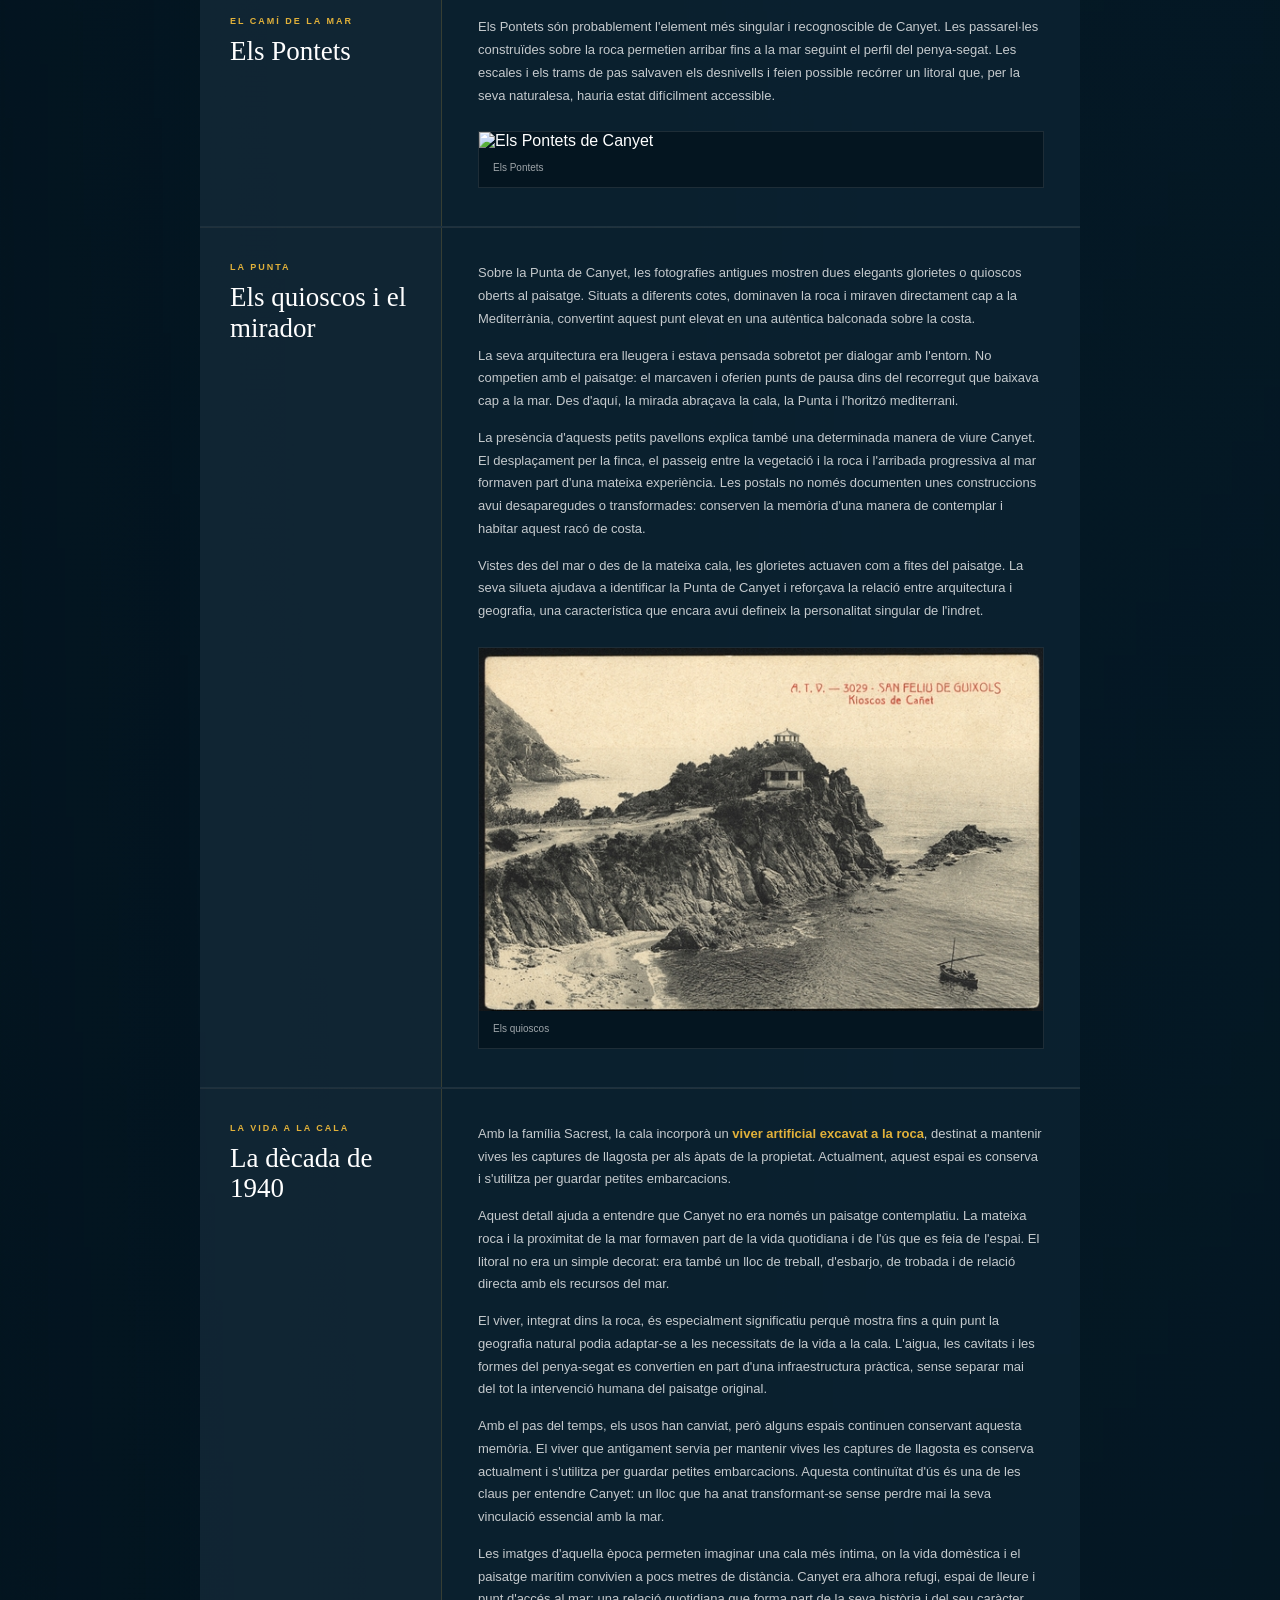
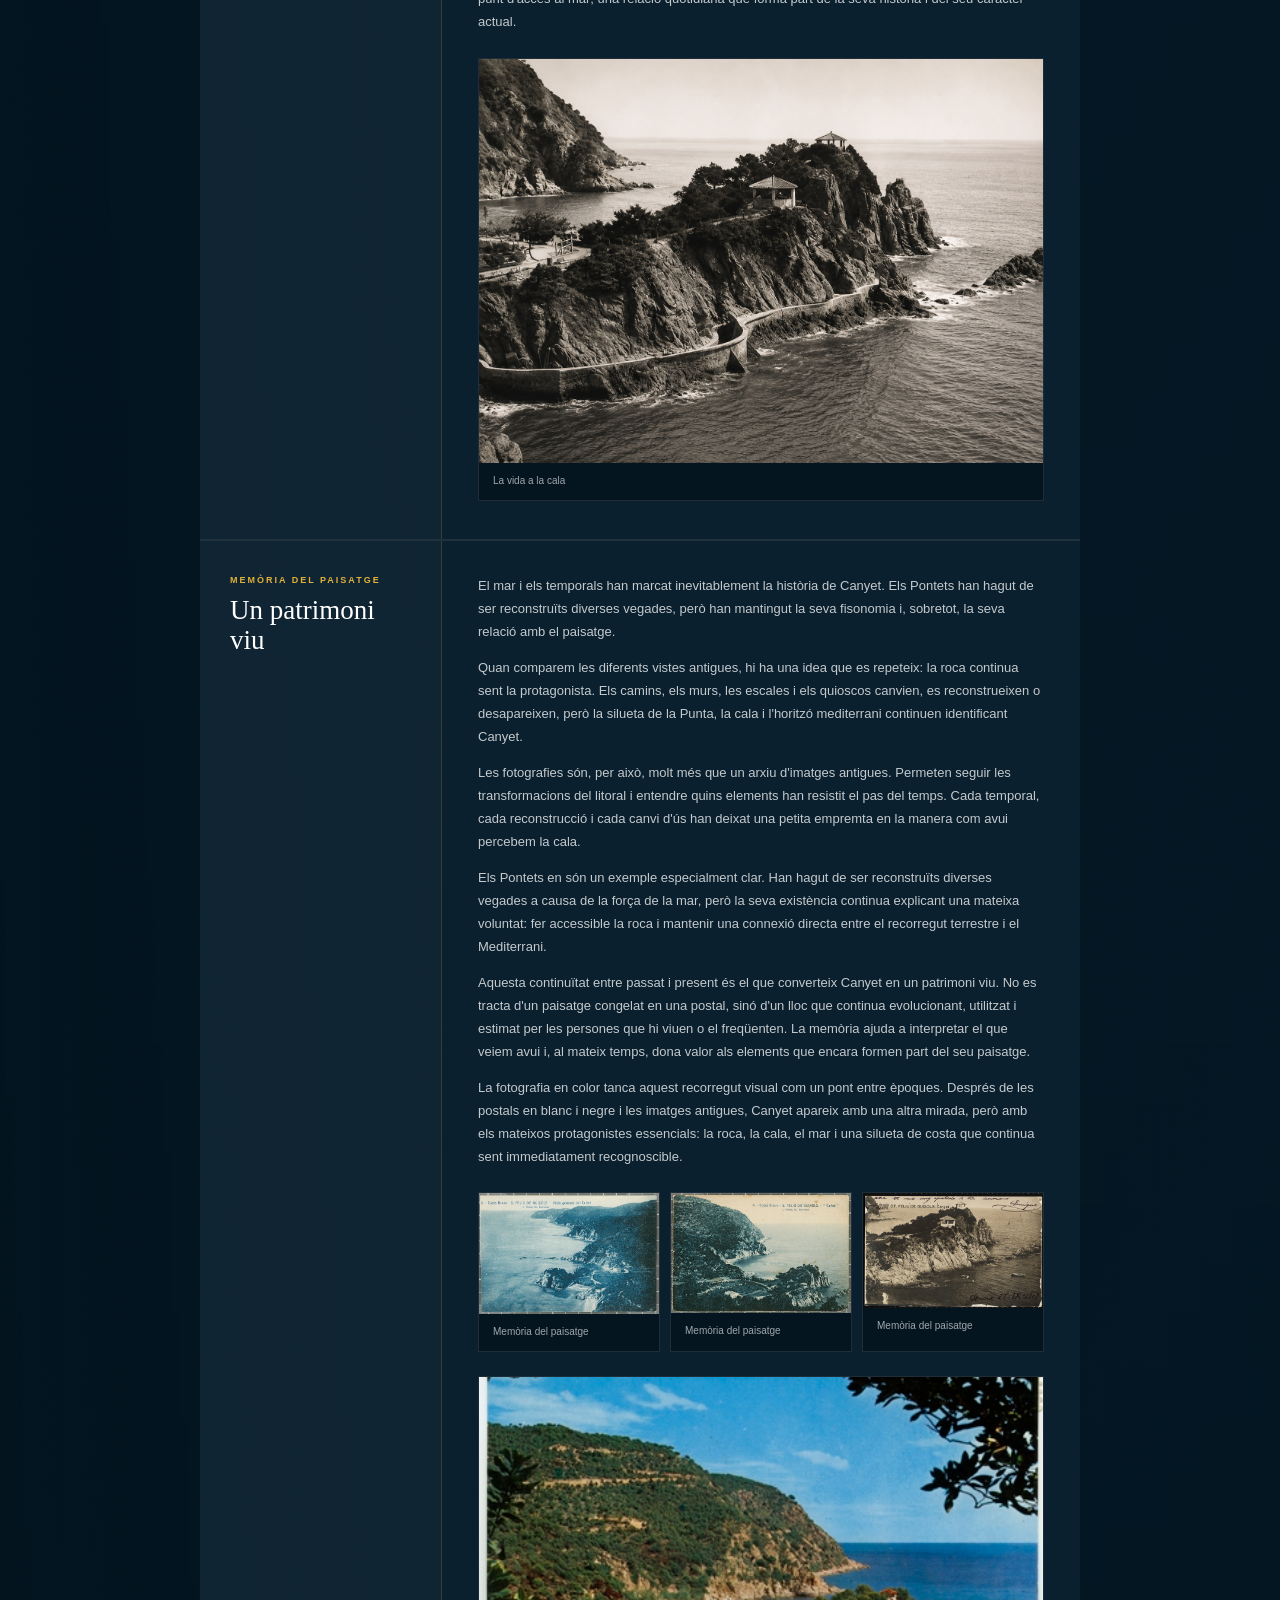
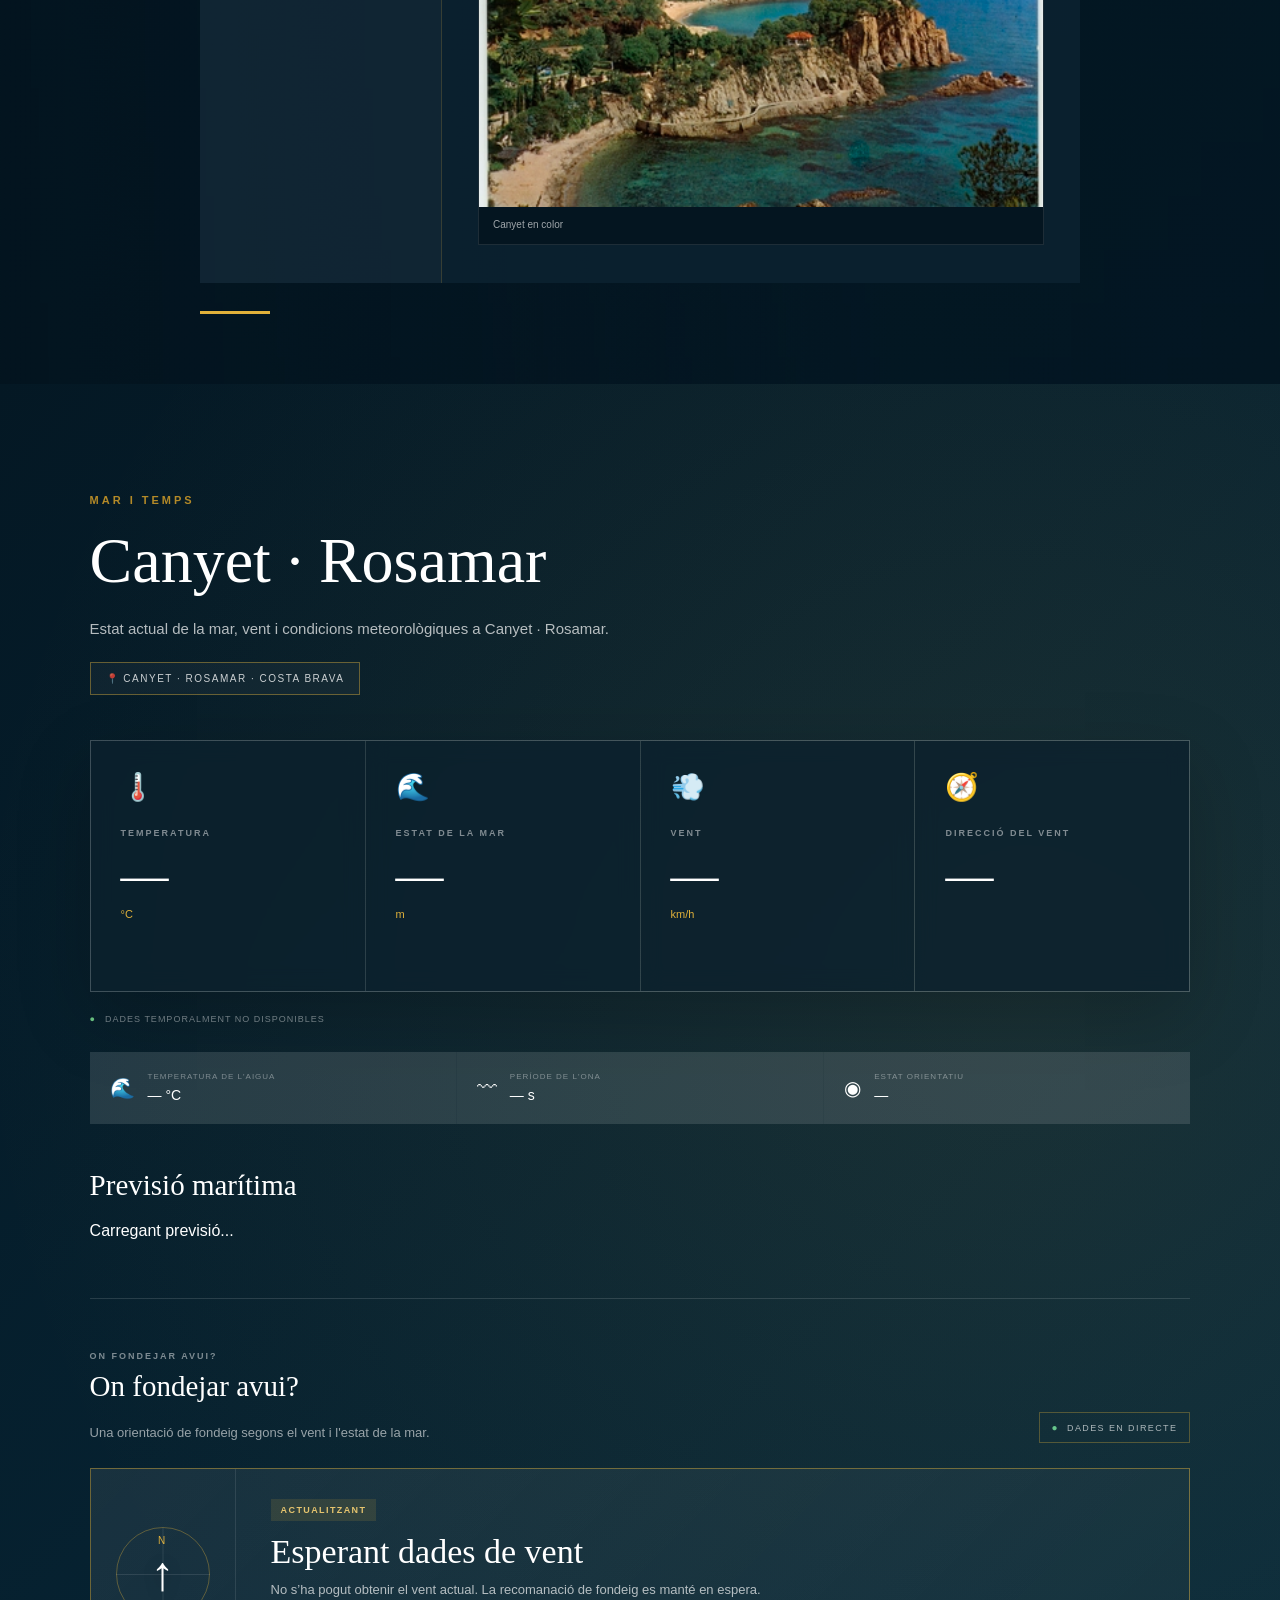
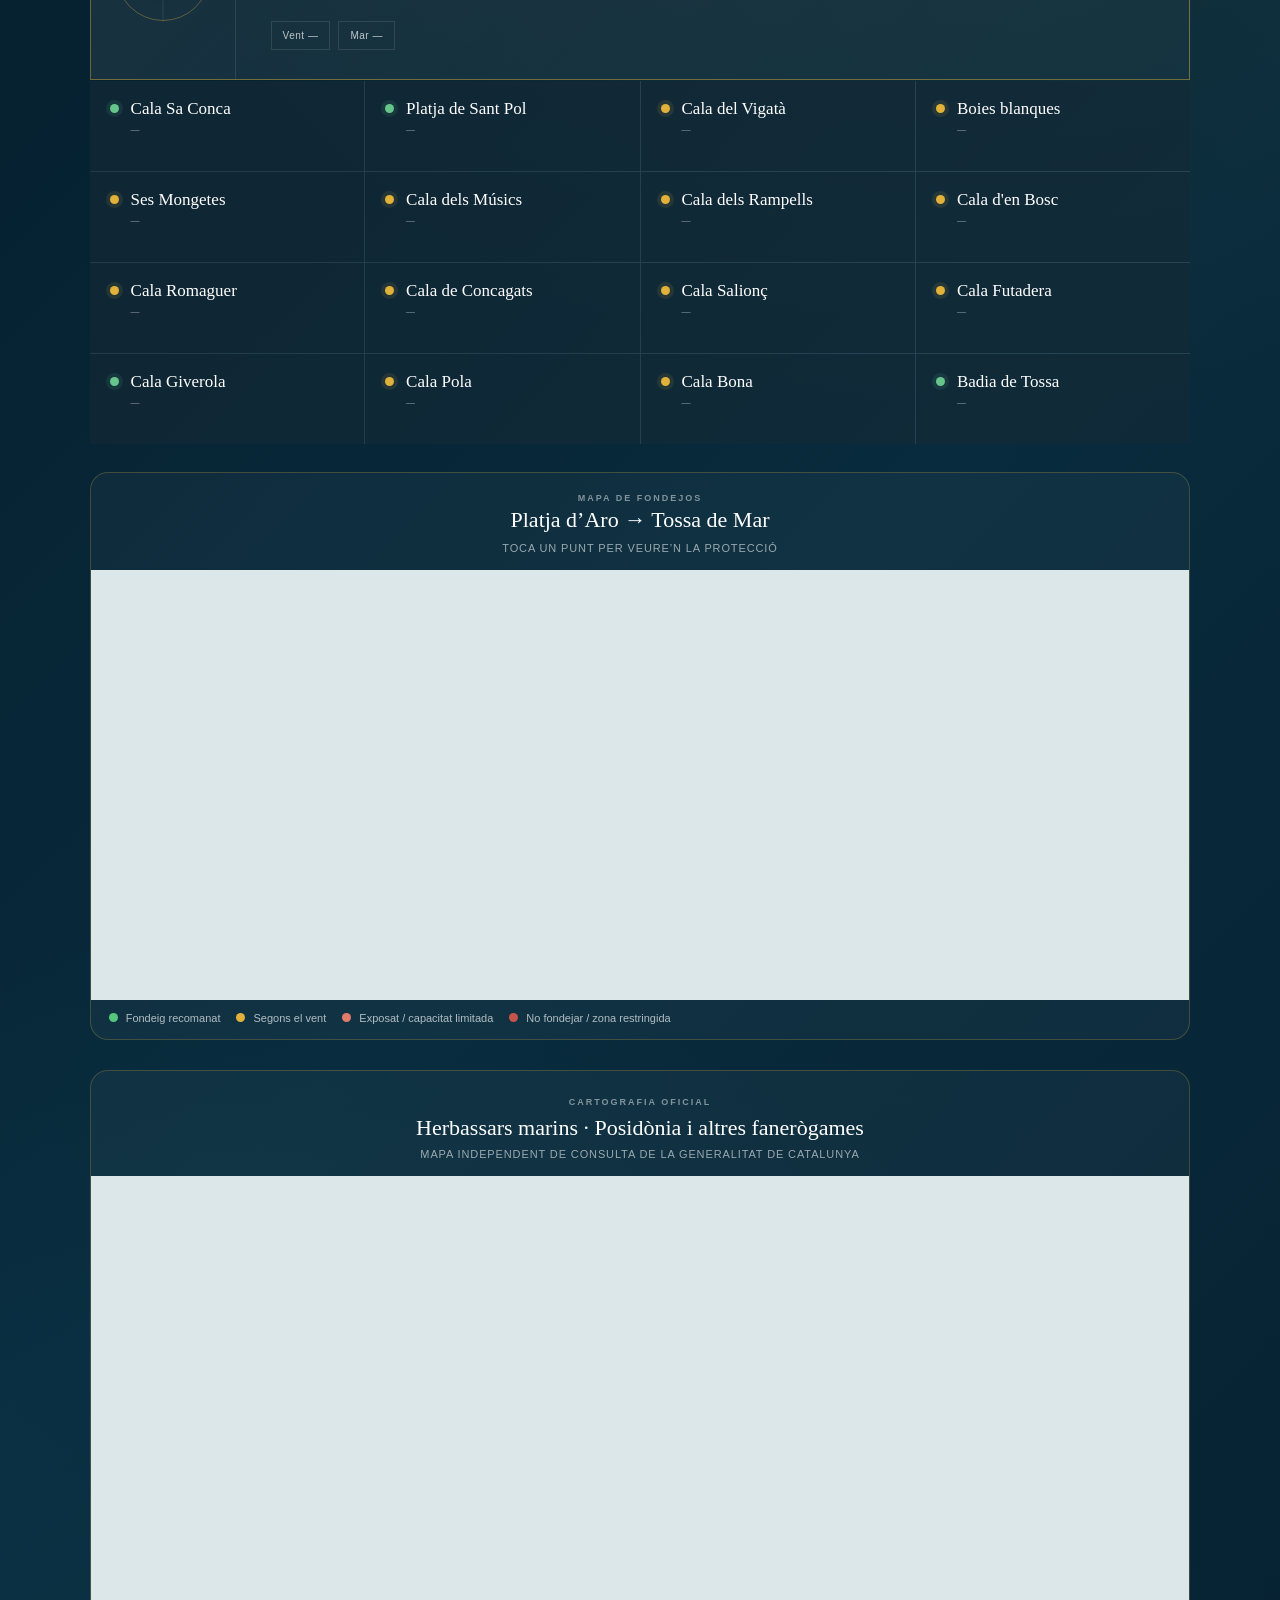
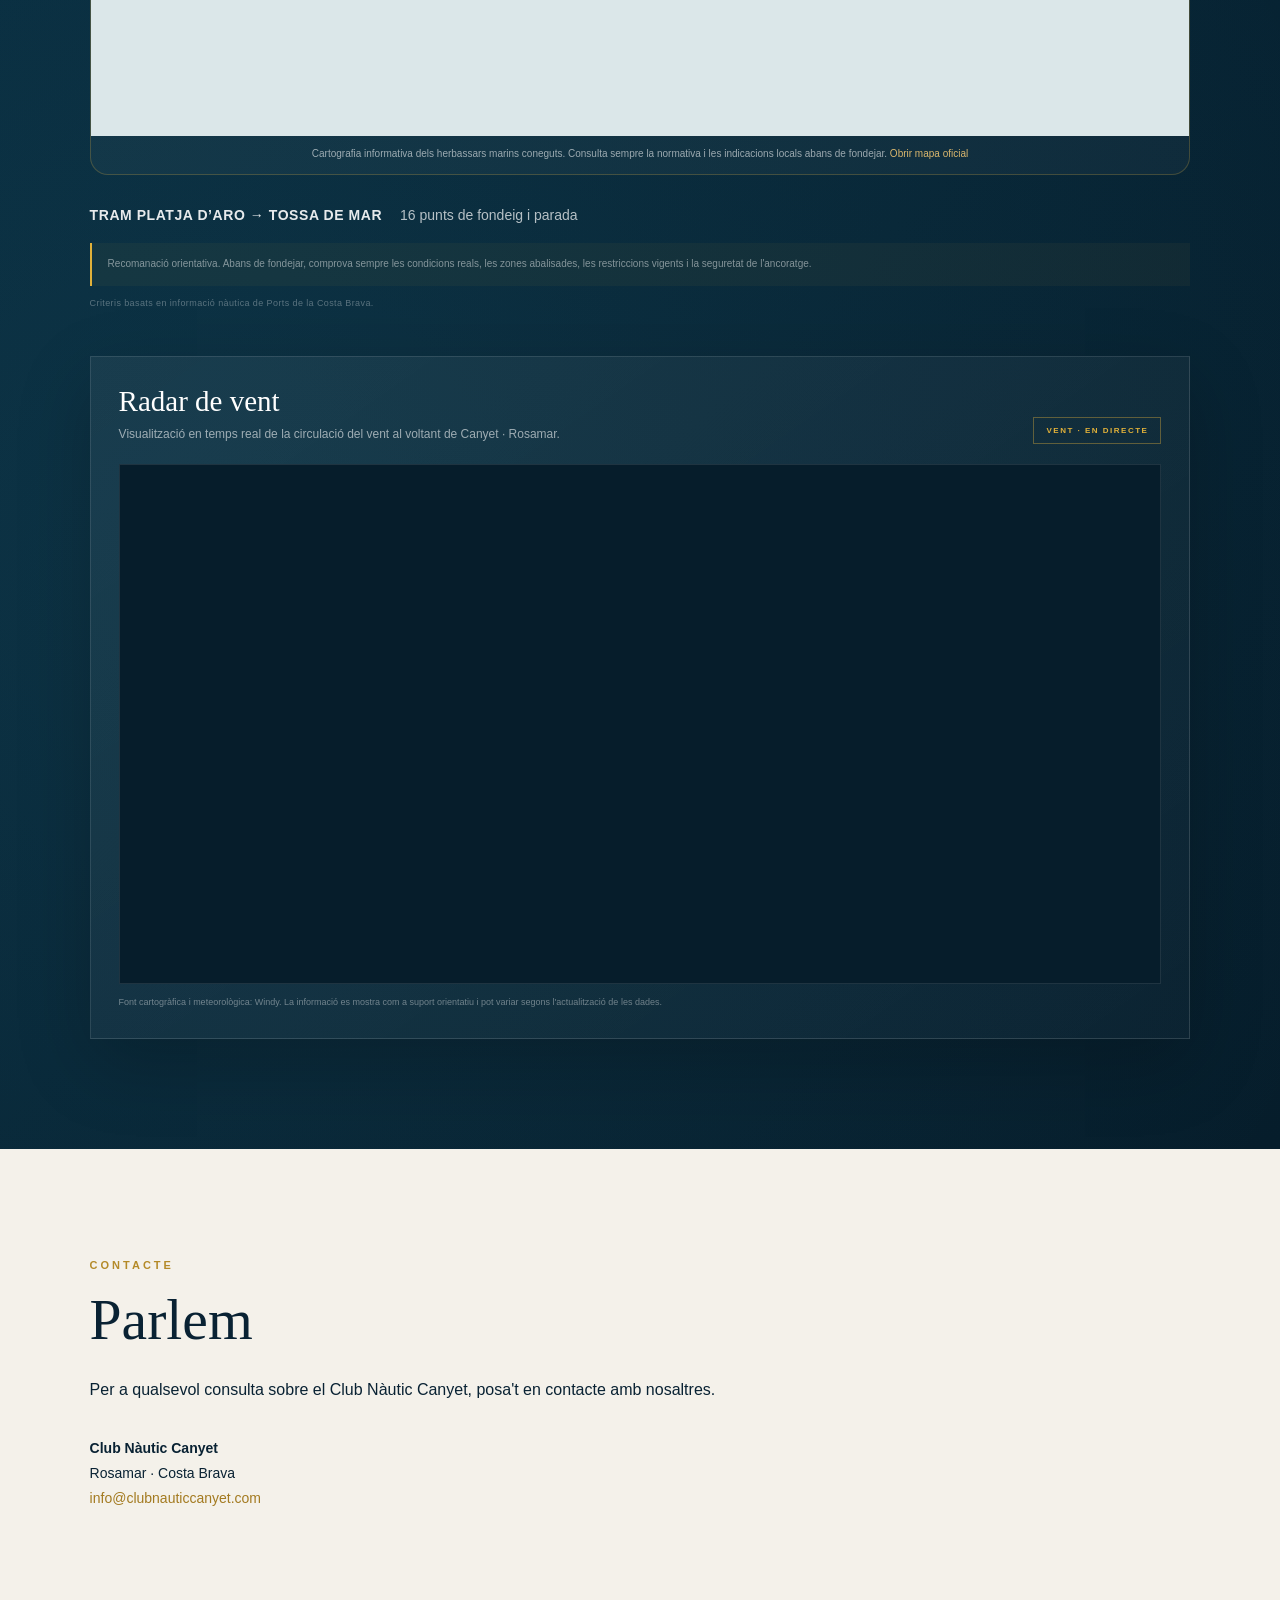
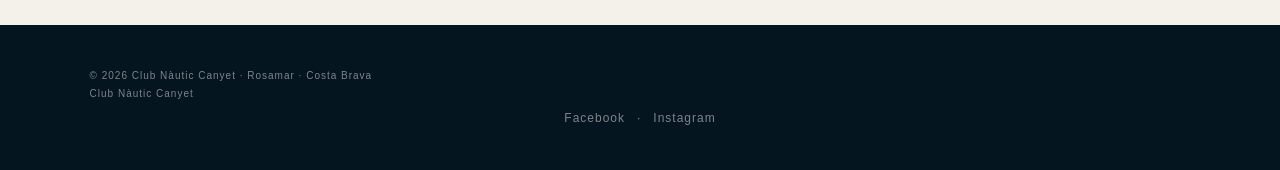
==== commit aae30ca7: "Add files via upload" ====
--- a/index.html
+++ b/index.html
@@ -341,7 +341,7 @@
     display: grid;
 
     grid-template-columns:
-        repeat(6,1fr);
+        repeat(5,1fr);
 
     background:
         rgba(3,24,38,.38);
@@ -963,7 +963,7 @@
     color: #fff;
 
     background-image:
-        url("images/C78F305A-035D-4CB3-B26A-851DBDFA6B10.png");
+        url("images/pontets-canyet-mejorada.jpg");
 
     background-size: cover;
 
@@ -3333,6 +3333,18 @@
     .anchorage-coverage{margin-top:26px;gap:5px 12px;font-size:13px;}
     .anchorage-map-legend{gap:10px;font-size:10px;padding:10px 13px 13px;}
 }
+
+/* CLUB · dades de constitució i targetes */
+.club-facts{display:grid;grid-template-columns:repeat(3,minmax(0,1fr));gap:18px;margin:34px 0 24px}
+.club-fact{min-height:112px;border:1px solid rgba(17,37,55,.14);border-radius:18px;background:rgba(255,255,255,.72);display:flex;flex-direction:column;align-items:center;justify-content:center;text-align:center;padding:18px}
+.club-fact strong{display:block;color:#27365d;font-size:clamp(25px,3vw,36px);font-weight:750;line-height:1.15;letter-spacing:-.5px}
+.club-fact span{display:block;margin-top:8px;color:#48515c;font-size:13px;letter-spacing:.2px}
+.club-main-copy{font-size:clamp(16px,1.35vw,19px);line-height:1.75;text-align:justify;margin:12px 0 30px;color:#26323c}
+.club-cards .card{padding:28px 25px}
+.club-cards .card h3{display:block!important;visibility:visible!important;opacity:1!important;font-size:21px!important;font-weight:700!important;color:#172c3b!important;margin:0 0 14px!important;line-height:1.3}
+@media(max-width:650px){.club-facts{grid-template-columns:1fr;gap:10px}.club-fact{min-height:90px}.club-main-copy{text-align:left}}
+
+.footer-social{display:flex;gap:12px;align-items:center;justify-content:center;margin-top:12px;font-size:12px;letter-spacing:1px}.footer-social a:hover{color:#e4b63d}
 </style>
 
 <!-- Leaflet: overrides to prevent the site's global image rules from breaking map tiles -->
@@ -3372,7 +3384,7 @@
 <a href="#inicio" class="logo">
 
     <img
-        src="images/6468DE60-AED8-4554-BC22-8978B873ECDF.png"
+        src="images/logo-canyet-original-ball.png"
         alt="Club Nàutic Canyet">
 
 </a>
@@ -3406,11 +3418,6 @@
         CANYET
     </a>
 
-    <a href="#socios"
-       data-i18n="nav_socios">
-        SOCIS
-    </a>
-
     <a href="#maritemps"
        data-i18n="nav_mar">
         MAR I TEMPS
@@ -3443,6 +3450,8 @@
     <button onclick="changeLanguage('fr')">
         FR
     </button>
+    <span>|</span>
+    <button onclick="changeLanguage('en')">EN</button>
 
 </div>
 
@@ -3555,24 +3564,6 @@
     </a>
 
 
-    <a href="#socios"
-       class="quick-link">
-
-        <span class="quick-icon">♧</span>
-
-        <h3 data-i18n="quick_members">
-            SOCIS
-        </h3>
-
-        <p data-i18n="quick_members_text">
-            Informació privada, avisos i documentació
-        </p>
-
-        <span class="quick-arrow">→</span>
-
-    </a>
-
-
     <a href="#maritemps"
        class="quick-link">
 
@@ -3601,82 +3592,27 @@
      EL CLUB
      ========================================================= -->
 
-<section id="club"
-         class="section section-light">
-
+<section id="club" class="section section-light">
 <div class="container">
-
-    <span class="section-kicker"
-          data-i18n="club_kicker">
-        EL CLUB
-    </span>
-
-    <h2 data-i18n="club_title">
-        Un club nàutic amb identitat pròpia
-    </h2>
-
-    <p data-i18n="club_text_1">
-        El Club Nàutic Canyet neix amb una vocació clara:
-        preservar una manera de viure el mar, la costa i
-        la comunitat de Canyet · Rosamar.
+    <span class="section-kicker" data-i18n="club_kicker">EL CLUB</span>
+    <h2 data-i18n="club_title">Un club nàutic amb identitat pròpia</h2>
+
+    <div class="club-facts">
+        <div class="club-fact"><strong>1994</strong><span data-i18n="club_year_label">Any de constitució</span></div>
+        <div class="club-fact"><strong>38</strong><span data-i18n="club_members_label">Socis/es actuals</span></div>
+        <div class="club-fact"><strong data-i18n="club_nonprofit">SENSE ÀNIM DE LUCRE</strong><span data-i18n="club_nonprofit_sub">DE LUCRE</span></div>
+    </div>
+
+    <p class="club-main-copy" data-i18n="club_text_1">
+        El Club Nàutic Canyet va néixer entre un grup d’amics per donar solució i ordenar el camp de boies de Cala Canyet. Avui manté la mateixa essència i comparteix el mateix objectiu comú: compartir la passió pel mar, gaudir de les precioses cales de la Costa Brava i facilitar una activitat nàutica ordenada.
     </p>
 
-    <p data-i18n="club_text_2">
-        Més que un espai per a la navegació, el club és un
-        punt de trobada entre persones unides per la passió
-        pel Mediterrani i pel privilegiat entorn de la Costa Brava.
-    </p>
-
-
-    <div class="cards">
-
-        <article class="card">
-
-            <h3 data-i18n="club_foundation_title">
-                Fundació
-            </h3>
-
-            <p data-i18n="club_foundation_text">
-                Una història vinculada al mar, a Canyet i a
-                les persones que han fet possible la vida
-                nàutica d'aquest indret.
-            </p>
-
-        </article>
-
-
-        <article class="card">
-
-            <h3 data-i18n="club_values_title">
-                Valors
-            </h3>
-
-            <p data-i18n="club_values_text">
-                Respecte pel mar, convivència, tradició,
-                natura i una manera responsable de gaudir
-                de la Costa Brava.
-            </p>
-
-        </article>
-
-
-        <article class="card">
-
-            <h3 data-i18n="club_community_title">
-                Comunitat
-            </h3>
-
-            <p data-i18n="club_community_text">
-                Un club pensat per compartir experiències,
-                navegar i mantenir viu l'esperit de Canyet.
-            </p>
-
-        </article>
-
+    <div class="cards club-cards">
+        <article class="card"><h3 data-i18n="club_foundation_title">Fundació</h3><p data-i18n="club_foundation_text">Una història vinculada al mar, a Canyet i a les persones que han fet possible la vida nàutica d'aquest indret.</p></article>
+        <article class="card"><h3 data-i18n="club_values_title">Valors</h3><p data-i18n="club_values_text">Respecte pel mar, convivència, tradició, natura i una manera responsable de gaudir de la Costa Brava.</p></article>
+        <article class="card"><h3 data-i18n="club_community_title">Comunitat</h3><p data-i18n="club_community_text">Un club pensat per compartir experiències, navegar i mantenir viu l'esperit de Canyet.</p></article>
     </div>
-
 </div>
-
 </section>
 
 
@@ -5163,227 +5099,7 @@
      SOCIOS
      ========================================================= -->
 
-<section id="socios"
-         class="section section-dark">
-
-<div class="container">
-
-    <span class="section-kicker"
-          data-i18n="members_kicker">
-        SOCIS
-    </span>
-
-    <h2 data-i18n="members_title">
-        Àrea privada de socis
-    </h2>
-
-    <p data-i18n="members_text">
-        Un espai reservat als membres del Club Nàutic
-        Canyet per consultar informació, avisos,
-        documentació i comunicacions del club.
-    </p>
-
-
-    <div class="members-login"
-         id="members-login">
-
-        <h3 data-i18n="members_login_title">
-            Accés exclusiu per als socis
-        </h3>
-
-        <p data-i18n="members_login_text">
-            Introdueix el PIN d'accés.
-        </p>
-
-        <div class="members-pin-form">
-
-            <input
-                type="password"
-                id="members-pin"
-                maxlength="12"
-                inputmode="numeric"
-                autocomplete="off"
-                placeholder="PIN">
-
-            <button
-                type="button"
-                onclick="checkMemberPin()"
-                data-i18n="members_login_button">
-                ENTRAR
-            </button>
-
-        </div>
-
-        <p id="members-error"
-           class="members-error">
-        </p>
-
-    </div>
-
-
-    <div class="members-private"
-         id="members-private"
-         style="display:none;">
-
-        <h3 data-i18n="members_private_title">
-            Benvingut a l'àrea de socis
-        </h3>
-
-        <p data-i18n="members_private_text">
-            Aquesta zona incorpora informació, avisos
-            i documentació del Club Nàutic Canyet.
-        </p>
-
-
-        <div class="members-private-grid">
-
-
-            <article class="member-private-card private-summary">
-
-                <span>📋</span>
-
-                <h4 data-i18n="private_meeting_title">
-                    Última reunió del Club
-                </h4>
-
-                <p data-i18n="private_meeting_intro">
-                    Resum de l'Assemblea General Extraordinària
-                    celebrada el 7 d'agost de 2026.
-                </p>
-
-
-                <ul>
-
-                    <li data-i18n="private_meeting_1">
-                        <strong>Embarcació:</strong>
-                        proposta de substitució de la
-                        semirígida Narwhal.
-                    </li>
-
-                    <li data-i18n="private_meeting_2">
-                        <strong>Nova embarcació:</strong>
-                        semirígida de 4,5 m, motor de 20 CV
-                        i remolc.
-                    </li>
-
-                    <li data-i18n="private_meeting_3">
-                        <strong>Inversió total:</strong>
-                        12.498 € incloent matriculació.
-                    </li>
-
-                    <li data-i18n="private_meeting_4">
-                        <strong>Finançament:</strong>
-                        derrama extraordinària de 350 €
-                        per soci/a.
-                    </li>
-
-                    <li data-i18n="private_meeting_5">
-                        <strong>Pagament:</strong>
-                        del 15 d'agost a l'1 d'octubre
-                        de 2026. Fora de termini,
-                        recàrrec del 20 %.
-                    </li>
-
-                    <li data-i18n="private_meeting_6">
-                        <strong>Aprovació:</strong>
-                        16 vots a favor i 1 en contra.
-                    </li>
-
-                </ul>
-
-
-                <a
-                    class="document-link"
-                    href="documents/acta-asamblea-general-extraordinaria-2026.pdf"
-                    target="_blank"
-                    rel="noopener"
-                    data-i18n="private_meeting_pdf">
-
-                    DESCARREGAR ACTA COMPLETA EN PDF
-
-                </a>
-
-            </article>
-
-
-            <article class="member-private-card">
-
-                <span>📢</span>
-
-                <h4 data-i18n="private_news">
-                    Avisos
-                </h4>
-
-                <p data-i18n="private_news_text">
-                    Properament.
-                </p>
-
-            </article>
-
-
-            <article class="member-private-card">
-
-                <span>📄</span>
-
-                <h4 data-i18n="private_documents">
-                    Documentació
-                </h4>
-
-                <p data-i18n="private_documents_text">
-                    Tarifes i documents del Club.
-                </p>
-
-            </article>
-
-
-            <article class="member-private-card">
-
-                <span>⚓</span>
-
-                <h4 data-i18n="private_moorings">
-                    Fondejos
-                </h4>
-
-                <p data-i18n="private_moorings_text">
-                    Informació sobre el camp de boies.
-                </p>
-
-            </article>
-
-
-            <article class="member-private-card">
-
-                <span>📅</span>
-
-                <h4 data-i18n="private_calendar">
-                    Calendari
-                </h4>
-
-                <p data-i18n="private_calendar_text">
-                    Activitats i dates del Club.
-                </p>
-
-            </article>
-
-
-        </div>
-
-
-        <button
-            type="button"
-            class="members-logout"
-            onclick="logoutMembers()"
-            data-i18n="members_logout">
-
-            SORTIR
-
-        </button>
-
-    </div>
-
-</div>
-
-</section>
+
 
 
 
@@ -5454,6 +5170,11 @@
     <p>
         Club Nàutic Canyet
     </p>
+    <div class="footer-social">
+        <a href="https://www.facebook.com/clubnauticcanyet/?locale=zh_CN" target="_blank" rel="noopener noreferrer" aria-label="Facebook">Facebook</a>
+        <span>·</span>
+        <a href="https://www.instagram.com/cncanyet/" target="_blank" rel="noopener noreferrer" aria-label="Instagram">Instagram</a>
+    </div>
 
 </div>
 
@@ -5505,7 +5226,11 @@
 
 club_kicker:"EL CLUB",
 club_title:"Un club nàutic amb identitat pròpia",
-club_text_1:"El Club Nàutic Canyet neix amb una vocació clara: preservar una manera de viure el mar, la costa i la comunitat de Canyet · Rosamar.",
+club_year_label:"Any de constitució",
+club_members_label:"Socis/es actuals",
+club_nonprofit:"SENSE ÀNIM",
+club_nonprofit_sub:"DE LUCRE",
+club_text_1:"El Club Nàutic Canyet va néixer entre un grup d’amics per donar solució i ordenar el camp de boies de Cala Canyet. Avui manté la mateixa essència i comparteix el mateix objectiu comú: compartir la passió pel mar, gaudir de les precioses cales de la Costa Brava i facilitar una activitat nàutica ordenada.",
 club_text_2:"Més que un espai per a la navegació, el club és un punt de trobada entre persones unides per la passió pel Mediterrani i pel privilegiat entorn de la Costa Brava.",
 
 club_foundation_title:"Fundació",
@@ -5769,7 +5494,11 @@
 
 club_kicker:"EL CLUB",
 club_title:"Un club náutico con identidad propia",
-club_text_1:"El Club Nàutic Canyet nace con una vocación clara: preservar una manera de vivir el mar, la costa y la comunidad de Canyet · Rosamar.",
+club_year_label:"Año de constitución",
+club_members_label:"Socios/as actuales",
+club_nonprofit:"SIN ÁNIMO",
+club_nonprofit_sub:"DE LUCRO",
+club_text_1:"El Club Nàutic Canyet nació entre un grupo de amigos para dar solución y ordenar el campo de boyas de Cala Canyet. Hoy mantiene la misma esencia y comparte el mismo objetivo común: compartir la pasión por el mar, disfrutar de las preciosas calas de la Costa Brava y facilitar una actividad náutica ordenada.",
 club_text_2:"Más que un espacio para la navegación, el club es un punto de encuentro entre personas unidas por la pasión por el Mediterráneo y por el privilegiado entorno de la Costa Brava.",
 club_foundation_title:"Fundación",
 club_foundation_text:"Una historia vinculada al mar, a Canyet y a las personas que han hecho posible la vida náutica de este lugar.",
@@ -6026,7 +5755,11 @@
 
 club_kicker:"LE CLUB",
 club_title:"Un club nautique avec une identité propre",
-club_text_1:"Le Club Nàutic Canyet est né avec une vocation claire : préserver une manière de vivre la mer, la côte et la communauté de Canyet · Rosamar.",
+club_year_label:"Année de fondation",
+club_members_label:"Membres actuels",
+club_nonprofit:"SANS BUT",
+club_nonprofit_sub:"LUCRATIF",
+club_text_1:"Le Club Nàutic Canyet est né d’un groupe d’amis souhaitant organiser et apporter une solution au champ de bouées de Cala Canyet. Aujourd’hui, il conserve le même esprit et partage un objectif commun : partager la passion de la mer, profiter des magnifiques criques de la Costa Brava et favoriser une activité nautique organisée.",
 club_text_2:"Plus qu'un espace de navigation, le club est un lieu de rencontre pour ceux qui partagent la passion de la Méditerranée et de l'environnement exceptionnel de la Costa Brava.",
 club_foundation_title:"Fondation",
 club_foundation_text:"Une histoire liée à la mer, à Canyet et aux personnes qui ont rendu possible la vie nautique de ce lieu.",
@@ -6251,6 +5984,88 @@
 contact_text:"Pour toute question concernant le Club Nàutic Canyet, contactez-nous."
 
 }
+,
+en: {
+nav_inicio:"HOME",
+nav_club:"THE CLUB",
+nav_nautica:"SAILING",
+nav_actividades:"ACTIVITIES",
+nav_canyet:"CANYET",
+nav_mar:"SEA & WEATHER",
+nav_contacto:"CONTACT",
+hero_kicker:"CLUB NÀUTIC CANYET",
+hero_title:"SEA, NATURE<br>AND TRADITION",
+hero_text:"A unique place in the heart of the Costa Brava",
+quick_club:"THE CLUB",
+quick_club_text:"History, foundation, values and community",
+quick_nautica:"SAILING",
+quick_nautica_text:"Moorings, boats and services",
+quick_activities:"ACTIVITIES",
+quick_activities_text:"Special outings and experiences at sea",
+quick_canyet:"CANYET",
+quick_canyet_text:"The cove, the Pontets and its surroundings",
+quick_weather:"SEA & WEATHER",
+quick_weather_text:"Sea conditions, wind and forecast in Canyet",
+club_kicker:"THE CLUB",
+club_title:"A sailing club with its own identity",
+club_year_label:"Year founded",
+club_members_label:"Current members",
+club_nonprofit:"NON-PROFIT",
+club_nonprofit_sub:"ORGANISATION",
+club_text_1:"Club Nàutic Canyet was founded by a group of friends to organise and bring order to the mooring-buoy field at Cala Canyet. Today, it preserves that same spirit and shares a common purpose: sharing a passion for the sea, enjoying the beautiful coves of the Costa Brava and supporting well-organised nautical activities.",
+club_text_2:"More than a place for boating, the club is a meeting point for people united by their passion for the Mediterranean and the privileged surroundings of the Costa Brava.",
+club_foundation_title:"Our beginnings",
+club_foundation_text:"A story connected to the sea, Canyet and the people who made nautical life in this place possible.",
+club_values_title:"Our values",
+club_values_text:"Respect for the sea, community, tradition, nature and a responsible way to enjoy the Costa Brava.",
+club_community_title:"Community",
+club_community_text:"A club created to share experiences, go boating and keep the spirit of Canyet alive.",
+nautica_kicker:"SAILING",
+nautica_title:"The sea as a way of life",
+nautica_text:"Being a member of Club Nàutic Canyet means joining a community connected to the sea and enjoying a privileged setting for boating.",
+member_price_title:"Membership fee",
+member_price_text:"Basic club membership fee.",
+member_price_note:"Annual membership fee.",
+adhesion_title:"Joining the Club",
+adhesion_text:"A one-off joining fee of €1,500 is payable to become a member of CN Canyet. This payment is non-refundable.",
+adhesion_note:"One-off payment · non-refundable.",
+young_title:"Young member rate",
+young_text:"Members under 32 do not pay the joining fee.",
+young_note:"Joining fee waived.",
+tariff_title:"2026 season rates",
+tariff_intro:"Club Nàutic Canyet rates · 2026 season.",
+tariff_members_title:"Members' rates",
+activities_kicker:"ACTIVITIES",
+activities_title:"Experiences at sea",
+activities_intro:"Special outings and activities organised by the Club.",
+canyet_kicker:"CANYET · ROSAMAR",
+canyet_title:"The story of Cala Canyet",
+marine_kicker:"SEA & WEATHER",
+marine_intro:"Current sea, wind and weather conditions in Canyet · Rosamar.",
+marine_temperature:"TEMPERATURE",
+marine_wave:"SEA STATE",
+marine_wind:"WIND",
+marine_direction:"WIND DIRECTION",
+marine_forecast_title:"Forecast",
+anchorage_title:"Where to anchor today?",
+anchorage_intro:"Anchoring guidance based on wind and sea conditions.",
+anchorage_live:"LIVE DATA",
+anchorage_calculating:"CALCULATING RECOMMENDATION…",
+anchorage_map_label:"ANCHORING MAP",
+anchorage_map_title:"Platja d’Aro → Tossa de Mar",
+anchorage_map_hint:"SELECT A POINT TO VIEW SHELTER",
+anchorage_map_legend_good:"Favourable anchorage",
+anchorage_map_legend_conditional:"Depending on conditions",
+anchorage_map_legend_caution:"Exposed / limited capacity",
+anchorage_map_legend_no_anchor:"No anchoring / restricted area",
+marine_wind_radar_title:"Wind map",
+marine_wind_radar_intro:"Explore wind conditions in the area.",
+marine_wind_radar_badge:"LIVE MAP",
+marine_wind_radar_note:"Weather information is indicative and may vary with each update.",
+contact_kicker:"CONTACT",
+contact_title:"Get in touch",
+contact_text:"For any questions about Club Nàutic Canyet, please contact us."
+}
 
 };
 
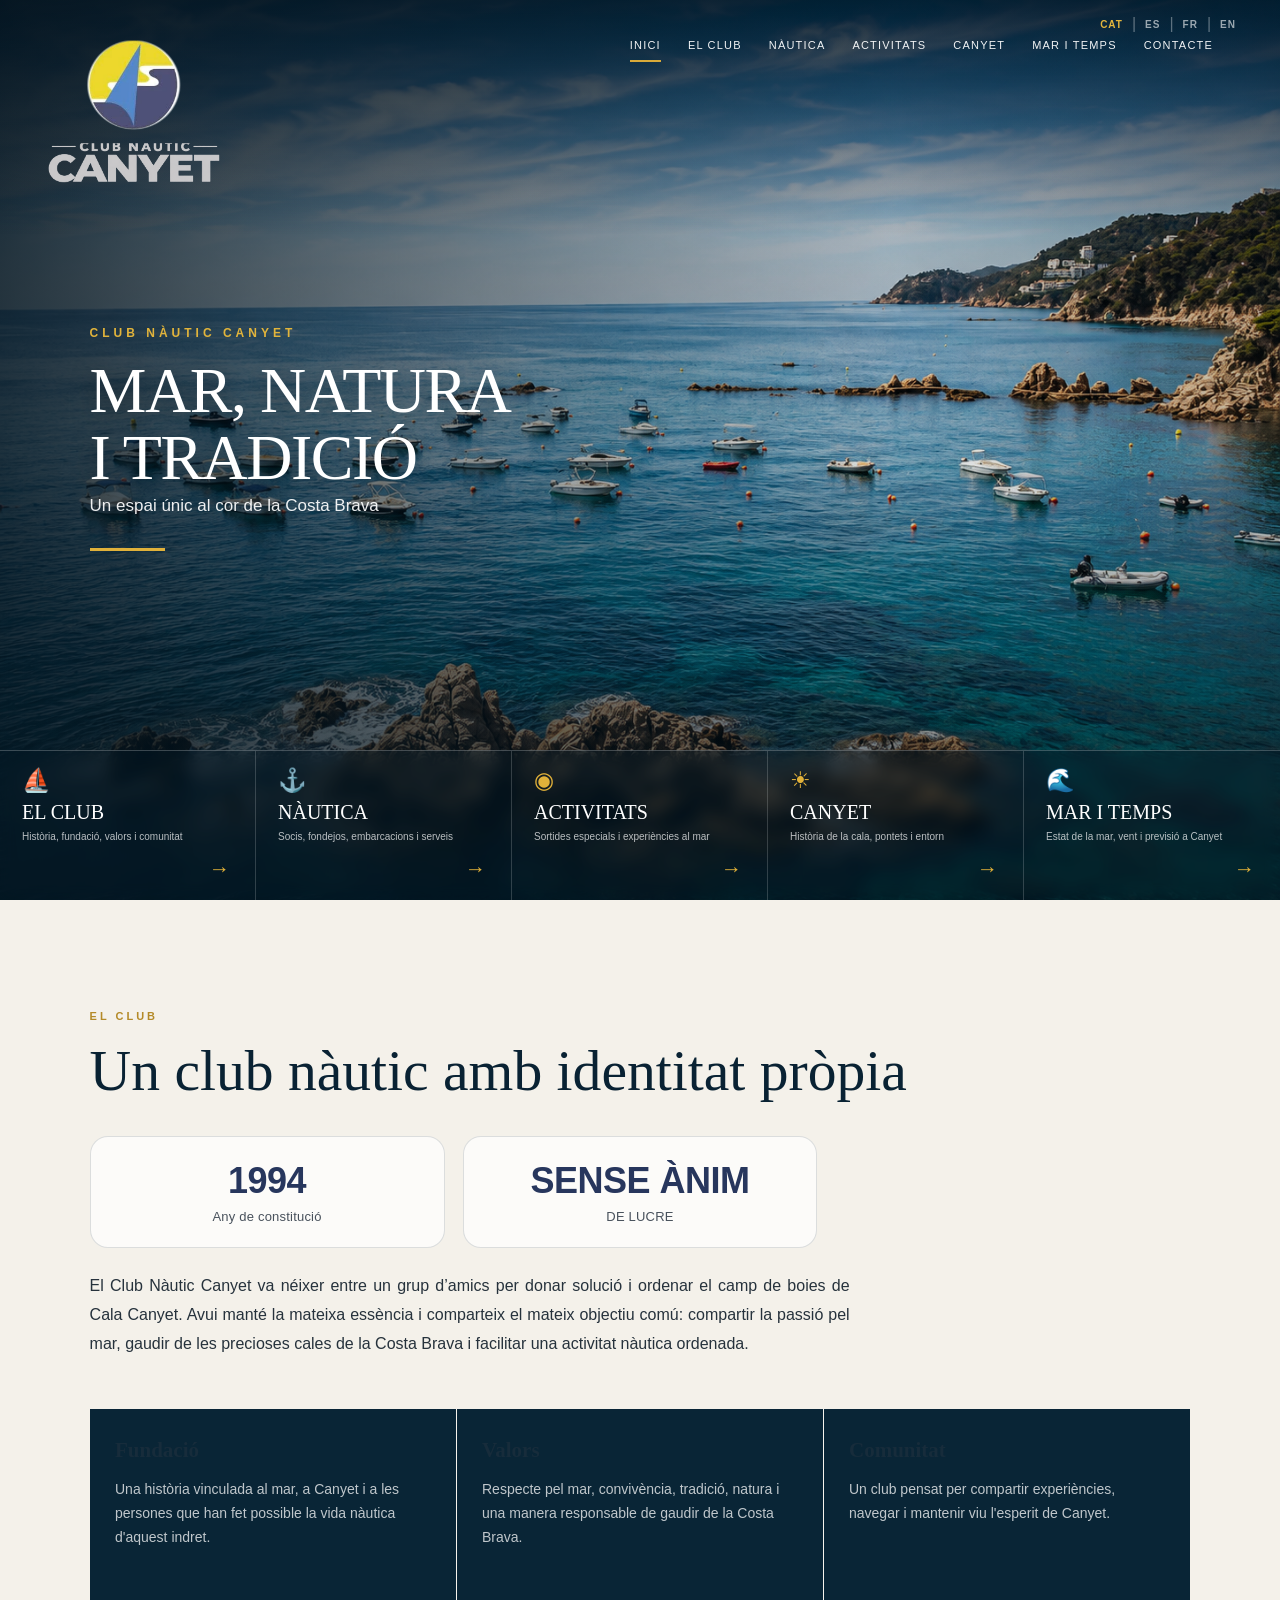
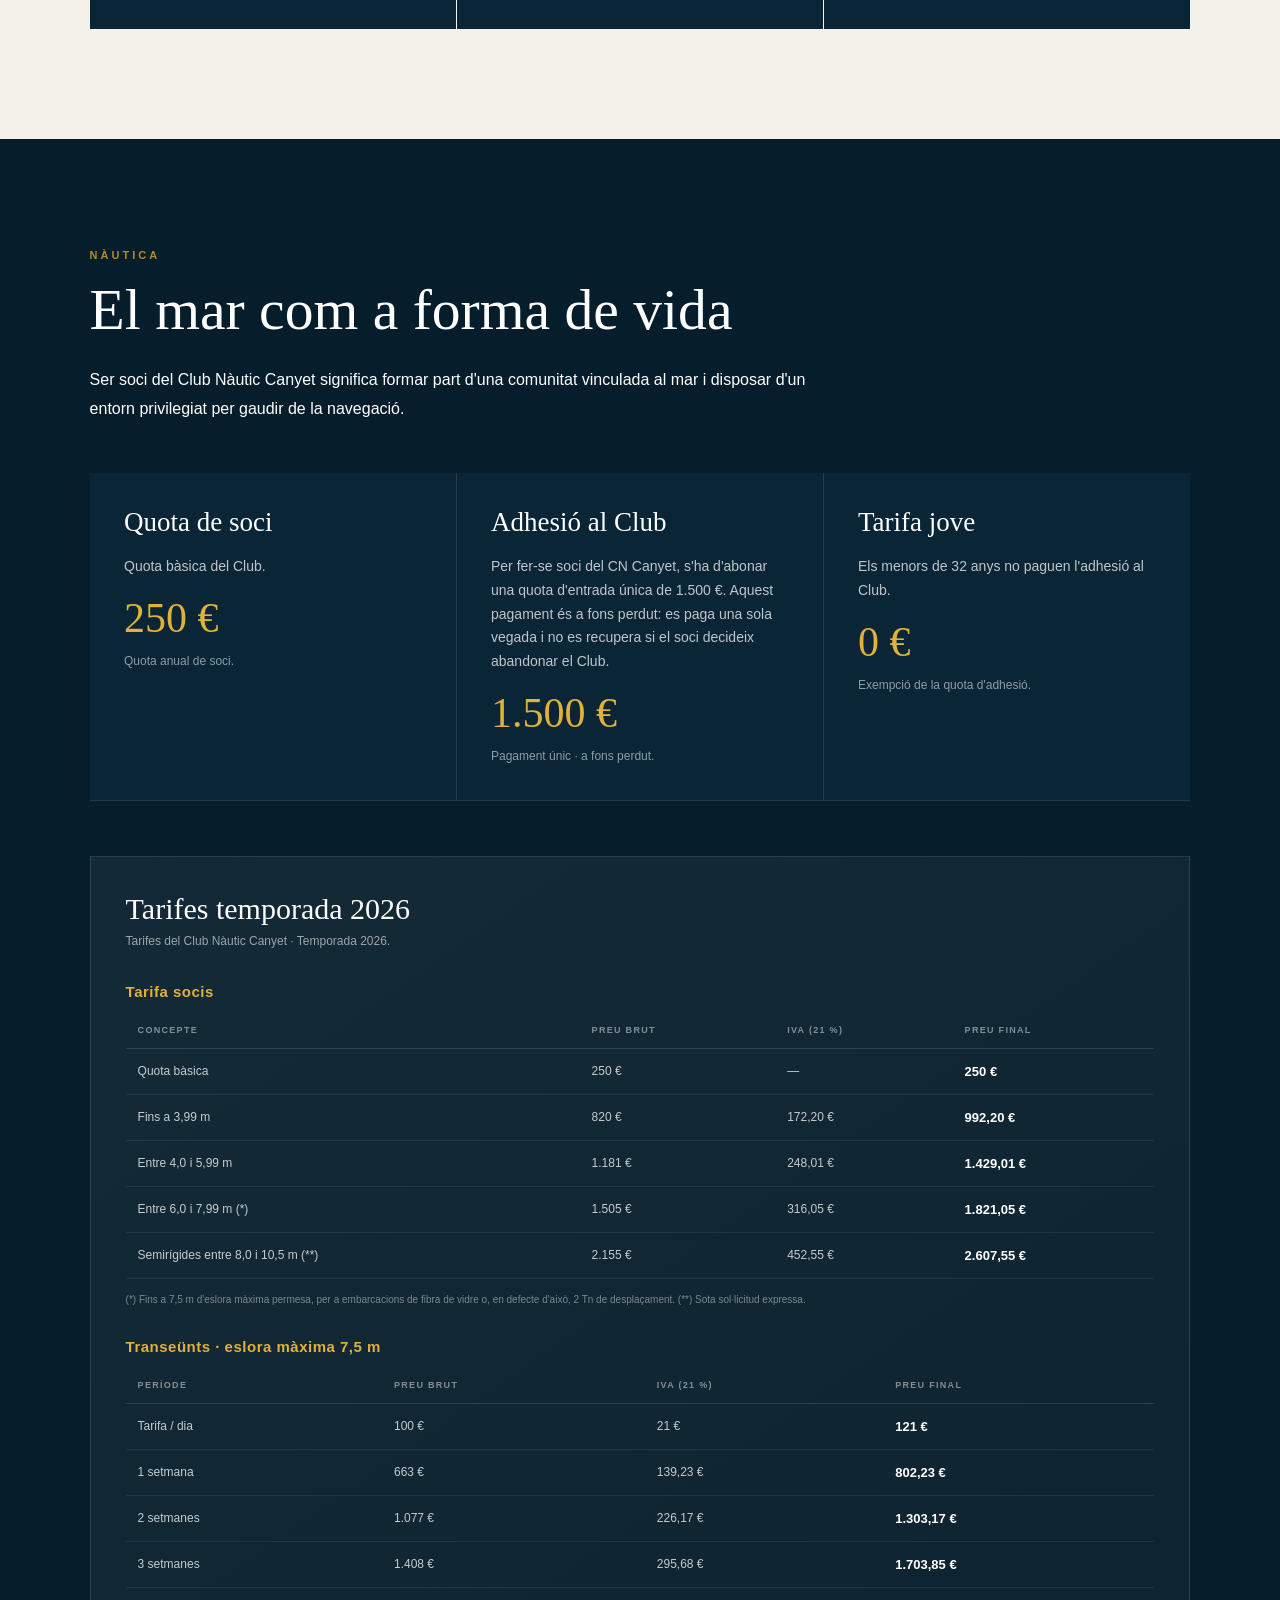
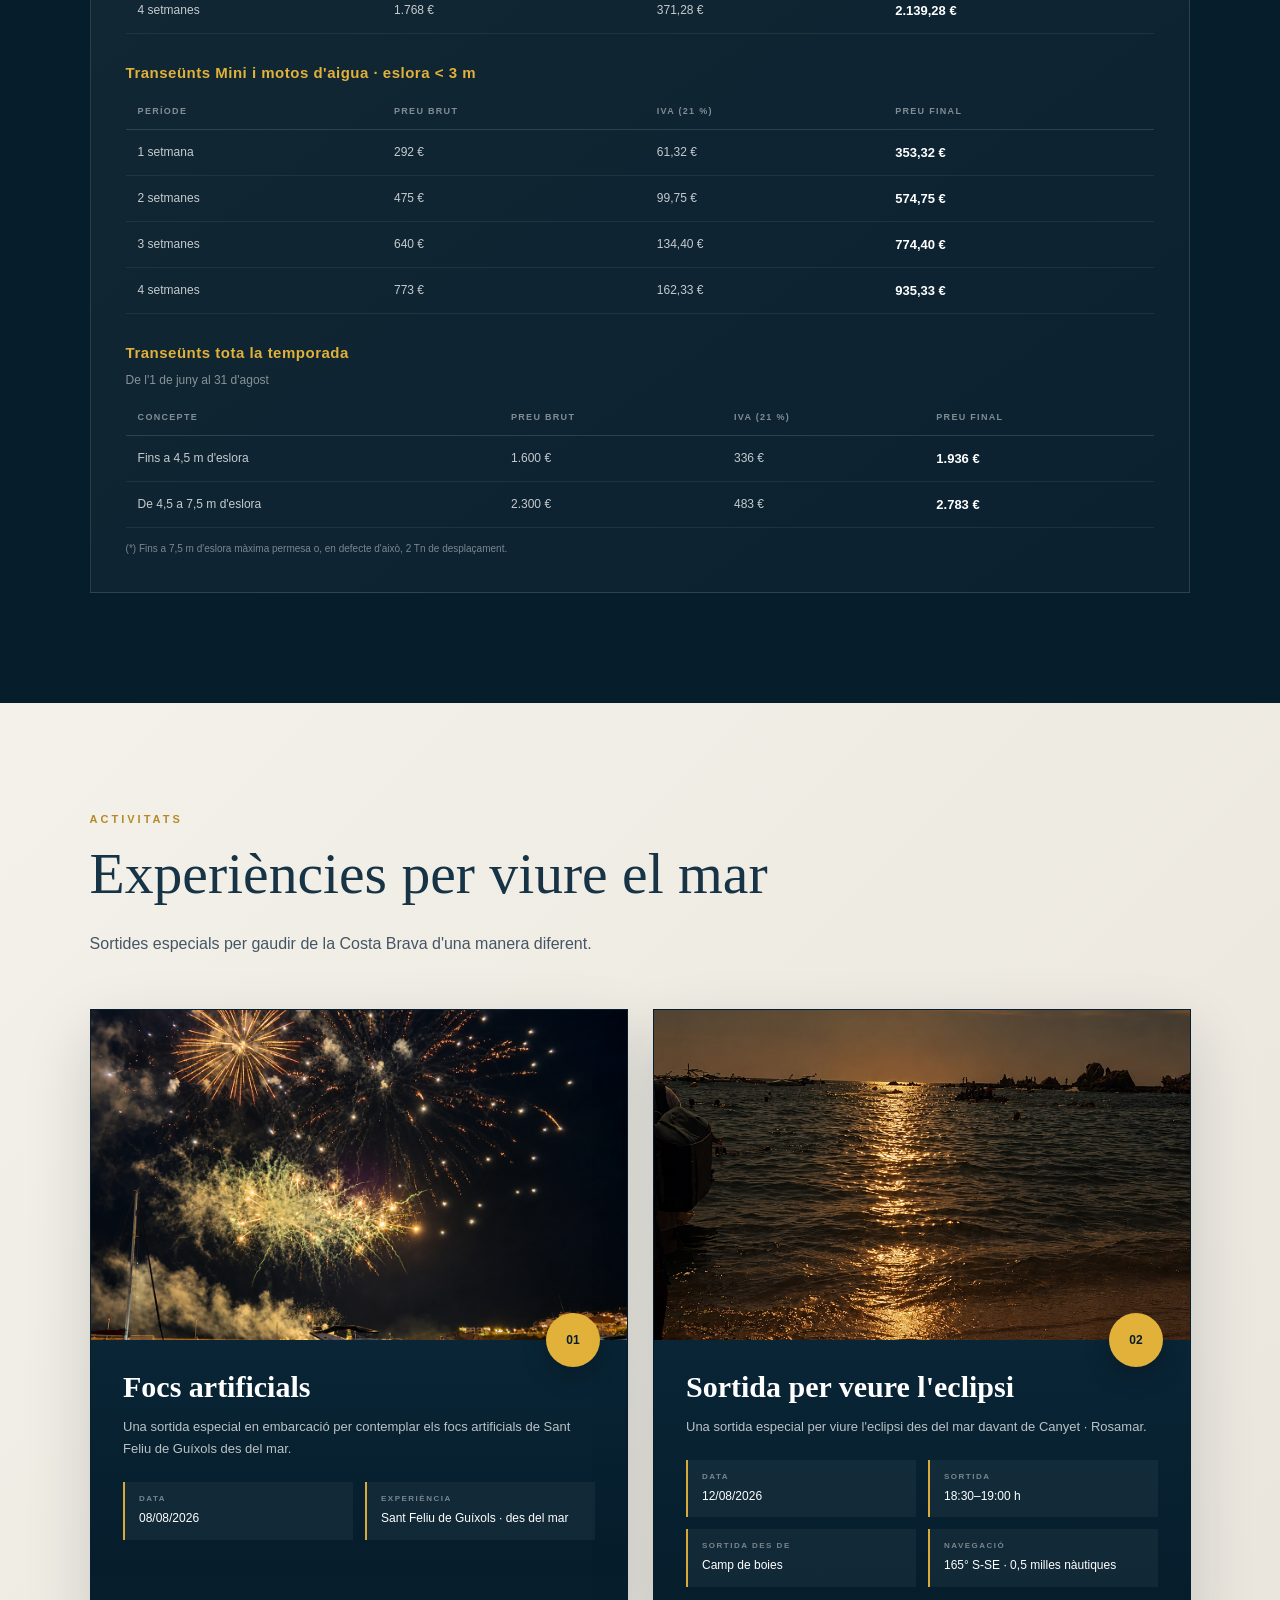
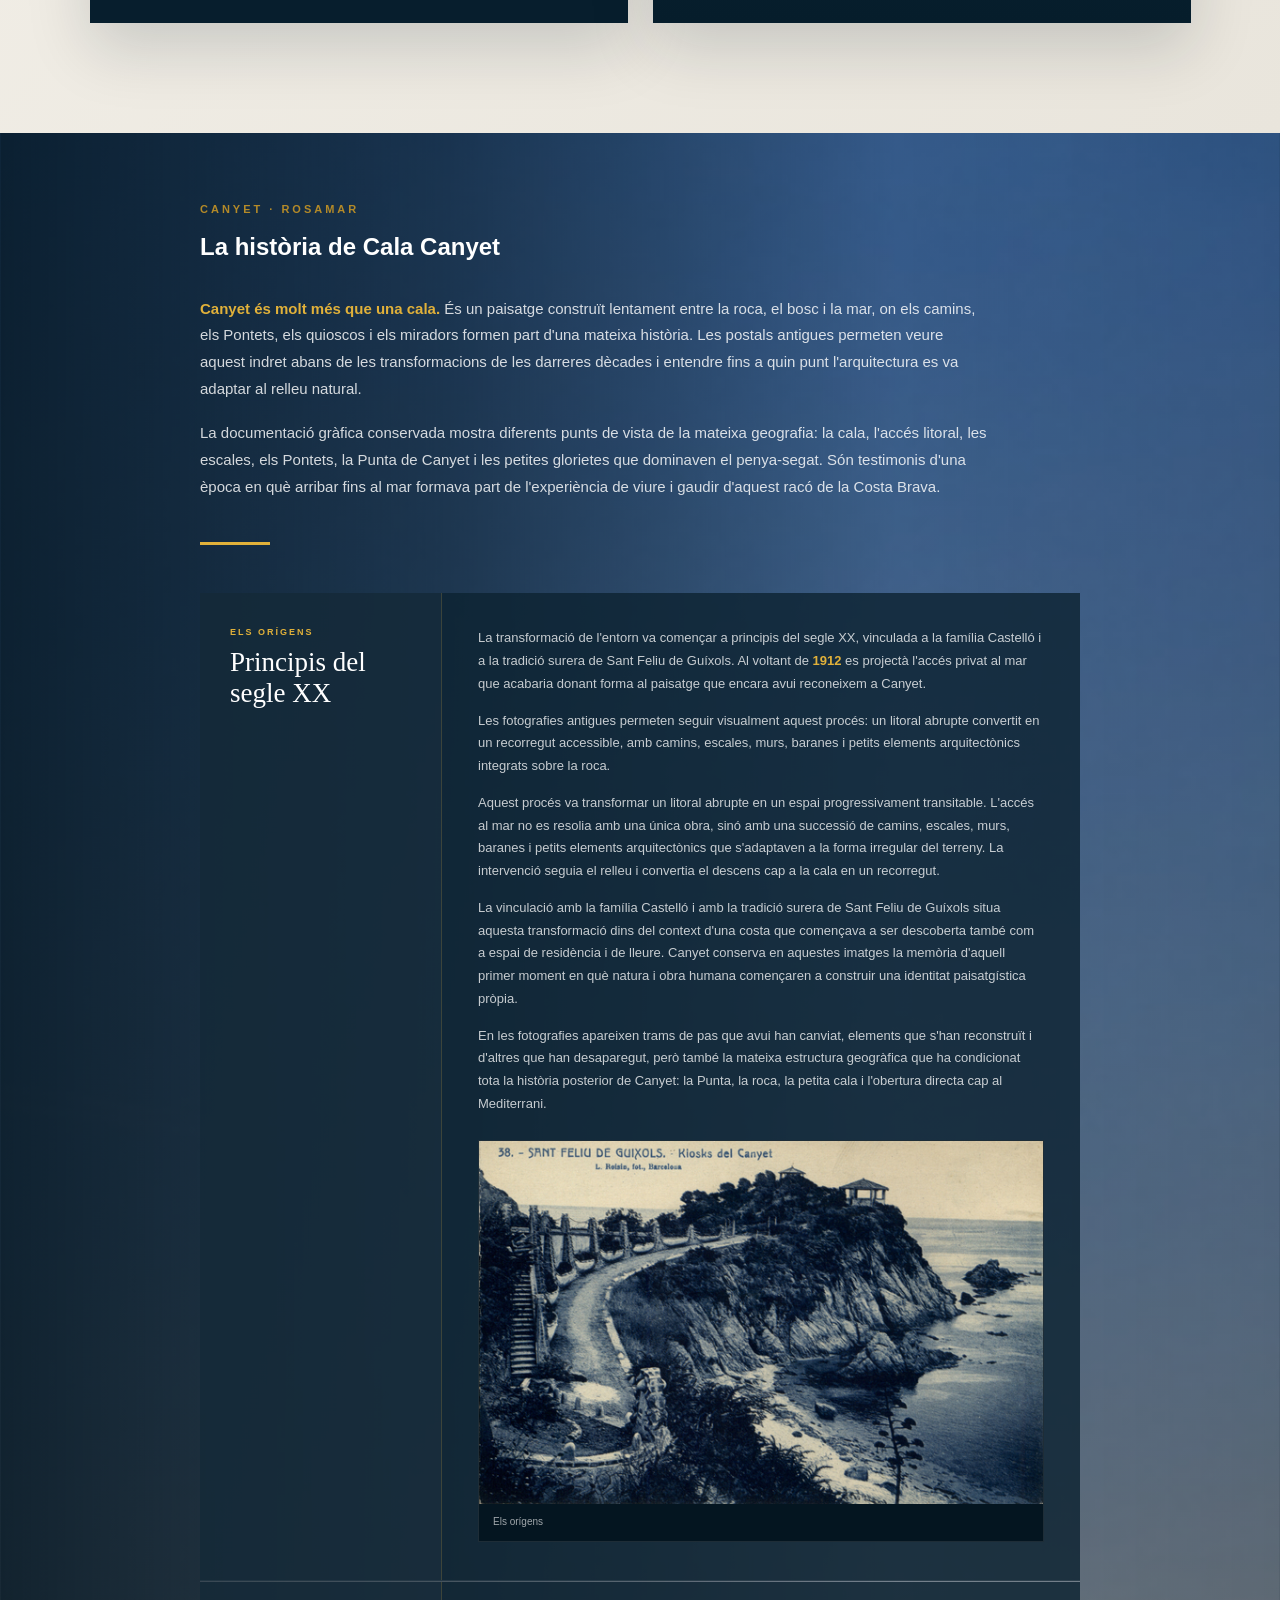
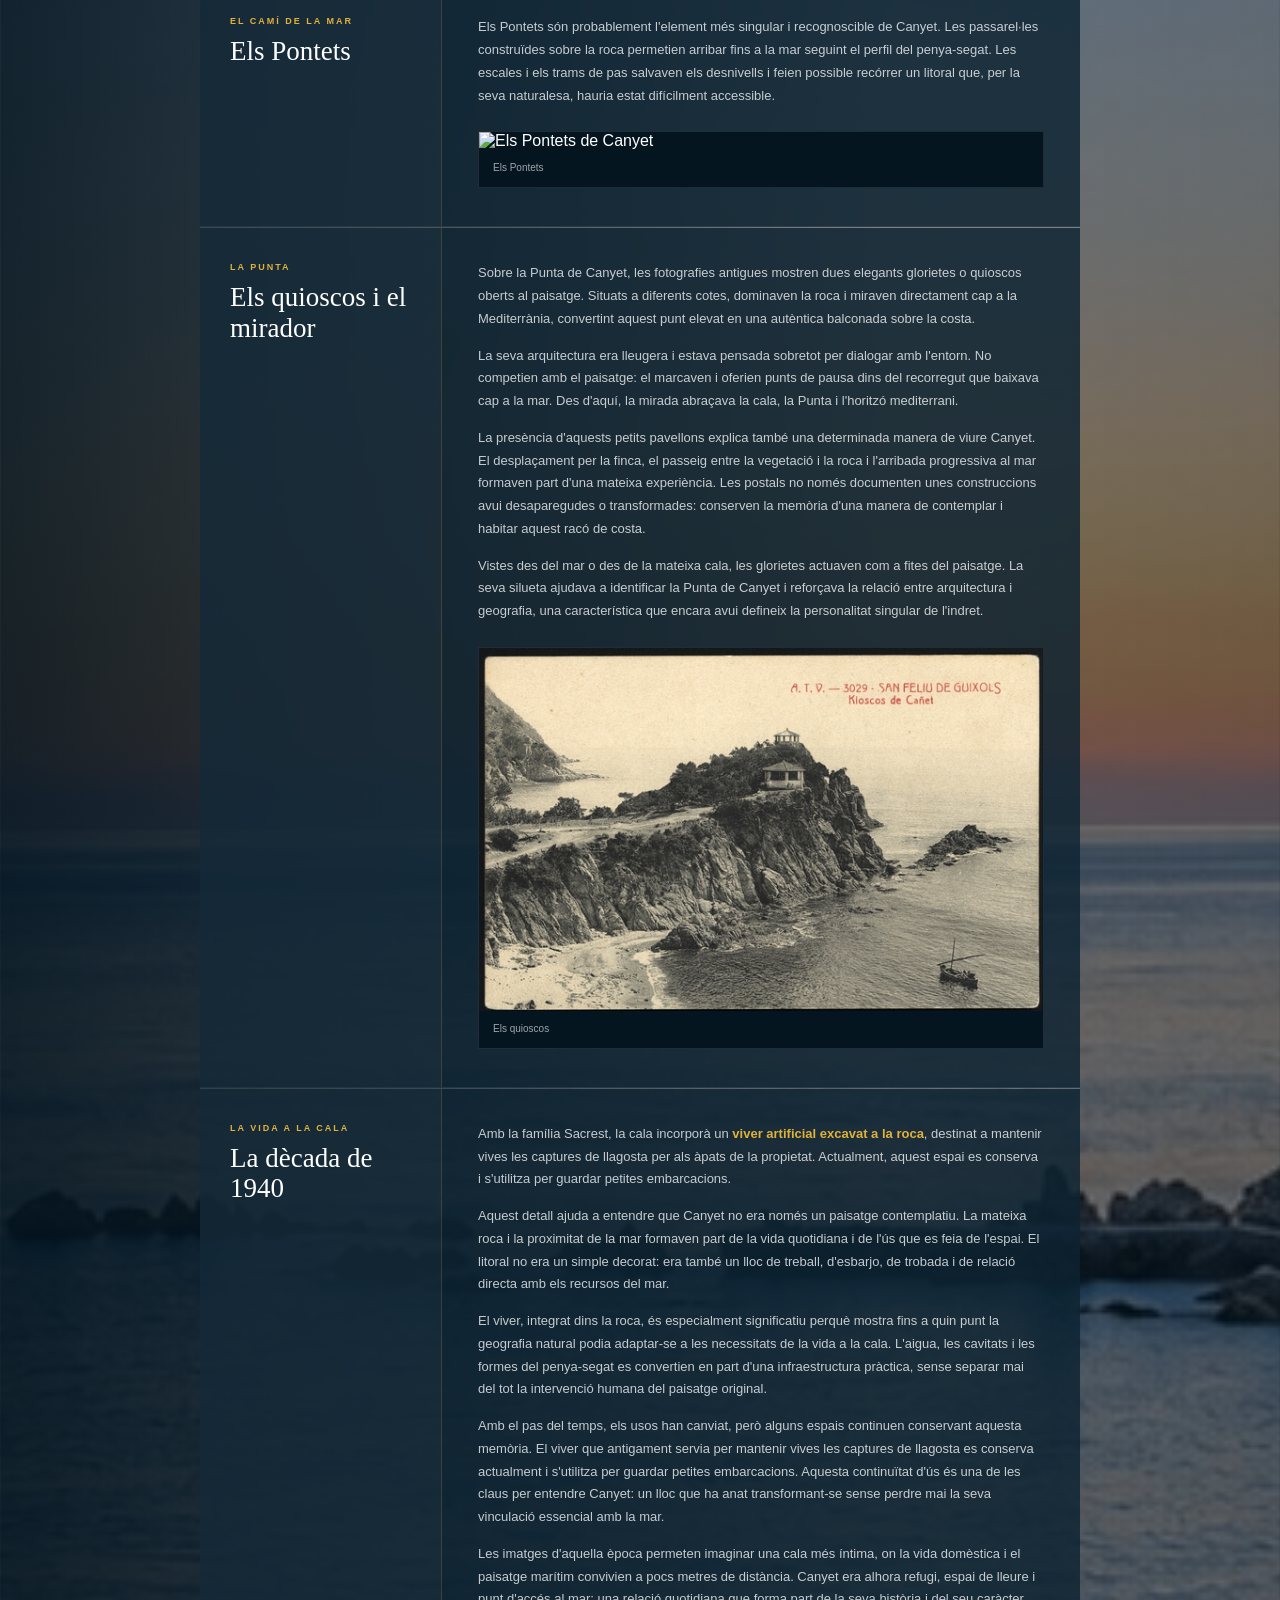
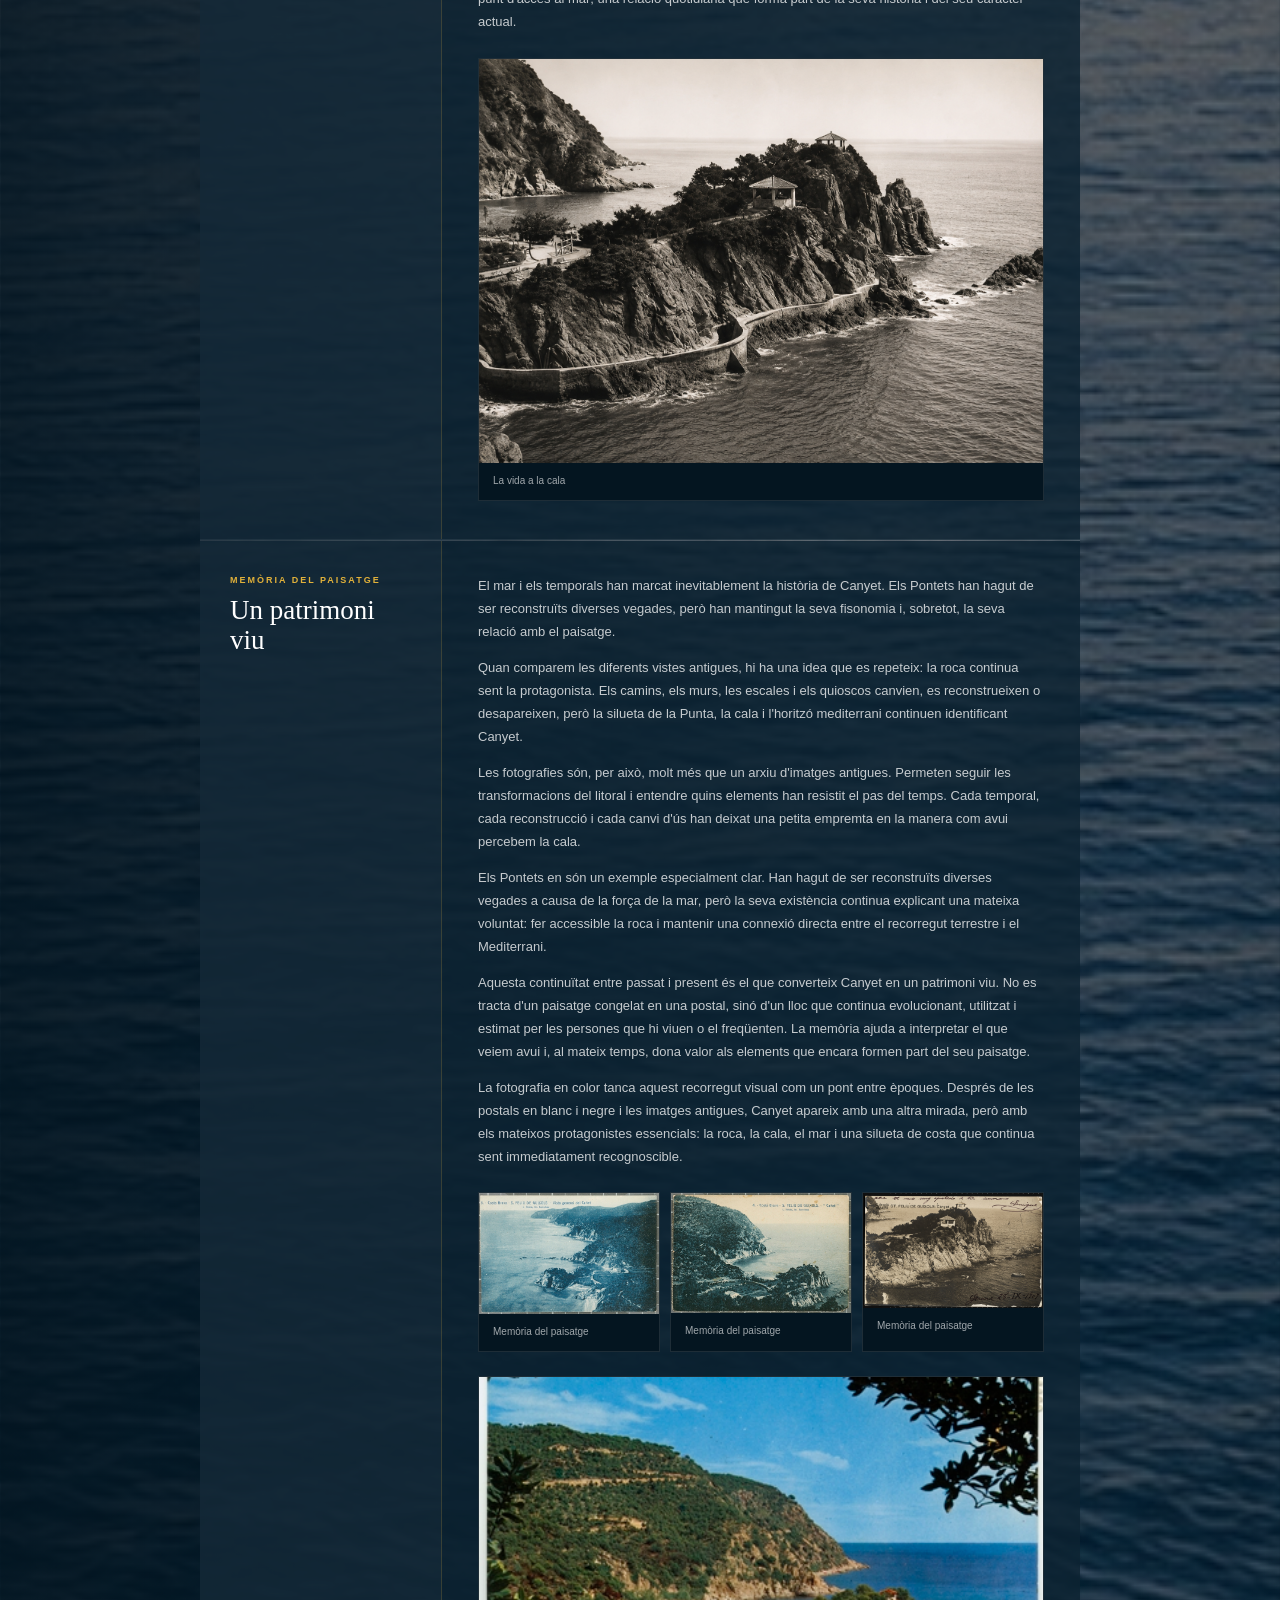
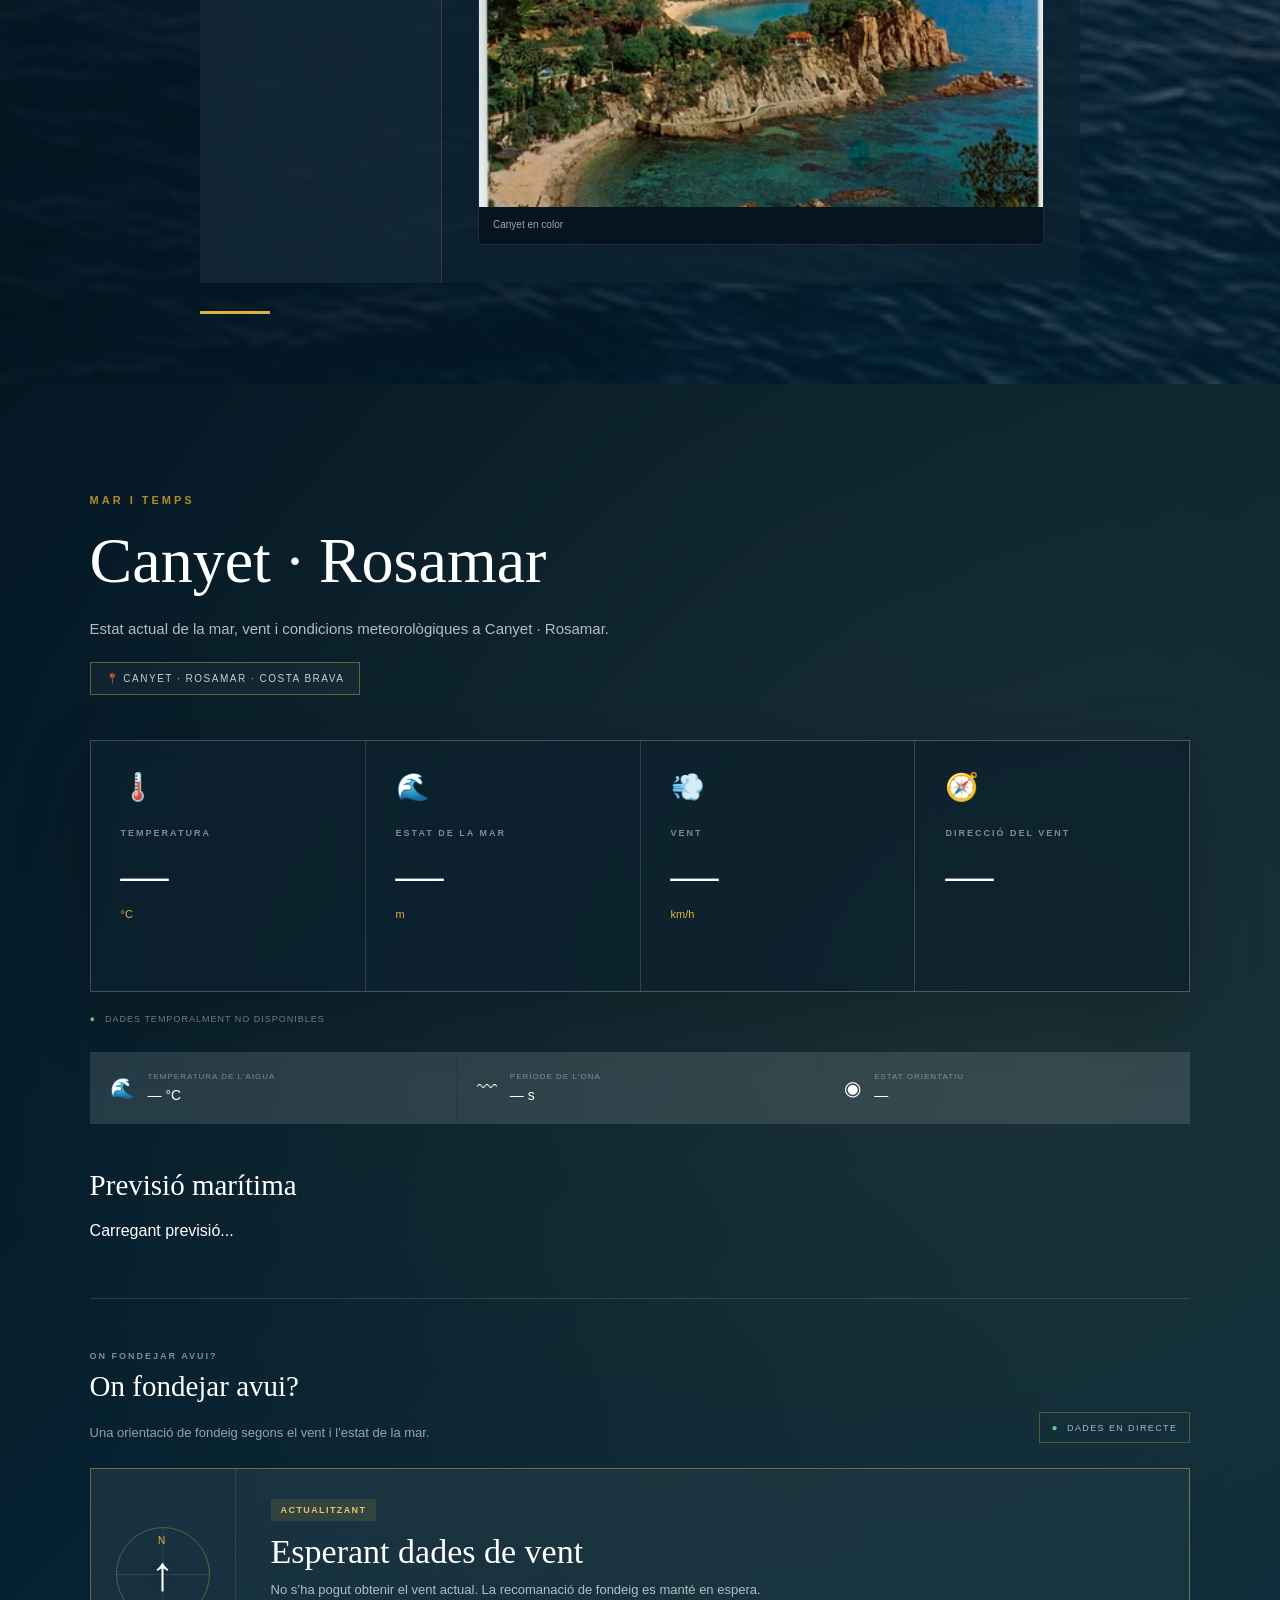
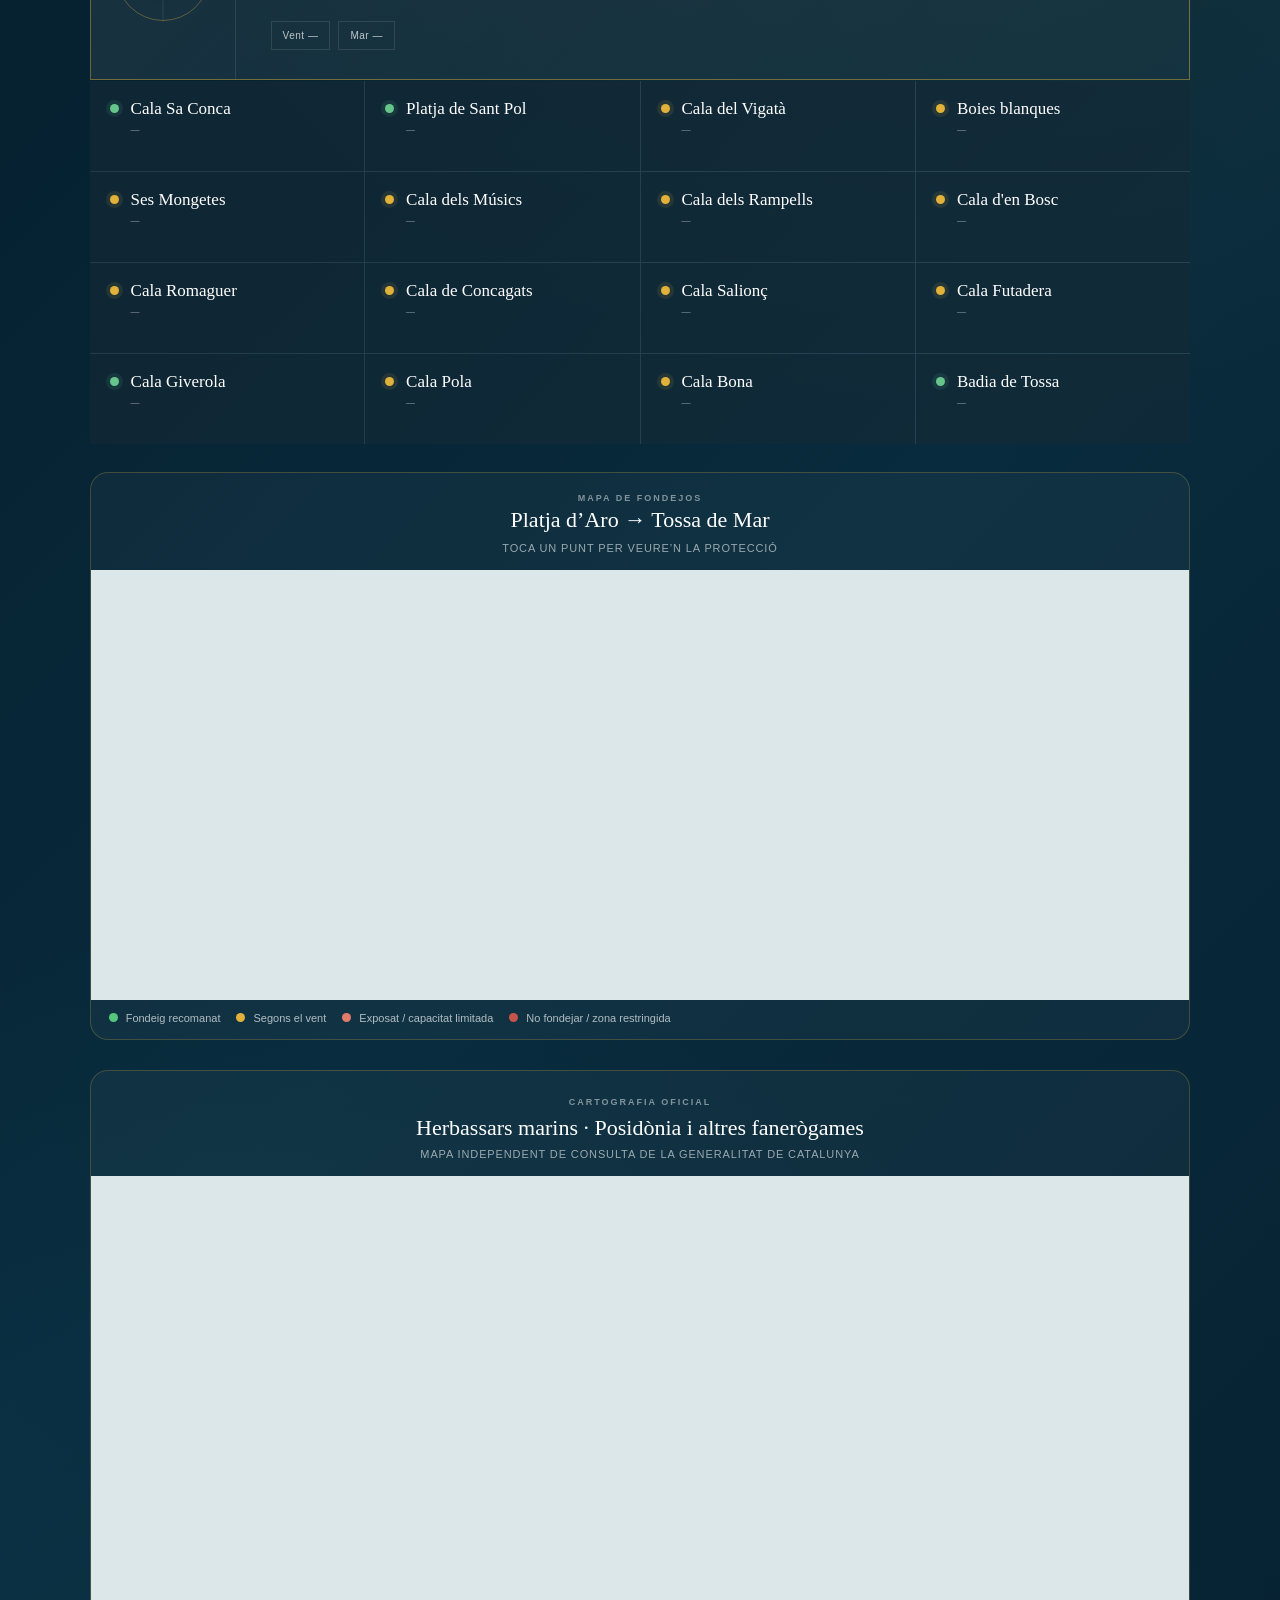
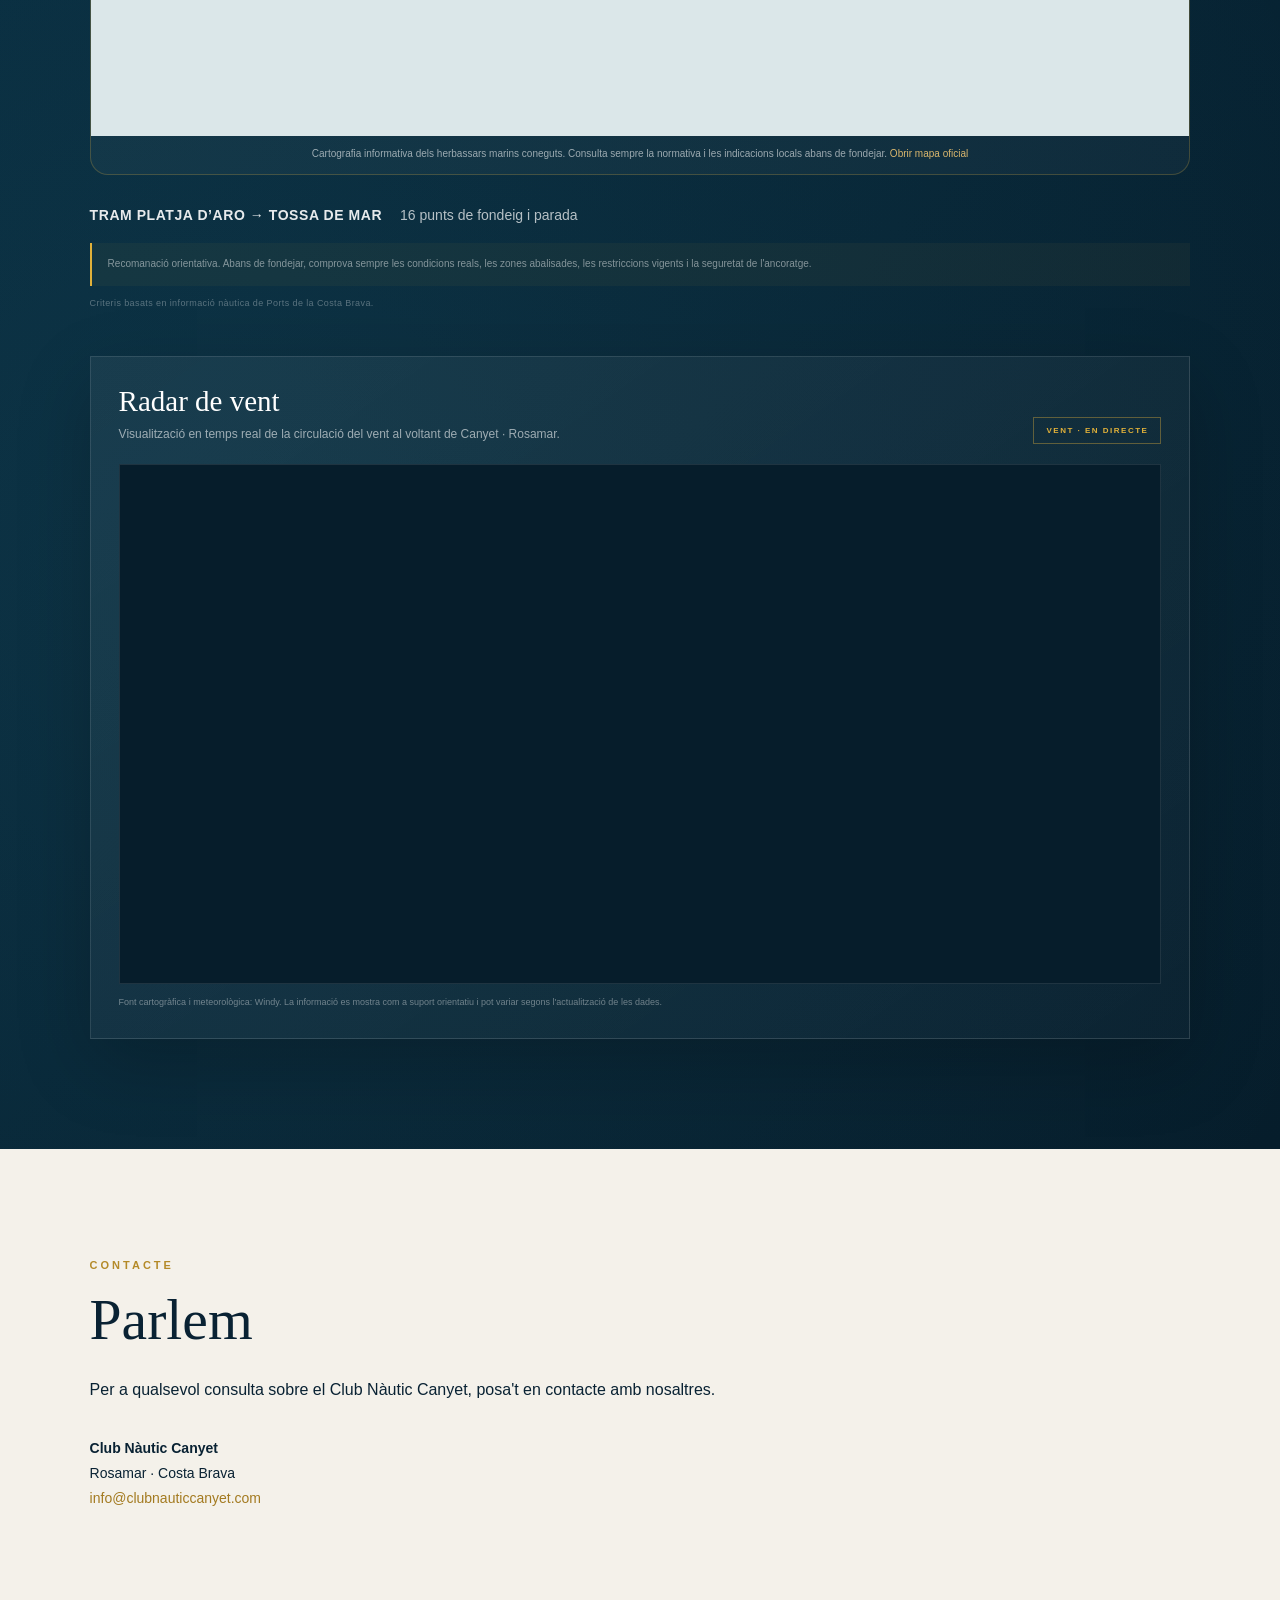
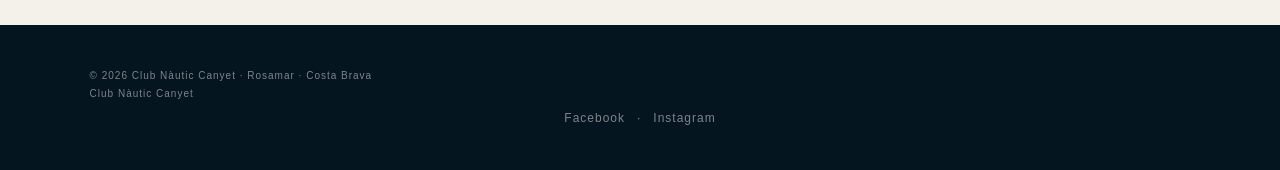
==== commit dc13a2d4: "Add files via upload" ====
--- a/index.html
+++ b/index.html
@@ -3599,7 +3599,7 @@
 
     <div class="club-facts">
         <div class="club-fact"><strong>1994</strong><span data-i18n="club_year_label">Any de constitució</span></div>
-        <div class="club-fact"><strong>38</strong><span data-i18n="club_members_label">Socis/es actuals</span></div>
+        
         <div class="club-fact"><strong data-i18n="club_nonprofit">SENSE ÀNIM DE LUCRE</strong><span data-i18n="club_nonprofit_sub">DE LUCRE</span></div>
     </div>
 
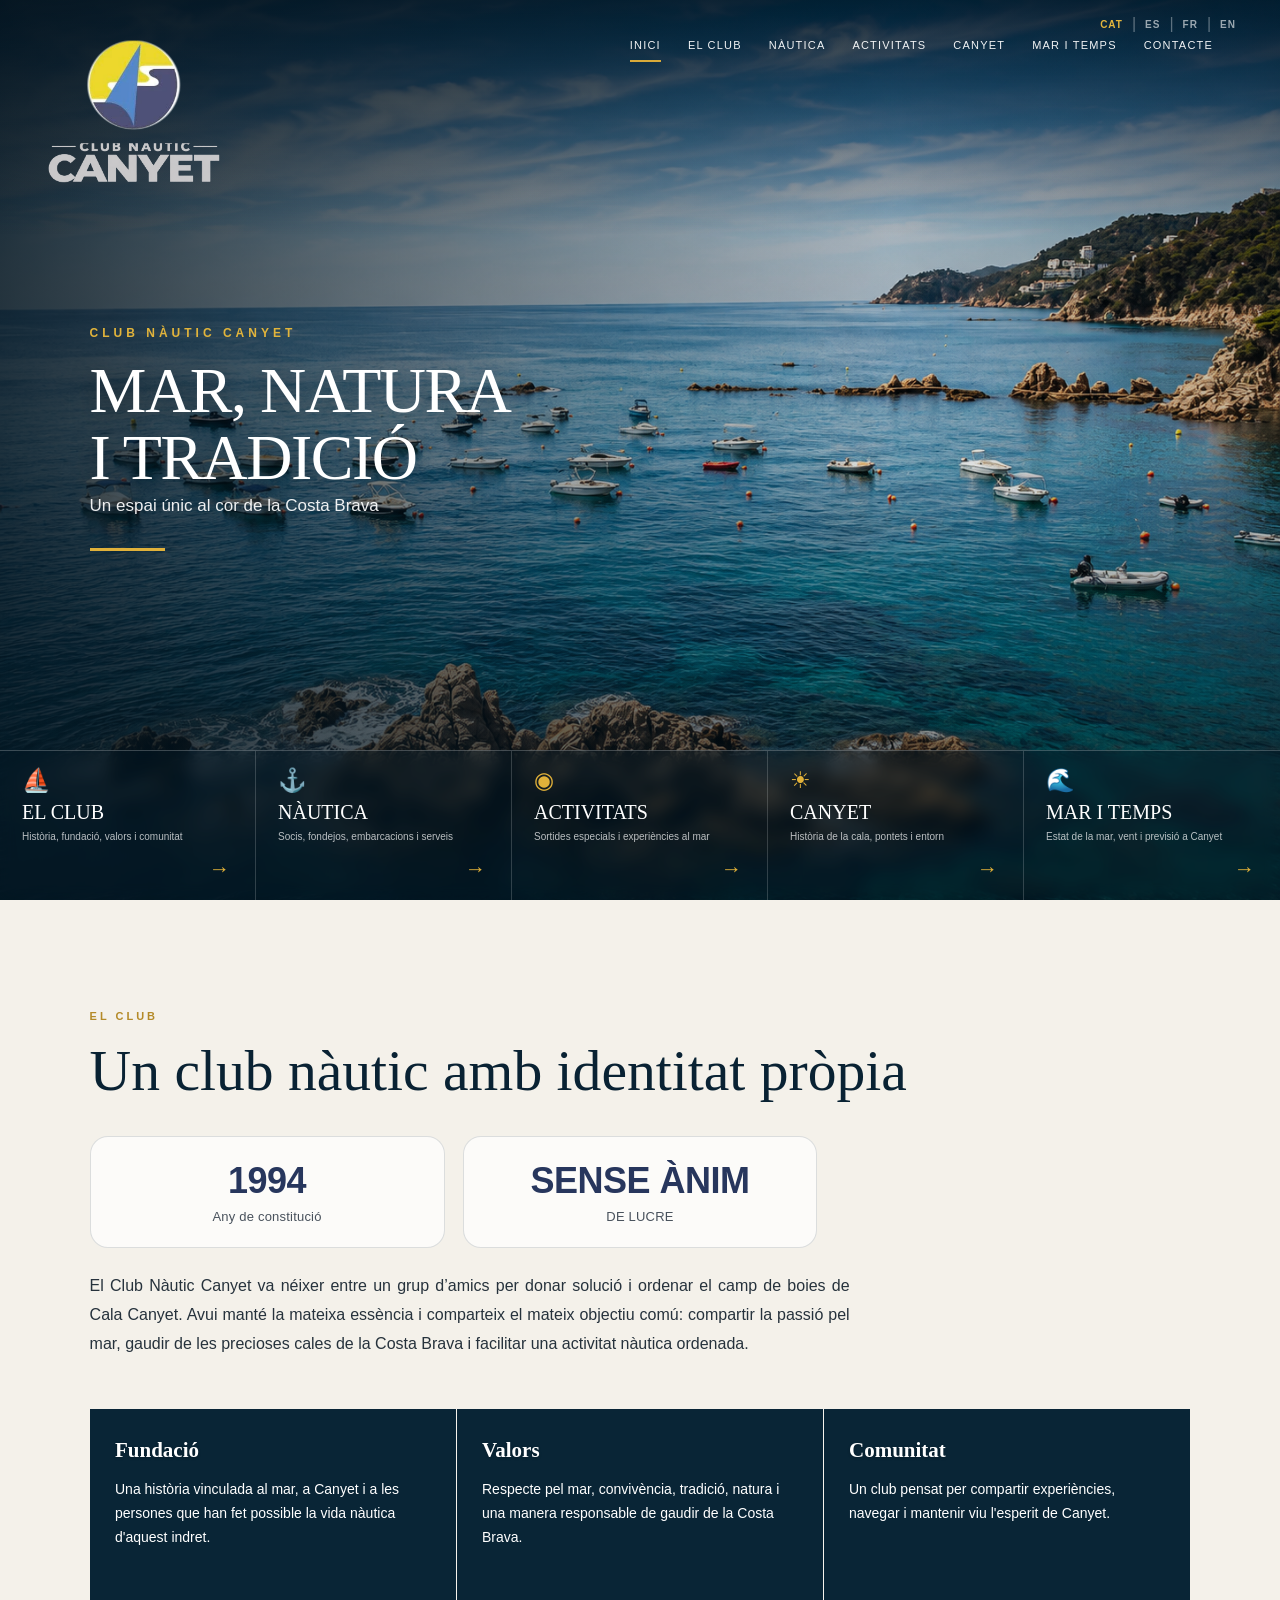
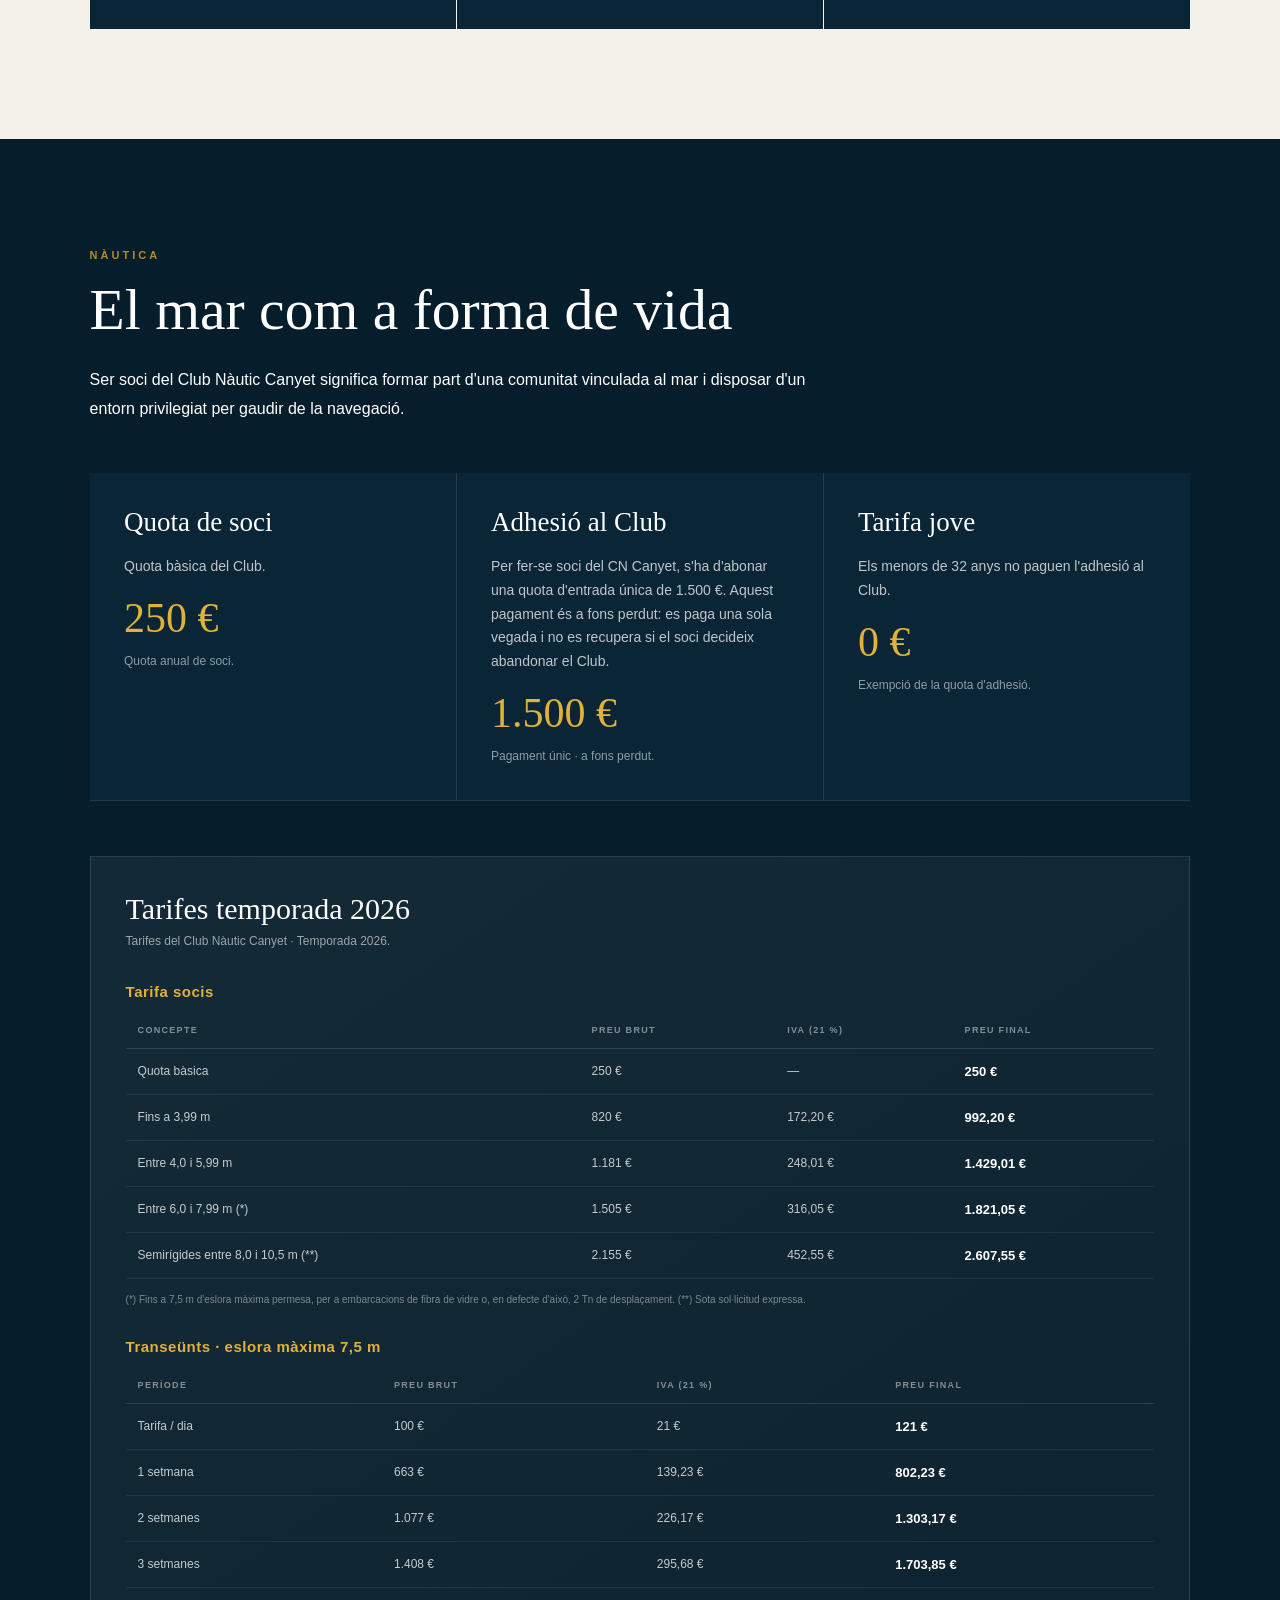
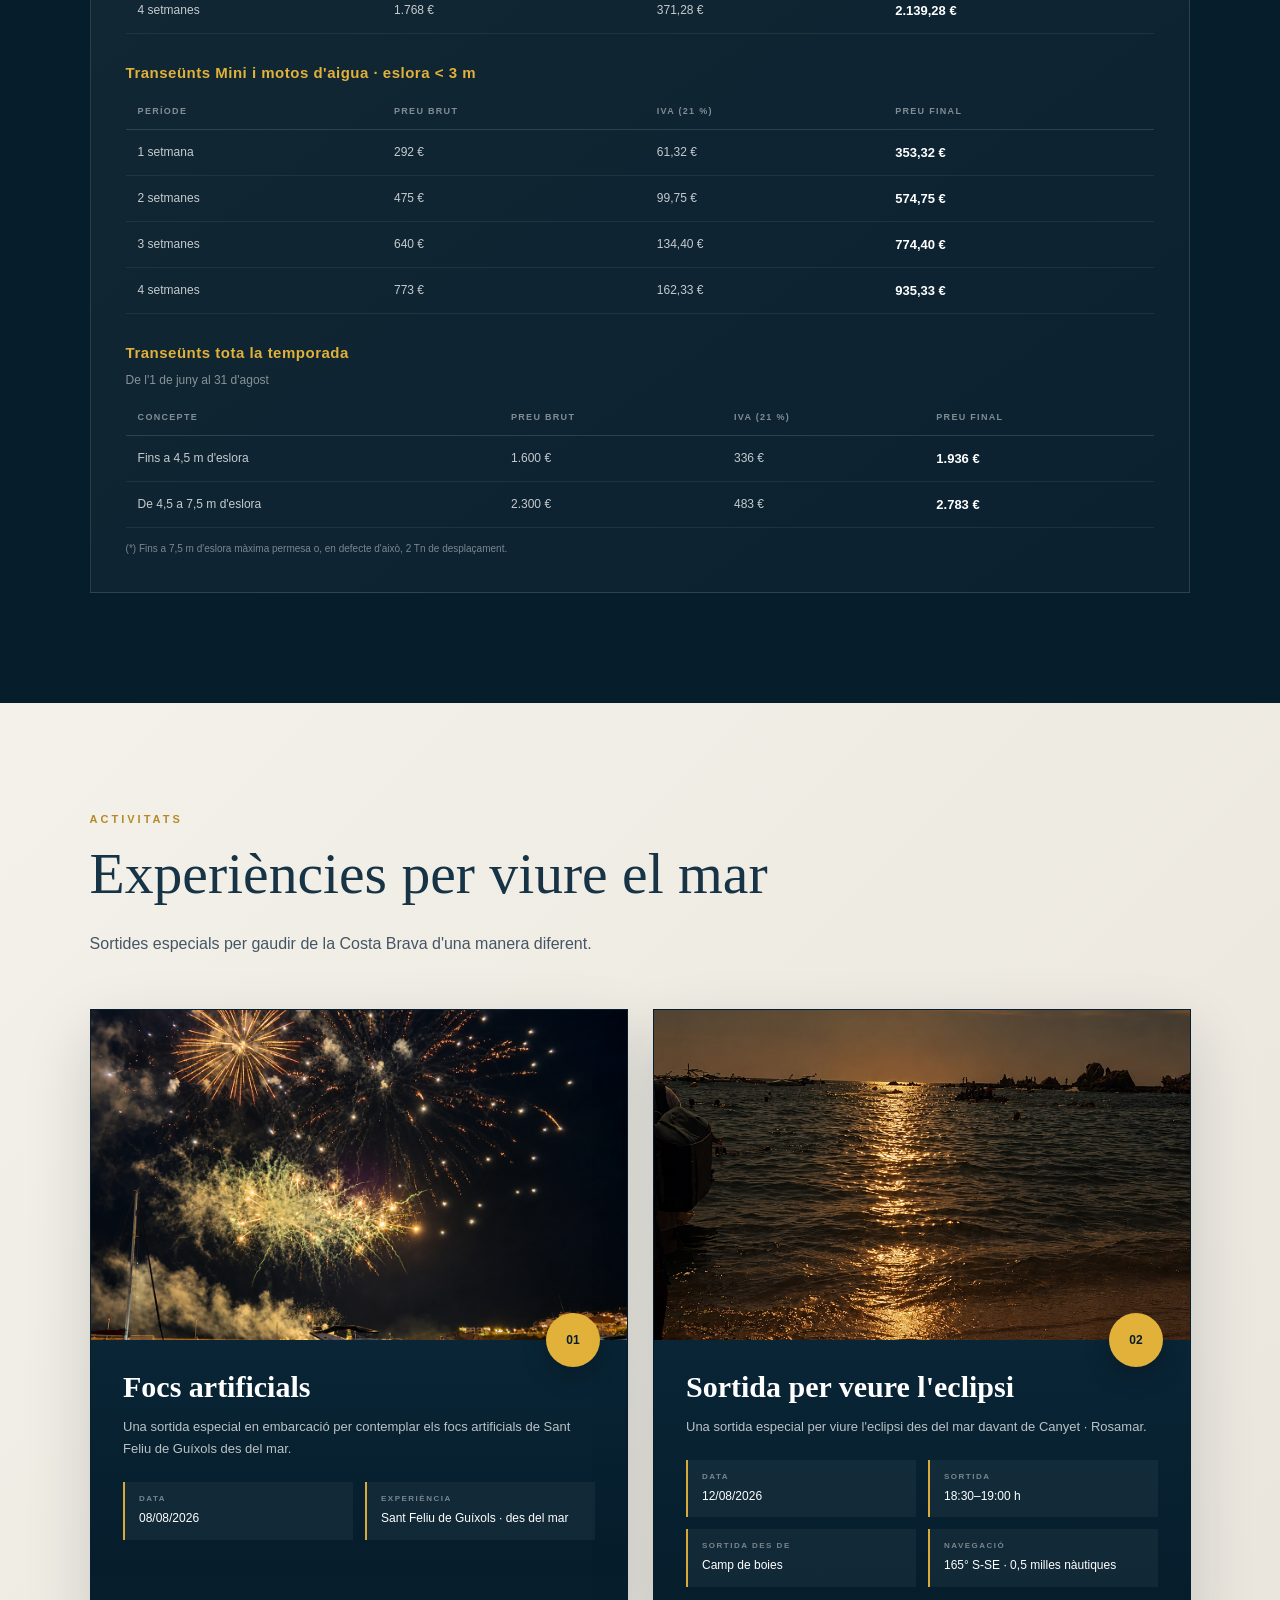
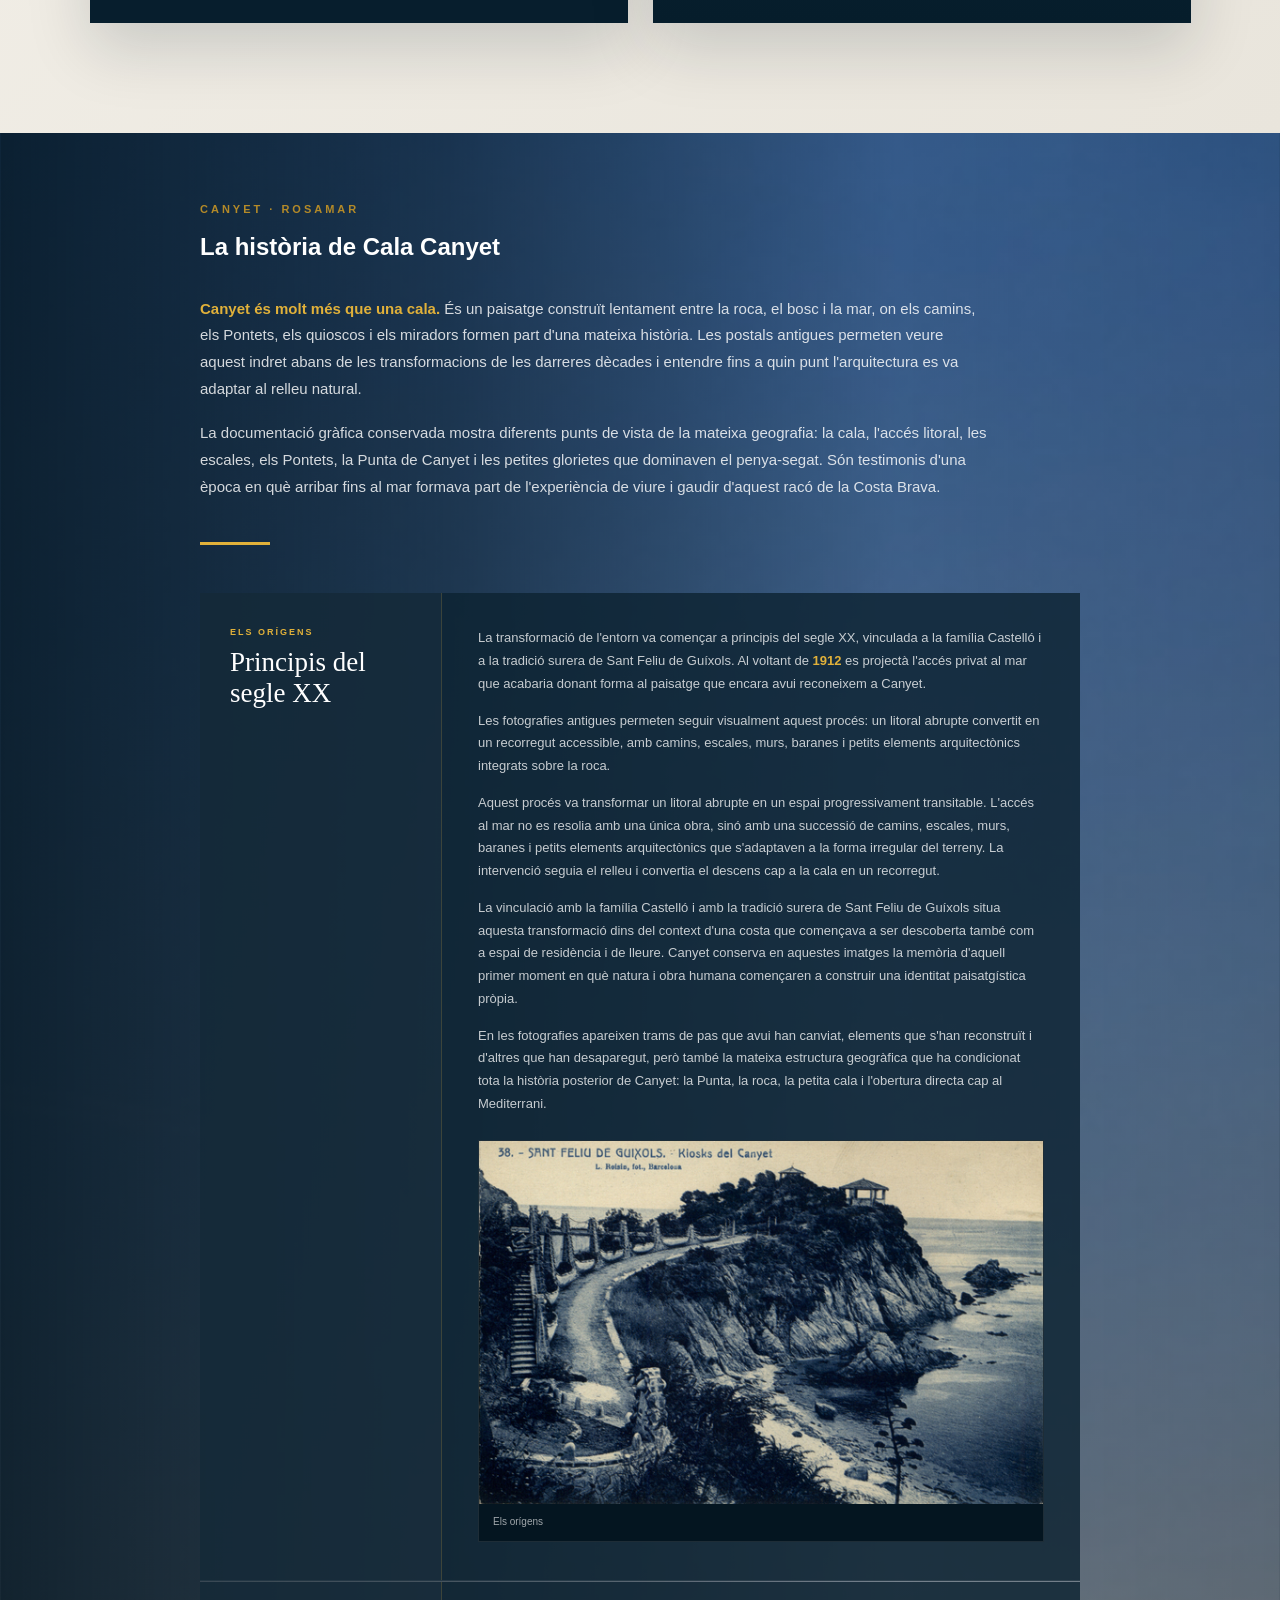
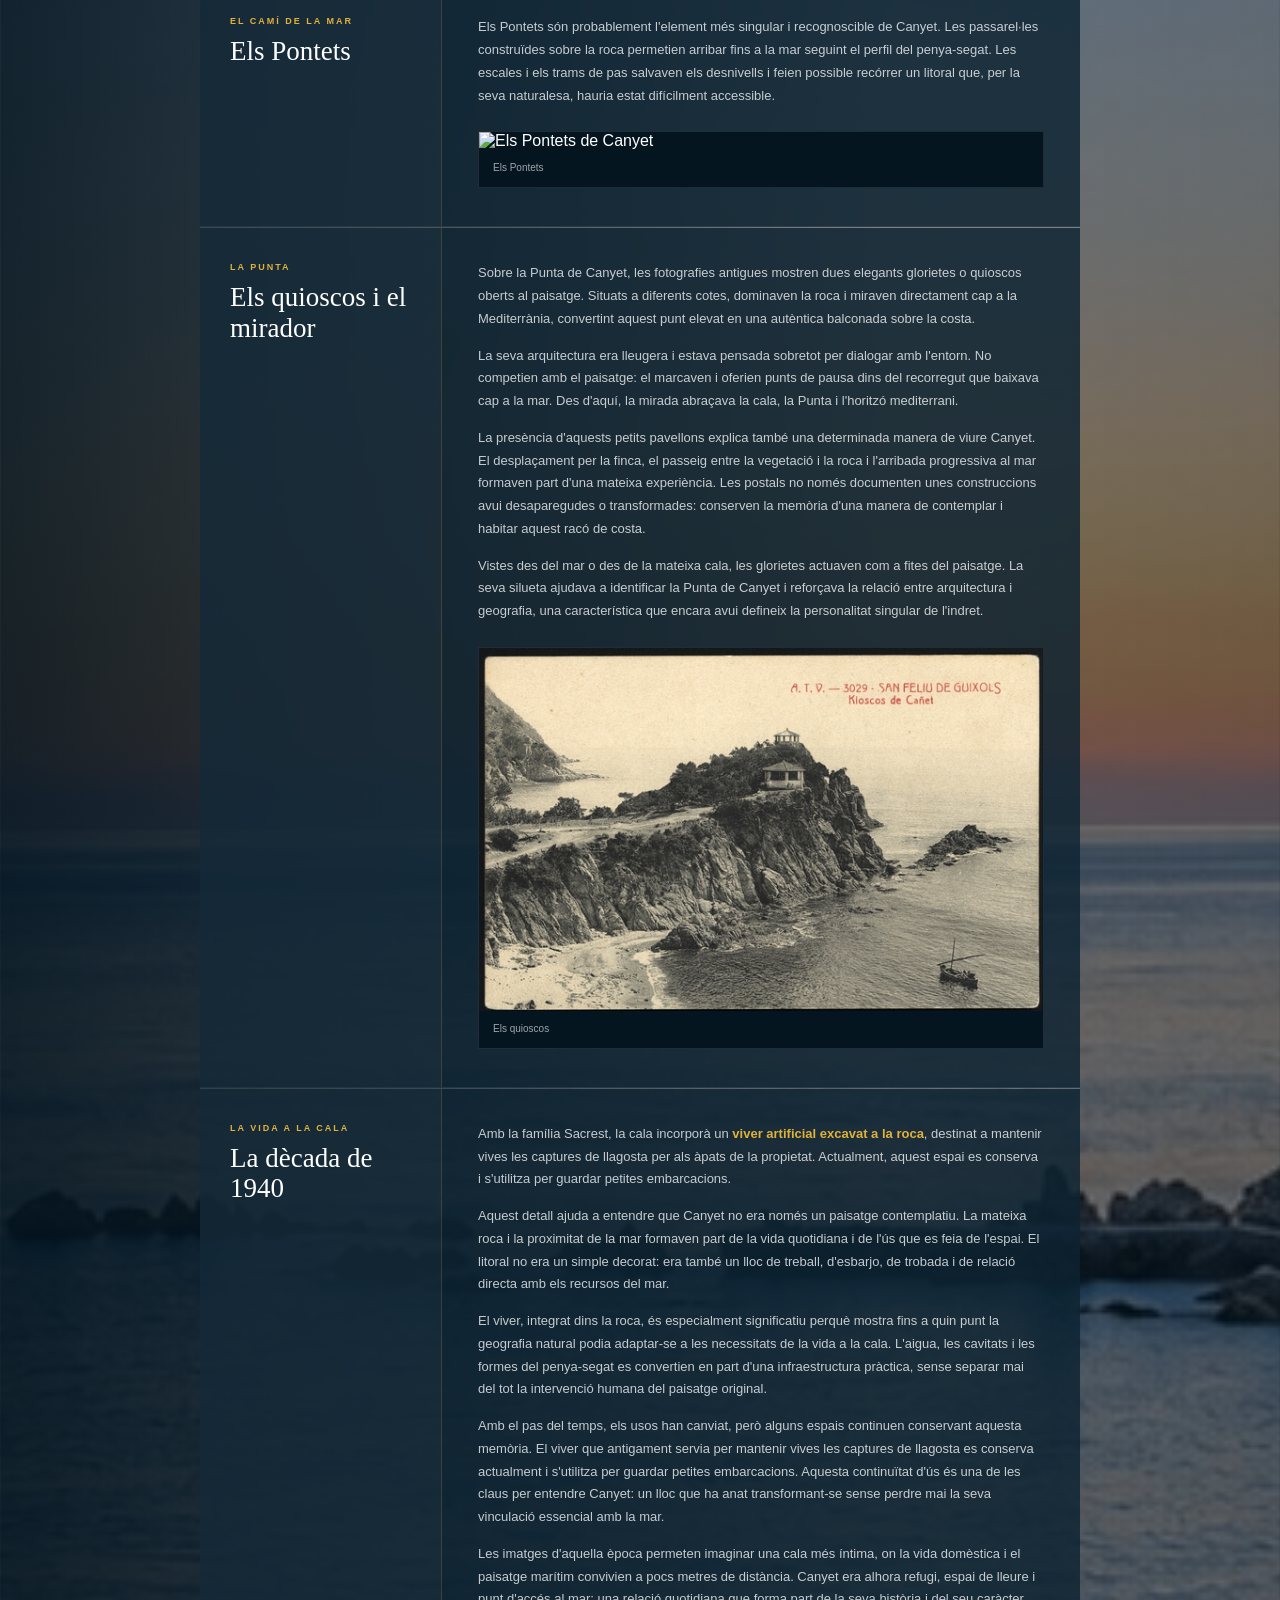
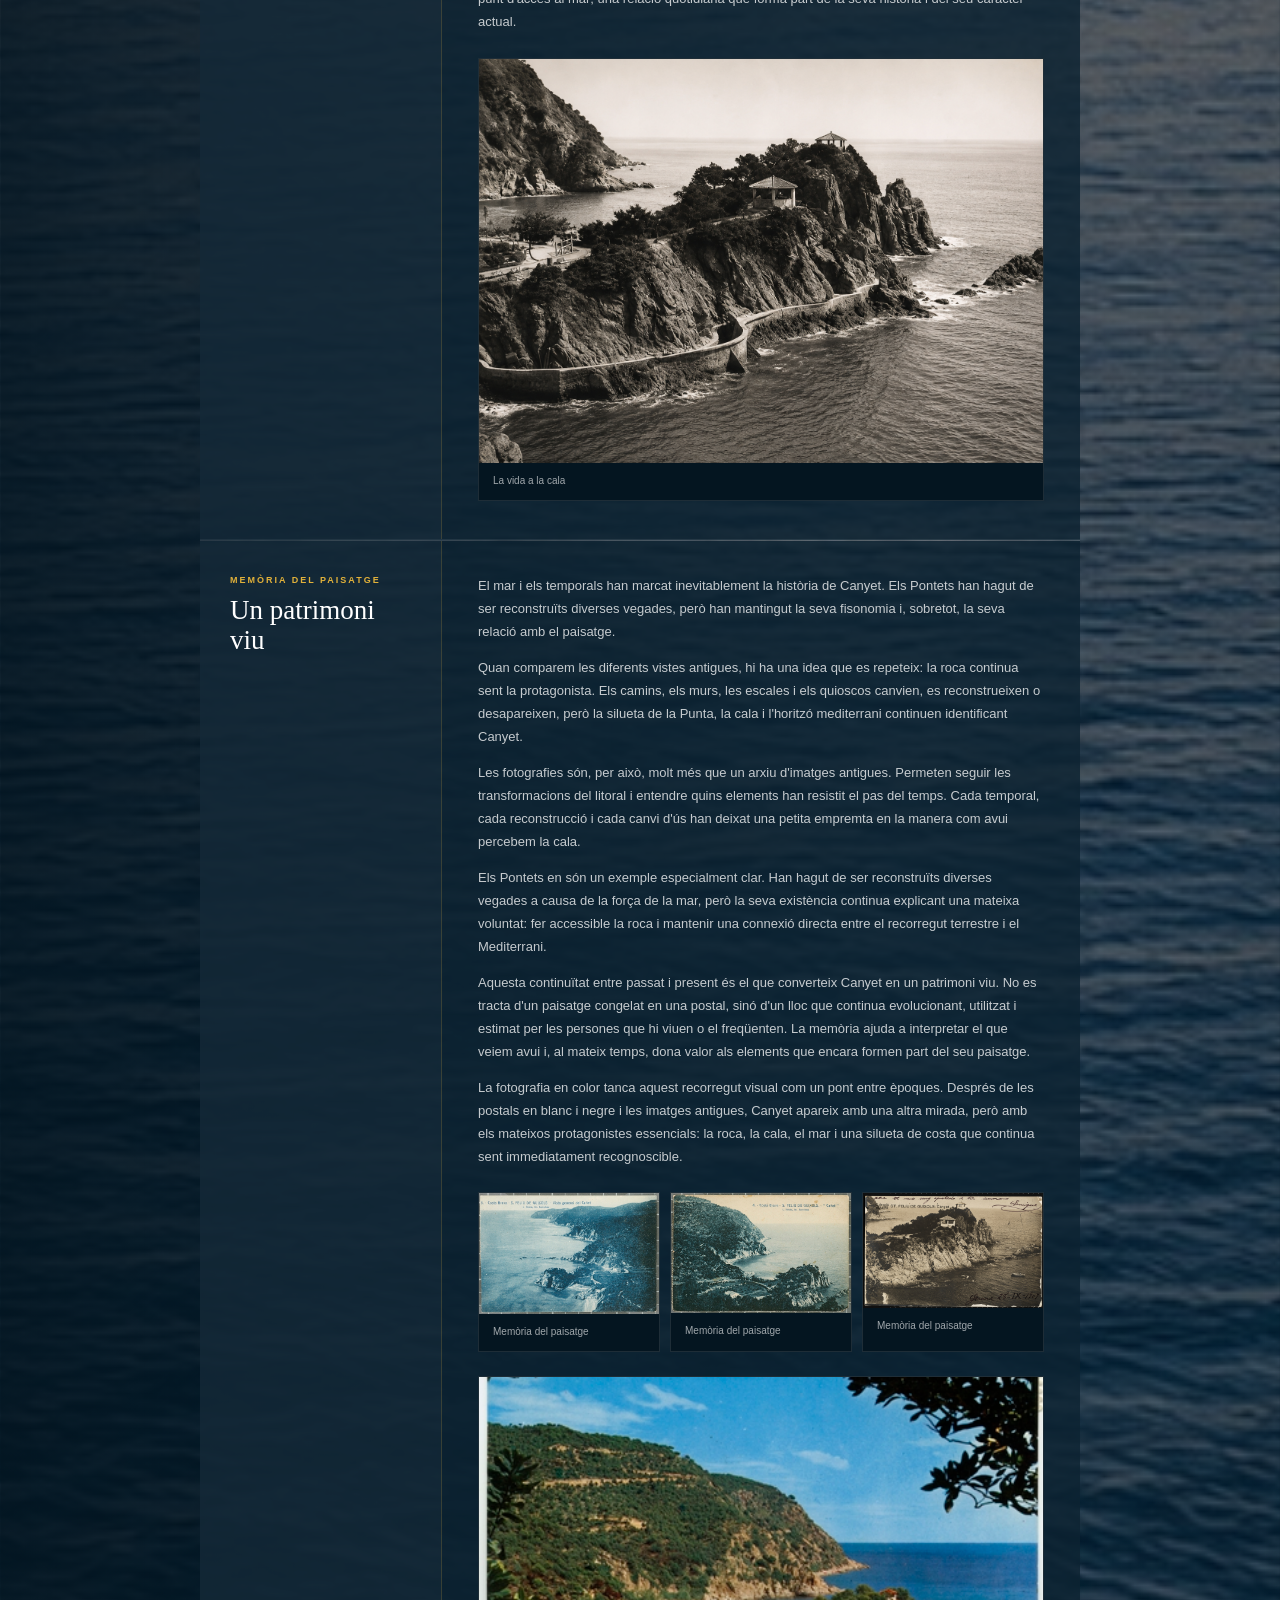
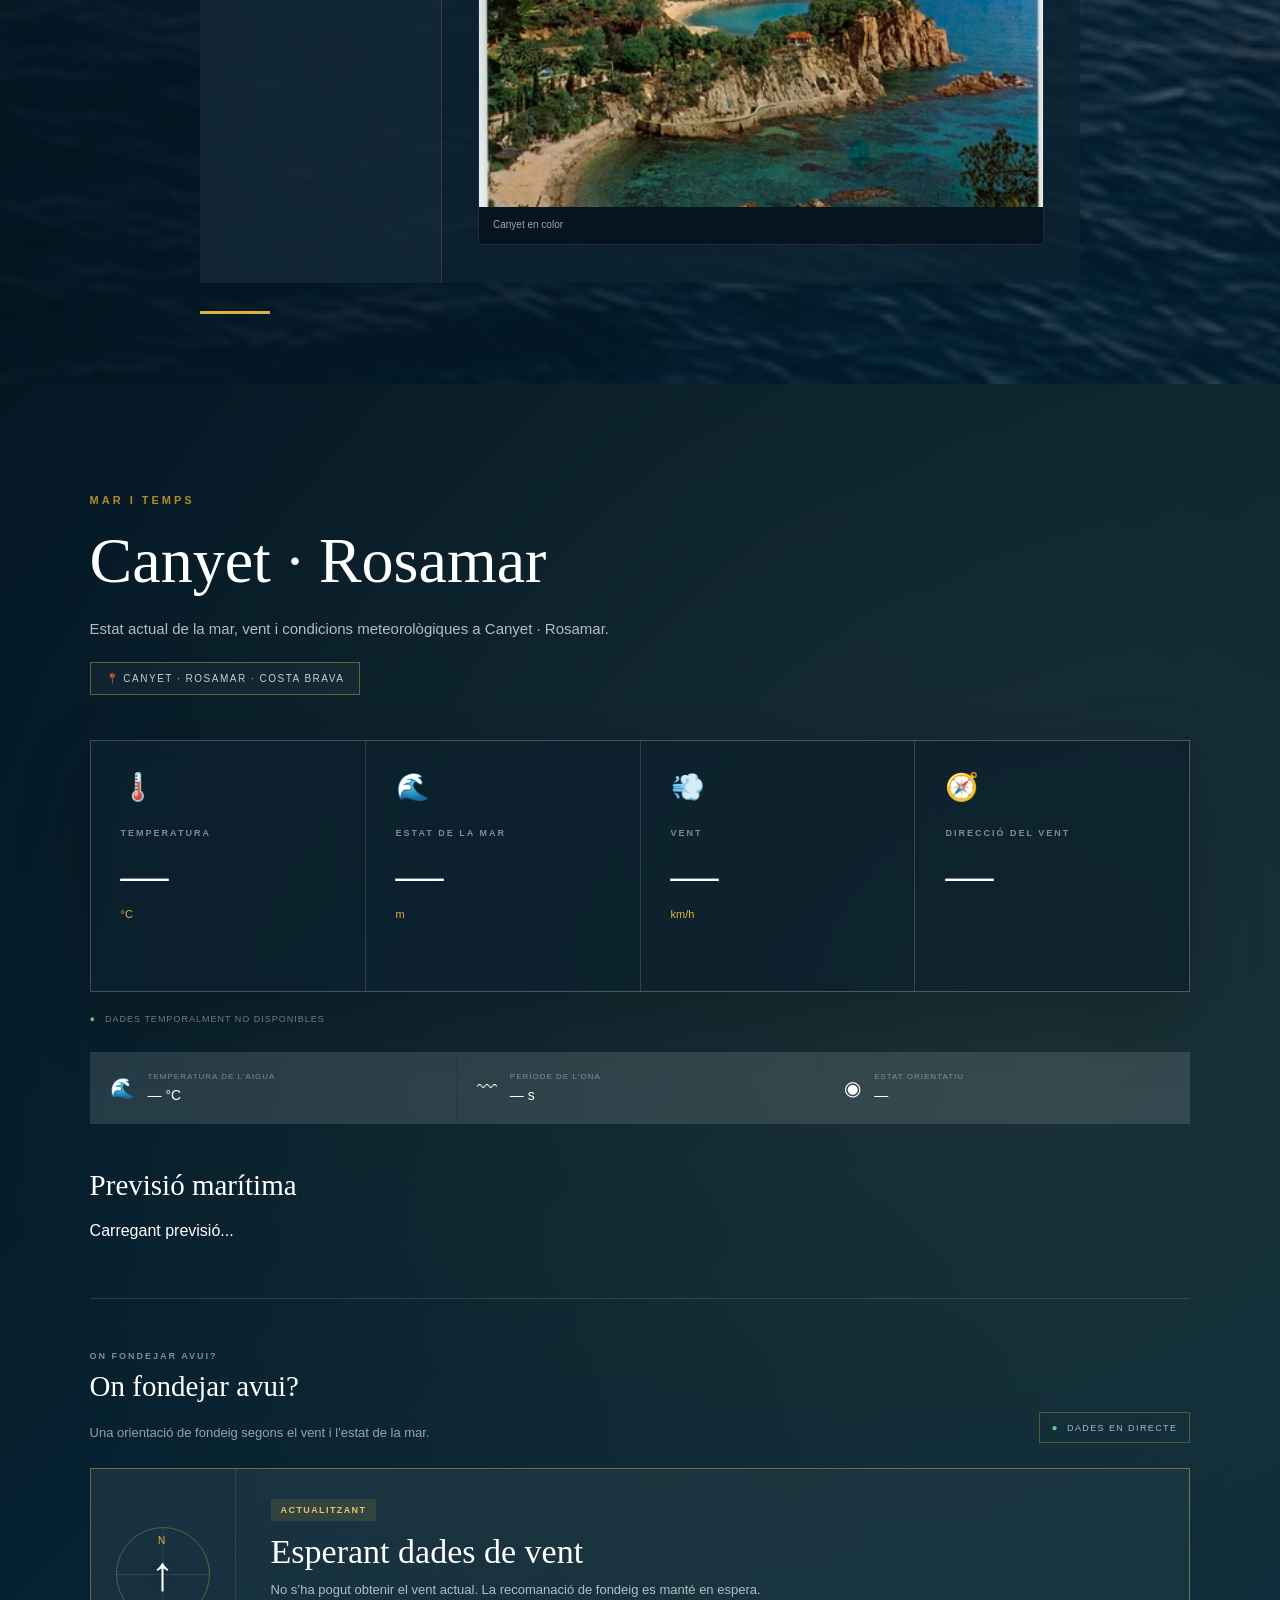
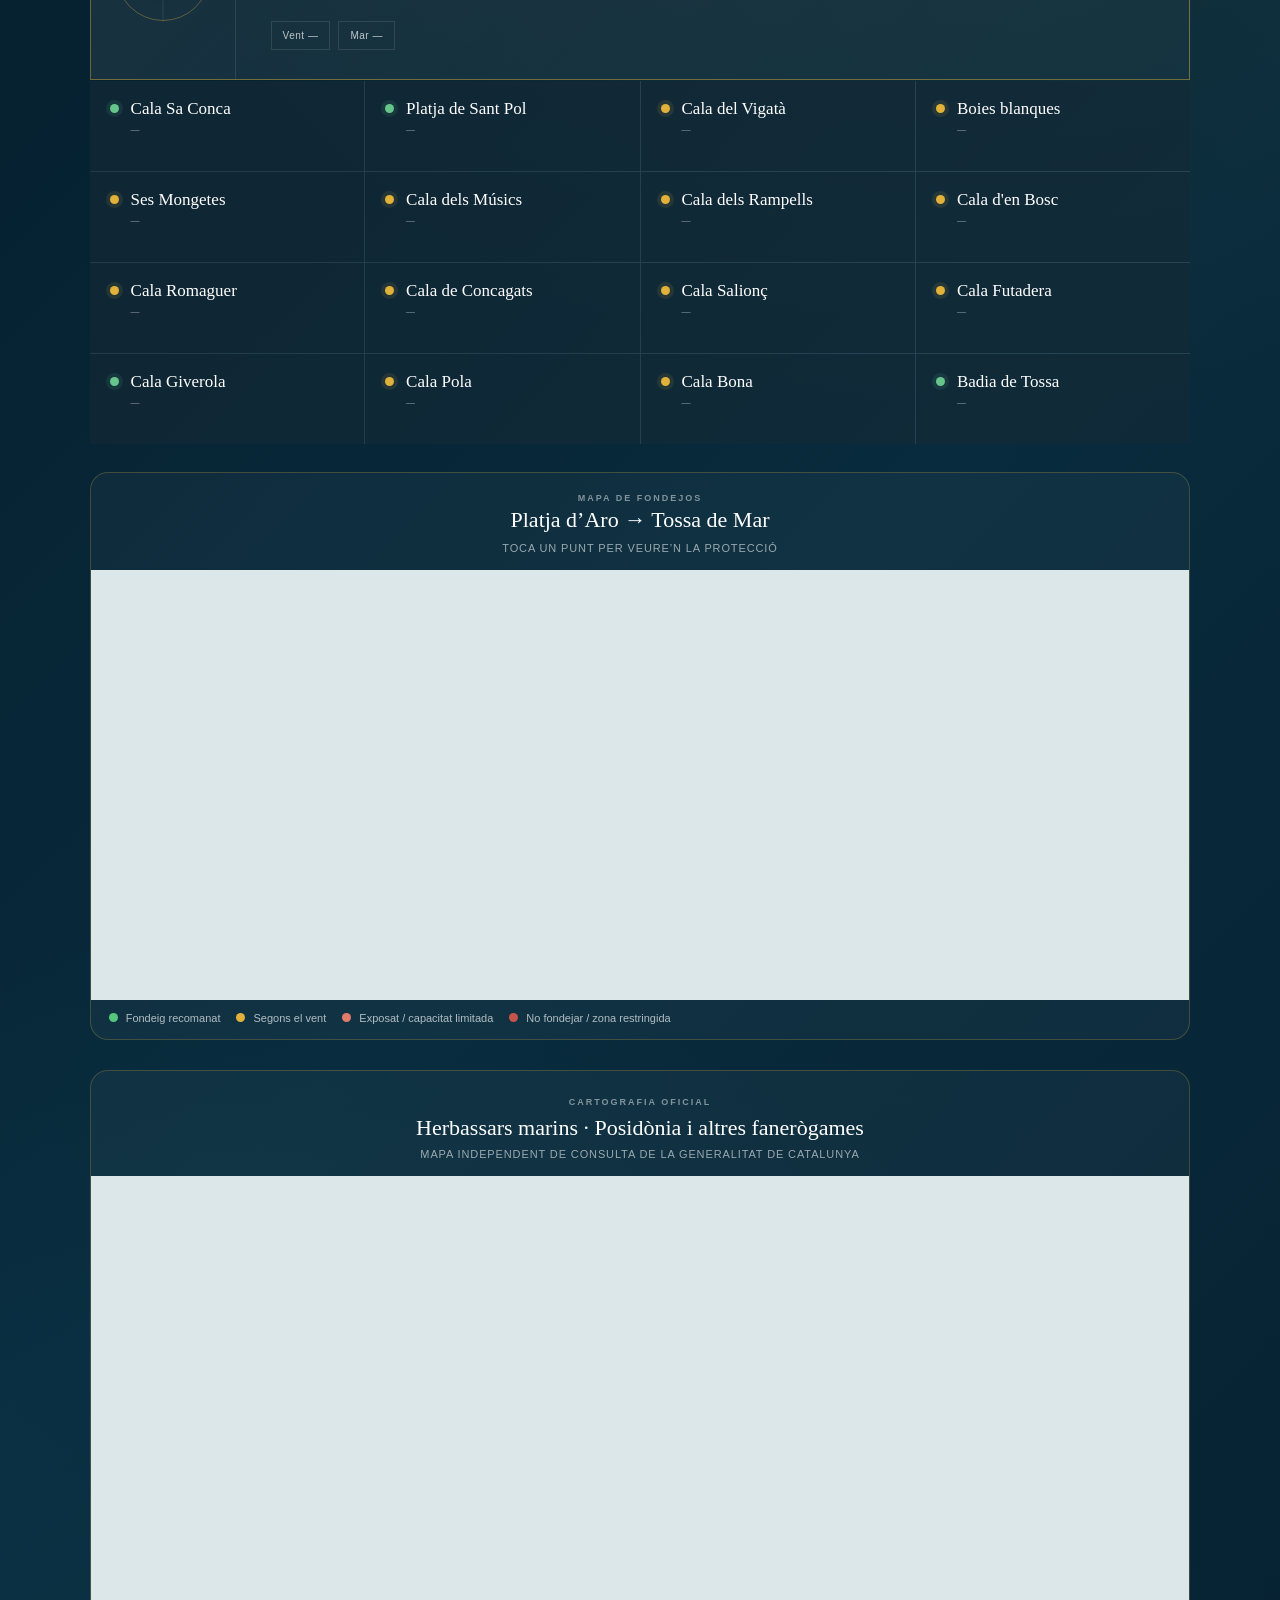
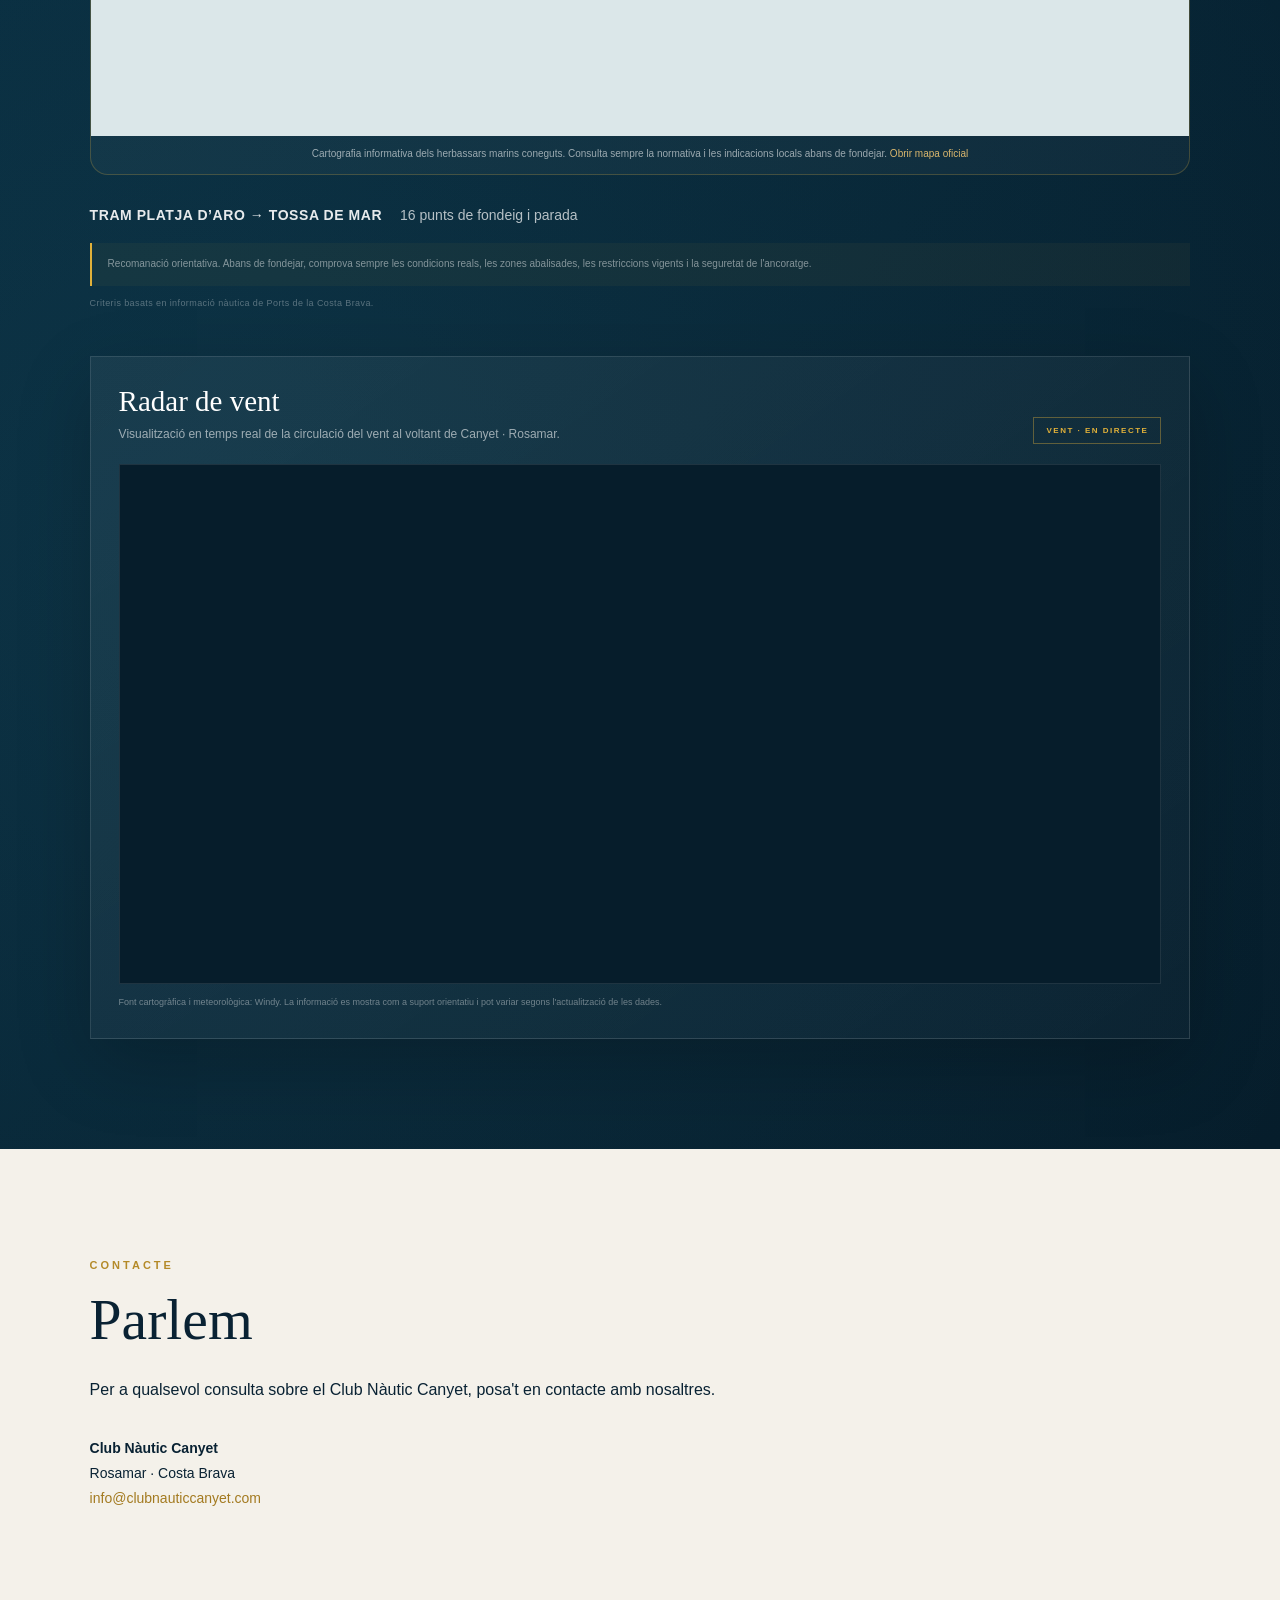
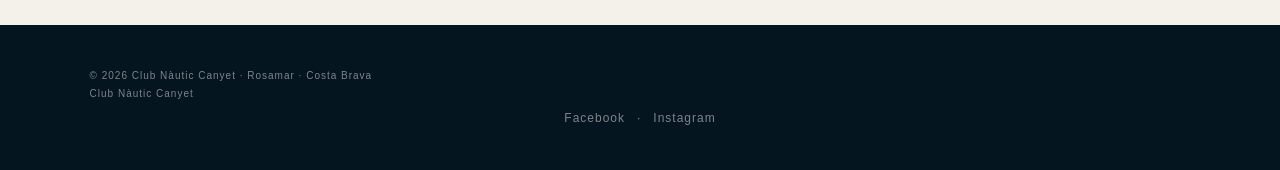
==== commit abdb365a: "Add files via upload" ====
--- a/index.html
+++ b/index.html
@@ -3341,7 +3341,11 @@
 .club-fact span{display:block;margin-top:8px;color:#48515c;font-size:13px;letter-spacing:.2px}
 .club-main-copy{font-size:clamp(16px,1.35vw,19px);line-height:1.75;text-align:justify;margin:12px 0 30px;color:#26323c}
 .club-cards .card{padding:28px 25px}
-.club-cards .card h3{display:block!important;visibility:visible!important;opacity:1!important;font-size:21px!important;font-weight:700!important;color:#172c3b!important;margin:0 0 14px!important;line-height:1.3}
+#club .club-cards .card h3{display:block!important;visibility:visible!important;opacity:1!important;font-size:21px!important;font-weight:700!important;color:#ffffff!important;-webkit-text-fill-color:#ffffff!important;margin:0 0 14px!important;line-height:1.3;text-shadow:0 1px 3px rgba(0,0,0,.22)!important}
+#club .club-cards .card p{color:#ffffff!important;-webkit-text-fill-color:#ffffff!important}
+/* Ajuste definitivo del logo: reservar altura suficiente y evitar cualquier recorte */
+@media(max-width:600px){header.header{height:auto!important;min-height:250px!important;padding-top:22px!important;padding-bottom:24px!important;overflow:visible!important}header.header .logo{display:block!important;width:175px!important;height:auto!important;max-height:none!important;overflow:visible!important;margin:0!important}header.header .logo img{display:block!important;width:100%!important;height:auto!important;max-height:none!important;object-fit:contain!important;object-position:top center!important}}
+@media(min-width:601px){header.header{height:auto!important;min-height:225px!important;overflow:visible!important}header.header .logo{width:185px!important;height:auto!important;overflow:visible!important}header.header .logo img{width:100%!important;height:auto!important;max-height:none!important;object-fit:contain!important}}
 @media(max-width:650px){.club-facts{grid-template-columns:1fr;gap:10px}.club-fact{min-height:90px}.club-main-copy{text-align:left}}
 
 .footer-social{display:flex;gap:12px;align-items:center;justify-content:center;margin-top:12px;font-size:12px;letter-spacing:1px}.footer-social a:hover{color:#e4b63d}
